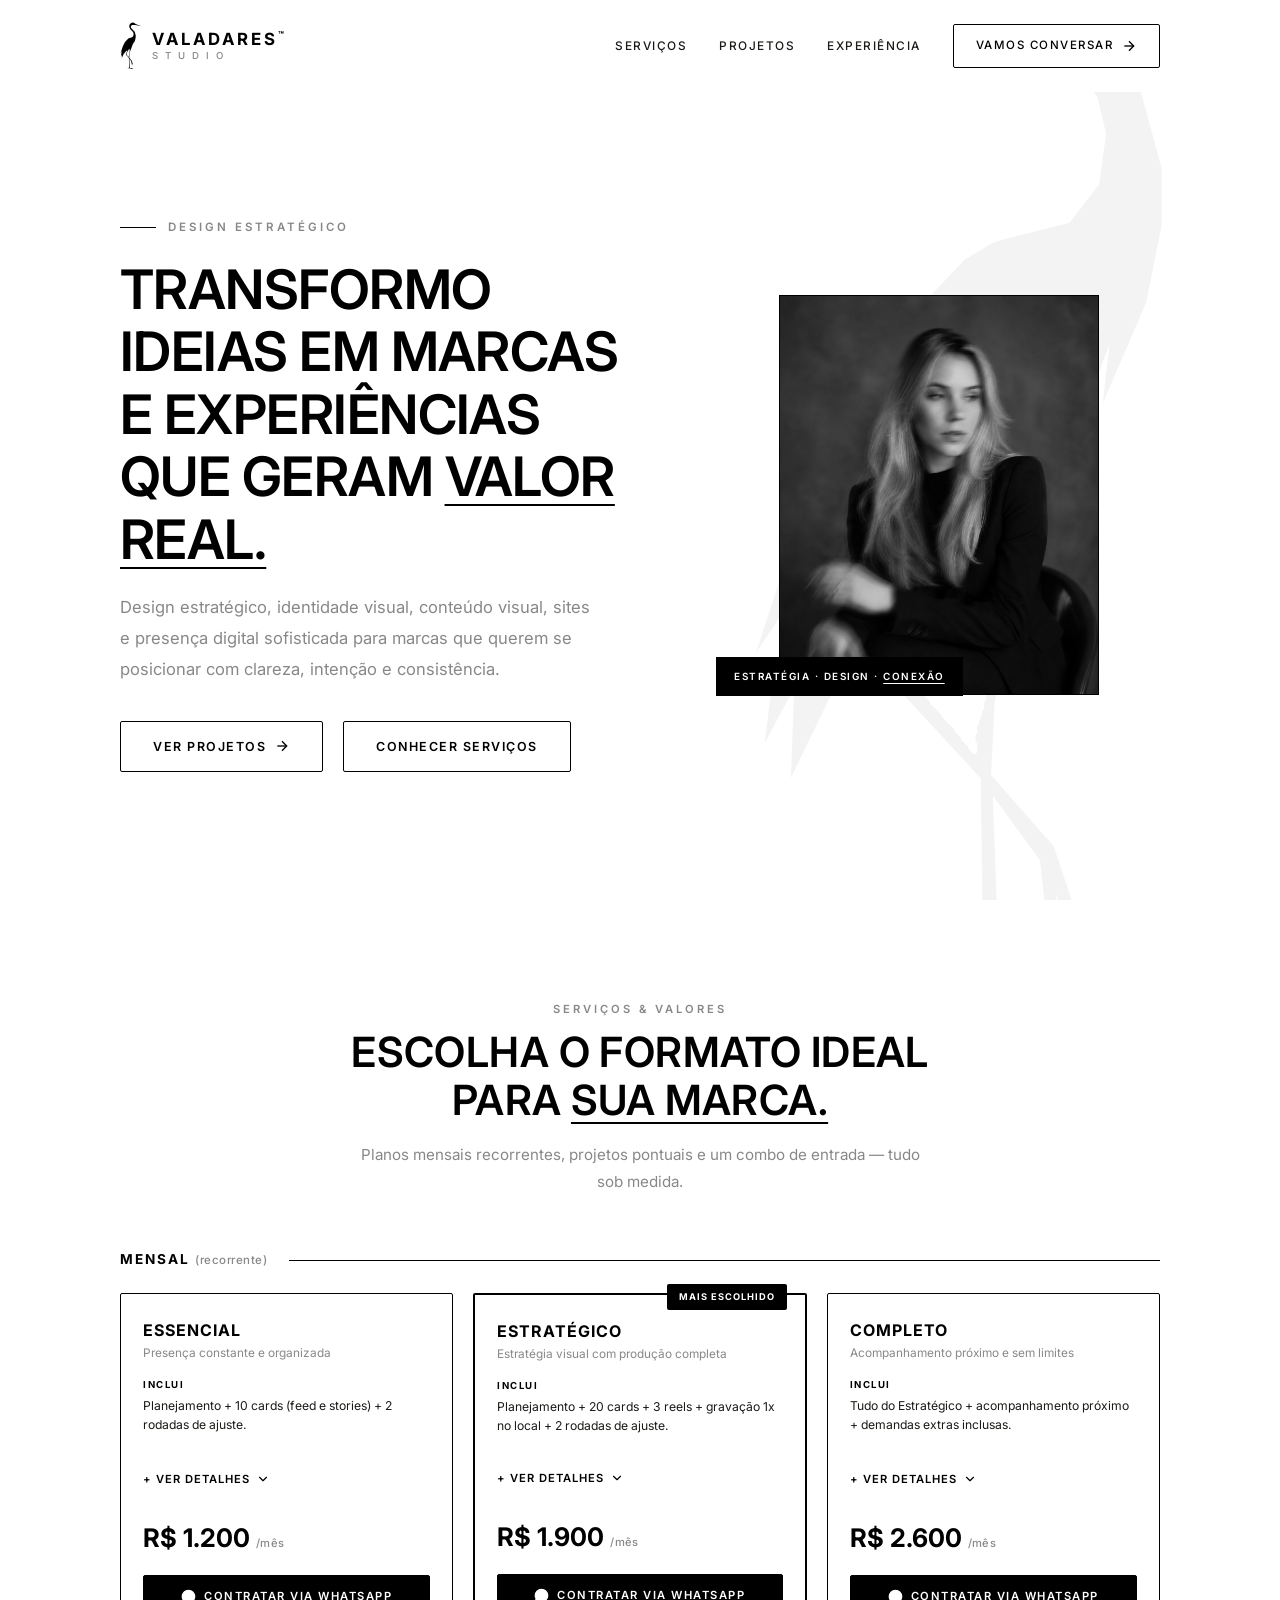
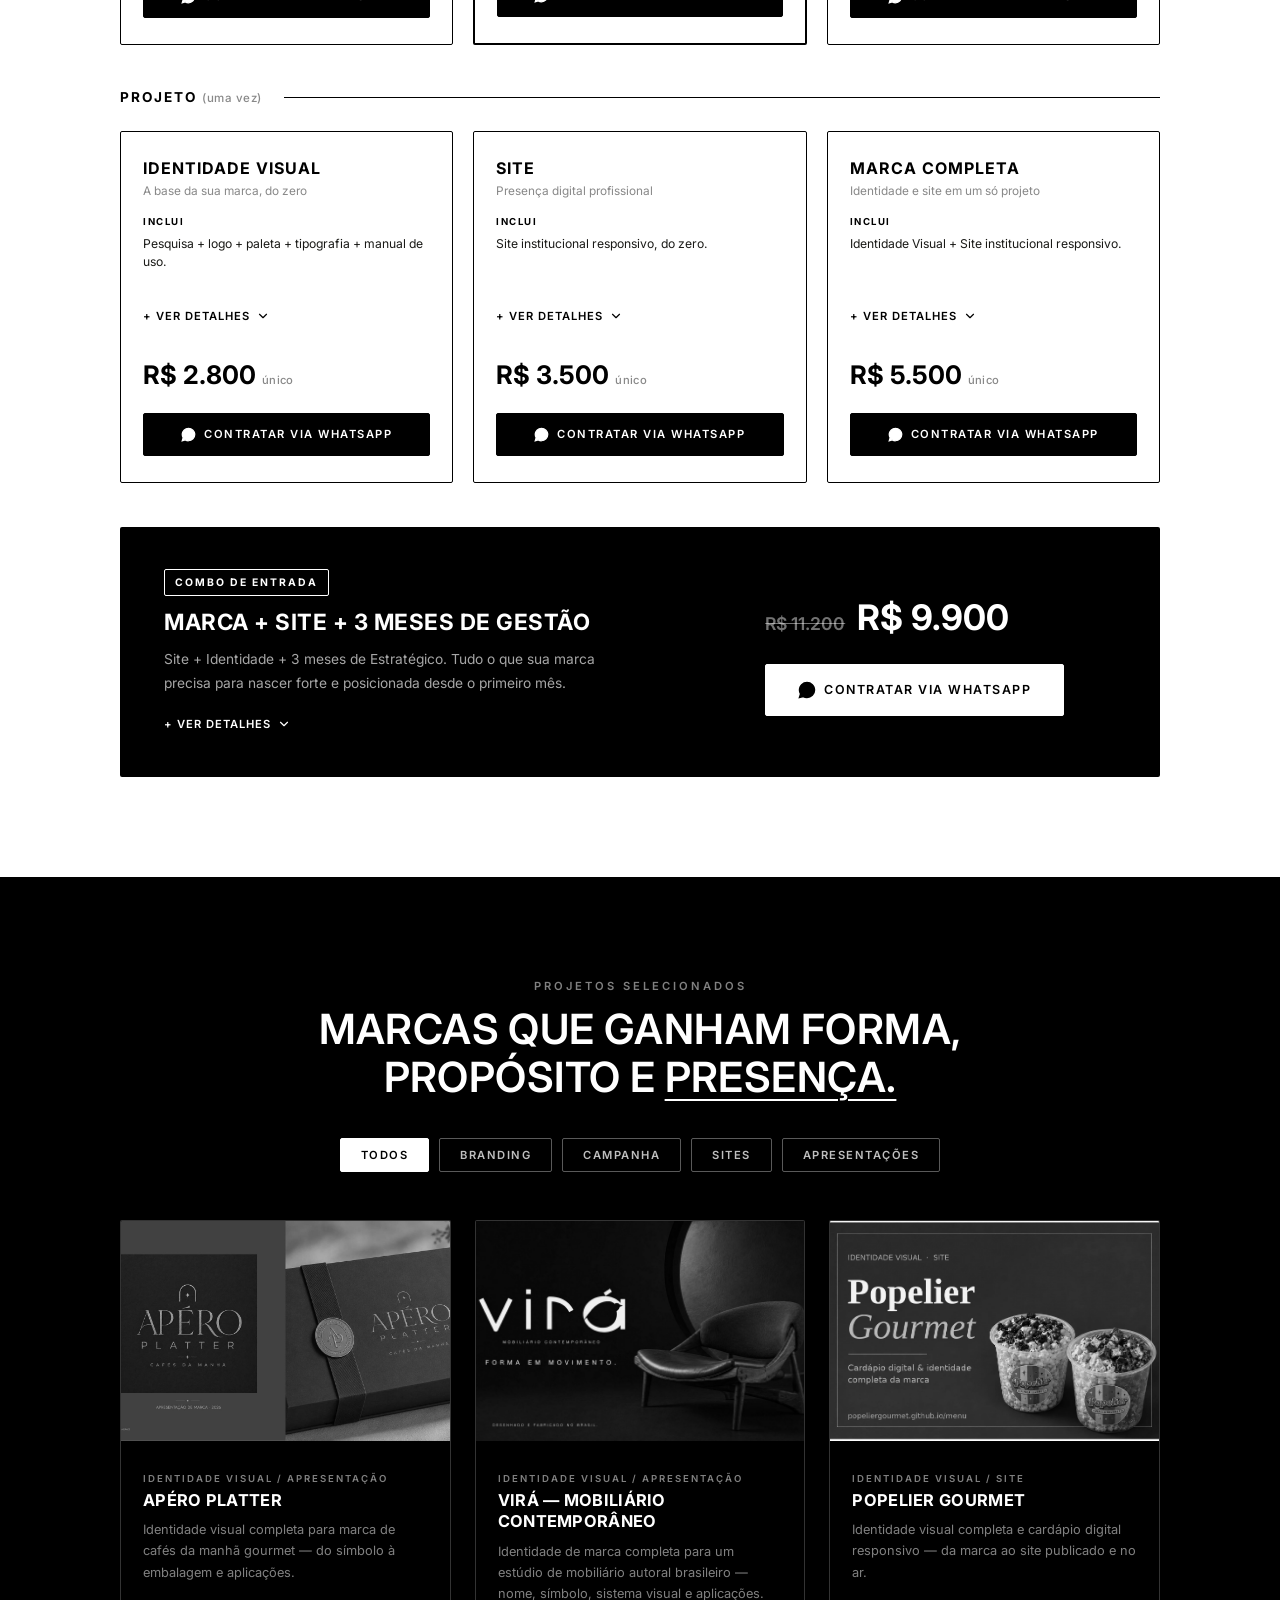
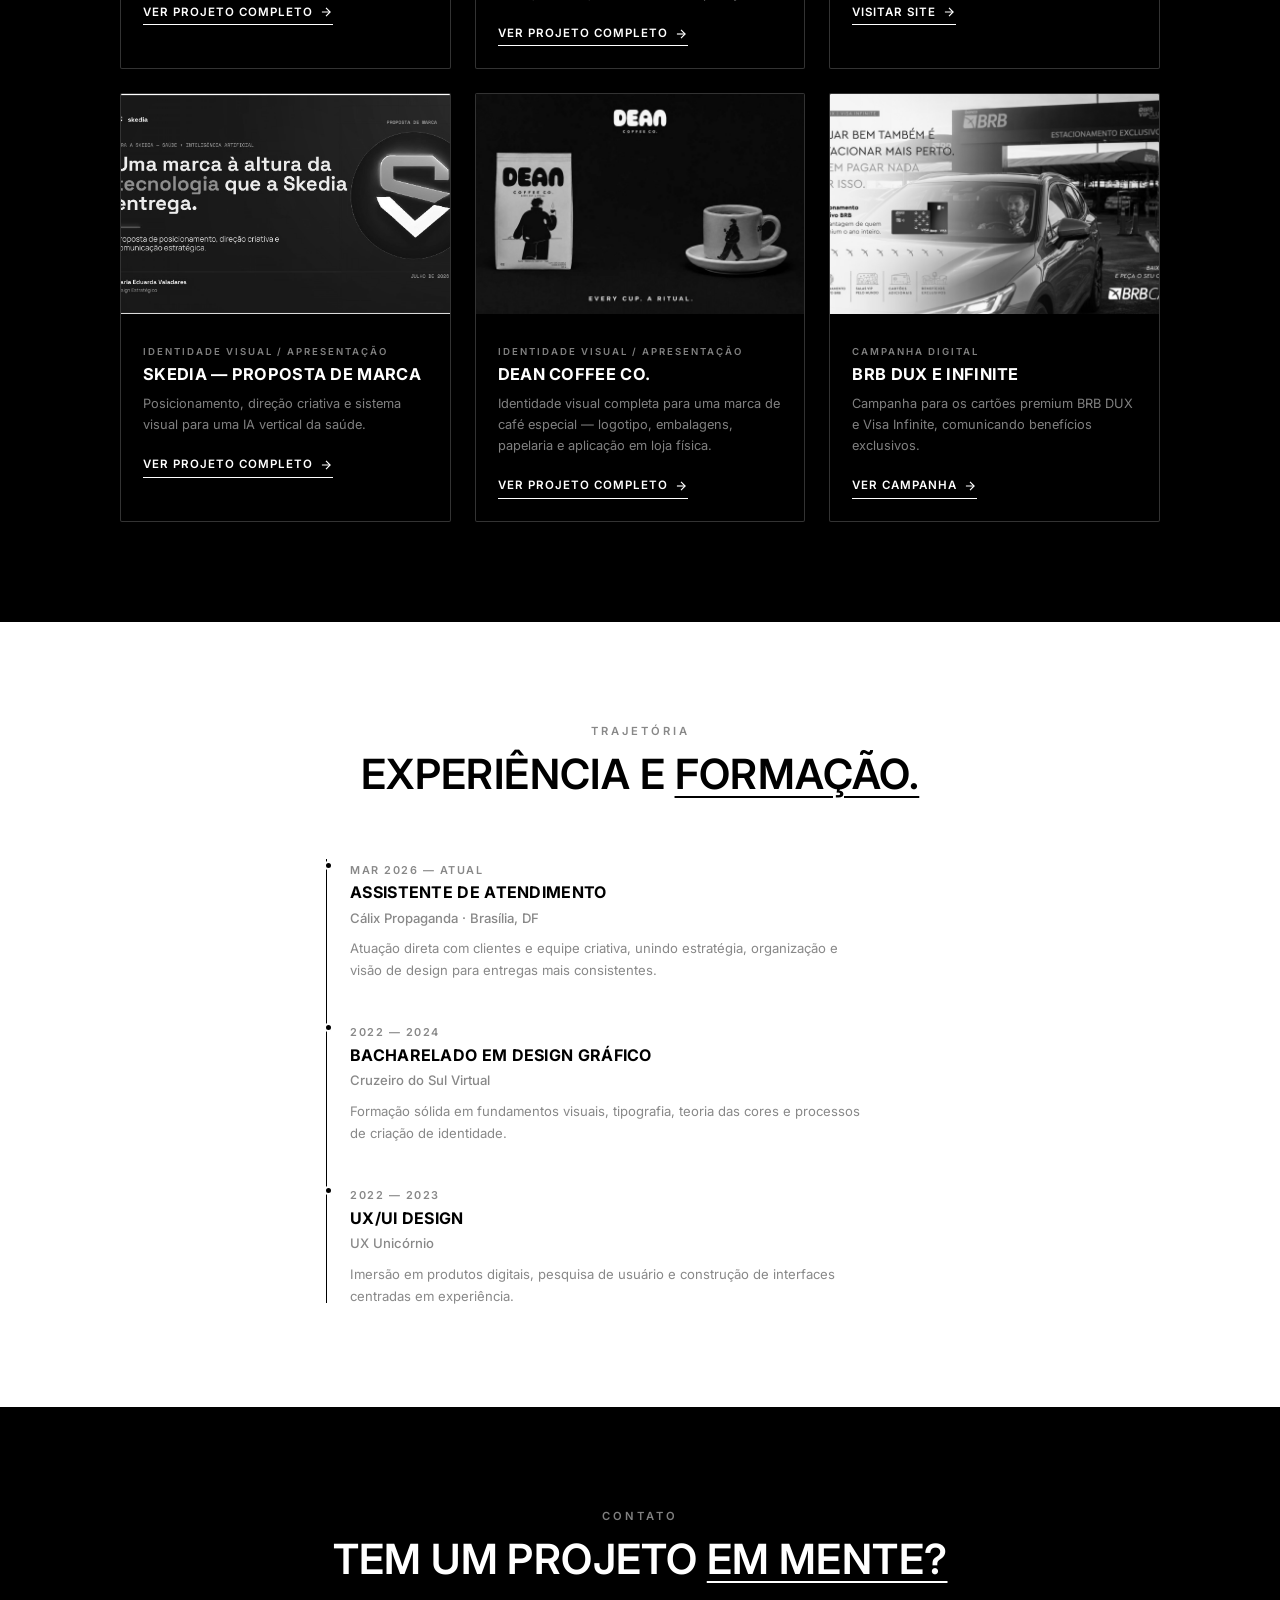
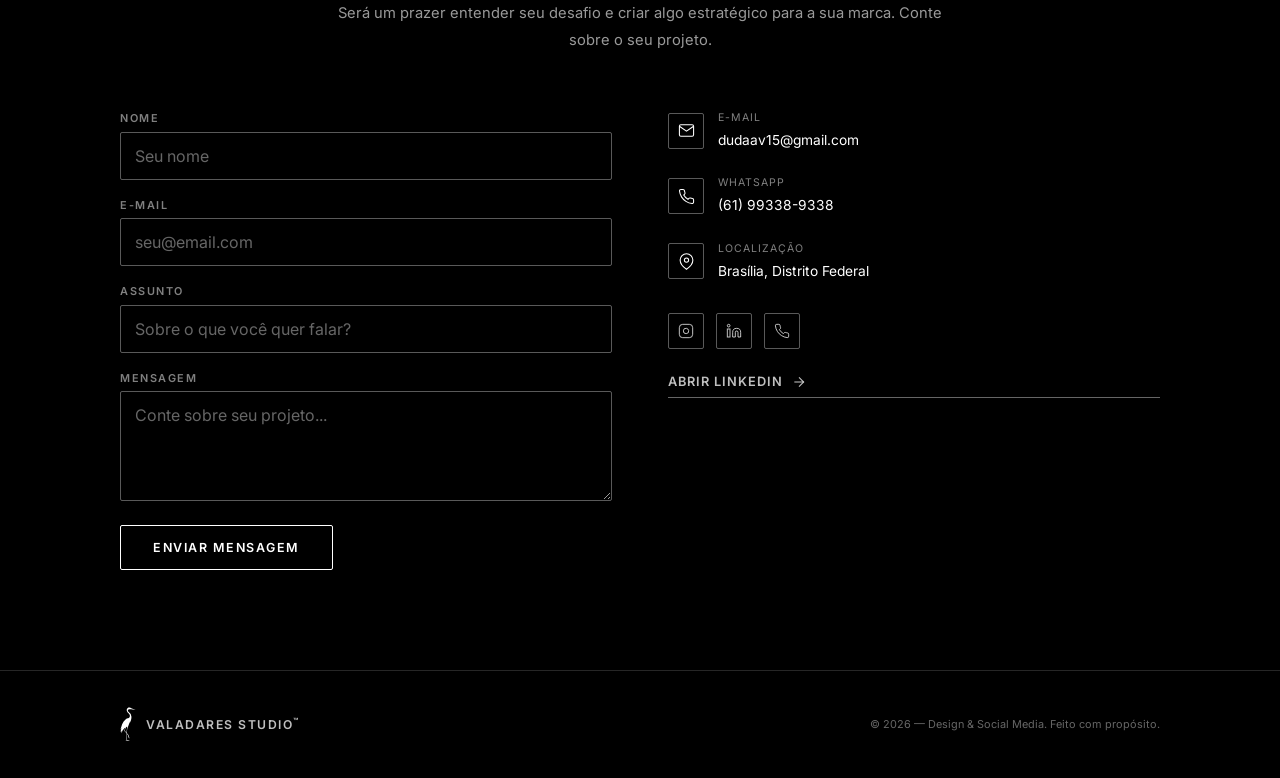
==== index.html @ 54e57295 "Add files via upload" ====
<!DOCTYPE html>
<html lang="pt-BR">
<head>
  <meta charset="UTF-8">
  <meta name="viewport" content="width=device-width, initial-scale=1.0">
  <title>VALADARES™ STUDIO — Design Estratégico</title>
  <meta name="description" content="Design estratégico, identidade visual, conteúdo visual, sites e presença digital sofisticada para marcas que querem se posicionar com clareza, intenção e consistência.">
  <link rel="icon" type="image/svg+xml" href="img/heron.svg">
  <link rel="preconnect" href="https://fonts.googleapis.com">
  <link rel="preconnect" href="https://fonts.gstatic.com" crossorigin>
  <link href="https://fonts.googleapis.com/css2?family=Inter:wght@400;500;600;700&display=swap" rel="stylesheet">
  <link rel="stylesheet" href="style.css">
</head>
<body>

  <!-- ═══════════════ NAVBAR ═══════════════ -->
  <nav class="navbar" id="navbar">
    <div class="container">
      <a href="#inicio" class="nav-logo">
        <span class="nav-heron" aria-hidden="true"><svg viewBox="163 108 338 729"><path fill-rule="evenodd" d="M 366.0,116.0 L 340.0,120.0 L 316.0,139.0 L 307.0,157.0 L 305.0,184.0 L 321.0,220.0 L 353.0,249.0 L 367.0,270.0 L 372.0,291.0 L 368.0,320.0 L 351.0,342.0 L 308.0,353.0 L 291.0,363.0 L 240.0,417.0 L 208.0,475.0 L 171.0,589.0 L 195.0,553.0 L 181.0,600.0 L 176.0,641.0 L 193.0,609.0 L 191.0,661.0 L 220.0,601.0 L 262.0,551.0 L 275.0,547.0 L 252.0,609.0 L 300.0,661.0 L 302.0,808.0 L 296.0,816.0 L 272.0,823.0 L 308.0,820.0 L 355.0,829.0 L 347.0,822.0 L 373.0,824.0 L 352.0,815.0 L 320.0,813.0 L 312.0,805.0 L 307.0,671.0 L 334.0,708.0 L 339.0,752.0 L 344.0,727.0 L 345.0,770.0 L 353.0,750.0 L 356.0,785.0 L 359.0,751.0 L 342.0,700.0 L 306.0,659.0 L 308.0,618.0 L 318.0,561.0 L 374.0,412.0 L 370.0,446.0 L 395.0,388.0 L 404.0,343.0 L 404.0,311.0 L 389.0,256.0 L 337.0,205.0 L 329.0,187.0 L 331.0,171.0 L 351.0,155.0 L 398.0,153.0 L 493.0,172.0 L 402.0,137.0 L 385.0,122.0 Z M 312.0,521.0 L 313.0,522.0 L 313.0,523.0 L 312.0,524.0 L 312.0,544.0 L 311.0,545.0 L 311.0,549.0 L 312.0,550.0 L 312.0,558.0 L 311.0,559.0 L 311.0,564.0 L 310.0,565.0 L 310.0,572.0 L 309.0,573.0 L 309.0,577.0 L 308.0,578.0 L 308.0,585.0 L 307.0,586.0 L 307.0,591.0 L 306.0,592.0 L 306.0,598.0 L 305.0,599.0 L 305.0,605.0 L 304.0,606.0 L 304.0,610.0 L 303.0,611.0 L 303.0,616.0 L 302.0,617.0 L 302.0,621.0 L 301.0,622.0 L 301.0,624.0 L 300.0,625.0 L 300.0,627.0 L 299.0,628.0 L 299.0,630.0 L 298.0,631.0 L 298.0,635.0 L 297.0,636.0 L 297.0,640.0 L 298.0,641.0 L 298.0,646.0 L 297.0,647.0 L 296.0,647.0 L 293.0,644.0 L 293.0,643.0 L 289.0,639.0 L 289.0,638.0 L 285.0,634.0 L 285.0,633.0 L 278.0,626.0 L 278.0,625.0 L 271.0,618.0 L 271.0,617.0 L 267.0,613.0 L 267.0,612.0 L 266.0,611.0 L 266.0,607.0 L 265.0,606.0 L 265.0,603.0 L 264.0,602.0 L 264.0,595.0 L 266.0,592.0 L 266.0,590.0 L 268.0,587.0 L 268.0,585.0 L 270.0,582.0 L 270.0,580.0 L 272.0,577.0 L 272.0,575.0 L 274.0,572.0 L 274.0,570.0 L 277.0,565.0 L 277.0,563.0 L 278.0,562.0 L 278.0,561.0 L 279.0,560.0 L 280.0,557.0 L 282.0,555.0 L 282.0,554.0 L 286.0,549.0 L 286.0,548.0 L 287.0,547.0 L 288.0,544.0 L 290.0,542.0 L 290.0,541.0 L 292.0,539.0 L 292.0,538.0 L 296.0,533.0 L 297.0,533.0 L 300.0,530.0 L 301.0,530.0 L 305.0,526.0 L 306.0,526.0 L 311.0,521.0 Z"/></svg></span>
        <span class="nav-logo-text">
          <span class="nav-wordmark">VALADARES<sup>™</sup></span>
          <span class="nav-submark">STUDIO</span>
        </span>
      </a>
      <div class="nav-links">
        <a href="#packs">Serviços</a>
        <a href="#projetos">Projetos</a>
        <a href="#experiencia">Experiência</a>
        <a href="#contato" class="btn btn-primary">Vamos conversar <svg viewBox="0 0 24 24"><line x1="5" y1="12" x2="19" y2="12"/><polyline points="12 5 19 12 12 19"/></svg></a>
      </div>
      <button class="nav-toggle" aria-label="Abrir menu">
        <span></span><span></span><span></span>
      </button>
    </div>
  </nav>
  <div class="mobile-menu" id="mobileMenu">
    <a href="#packs">Serviços</a>
    <a href="#projetos">Projetos</a>
    <a href="#experiencia">Experiência</a>
    <a href="#contato" class="btn btn-primary">Vamos conversar</a>
  </div>

  <!-- ═══════════════ HERO ═══════════════ -->
  <section class="hero" id="inicio">
    <div class="hero-heron-mark" aria-hidden="true">
      <svg viewBox="163 108 338 729"><path fill-rule="evenodd" d="M 366.0,116.0 L 340.0,120.0 L 316.0,139.0 L 307.0,157.0 L 305.0,184.0 L 321.0,220.0 L 353.0,249.0 L 367.0,270.0 L 372.0,291.0 L 368.0,320.0 L 351.0,342.0 L 308.0,353.0 L 291.0,363.0 L 240.0,417.0 L 208.0,475.0 L 171.0,589.0 L 195.0,553.0 L 181.0,600.0 L 176.0,641.0 L 193.0,609.0 L 191.0,661.0 L 220.0,601.0 L 262.0,551.0 L 275.0,547.0 L 252.0,609.0 L 300.0,661.0 L 302.0,808.0 L 296.0,816.0 L 272.0,823.0 L 308.0,820.0 L 355.0,829.0 L 347.0,822.0 L 373.0,824.0 L 352.0,815.0 L 320.0,813.0 L 312.0,805.0 L 307.0,671.0 L 334.0,708.0 L 339.0,752.0 L 344.0,727.0 L 345.0,770.0 L 353.0,750.0 L 356.0,785.0 L 359.0,751.0 L 342.0,700.0 L 306.0,659.0 L 308.0,618.0 L 318.0,561.0 L 374.0,412.0 L 370.0,446.0 L 395.0,388.0 L 404.0,343.0 L 404.0,311.0 L 389.0,256.0 L 337.0,205.0 L 329.0,187.0 L 331.0,171.0 L 351.0,155.0 L 398.0,153.0 L 493.0,172.0 L 402.0,137.0 L 385.0,122.0 Z M 312.0,521.0 L 313.0,522.0 L 313.0,523.0 L 312.0,524.0 L 312.0,544.0 L 311.0,545.0 L 311.0,549.0 L 312.0,550.0 L 312.0,558.0 L 311.0,559.0 L 311.0,564.0 L 310.0,565.0 L 310.0,572.0 L 309.0,573.0 L 309.0,577.0 L 308.0,578.0 L 308.0,585.0 L 307.0,586.0 L 307.0,591.0 L 306.0,592.0 L 306.0,598.0 L 305.0,599.0 L 305.0,605.0 L 304.0,606.0 L 304.0,610.0 L 303.0,611.0 L 303.0,616.0 L 302.0,617.0 L 302.0,621.0 L 301.0,622.0 L 301.0,624.0 L 300.0,625.0 L 300.0,627.0 L 299.0,628.0 L 299.0,630.0 L 298.0,631.0 L 298.0,635.0 L 297.0,636.0 L 297.0,640.0 L 298.0,641.0 L 298.0,646.0 L 297.0,647.0 L 296.0,647.0 L 293.0,644.0 L 293.0,643.0 L 289.0,639.0 L 289.0,638.0 L 285.0,634.0 L 285.0,633.0 L 278.0,626.0 L 278.0,625.0 L 271.0,618.0 L 271.0,617.0 L 267.0,613.0 L 267.0,612.0 L 266.0,611.0 L 266.0,607.0 L 265.0,606.0 L 265.0,603.0 L 264.0,602.0 L 264.0,595.0 L 266.0,592.0 L 266.0,590.0 L 268.0,587.0 L 268.0,585.0 L 270.0,582.0 L 270.0,580.0 L 272.0,577.0 L 272.0,575.0 L 274.0,572.0 L 274.0,570.0 L 277.0,565.0 L 277.0,563.0 L 278.0,562.0 L 278.0,561.0 L 279.0,560.0 L 280.0,557.0 L 282.0,555.0 L 282.0,554.0 L 286.0,549.0 L 286.0,548.0 L 287.0,547.0 L 288.0,544.0 L 290.0,542.0 L 290.0,541.0 L 292.0,539.0 L 292.0,538.0 L 296.0,533.0 L 297.0,533.0 L 300.0,530.0 L 301.0,530.0 L 305.0,526.0 L 306.0,526.0 L 311.0,521.0 Z"/></svg>
    </div>
    <div class="container">
      <div class="hero-content">
        <span class="hero-greeting reveal">Design Estratégico</span>
        <h1 class="hero-title reveal" data-delay="1">
          Transformo ideias em marcas e experiências que geram <em>valor real.</em>
        </h1>
        <p class="hero-subtitle reveal" data-delay="2">
          Design estratégico, identidade visual, conteúdo visual, sites e presença digital sofisticada para marcas que querem se posicionar com clareza, intenção e consistência.
        </p>
        <div class="hero-buttons reveal" data-delay="3">
          <a href="#projetos" class="btn btn-primary">Ver projetos <svg viewBox="0 0 24 24"><line x1="5" y1="12" x2="19" y2="12"/><polyline points="12 5 19 12 12 19"/></svg></a>
          <a href="#servicos" class="btn btn-outline">Conhecer serviços</a>
        </div>
      </div>
      <div class="hero-image reveal" data-delay="2">
        <div class="hero-image-wrapper">
          <img src="profile-bw.jpg" alt="Maria Eduarda Valadares — Designer Estratégica">
        </div>
        <div class="hero-badge">
          <span>Estratégia · Design · <em>Conexão</em></span>
        </div>
      </div>
    </div>
  </section>
  <!-- ═══════════════ PACKS ★ MAIN SECTION ═══════════════ -->
  <section class="packs" id="packs">
    <div class="container">
      <div class="packs-header">
        <span class="eyebrow reveal">Serviços &amp; Valores</span>
        <h2 class="section-title reveal" data-delay="1">Escolha o formato ideal para <em>sua marca.</em></h2>
        <p class="section-desc reveal" data-delay="2" style="margin:0 auto">Planos mensais recorrentes, projetos pontuais e um combo de entrada — tudo sob medida.</p>
      </div>

      <!-- ── MENSAL (recorrente) ── -->
      <div class="packs-group reveal">
        <div class="packs-group-head">
          <h3 class="packs-group-title">Mensal <span>(recorrente)</span></h3>
          <span class="packs-group-line"></span>
        </div>
        <div class="packs-tri-grid">

            <div class="pack-mini">
            <h4 class="pack-mini-name">Essencial</h4>
            <p class="pack-mini-sub">Presença constante e organizada</p>
            <div class="pack-mini-block"><span class="pack-mini-label">Inclui</span><p class="pack-mini-value">Planejamento + 10 cards (feed e stories) + 2 rodadas de ajuste.</p></div>
            <div class="pack-mini-foot">
            <button class="pack-detail-toggle" type="button" aria-expanded="false" aria-controls="det-essencial"><span class="pack-detail-toggle-txt">+ Ver detalhes</span><svg class="pack-detail-chevron" viewBox="0 0 24 24"><polyline points="6 9 12 15 18 9"/></svg></button>
            <div class="pack-detail-panel" id="det-essencial" role="region"><div class="pack-detail-inner"><div class="pack-detail-content"><h5 class="pack-detail-sub">O que você recebe</h5><ul class="pack-detail-list"><li>Planejamento de conteúdo do mês: linha editorial, temas e cronograma definidos antes da produção</li><li>10 cards para feed e stories, dentro da identidade da marca</li><li>Até 2 rodadas de ajuste por peça</li><li>Alinhamento por mensagem em horário comercial</li></ul><h5 class="pack-detail-sub">Como funciona</h5><p class="pack-detail-p">No início do mês eu envio o planejamento para aprovação. Aprovado, produzo as peças e entrego tudo pronto para postar.</p><h5 class="pack-detail-sub">Ideal para</h5><p class="pack-detail-p">Marcas que querem presença constante e organizada, sem necessidade de volume alto ou vídeo.</p></div></div></div>
            <div class="pack-mini-price">R$ 1.200<span class="pack-mini-per">/mês</span></div>
            <a href="https://wa.me/5561993389338?text=Ol%C3%A1%2C%20tenho%20interesse%20no%20plano%20Essencial!" class="btn btn-whatsapp btn-sm" target="_blank" rel="noopener noreferrer"><svg viewBox="0 0 24 24"><path d="M17.472 14.382c-.297-.149-1.758-.867-2.03-.967-.273-.099-.471-.148-.67.15-.197.297-.767.966-.94 1.164-.173.199-.347.223-.644.075-.297-.15-1.255-.463-2.39-1.475-.883-.788-1.48-1.761-1.653-2.059-.173-.297-.018-.458.13-.606.134-.133.298-.347.446-.52.149-.174.198-.298.298-.497.099-.198.05-.371-.025-.52-.075-.149-.669-1.612-.916-2.207-.242-.579-.487-.5-.669-.51-.173-.008-.371-.01-.57-.01-.198 0-.52.074-.792.372-.272.297-1.04 1.016-1.04 2.479 0 1.462 1.065 2.875 1.213 3.074.149.198 2.096 3.2 5.077 4.487.709.306 1.262.489 1.694.625.712.227 1.36.195 1.871.118.571-.085 1.758-.719 2.006-1.413.248-.694.248-1.289.173-1.413-.074-.124-.272-.198-.57-.347z"/><path d="M12 2C6.477 2 2 6.477 2 12c0 1.89.525 3.66 1.438 5.168L2 22l4.832-1.438A9.955 9.955 0 0012 22c5.523 0 10-4.477 10-10S17.523 2 12 2z"/></svg> Contratar via WhatsApp</a>
            </div></div>

            <div class="pack-mini pack-mini--highlight">
            <span class="pack-mini-seal">Mais escolhido</span>
            <h4 class="pack-mini-name">Estratégico</h4>
            <p class="pack-mini-sub">Estratégia visual com produção completa</p>
            <div class="pack-mini-block"><span class="pack-mini-label">Inclui</span><p class="pack-mini-value">Planejamento + 20 cards + 3 reels + gravação 1x no local + 2 rodadas de ajuste.</p></div>
            <div class="pack-mini-foot">
            <button class="pack-detail-toggle" type="button" aria-expanded="false" aria-controls="det-estrategico"><span class="pack-detail-toggle-txt">+ Ver detalhes</span><svg class="pack-detail-chevron" viewBox="0 0 24 24"><polyline points="6 9 12 15 18 9"/></svg></button>
            <div class="pack-detail-panel" id="det-estrategico" role="region"><div class="pack-detail-inner"><div class="pack-detail-content"><h5 class="pack-detail-sub">O que você recebe</h5><ul class="pack-detail-list"><li>Tudo do Essencial</li><li>20 cards para feed e stories</li><li>3 reels com roteiro e edição</li><li>Gravação no local 1x no mês, de até 2 horas</li><li>Até 2 rodadas de ajuste por peça</li></ul><h5 class="pack-detail-sub">Como funciona</h5><p class="pack-detail-p">Além do planejamento e das artes, eu vou até você uma vez no mês para gravar o material dos reels. Você não precisa se preocupar em produzir vídeo sozinha.</p><h5 class="pack-detail-sub">Ideal para</h5><p class="pack-detail-p">Marcas que precisam de volume e de vídeo para crescer no alcance.</p></div></div></div>
            <div class="pack-mini-price">R$ 1.900<span class="pack-mini-per">/mês</span></div>
            <a href="https://wa.me/5561993389338?text=Ol%C3%A1%2C%20tenho%20interesse%20no%20plano%20Estrat%C3%A9gico!" class="btn btn-whatsapp btn-sm" target="_blank" rel="noopener noreferrer"><svg viewBox="0 0 24 24"><path d="M17.472 14.382c-.297-.149-1.758-.867-2.03-.967-.273-.099-.471-.148-.67.15-.197.297-.767.966-.94 1.164-.173.199-.347.223-.644.075-.297-.15-1.255-.463-2.39-1.475-.883-.788-1.48-1.761-1.653-2.059-.173-.297-.018-.458.13-.606.134-.133.298-.347.446-.52.149-.174.198-.298.298-.497.099-.198.05-.371-.025-.52-.075-.149-.669-1.612-.916-2.207-.242-.579-.487-.5-.669-.51-.173-.008-.371-.01-.57-.01-.198 0-.52.074-.792.372-.272.297-1.04 1.016-1.04 2.479 0 1.462 1.065 2.875 1.213 3.074.149.198 2.096 3.2 5.077 4.487.709.306 1.262.489 1.694.625.712.227 1.36.195 1.871.118.571-.085 1.758-.719 2.006-1.413.248-.694.248-1.289.173-1.413-.074-.124-.272-.198-.57-.347z"/><path d="M12 2C6.477 2 2 6.477 2 12c0 1.89.525 3.66 1.438 5.168L2 22l4.832-1.438A9.955 9.955 0 0012 22c5.523 0 10-4.477 10-10S17.523 2 12 2z"/></svg> Contratar via WhatsApp</a>
            </div></div>

            <div class="pack-mini">
            <h4 class="pack-mini-name">Completo</h4>
            <p class="pack-mini-sub">Acompanhamento próximo e sem limites</p>
            <div class="pack-mini-block"><span class="pack-mini-label">Inclui</span><p class="pack-mini-value">Tudo do Estratégico + acompanhamento próximo + demandas extras inclusas.</p></div>
            <div class="pack-mini-foot">
            <button class="pack-detail-toggle" type="button" aria-expanded="false" aria-controls="det-completo"><span class="pack-detail-toggle-txt">+ Ver detalhes</span><svg class="pack-detail-chevron" viewBox="0 0 24 24"><polyline points="6 9 12 15 18 9"/></svg></button>
            <div class="pack-detail-panel" id="det-completo" role="region"><div class="pack-detail-inner"><div class="pack-detail-content"><h5 class="pack-detail-sub">O que você recebe</h5><ul class="pack-detail-list"><li>Tudo do Estratégico</li><li>Reunião mensal de estratégia (30 minutos)</li><li>Até 4 demandas pontuais por mês (arte extra, ajuste de última hora, peça de campanha)</li><li>Prioridade de prazo nas entregas</li><li>Resposta em até 24 horas úteis</li></ul><h5 class="pack-detail-sub">Como funciona</h5><p class="pack-detail-p">É o pacote para quem quer alguém pensando na marca junto, não só produzindo. A reunião mensal serve para ajustar rota com base no que funcionou.</p><h5 class="pack-detail-sub">Ideal para</h5><p class="pack-detail-p">Marcas em fase de crescimento, com campanhas e demandas que aparecem no meio do caminho.</p></div></div></div>
            <div class="pack-mini-price">R$ 2.600<span class="pack-mini-per">/mês</span></div>
            <a href="https://wa.me/5561993389338?text=Ol%C3%A1%2C%20tenho%20interesse%20no%20plano%20Completo!" class="btn btn-whatsapp btn-sm" target="_blank" rel="noopener noreferrer"><svg viewBox="0 0 24 24"><path d="M17.472 14.382c-.297-.149-1.758-.867-2.03-.967-.273-.099-.471-.148-.67.15-.197.297-.767.966-.94 1.164-.173.199-.347.223-.644.075-.297-.15-1.255-.463-2.39-1.475-.883-.788-1.48-1.761-1.653-2.059-.173-.297-.018-.458.13-.606.134-.133.298-.347.446-.52.149-.174.198-.298.298-.497.099-.198.05-.371-.025-.52-.075-.149-.669-1.612-.916-2.207-.242-.579-.487-.5-.669-.51-.173-.008-.371-.01-.57-.01-.198 0-.52.074-.792.372-.272.297-1.04 1.016-1.04 2.479 0 1.462 1.065 2.875 1.213 3.074.149.198 2.096 3.2 5.077 4.487.709.306 1.262.489 1.694.625.712.227 1.36.195 1.871.118.571-.085 1.758-.719 2.006-1.413.248-.694.248-1.289.173-1.413-.074-.124-.272-.198-.57-.347z"/><path d="M12 2C6.477 2 2 6.477 2 12c0 1.89.525 3.66 1.438 5.168L2 22l4.832-1.438A9.955 9.955 0 0012 22c5.523 0 10-4.477 10-10S17.523 2 12 2z"/></svg> Contratar via WhatsApp</a>
            </div></div>

        </div>
      </div>

      <!-- ── PROJETO (uma vez) ── -->
      <div class="packs-group reveal">
        <div class="packs-group-head">
          <h3 class="packs-group-title">Projeto <span>(uma vez)</span></h3>
          <span class="packs-group-line"></span>
        </div>
        <div class="packs-tri-grid">

            <div class="pack-mini">
            <h4 class="pack-mini-name">Identidade Visual</h4>
            <p class="pack-mini-sub">A base da sua marca, do zero</p>
            <div class="pack-mini-block"><span class="pack-mini-label">Inclui</span><p class="pack-mini-value">Pesquisa + logo + paleta + tipografia + manual de uso.</p></div>
            <div class="pack-mini-foot">
            <button class="pack-detail-toggle" type="button" aria-expanded="false" aria-controls="det-identidade"><span class="pack-detail-toggle-txt">+ Ver detalhes</span><svg class="pack-detail-chevron" viewBox="0 0 24 24"><polyline points="6 9 12 15 18 9"/></svg></button>
            <div class="pack-detail-panel" id="det-identidade" role="region"><div class="pack-detail-inner"><div class="pack-detail-content"><h5 class="pack-detail-sub">O que você recebe</h5><ul class="pack-detail-list"><li>Pesquisa e direcionamento estratégico da marca</li><li>Logo principal e variações de aplicação</li><li>Paleta de cores definida</li><li>Tipografia definida</li><li>Manual de uso em PDF</li></ul><h5 class="pack-detail-sub">Como funciona</h5><p class="pack-detail-p">Começa com uma conversa para entender a marca, o público e o posicionamento. Só depois eu desenho. Inclui até 3 rodadas de ajuste.</p><h5 class="pack-detail-sub">Prazo</h5><p class="pack-detail-p">De 15 a 20 dias úteis a partir da aprovação do briefing.</p></div></div></div>
            <div class="pack-mini-price">R$ 2.800<span class="pack-mini-per">único</span></div>
            <a href="https://wa.me/5561993389338?text=Ol%C3%A1%2C%20tenho%20interesse%20na%20Identidade%20Visual!" class="btn btn-whatsapp btn-sm" target="_blank" rel="noopener noreferrer"><svg viewBox="0 0 24 24"><path d="M17.472 14.382c-.297-.149-1.758-.867-2.03-.967-.273-.099-.471-.148-.67.15-.197.297-.767.966-.94 1.164-.173.199-.347.223-.644.075-.297-.15-1.255-.463-2.39-1.475-.883-.788-1.48-1.761-1.653-2.059-.173-.297-.018-.458.13-.606.134-.133.298-.347.446-.52.149-.174.198-.298.298-.497.099-.198.05-.371-.025-.52-.075-.149-.669-1.612-.916-2.207-.242-.579-.487-.5-.669-.51-.173-.008-.371-.01-.57-.01-.198 0-.52.074-.792.372-.272.297-1.04 1.016-1.04 2.479 0 1.462 1.065 2.875 1.213 3.074.149.198 2.096 3.2 5.077 4.487.709.306 1.262.489 1.694.625.712.227 1.36.195 1.871.118.571-.085 1.758-.719 2.006-1.413.248-.694.248-1.289.173-1.413-.074-.124-.272-.198-.57-.347z"/><path d="M12 2C6.477 2 2 6.477 2 12c0 1.89.525 3.66 1.438 5.168L2 22l4.832-1.438A9.955 9.955 0 0012 22c5.523 0 10-4.477 10-10S17.523 2 12 2z"/></svg> Contratar via WhatsApp</a>
            </div></div>

            <div class="pack-mini">
            <h4 class="pack-mini-name">Site</h4>
            <p class="pack-mini-sub">Presença digital profissional</p>
            <div class="pack-mini-block"><span class="pack-mini-label">Inclui</span><p class="pack-mini-value">Site institucional responsivo, do zero.</p></div>
            <div class="pack-mini-foot">
            <button class="pack-detail-toggle" type="button" aria-expanded="false" aria-controls="det-site"><span class="pack-detail-toggle-txt">+ Ver detalhes</span><svg class="pack-detail-chevron" viewBox="0 0 24 24"><polyline points="6 9 12 15 18 9"/></svg></button>
            <div class="pack-detail-panel" id="det-site" role="region"><div class="pack-detail-inner"><div class="pack-detail-content"><h5 class="pack-detail-sub">O que você recebe</h5><ul class="pack-detail-list"><li>Site institucional responsivo, criado do zero</li><li>Até 5 seções (início, sobre, serviços, portfólio, contato)</li><li>Formulário de contato funcional</li><li>Otimizado para celular</li><li>Publicação e orientação de uso</li></ul><h5 class="pack-detail-sub">Não inclui</h5><p class="pack-detail-p">Domínio e hospedagem, que ficam no nome do cliente (custo à parte, em torno de R$50 a R$100 por ano).</p><h5 class="pack-detail-sub">Prazo</h5><p class="pack-detail-p">De 15 a 25 dias úteis. Inclui até 2 rodadas de ajuste.</p></div></div></div>
            <div class="pack-mini-price">R$ 3.500<span class="pack-mini-per">único</span></div>
            <a href="https://wa.me/5561993389338?text=Ol%C3%A1%2C%20tenho%20interesse%20em%20um%20Site!" class="btn btn-whatsapp btn-sm" target="_blank" rel="noopener noreferrer"><svg viewBox="0 0 24 24"><path d="M17.472 14.382c-.297-.149-1.758-.867-2.03-.967-.273-.099-.471-.148-.67.15-.197.297-.767.966-.94 1.164-.173.199-.347.223-.644.075-.297-.15-1.255-.463-2.39-1.475-.883-.788-1.48-1.761-1.653-2.059-.173-.297-.018-.458.13-.606.134-.133.298-.347.446-.52.149-.174.198-.298.298-.497.099-.198.05-.371-.025-.52-.075-.149-.669-1.612-.916-2.207-.242-.579-.487-.5-.669-.51-.173-.008-.371-.01-.57-.01-.198 0-.52.074-.792.372-.272.297-1.04 1.016-1.04 2.479 0 1.462 1.065 2.875 1.213 3.074.149.198 2.096 3.2 5.077 4.487.709.306 1.262.489 1.694.625.712.227 1.36.195 1.871.118.571-.085 1.758-.719 2.006-1.413.248-.694.248-1.289.173-1.413-.074-.124-.272-.198-.57-.347z"/><path d="M12 2C6.477 2 2 6.477 2 12c0 1.89.525 3.66 1.438 5.168L2 22l4.832-1.438A9.955 9.955 0 0012 22c5.523 0 10-4.477 10-10S17.523 2 12 2z"/></svg> Contratar via WhatsApp</a>
            </div></div>

            <div class="pack-mini">
            <h4 class="pack-mini-name">Marca Completa</h4>
            <p class="pack-mini-sub">Identidade e site em um só projeto</p>
            <div class="pack-mini-block"><span class="pack-mini-label">Inclui</span><p class="pack-mini-value">Identidade Visual + Site institucional responsivo.</p></div>
            <div class="pack-mini-foot">
            <button class="pack-detail-toggle" type="button" aria-expanded="false" aria-controls="det-marca"><span class="pack-detail-toggle-txt">+ Ver detalhes</span><svg class="pack-detail-chevron" viewBox="0 0 24 24"><polyline points="6 9 12 15 18 9"/></svg></button>
            <div class="pack-detail-panel" id="det-marca" role="region"><div class="pack-detail-inner"><div class="pack-detail-content"><h5 class="pack-detail-sub">O que você recebe</h5><ul class="pack-detail-list"><li>Tudo da Identidade Visual</li><li>Tudo do Site</li><li>A identidade já aplicada no site desde o início</li></ul><h5 class="pack-detail-sub">Por que junto sai melhor</h5><p class="pack-detail-p">Fazer identidade e site separados custa R$6.300 e leva mais tempo. Juntos, a identidade já nasce pensando na aplicação digital.</p><h5 class="pack-detail-sub">Prazo</h5><p class="pack-detail-p">De 25 a 35 dias úteis.</p></div></div></div>
            <div class="pack-mini-price">R$ 5.500<span class="pack-mini-per">único</span></div>
            <a href="https://wa.me/5561993389338?text=Ol%C3%A1%2C%20tenho%20interesse%20na%20Marca%20Completa!" class="btn btn-whatsapp btn-sm" target="_blank" rel="noopener noreferrer"><svg viewBox="0 0 24 24"><path d="M17.472 14.382c-.297-.149-1.758-.867-2.03-.967-.273-.099-.471-.148-.67.15-.197.297-.767.966-.94 1.164-.173.199-.347.223-.644.075-.297-.15-1.255-.463-2.39-1.475-.883-.788-1.48-1.761-1.653-2.059-.173-.297-.018-.458.13-.606.134-.133.298-.347.446-.52.149-.174.198-.298.298-.497.099-.198.05-.371-.025-.52-.075-.149-.669-1.612-.916-2.207-.242-.579-.487-.5-.669-.51-.173-.008-.371-.01-.57-.01-.198 0-.52.074-.792.372-.272.297-1.04 1.016-1.04 2.479 0 1.462 1.065 2.875 1.213 3.074.149.198 2.096 3.2 5.077 4.487.709.306 1.262.489 1.694.625.712.227 1.36.195 1.871.118.571-.085 1.758-.719 2.006-1.413.248-.694.248-1.289.173-1.413-.074-.124-.272-.198-.57-.347z"/><path d="M12 2C6.477 2 2 6.477 2 12c0 1.89.525 3.66 1.438 5.168L2 22l4.832-1.438A9.955 9.955 0 0012 22c5.523 0 10-4.477 10-10S17.523 2 12 2z"/></svg> Contratar via WhatsApp</a>
            </div></div>

        </div>
      </div>

      <!-- ── COMBO DE ENTRADA ── -->
      <div class="pack-combo reveal">
        <div class="pack-combo-main">
          <div class="pack-combo-info">
            <span class="pack-combo-badge">Combo de entrada</span>
            <h3 class="pack-combo-name">Marca + Site + 3 meses de gestão</h3>
            <p class="pack-combo-desc">Site + Identidade + 3 meses de Estratégico. Tudo o que sua marca precisa para nascer forte e posicionada desde o primeiro mês.</p>
            <button class="pack-detail-toggle pack-detail-toggle--light" type="button" aria-expanded="false" aria-controls="det-combo"><span class="pack-detail-toggle-txt">+ Ver detalhes</span><svg class="pack-detail-chevron" viewBox="0 0 24 24"><polyline points="6 9 12 15 18 9"/></svg></button>
          </div>
          <div class="pack-combo-side">
            <div class="pack-combo-price"><span class="pack-combo-old">R$ 11.200</span>R$ 9.900</div>
            <a href="https://wa.me/5561993389338?text=Ol%C3%A1%2C%20tenho%20interesse%20no%20Combo%20de%20entrada!" class="btn btn-whatsapp" target="_blank" rel="noopener noreferrer"><svg viewBox="0 0 24 24"><path d="M17.472 14.382c-.297-.149-1.758-.867-2.03-.967-.273-.099-.471-.148-.67.15-.197.297-.767.966-.94 1.164-.173.199-.347.223-.644.075-.297-.15-1.255-.463-2.39-1.475-.883-.788-1.48-1.761-1.653-2.059-.173-.297-.018-.458.13-.606.134-.133.298-.347.446-.52.149-.174.198-.298.298-.497.099-.198.05-.371-.025-.52-.075-.149-.669-1.612-.916-2.207-.242-.579-.487-.5-.669-.51-.173-.008-.371-.01-.57-.01-.198 0-.52.074-.792.372-.272.297-1.04 1.016-1.04 2.479 0 1.462 1.065 2.875 1.213 3.074.149.198 2.096 3.2 5.077 4.487.709.306 1.262.489 1.694.625.712.227 1.36.195 1.871.118.571-.085 1.758-.719 2.006-1.413.248-.694.248-1.289.173-1.413-.074-.124-.272-.198-.57-.347z"/><path d="M12 2C6.477 2 2 6.477 2 12c0 1.89.525 3.66 1.438 5.168L2 22l4.832-1.438A9.955 9.955 0 0012 22c5.523 0 10-4.477 10-10S17.523 2 12 2z"/></svg> Contratar via WhatsApp</a>
          </div>
        </div>
        <div class="pack-detail-panel pack-detail-panel--combo" id="det-combo" role="region"><div class="pack-detail-inner"><div class="pack-detail-content"><h5 class="pack-detail-sub">O que você recebe</h5><ul class="pack-detail-list"><li>Identidade Visual completa</li><li>Site institucional responsivo</li><li>3 meses de acompanhamento Estratégico (20 cards + 3 reels + gravação por mês)</li></ul><h5 class="pack-detail-sub">Por que existe</h5><p class="pack-detail-p">Marca nova ou repaginada precisa de duas coisas: nascer bonita e não parar depois. A maioria faz a identidade, publica e some. Aqui os 3 primeiros meses já estão garantidos.</p><h5 class="pack-detail-sub">Economia</h5><p class="pack-detail-p">R$1.300 em relação aos serviços contratados separadamente.</p><h5 class="pack-detail-sub">Pagamento</h5><p class="pack-detail-p">Pode ser parcelado. A gente combina.</p></div></div></div>
      </div>
    </div>
  </section>

  <!-- ═══════════════ PROJECTS ═══════════════ -->
  <section class="projects" id="projetos">
    <div class="container">
      <div class="projects-header">
        <span class="eyebrow reveal">Projetos selecionados</span>
        <h2 class="section-title reveal" data-delay="1">Marcas que ganham forma, propósito e <em>presença.</em></h2>
      </div>

      <div class="projects-filters reveal" data-delay="2">
        <button class="filter-btn active" data-filter="todos">Todos</button>
        <button class="filter-btn" data-filter="branding">Branding</button>
        <button class="filter-btn" data-filter="campanha">Campanha</button>
        <button class="filter-btn" data-filter="sites">Sites</button>
        <button class="filter-btn" data-filter="apresentacoes">Apresentações</button>
      </div>

      <div class="projects-grid">

        <a class="project-card reveal" data-cat="branding apresentacoes" data-featured="true" href="identidade-visual-01.html" target="_blank" rel="noopener noreferrer">
          <div class="project-card-img"><img src="img/iv01-01.jpg" alt="Apéro Platter" loading="lazy"></div>
          <div class="project-card-arrow"><svg viewBox="0 0 24 24"><line x1="7" y1="17" x2="17" y2="7"/><polyline points="7 7 17 7 17 17"/></svg></div>
          <div class="project-card-body">
            <span class="project-card-cat">Identidade Visual / Apresentação</span>
            <h3 class="project-card-title">Apéro Platter</h3>
            <p class="project-card-desc">Identidade visual completa para marca de cafés da manhã gourmet — do símbolo à embalagem e aplicações.</p>
            <span class="project-card-link">Ver projeto completo <svg viewBox="0 0 24 24"><line x1="5" y1="12" x2="19" y2="12"/><polyline points="12 5 19 12 12 19"/></svg></span>
          </div>
        </a>

        <a class="project-card reveal" data-delay="1" data-cat="branding apresentacoes" data-featured="true" href="vira.html" target="_blank" rel="noopener noreferrer">
          <div class="project-card-img"><img src="img/vira-20.jpg" alt="VIRÁ — Mobiliário Contemporâneo" loading="lazy"></div>
          <div class="project-card-arrow"><svg viewBox="0 0 24 24"><line x1="7" y1="17" x2="17" y2="7"/><polyline points="7 7 17 7 17 17"/></svg></div>
          <div class="project-card-body">
            <span class="project-card-cat">Identidade Visual / Apresentação</span>
            <h3 class="project-card-title">VIRÁ — Mobiliário Contemporâneo</h3>
            <p class="project-card-desc">Identidade de marca completa para um estúdio de mobiliário autoral brasileiro — nome, símbolo, sistema visual e aplicações.</p>
            <span class="project-card-link">Ver projeto completo <svg viewBox="0 0 24 24"><line x1="5" y1="12" x2="19" y2="12"/><polyline points="12 5 19 12 12 19"/></svg></span>
          </div>
        </a>

        <a class="project-card reveal" data-delay="2" data-cat="branding sites" data-featured="true" href="https://popeliergourmet.github.io/menu/" target="_blank" rel="noopener noreferrer">
          <div class="project-card-img"><img src="img/popelier-cover.jpg" alt="Popelier Gourmet — Identidade Visual e Site" loading="lazy"></div>
          <div class="project-card-arrow"><svg viewBox="0 0 24 24"><line x1="7" y1="17" x2="17" y2="7"/><polyline points="7 7 17 7 17 17"/></svg></div>
          <div class="project-card-body">
            <span class="project-card-cat">Identidade Visual / Site</span>
            <h3 class="project-card-title">Popelier Gourmet</h3>
            <p class="project-card-desc">Identidade visual completa e cardápio digital responsivo — da marca ao site publicado e no ar.</p>
            <span class="project-card-link">Visitar site <svg viewBox="0 0 24 24"><line x1="5" y1="12" x2="19" y2="12"/><polyline points="12 5 19 12 12 19"/></svg></span>
          </div>
        </a>

        <a class="project-card reveal" data-cat="branding apresentacoes" data-featured="true" href="skedia.html" target="_blank" rel="noopener noreferrer">
          <div class="project-card-img"><img src="img/skedia-01.jpg" alt="Skedia — Proposta de Marca" loading="lazy"></div>
          <div class="project-card-arrow"><svg viewBox="0 0 24 24"><line x1="7" y1="17" x2="17" y2="7"/><polyline points="7 7 17 7 17 17"/></svg></div>
          <div class="project-card-body">
            <span class="project-card-cat">Identidade Visual / Apresentação</span>
            <h3 class="project-card-title">Skedia — Proposta de Marca</h3>
            <p class="project-card-desc">Posicionamento, direção criativa e sistema visual para uma IA vertical da saúde.</p>
            <span class="project-card-link">Ver projeto completo <svg viewBox="0 0 24 24"><line x1="5" y1="12" x2="19" y2="12"/><polyline points="12 5 19 12 12 19"/></svg></span>
          </div>
        </a>

        <a class="project-card reveal" data-delay="1" data-cat="branding apresentacoes" data-featured="true" href="dean-coffee.html" target="_blank" rel="noopener noreferrer">
          <div class="project-card-img"><img src="img/dean-19.jpg" alt="Dean Coffee Co. — Identidade Visual" loading="lazy"></div>
          <div class="project-card-arrow"><svg viewBox="0 0 24 24"><line x1="7" y1="17" x2="17" y2="7"/><polyline points="7 7 17 7 17 17"/></svg></div>
          <div class="project-card-body">
            <span class="project-card-cat">Identidade Visual / Apresentação</span>
            <h3 class="project-card-title">Dean Coffee Co.</h3>
            <p class="project-card-desc">Identidade visual completa para uma marca de café especial — logotipo, embalagens, papelaria e aplicação em loja física.</p>
            <span class="project-card-link">Ver projeto completo <svg viewBox="0 0 24 24"><line x1="5" y1="12" x2="19" y2="12"/><polyline points="12 5 19 12 12 19"/></svg></span>
          </div>
        </a>

        <div class="project-card reveal" data-delay="2" data-cat="campanha" data-featured="true" data-zoom>
          <div class="project-card-img"><img src="projeto-brb-dux.jpeg" alt="BRB DUX e Infinite" loading="lazy"></div>
          <div class="project-card-arrow"><svg viewBox="0 0 24 24"><line x1="7" y1="17" x2="17" y2="7"/><polyline points="7 7 17 7 17 17"/></svg></div>
          <div class="project-card-body">
            <span class="project-card-cat">Campanha Digital</span>
            <h3 class="project-card-title">BRB DUX e Infinite</h3>
            <p class="project-card-desc">Campanha para os cartões premium BRB DUX e Visa Infinite, comunicando benefícios exclusivos.</p>
            <span class="project-card-link">Ver campanha <svg viewBox="0 0 24 24"><line x1="5" y1="12" x2="19" y2="12"/><polyline points="12 5 19 12 12 19"/></svg></span>
          </div>
        </div>

      </div>
    </div>
  </section>

  <!-- ═══════════════ EXPERIENCE ═══════════════ -->
  <section class="experience" id="experiencia">
    <div class="container">
      <div class="experience-header">
        <span class="eyebrow reveal">Trajetória</span>
        <h2 class="section-title reveal" data-delay="1">Experiência e <em>formação.</em></h2>
      </div>
      <div class="timeline">
        <div class="timeline-item reveal">
          <span class="timeline-date">Mar 2026 — Atual</span>
          <h4 class="timeline-title">Assistente de Atendimento</h4>
          <p class="timeline-org">Cálix Propaganda · Brasília, DF</p>
          <p class="timeline-desc">Atuação direta com clientes e equipe criativa, unindo estratégia, organização e visão de design para entregas mais consistentes.</p>
        </div>
        <div class="timeline-item reveal" data-delay="1">
          <span class="timeline-date">2022 — 2024</span>
          <h4 class="timeline-title">Bacharelado em Design Gráfico</h4>
          <p class="timeline-org">Cruzeiro do Sul Virtual</p>
          <p class="timeline-desc">Formação sólida em fundamentos visuais, tipografia, teoria das cores e processos de criação de identidade.</p>
        </div>
        <div class="timeline-item reveal" data-delay="2">
          <span class="timeline-date">2022 — 2023</span>
          <h4 class="timeline-title">UX/UI Design</h4>
          <p class="timeline-org">UX Unicórnio</p>
          <p class="timeline-desc">Imersão em produtos digitais, pesquisa de usuário e construção de interfaces centradas em experiência.</p>
        </div>
      </div>
    </div>
  </section>

  <!-- ═══════════════ CONTACT ═══════════════ -->
  <section class="contact" id="contato">
    <div class="container">
      <div class="contact-header">
        <span class="eyebrow reveal">Contato</span>
        <h2 class="section-title reveal" data-delay="1">Tem um projeto <em>em mente?</em></h2>
        <p class="contact-subtitle reveal" data-delay="2">Será um prazer entender seu desafio e criar algo estratégico para a sua marca. Conte sobre o seu projeto.</p>
      </div>

      <div class="contact-grid">
        <form class="contact-form reveal" data-delay="3" id="contactForm" action="https://formspree.io/f/xgoqavda" method="POST">
          <input type="hidden" name="_next" value="false">
          <div>
            <label for="name">Nome</label>
            <input type="text" id="name" name="nome" placeholder="Seu nome" required>
          </div>
          <div>
            <label for="email">E-mail</label>
            <input type="email" id="email" name="email" placeholder="seu@email.com" required>
          </div>
          <div>
            <label for="subject">Assunto</label>
            <input type="text" id="subject" name="assunto" placeholder="Sobre o que você quer falar?">
          </div>
          <div>
            <label for="message">Mensagem</label>
            <textarea id="message" name="mensagem" placeholder="Conte sobre seu projeto..." rows="4" required></textarea>
          </div>
          <button type="submit" class="btn btn-primary" id="submitBtn">Enviar Mensagem</button>
        </form>

        <div class="contact-info reveal" data-delay="4">
          <div class="contact-info-item">
            <div class="contact-info-icon">
              <svg viewBox="0 0 24 24"><path d="M4 4h16c1.1 0 2 .9 2 2v12c0 1.1-.9 2-2 2H4c-1.1 0-2-.9-2-2V6c0-1.1.9-2 2-2z"/><polyline points="22,6 12,13 2,6"/></svg>
            </div>
            <div class="contact-info-text">
              <span>E-mail</span>
              dudaav15@gmail.com
            </div>
          </div>
          <div class="contact-info-item">
            <div class="contact-info-icon">
              <svg viewBox="0 0 24 24"><path d="M22 16.92v3a2 2 0 01-2.18 2 19.79 19.79 0 01-8.63-3.07 19.5 19.5 0 01-6-6 19.79 19.79 0 01-3.07-8.67A2 2 0 014.11 2h3a2 2 0 012 1.72 12.84 12.84 0 00.7 2.81 2 2 0 01-.45 2.11L8.09 9.91a16 16 0 006 6l1.27-1.27a2 2 0 012.11-.45 12.84 12.84 0 002.81.7A2 2 0 0122 16.92z"/></svg>
            </div>
            <div class="contact-info-text">
              <span>WhatsApp</span>
              (61) 99338-9338
            </div>
          </div>
          <div class="contact-info-item">
            <div class="contact-info-icon">
              <svg viewBox="0 0 24 24"><path d="M21 10c0 7-9 13-9 13s-9-6-9-13a9 9 0 0118 0z"/><circle cx="12" cy="10" r="3"/></svg>
            </div>
            <div class="contact-info-text">
              <span>Localização</span>
              Brasília, Distrito Federal
            </div>
          </div>
          <div class="contact-socials">
            <a href="https://www.instagram.com/valadares.design?igsh=cGlzOHY3YmI1d3Bx" target="_blank" rel="noopener noreferrer" aria-label="Instagram">
              <svg viewBox="0 0 24 24"><rect x="2" y="2" width="20" height="20" rx="5" ry="5"/><path d="M16 11.37A4 4 0 1112.63 8 4 4 0 0116 11.37z"/><line x1="17.5" y1="6.5" x2="17.51" y2="6.5"/></svg>
            </a>
            <a href="https://www.linkedin.com/in/maria-edvaladares/" target="_blank" rel="noopener noreferrer" aria-label="LinkedIn">
              <svg viewBox="0 0 24 24"><path d="M16 8a6 6 0 016 6v7h-4v-7a2 2 0 00-2-2 2 2 0 00-2 2v7h-4v-7a6 6 0 016-6z"/><rect x="2" y="9" width="4" height="12"/><circle cx="4" cy="4" r="2"/></svg>
            </a>
            <a href="https://wa.me/5561993389338" target="_blank" rel="noopener noreferrer" aria-label="WhatsApp">
              <svg viewBox="0 0 24 24"><path d="M22 16.92v3a2 2 0 01-2.18 2 19.79 19.79 0 01-8.63-3.07 19.5 19.5 0 01-6-6 19.79 19.79 0 01-3.07-8.67A2 2 0 014.11 2h3a2 2 0 012 1.72 12.84 12.84 0 00.7 2.81 2 2 0 01-.45 2.11L8.09 9.91a16 16 0 006 6l1.27-1.27a2 2 0 012.11-.45 12.84 12.84 0 002.81.7A2 2 0 0122 16.92z"/></svg>
            </a>
          </div>
          <a href="https://www.linkedin.com/in/maria-edvaladares/" target="_blank" rel="noopener noreferrer" class="btn-link">Abrir LinkedIn <svg viewBox="0 0 24 24"><line x1="5" y1="12" x2="19" y2="12"/><polyline points="12 5 19 12 12 19"/></svg></a>
        </div>
      </div>
    </div>
  </section>

  <!-- ═══════════════ FOOTER ═══════════════ -->
  <footer class="footer">
    <div class="container">
      <div class="footer-brand">
        <span class="footer-heron" aria-hidden="true"><svg viewBox="163 108 338 729"><path fill-rule="evenodd" d="M 366.0,116.0 L 340.0,120.0 L 316.0,139.0 L 307.0,157.0 L 305.0,184.0 L 321.0,220.0 L 353.0,249.0 L 367.0,270.0 L 372.0,291.0 L 368.0,320.0 L 351.0,342.0 L 308.0,353.0 L 291.0,363.0 L 240.0,417.0 L 208.0,475.0 L 171.0,589.0 L 195.0,553.0 L 181.0,600.0 L 176.0,641.0 L 193.0,609.0 L 191.0,661.0 L 220.0,601.0 L 262.0,551.0 L 275.0,547.0 L 252.0,609.0 L 300.0,661.0 L 302.0,808.0 L 296.0,816.0 L 272.0,823.0 L 308.0,820.0 L 355.0,829.0 L 347.0,822.0 L 373.0,824.0 L 352.0,815.0 L 320.0,813.0 L 312.0,805.0 L 307.0,671.0 L 334.0,708.0 L 339.0,752.0 L 344.0,727.0 L 345.0,770.0 L 353.0,750.0 L 356.0,785.0 L 359.0,751.0 L 342.0,700.0 L 306.0,659.0 L 308.0,618.0 L 318.0,561.0 L 374.0,412.0 L 370.0,446.0 L 395.0,388.0 L 404.0,343.0 L 404.0,311.0 L 389.0,256.0 L 337.0,205.0 L 329.0,187.0 L 331.0,171.0 L 351.0,155.0 L 398.0,153.0 L 493.0,172.0 L 402.0,137.0 L 385.0,122.0 Z M 312.0,521.0 L 313.0,522.0 L 313.0,523.0 L 312.0,524.0 L 312.0,544.0 L 311.0,545.0 L 311.0,549.0 L 312.0,550.0 L 312.0,558.0 L 311.0,559.0 L 311.0,564.0 L 310.0,565.0 L 310.0,572.0 L 309.0,573.0 L 309.0,577.0 L 308.0,578.0 L 308.0,585.0 L 307.0,586.0 L 307.0,591.0 L 306.0,592.0 L 306.0,598.0 L 305.0,599.0 L 305.0,605.0 L 304.0,606.0 L 304.0,610.0 L 303.0,611.0 L 303.0,616.0 L 302.0,617.0 L 302.0,621.0 L 301.0,622.0 L 301.0,624.0 L 300.0,625.0 L 300.0,627.0 L 299.0,628.0 L 299.0,630.0 L 298.0,631.0 L 298.0,635.0 L 297.0,636.0 L 297.0,640.0 L 298.0,641.0 L 298.0,646.0 L 297.0,647.0 L 296.0,647.0 L 293.0,644.0 L 293.0,643.0 L 289.0,639.0 L 289.0,638.0 L 285.0,634.0 L 285.0,633.0 L 278.0,626.0 L 278.0,625.0 L 271.0,618.0 L 271.0,617.0 L 267.0,613.0 L 267.0,612.0 L 266.0,611.0 L 266.0,607.0 L 265.0,606.0 L 265.0,603.0 L 264.0,602.0 L 264.0,595.0 L 266.0,592.0 L 266.0,590.0 L 268.0,587.0 L 268.0,585.0 L 270.0,582.0 L 270.0,580.0 L 272.0,577.0 L 272.0,575.0 L 274.0,572.0 L 274.0,570.0 L 277.0,565.0 L 277.0,563.0 L 278.0,562.0 L 278.0,561.0 L 279.0,560.0 L 280.0,557.0 L 282.0,555.0 L 282.0,554.0 L 286.0,549.0 L 286.0,548.0 L 287.0,547.0 L 288.0,544.0 L 290.0,542.0 L 290.0,541.0 L 292.0,539.0 L 292.0,538.0 L 296.0,533.0 L 297.0,533.0 L 300.0,530.0 L 301.0,530.0 L 305.0,526.0 L 306.0,526.0 L 311.0,521.0 Z"/></svg></span>
        <span class="footer-name">Valadares Studio<sup>™</sup></span>
      </div>
      <p class="footer-copy">&copy; 2026 — Design &amp; Social Media. Feito com propósito.</p>
    </div>
  </footer>

  <!-- Scroll to top -->
  <button class="scroll-top" aria-label="Voltar ao topo">
    <svg viewBox="0 0 24 24"><path d="M12 19V5M5 12l7-7 7 7"/></svg>
  </button>

  <!-- Lightbox -->
  <div class="lightbox" role="dialog" aria-label="Visualizar imagem">
    <button class="lightbox-close" aria-label="Fechar">&times;</button>
    <button class="lightbox-prev" aria-label="Imagem anterior">&#8249;</button>
    <img src="" alt="">
    <button class="lightbox-next" aria-label="Próxima imagem">&#8250;</button>
    <span class="lightbox-counter"></span>
  </div>

  <script src="script.js"></script>
</body>
</html>
---- style.css ----
/* ========================================
   VALADARES™ STUDIO — Design Tokens
   Minimal editorial B&W identity
   ======================================== */
:root {
  --white:        #FFFFFF;
  --black:        #000000;
  --ink:          #1a1a17;
  --gray:         #888888;
  --gray-light:   #e5e5e3;
  --gray-lighter: #f4f4f3;
  --line:         #000000;

  --radius:       2px;
  --transition:   0.25s ease;
  --font:         'Inter','Helvetica Neue',Arial,sans-serif;
}

/* ========================================
   RESET & BASE
   ======================================== */
*,*::before,*::after{box-sizing:border-box;margin:0;padding:0}
html{scroll-behavior:smooth;font-size:16px;-webkit-font-smoothing:antialiased}
body{
  font-family:var(--font);
  font-weight:400;
  background:var(--white);
  color:var(--ink);
  line-height:1.7;
  overflow-x:hidden;
}
h1,h2{
  font-family:var(--font);
  font-weight:600;
  letter-spacing:-0.01em;
  line-height:1.15;
  color:var(--black);
  text-transform:uppercase;
}
h3,h4{font-family:var(--font);font-weight:600;line-height:1.3}
a{color:inherit;text-decoration:none}
img{max-width:100%;height:auto;display:block;border-radius:0}
ul{list-style:none}

/* ========================================
   UTILITIES
   ======================================== */
.container{width:100%;max-width:1200px;margin:0 auto;padding:0 24px}
@media(min-width:768px){.container{padding:0 60px}}
@media(min-width:1024px){.container{padding:0 80px}}

.eyebrow{
  font-family:var(--font);
  font-size:.7rem;font-weight:600;
  letter-spacing:3px;text-transform:uppercase;
  color:var(--gray);
  margin-bottom:10px;display:block;
}
.eyebrow--light{color:var(--gray-light)}

.section-title{
  font-size:clamp(1.7rem,4.2vw,2.6rem);
  color:var(--black);
  margin-bottom:16px;
  letter-spacing:.01em;
}
.section-title em{
  font-style:normal;
  text-decoration:underline;
  text-decoration-thickness:1.5px;
  text-underline-offset:7px;
}
.section-desc{
  color:var(--gray);
  font-size:.95rem;max-width:560px;line-height:1.8;
  text-transform:none;
}

.btn{
  display:inline-flex;align-items:center;gap:8px;
  padding:14px 32px;border-radius:var(--radius);
  font-family:var(--font);
  font-size:.78rem;font-weight:600;
  letter-spacing:1.5px;text-transform:uppercase;
  border:1px solid var(--black);cursor:pointer;
  background:transparent;color:var(--black);
  transition:var(--transition);
}
.btn svg{width:16px;height:16px;stroke:currentColor;fill:none;stroke-width:2;transition:var(--transition)}
.btn:hover svg{transform:translateX(3px)}
.btn-primary{background:transparent;color:var(--black);border:1px solid var(--black)}
.btn-primary:hover{background:var(--black);color:var(--white)}
.btn-outline{background:transparent;color:var(--black);border:1px solid var(--black)}
.btn-outline:hover{background:var(--black);color:var(--white)}
.btn-link{
  display:inline-flex;align-items:center;gap:8px;
  color:var(--black);font-size:.8rem;font-weight:600;
  letter-spacing:1px;text-transform:uppercase;
  padding:0;background:none;border:none;cursor:pointer;
  border-bottom:1px solid var(--black);padding-bottom:4px;
  transition:var(--transition);
}
.btn-link:hover{color:var(--gray);border-color:var(--gray)}
.btn-link svg{width:16px;height:16px;stroke:currentColor;fill:none;stroke-width:1.6;transition:var(--transition)}
.btn-link:hover svg{transform:translateX(3px)}
.btn-whatsapp{
  background:var(--black);color:var(--white);
  border:1px solid var(--black);
  border-radius:var(--radius);
}
.btn-whatsapp:hover{
  background:var(--white);color:var(--black);
}
.btn-whatsapp svg{width:18px;height:18px;fill:currentColor}

/* ========================================
   ANIMATIONS
   ======================================== */
.reveal{
  opacity:0;transform:translateY(20px);
  transition:opacity .6s ease,transform .6s ease;
}
.reveal.visible{opacity:1;transform:translateY(0)}
.reveal[data-delay="1"]{transition-delay:.1s}
.reveal[data-delay="2"]{transition-delay:.2s}
.reveal[data-delay="3"]{transition-delay:.3s}
.reveal[data-delay="4"]{transition-delay:.4s}

/* ========================================
   NAVBAR
   ======================================== */
.navbar{
  position:fixed;top:0;left:0;width:100%;z-index:1000;
  padding:22px 0;
  background:var(--white);
  border-bottom:1px solid transparent;
  transition:var(--transition);
}
.navbar.scrolled{
  padding:16px 0;
  border-bottom:1px solid var(--black);
}
.navbar .container{display:flex;align-items:center;justify-content:space-between}
.nav-logo{display:flex;align-items:center;gap:10px;text-decoration:none}
.nav-heron{display:flex;width:22px;height:auto;color:var(--black)}
.nav-heron svg{width:100%;height:auto;fill:currentColor;display:block}
.nav-logo-text{display:flex;flex-direction:column;line-height:1.05;gap:3px}
.nav-wordmark{
  font-family:var(--font);
  font-size:1.05rem;font-weight:700;
  letter-spacing:3px;text-transform:uppercase;
  color:var(--black);
}
.nav-wordmark sup{font-size:.55em;letter-spacing:0}
.nav-submark{
  font-family:var(--font);
  font-size:.6rem;font-weight:500;
  letter-spacing:7px;text-transform:uppercase;
  color:var(--gray);
}
.nav-links{display:flex;gap:32px;align-items:center}
.nav-links a{
  font-family:var(--font);font-weight:500;
  font-size:.74rem;letter-spacing:1.5px;text-transform:uppercase;
  color:var(--ink);position:relative;
  transition:var(--transition);
}
.nav-links a::after{
  content:'';position:absolute;bottom:-4px;left:0;
  width:0;height:1px;background:var(--black);
  transition:var(--transition);
}
.nav-links a:hover,.nav-links a.active{color:var(--black)}
.nav-links a:hover::after,.nav-links a.active::after{width:100%}
.nav-links a.btn-primary{
  color:var(--black)!important;
  background:transparent;border:1px solid var(--black);
  padding:11px 22px;text-transform:uppercase;letter-spacing:1.5px;font-size:.72rem;
}
.nav-links a.btn-primary::after{display:none}
.nav-links a.btn-primary:hover{background:var(--black);color:var(--white)!important}

/* Mobile menu */
.nav-toggle{
  display:none;flex-direction:column;gap:5px;
  background:none;border:none;cursor:pointer;padding:4px;
}
.nav-toggle span{
  width:22px;height:1.5px;background:var(--black);
  transition:var(--transition);
}
.nav-toggle.active span:nth-child(1){transform:rotate(45deg) translate(5px,5px)}
.nav-toggle.active span:nth-child(2){opacity:0}
.nav-toggle.active span:nth-child(3){transform:rotate(-45deg) translate(5px,-5px)}

.mobile-menu{
  position:fixed;top:0;left:0;width:100%;height:100vh;
  background:var(--white);z-index:999;
  display:flex;flex-direction:column;align-items:center;
  justify-content:center;gap:30px;
  opacity:0;pointer-events:none;
  transition:var(--transition);
}
.mobile-menu.open{opacity:1;pointer-events:auto}
.mobile-menu a{
  font-family:var(--font);
  font-size:1.05rem;font-weight:500;
  color:var(--black);letter-spacing:2px;
  text-transform:uppercase;
}
.mobile-menu a.btn-primary{
  color:var(--black);
  background:transparent;border:1px solid var(--black);
  padding:12px 28px;text-transform:uppercase;
}

@media(max-width:768px){
  .nav-links{display:none}
  .nav-toggle{display:flex}
  .nav-logo-text{display:none}
}

/* ========================================
   HERO — bg: branco, marca d'água garça
   ======================================== */
.hero{
  min-height:100vh;display:flex;align-items:center;
  padding:150px 0 60px;position:relative;
  overflow:hidden;background:var(--white);
}
.hero-heron-mark{
  position:absolute;top:50%;right:-4%;
  width:min(46vw,620px);
  transform:translateY(-50%);
  color:var(--black);opacity:.045;
  pointer-events:none;z-index:0;
}
.hero-heron-mark svg{width:100%;height:auto;fill:currentColor;display:block}
.hero .container{
  display:grid;grid-template-columns:1.1fr .9fr;
  gap:56px;align-items:center;
  position:relative;z-index:1;
}
.hero-content{position:relative;z-index:2}
.hero-greeting{
  font-family:var(--font);font-size:.72rem;
  font-weight:600;letter-spacing:3px;text-transform:uppercase;
  color:var(--gray);margin-bottom:20px;
  display:flex;align-items:center;gap:12px;
}
.hero-greeting::before{content:'';width:36px;height:1px;background:var(--black)}
.hero-title{
  font-family:var(--font);font-weight:600;
  font-size:clamp(2rem,4.8vw,3.4rem);
  color:var(--black);margin-bottom:22px;
  letter-spacing:-.01em;
}
.hero-title em{
  font-style:normal;
  text-decoration:underline;
  text-decoration-thickness:2px;
  text-underline-offset:8px;
}
.hero-subtitle{
  font-family:var(--font);
  font-size:clamp(.92rem,1.3vw,1.05rem);
  color:var(--gray);margin-bottom:36px;
  font-weight:400;line-height:1.85;max-width:480px;
  text-transform:none;
}
.hero-buttons{display:flex;gap:20px;flex-wrap:wrap;align-items:center}
.hero-image{position:relative;display:flex;justify-content:center;align-items:center}
.hero-image-wrapper{
  position:relative;width:320px;height:400px;
  overflow:hidden;border:1px solid var(--black);
}
.hero-image-wrapper img{width:100%;height:100%;object-fit:cover;object-position:top center}
.hero-badge{
  position:absolute;bottom:-1px;left:-1px;z-index:3;
  background:var(--black);
  padding:12px 18px;
  display:flex;align-items:center;justify-content:center;
}
.hero-badge span{
  font-family:var(--font);
  font-size:.62rem;font-weight:600;letter-spacing:1.5px;
  color:var(--white);line-height:1.5;
  text-transform:uppercase;
}
.hero-badge span em{font-style:normal;text-decoration:underline;text-decoration-thickness:1px;text-underline-offset:3px}

@media(max-width:768px){
  .hero{padding:120px 0 40px;min-height:auto}
  .hero .container{grid-template-columns:1fr;text-align:center;gap:40px}
  .hero-content{order:2}
  .hero-image{order:1}
  .hero-greeting{justify-content:center}
  .hero-greeting::before{display:none}
  .hero-subtitle{margin:0 auto 28px}
  .hero-buttons{justify-content:center}
  .hero-image-wrapper{width:230px;height:290px}
  .hero-badge{left:50%;transform:translateX(-50%)}
  .hero-heron-mark{width:80vw;right:50%;transform:translate(50%,-50%);opacity:.035}
}

/* ========================================
   CREDIBILITY BAR — bg preto
   ======================================== */
.credibility{
  background:var(--black);padding:48px 0;
}
.credibility .container{
  display:grid;grid-template-columns:repeat(4,1fr);gap:24px;
  text-align:center;
}
.cred-item{
  display:flex;flex-direction:column;align-items:center;gap:10px;
  position:relative;
}
.cred-item:not(:last-child)::after{
  content:'';position:absolute;right:-12px;top:50%;
  transform:translateY(-50%);width:1px;height:36px;
  background:rgba(255,255,255,0.18);
}
.cred-icon{width:26px;height:26px;color:var(--white)}
.cred-icon svg{width:100%;height:100%;stroke:currentColor;fill:none;stroke-width:1.3;stroke-linecap:round;stroke-linejoin:round}
.cred-number{
  font-family:var(--font);
  font-size:1.6rem;font-weight:700;color:var(--white);
  letter-spacing:-.01em;
}
.cred-text{
  font-size:.66rem;color:rgba(255,255,255,0.55);
  letter-spacing:1.5px;text-transform:uppercase;font-weight:500;
}
@media(max-width:768px){
  .credibility .container{grid-template-columns:repeat(2,1fr);gap:28px 20px}
  .cred-item:nth-child(2)::after{display:none}
  .cred-number{font-size:1.35rem}
}

/* ========================================
   ABOUT — bg: branco
   ======================================== */
.about{padding:100px 0;background:var(--white)}
.about .container{
  display:grid;grid-template-columns:300px 1fr;
  gap:64px;align-items:start;
}
.about-photo{
  position:relative;width:260px;height:320px;
  overflow:hidden;border:1px solid var(--black);
}
.about-photo img{width:100%;height:100%;object-fit:cover}
.about-content{}
.about-text{
  color:var(--ink);font-size:.94rem;
  line-height:1.9;margin-bottom:20px;max-width:540px;
  text-transform:none;
}
.about-link{margin:20px 0 28px}
.about-quote{
  border-left:2px solid var(--black);
  padding:18px 22px;margin-top:8px;
}
.about-quote p{
  font-family:var(--font);
  font-style:normal;font-size:.96rem;
  color:var(--black);line-height:1.7;margin-bottom:10px;
}
.about-signature{
  font-family:var(--font);font-style:normal;
  font-size:.8rem;letter-spacing:1.5px;text-transform:uppercase;
  color:var(--gray);font-weight:600;
}
@media(max-width:768px){
  .about .container{grid-template-columns:1fr;gap:36px;text-align:center}
  .about-photo{margin:0 auto;width:200px;height:250px}
  .about-quote{text-align:left}
}

/* ========================================
   PACKS — bg: branco   ★ MAIN SELLING SECTION
   ======================================== */
.packs{padding:100px 0;background:var(--white)}
.packs-header{text-align:center;max-width:680px;margin:0 auto 56px}
.packs-header .section-desc{margin:0 auto}
.packs-group{margin-bottom:44px}
.packs-group:last-of-type{margin-bottom:0}
.packs-group-head{
  display:flex;align-items:center;gap:22px;margin-bottom:24px;
}
.packs-group-title{
  font-family:var(--font);
  font-size:.85rem;font-weight:700;
  letter-spacing:2px;text-transform:uppercase;
  color:var(--black);white-space:nowrap;
}
.packs-group-title span{
  font-family:var(--font);
  font-size:.72rem;font-weight:500;letter-spacing:.5px;
  color:var(--gray);text-transform:none;
}
.packs-group-line{flex:1;height:1px;background:var(--black)}
.packs-tri-grid{
  display:grid;grid-template-columns:repeat(3,1fr);
  gap:20px;align-items:start;
}
.pack-mini{
  background:var(--white);
  border:1px solid var(--black);
  border-radius:var(--radius);padding:26px 22px;
  transition:var(--transition);position:relative;
  display:flex;flex-direction:column;min-height:352px;
}
.pack-mini-foot{margin-top:auto;display:flex;flex-direction:column}
.pack-mini:hover{
  transform:translateY(-3px);
}
.pack-mini--highlight{border-width:2px}
.pack-mini-tag{
  font-size:.6rem;font-weight:700;letter-spacing:1.5px;
  text-transform:uppercase;color:var(--black);
  margin-bottom:8px;
}
.pack-mini-seal{
  position:absolute;top:-11px;right:18px;
  background:var(--black);color:var(--white);
  font-size:.58rem;font-weight:700;letter-spacing:1px;
  text-transform:uppercase;padding:5px 12px;border-radius:var(--radius);
}
.pack-mini-name{
  font-family:var(--font);
  font-size:1rem;font-weight:700;
  letter-spacing:1px;text-transform:uppercase;
  color:var(--black);margin-bottom:4px;
}
.pack-mini-sub{
  font-size:.74rem;font-style:normal;
  color:var(--gray);
  margin-bottom:14px;line-height:1.5;
}
.pack-mini-block{margin-bottom:12px}
.pack-mini-label{
  font-size:.6rem;font-weight:700;letter-spacing:1.5px;
  text-transform:uppercase;color:var(--black);
  display:block;margin-bottom:4px;
}
.pack-mini-value{
  font-size:.76rem;color:var(--ink);
  line-height:1.55;
}
.pack-mini-desc{
  font-size:.74rem;color:var(--gray);
  line-height:1.65;margin-bottom:16px;
}
.pack-mini-extra{
  font-size:.7rem;font-weight:600;
  color:var(--black);
  line-height:1.5;margin-bottom:14px;
}
.pack-mini-price{
  font-family:var(--font);
  font-size:1.6rem;font-weight:700;
  color:var(--black);
  padding-top:16px;margin-bottom:16px;
  display:flex;align-items:baseline;gap:6px;
}
.pack-mini-per{
  font-family:var(--font);
  font-size:.7rem;font-weight:500;
  color:var(--gray);letter-spacing:.3px;
  text-transform:none;
}
.pack-mini-price-old{
  display:inline-block;
  font-family:var(--font);
  font-size:.9rem;font-weight:600;
  color:var(--gray);text-decoration:line-through;
  margin-right:8px;
}
.pack-mini-note{
  font-size:.7rem;font-weight:500;color:var(--gray);
  margin-bottom:16px;
}
.btn-sm{padding:11px 18px;font-size:.7rem;width:100%;justify-content:center}
.btn-sm svg{width:15px;height:15px}
.pack-card{
  background:var(--black);color:var(--white);
  border-radius:var(--radius);padding:36px 30px;
  display:flex;flex-direction:column;
  position:relative;overflow:hidden;
}
.pack-badge{
  font-size:.65rem;font-weight:700;letter-spacing:2px;
  text-transform:uppercase;color:var(--white);
  margin-bottom:10px;position:relative;z-index:1;
}
.pack-name{
  font-family:var(--font);
  font-size:1.3rem;font-weight:700;
  letter-spacing:1px;text-transform:uppercase;
  color:var(--white);margin-bottom:10px;position:relative;z-index:1;
}
.pack-desc{
  font-size:.82rem;color:rgba(255,255,255,0.65);
  line-height:1.7;margin-bottom:20px;position:relative;z-index:1;
}
.pack-features{margin-bottom:20px;position:relative;z-index:1}
.pack-features li{
  font-size:.8rem;color:var(--white);
  padding:8px 0;display:flex;align-items:center;gap:10px;
  border-bottom:1px solid rgba(255,255,255,0.15);
}
.pack-features li:last-child{border:none}
.pack-features li svg{
  width:15px;height:15px;flex-shrink:0;
  stroke:var(--white);fill:none;stroke-width:2;
}
.pack-price{
  font-family:var(--font);
  font-size:2rem;font-weight:700;
  color:var(--white);margin-bottom:6px;position:relative;z-index:1;
}
.pack-price-note{
  font-size:.7rem;color:rgba(255,255,255,0.6);
  line-height:1.6;margin-bottom:22px;position:relative;z-index:1;
}
.pack-cta{margin-top:auto;position:relative;z-index:1}
.pack-cta .btn{width:100%;justify-content:center}

/* ── Combo de entrada (banner) ── */
.pack-combo{
  margin-top:44px;
  background:var(--black);color:var(--white);
  border-radius:var(--radius);padding:40px 44px;
  display:flex;flex-direction:column;
  position:relative;overflow:hidden;
}
.pack-combo-main{
  display:grid;grid-template-columns:1.6fr 1fr;
  gap:40px;align-items:center;
}
.pack-combo-info{position:relative;z-index:1}
.pack-combo-badge{
  display:inline-block;
  font-size:.65rem;font-weight:700;letter-spacing:2px;
  text-transform:uppercase;color:var(--white);margin-bottom:12px;
  border:1px solid var(--white);padding:4px 10px;border-radius:var(--radius);
}
.pack-combo-name{
  font-family:var(--font);
  font-size:1.4rem;font-weight:700;
  letter-spacing:.5px;text-transform:uppercase;
  color:var(--white);margin-bottom:12px;line-height:1.25;
}
.pack-combo-desc{
  font-size:.86rem;color:rgba(255,255,255,0.65);line-height:1.7;max-width:460px;
}
.pack-combo-side{
  position:relative;z-index:1;
  display:flex;flex-direction:column;align-items:flex-start;gap:16px;
}
.pack-combo-price{
  font-family:var(--font);
  font-size:2.2rem;font-weight:700;color:var(--white);
  display:flex;align-items:baseline;gap:12px;flex-wrap:wrap;
}
.pack-combo-old{
  font-size:1.1rem;font-weight:600;
  color:rgba(255,255,255,0.45);text-decoration:line-through;
}
.pack-combo-side .btn-whatsapp{
  background:var(--white);color:var(--black);
  border:1px solid var(--white);
}
.pack-combo-side .btn-whatsapp:hover{
  background:transparent;color:var(--white);
}

/* ── Accordion "+ Ver detalhes" ── */
.pack-detail-toggle{
  display:inline-flex;align-items:center;gap:6px;
  background:none;border:none;cursor:pointer;
  padding:6px 0;margin-bottom:8px;align-self:flex-start;
  font-family:var(--font);font-size:.7rem;font-weight:600;
  letter-spacing:1px;text-transform:uppercase;color:var(--black);
  transition:color var(--transition);
}
.pack-detail-toggle:hover{color:var(--gray)}
.pack-detail-toggle:focus-visible{outline:1px solid var(--black);outline-offset:3px}
.pack-detail-chevron{
  width:14px;height:14px;stroke:currentColor;fill:none;stroke-width:2;
  stroke-linecap:round;stroke-linejoin:round;
  transition:transform .3s ease;
}
.pack-mini.detail-open .pack-detail-chevron,
.pack-combo.detail-open .pack-detail-chevron{transform:rotate(180deg)}

.pack-detail-panel{
  display:grid;grid-template-rows:0fr;
  transition:grid-template-rows .3s ease;
}
.pack-detail-panel > .pack-detail-inner{overflow:hidden;min-height:0}
.pack-mini.detail-open .pack-detail-panel,
.pack-combo.detail-open .pack-detail-panel{grid-template-rows:1fr}
.pack-detail-content{
  margin-top:6px;margin-bottom:16px;
  border-top:1px solid var(--black);
  background:var(--gray-lighter);
  padding:16px 16px 8px;
}
.pack-detail-sub{
  font-family:var(--font);
  font-size:.6rem;font-weight:700;letter-spacing:1.5px;
  text-transform:uppercase;color:var(--black);
  margin:14px 0 7px;
}
.pack-detail-content > .pack-detail-sub:first-child{margin-top:0}
.pack-detail-list{list-style:none;margin:0;padding:0}
.pack-detail-list li{
  position:relative;padding-left:15px;
  font-size:.74rem;color:var(--ink);
  line-height:1.5;margin-bottom:6px;
}
.pack-detail-list li::before{
  content:'';position:absolute;left:0;top:7px;
  width:4px;height:4px;border-radius:50%;
  background:var(--black);
}
.pack-detail-p{font-size:.74rem;color:var(--gray);line-height:1.6;margin-bottom:4px}

/* Accordion on combo (dark bg) */
.pack-detail-toggle--light{color:var(--white);margin-top:16px;margin-bottom:0}
.pack-detail-toggle--light:hover{color:rgba(255,255,255,0.6)}
.pack-detail-panel--combo{grid-column:1/-1}
.pack-detail-panel--combo .pack-detail-content{
  background:rgba(255,255,255,0.06);
  border-top-color:rgba(255,255,255,0.3);
  margin-top:20px;
}
.pack-detail-panel--combo .pack-detail-sub{color:var(--white)}
.pack-detail-panel--combo .pack-detail-list li{color:rgba(255,255,255,0.85)}
.pack-detail-panel--combo .pack-detail-list li::before{background:var(--white)}
.pack-detail-panel--combo .pack-detail-p{color:rgba(255,255,255,0.55)}

@media(max-width:900px){
  .packs-tri-grid{grid-template-columns:1fr}
  .pack-mini{min-height:0}
  .pack-combo-main{grid-template-columns:1fr;gap:24px}
  .pack-combo{gap:0;padding:34px 28px}
}
@media(max-width:600px){
  .pack-card{padding:30px 24px}
  .pack-combo-price{font-size:1.9rem}
}

/* ========================================
   PROJECTS — bg preto, showcase editorial
   ======================================== */
.projects{padding:100px 0;background:var(--black)}
.projects .section-title{color:var(--white)}
.projects .section-title em{text-decoration-color:var(--white)}
.projects .eyebrow{color:rgba(255,255,255,0.5)}
.projects-header{text-align:center;max-width:680px;margin:0 auto 36px}
.projects-header .section-desc{color:rgba(255,255,255,0.55);margin:0 auto}

.projects-filters{
  display:flex;justify-content:center;flex-wrap:wrap;gap:10px;
  margin-bottom:48px;
}
.filter-btn{
  background:transparent;border:1px solid rgba(255,255,255,0.35);
  color:rgba(255,255,255,0.75);padding:9px 20px;border-radius:var(--radius);
  font-family:var(--font);font-size:.7rem;font-weight:600;
  letter-spacing:1.5px;text-transform:uppercase;cursor:pointer;
  transition:var(--transition);
}
.filter-btn:hover{border-color:var(--white);color:var(--white)}
.filter-btn.active{
  background:var(--white);border-color:var(--white);
  color:var(--black);
}

.projects-grid{
  display:grid;grid-template-columns:repeat(3,1fr);gap:24px;
}
.project-card{
  position:relative;border-radius:var(--radius);overflow:hidden;
  background:var(--black);
  border:1px solid rgba(255,255,255,0.2);
  transition:var(--transition);cursor:pointer;
  text-decoration:none;display:block;
}
.project-card:hover{
  border-color:var(--white);
  transform:translateY(-4px);
}
.project-card-img{
  width:100%;height:220px;overflow:hidden;position:relative;
}
.project-card-img img{
  width:100%;height:100%;object-fit:cover;
  border-radius:0;transition:transform .5s ease;
  filter:grayscale(1);
}
.project-card:hover .project-card-img img{transform:scale(1.05);filter:grayscale(0)}
.project-card-arrow{
  position:absolute;bottom:14px;right:14px;
  width:36px;height:36px;border-radius:var(--radius);
  background:var(--white);color:var(--black);
  display:flex;align-items:center;justify-content:center;
  opacity:0;transform:translateY(8px);
  transition:var(--transition);
}
.project-card:hover .project-card-arrow{opacity:1;transform:translateY(0)}
.project-card-arrow svg{width:16px;height:16px;stroke:currentColor;fill:none;stroke-width:2}
.project-card-body{padding:22px}
.project-card-cat{
  font-size:.6rem;font-weight:600;letter-spacing:2px;
  text-transform:uppercase;color:rgba(255,255,255,0.5);
  margin-bottom:8px;
}
.project-card-title{
  font-family:var(--font);
  font-size:1.02rem;font-weight:700;
  letter-spacing:.3px;text-transform:uppercase;
  color:var(--white);margin-bottom:8px;
}
.project-card-desc{
  font-size:.8rem;color:rgba(255,255,255,0.5);
  line-height:1.65;margin-bottom:14px;
}
.project-card-link{
  display:inline-flex;align-items:center;gap:6px;
  font-size:.72rem;font-weight:600;color:var(--white);
  letter-spacing:1px;text-transform:uppercase;
  border-bottom:1px solid var(--white);padding-bottom:2px;
}
.project-card-link svg{width:14px;height:14px;stroke:currentColor;fill:none;stroke-width:2}
.projects-footer{text-align:center;margin-top:48px}
.projects-footer .btn-outline{border-color:var(--white);color:var(--white)}
.projects-footer .btn-outline:hover{background:var(--white);color:var(--black)}
@media(max-width:1024px){
  .projects-grid{grid-template-columns:repeat(2,1fr)}
}
@media(max-width:768px){
  .projects-grid{grid-template-columns:1fr;gap:18px}
  .project-card-img{height:200px}
}

/* ========================================
   EXPERIENCE — bg: branco
   ======================================== */
.experience{padding:100px 0;background:var(--white)}
.experience-header{text-align:center;max-width:680px;margin:0 auto 56px}
.experience-header .section-desc{margin:0 auto}
.timeline{
  position:relative;max-width:640px;margin:0 auto;
  padding-left:30px;
}
.timeline::before{
  content:'';position:absolute;left:6px;top:4px;bottom:4px;
  width:1px;background:var(--black);
}
.timeline-item{position:relative;margin-bottom:36px}
.timeline-item:last-child{margin-bottom:0}
.timeline-item::before{
  content:'';position:absolute;left:-26px;top:6px;
  width:9px;height:9px;border-radius:50%;
  background:var(--black);border:2px solid var(--white);
}
.timeline-date{
  font-size:.68rem;font-weight:600;letter-spacing:1.5px;
  text-transform:uppercase;color:var(--gray);
  margin-bottom:6px;
}
.timeline-title{
  font-family:var(--font);
  font-size:1rem;font-weight:700;
  letter-spacing:.3px;text-transform:uppercase;
  color:var(--black);margin-bottom:4px;
}
.timeline-org{font-size:.82rem;color:var(--gray);margin-bottom:8px;font-weight:500}
.timeline-desc{font-size:.82rem;color:var(--gray);line-height:1.7;max-width:520px}
@media(max-width:768px){
  .timeline{padding-left:26px}
  .timeline-item::before{left:-22px}
}

/* ========================================
   CONTACT — bg preto
   ======================================== */
.contact{padding:100px 0;background:var(--black)}
.contact .section-title{color:var(--white)}
.contact .section-title em{text-decoration-color:var(--white)}
.contact .eyebrow{color:rgba(255,255,255,0.5)}
.contact-header{text-align:center;max-width:640px;margin:0 auto 56px}
.contact-subtitle{
  font-size:.92rem;color:rgba(255,255,255,0.6);
  margin:0 auto;line-height:1.8;
}
.contact-grid{
  display:grid;grid-template-columns:1fr 1fr;
  gap:56px;align-items:start;
}
.contact-form{display:flex;flex-direction:column;gap:16px}
.contact-form label{
  font-size:.68rem;font-weight:600;letter-spacing:1.5px;
  text-transform:uppercase;color:rgba(255,255,255,0.5);
  margin-bottom:4px;display:block;
}
.contact-form input,
.contact-form textarea{
  width:100%;padding:13px 14px;
  background:transparent;
  border:1px solid rgba(255,255,255,0.35);
  border-radius:var(--radius);color:var(--white);
  font-family:var(--font);font-size:16px;
  transition:var(--transition);
}
.contact-form input::placeholder,
.contact-form textarea::placeholder{color:rgba(255,255,255,0.4)}
.contact-form input:focus,
.contact-form textarea:focus{
  outline:none;border-color:var(--white);
}
.contact-form textarea{resize:vertical;min-height:110px}
.contact-form .btn-primary{
  align-self:flex-start;
  border-color:var(--white);color:var(--white);
}
.contact-form .btn-primary:hover{background:var(--white);color:var(--black)}
.contact-info{display:flex;flex-direction:column;gap:22px}
.contact-info-item{display:flex;align-items:center;gap:14px}
.contact-info-icon{
  width:36px;height:36px;border-radius:var(--radius);flex-shrink:0;
  display:flex;align-items:center;justify-content:center;
  border:1px solid rgba(255,255,255,0.35);color:var(--white);
}
.contact-info-icon svg{width:17px;height:17px;stroke:currentColor;fill:none;stroke-width:1.5}
.contact-info-text{
  font-size:.86rem;color:var(--white);
}
.contact-info-text span{display:block;font-size:.66rem;color:rgba(255,255,255,0.5);letter-spacing:1px;text-transform:uppercase;margin-bottom:2px}
.contact-socials{display:flex;gap:12px;margin-top:8px}
.contact-socials a{
  width:36px;height:36px;border-radius:var(--radius);
  display:flex;align-items:center;justify-content:center;
  border:1px solid rgba(255,255,255,0.35);
  color:rgba(255,255,255,0.75);transition:var(--transition);
}
.contact-socials a:hover{
  background:var(--white);border-color:var(--white);
  color:var(--black);
}
.contact-socials a svg{width:16px;height:16px;stroke:currentColor;fill:none;stroke-width:1.5}
.contact .btn-link{
  color:rgba(255,255,255,0.75);border-bottom-color:rgba(255,255,255,0.4);
}
.contact .btn-link:hover{color:var(--white);border-color:var(--white)}
@media(max-width:768px){
  .contact-grid{grid-template-columns:1fr;gap:36px}
  .contact-form .btn-primary{width:100%;justify-content:center}
}

/* ========================================
   FOOTER
   ======================================== */
.footer{
  padding:36px 0;background:var(--black);
  border-top:1px solid rgba(255,255,255,0.15);
}
.footer .container{
  display:flex;align-items:center;
  justify-content:space-between;flex-wrap:wrap;gap:12px;
}
.footer-brand{display:flex;align-items:center;gap:10px}
.footer-heron{display:flex;width:16px;height:auto;color:var(--white)}
.footer-heron svg{width:100%;height:auto;fill:currentColor;display:block}
.footer-name{
  font-size:.76rem;font-weight:600;letter-spacing:1.5px;
  text-transform:uppercase;color:rgba(255,255,255,0.75);
}
.footer-name sup{font-size:.7em}
.footer-copy{font-size:.68rem;color:rgba(255,255,255,0.4)}
@media(max-width:768px){
  .footer .container{justify-content:center;text-align:center}
}

/* ========================================
   SCROLL TO TOP
   ======================================== */
.scroll-top{
  position:fixed;bottom:24px;right:24px;
  width:42px;height:42px;border-radius:var(--radius);
  background:var(--black);color:var(--white);
  border:1px solid var(--black);cursor:pointer;
  display:flex;align-items:center;justify-content:center;
  opacity:0;pointer-events:none;
  transition:var(--transition);z-index:900;
}
.scroll-top.visible{opacity:1;pointer-events:auto}
.scroll-top:hover{background:var(--white);color:var(--black)}
.scroll-top svg{width:20px;height:20px;stroke:currentColor;fill:none;stroke-width:2}

/* ========================================
   PROJECT PAGES
   ======================================== */
.proj-page{background:var(--white)}
.proj-hero{
  padding:150px 0 60px;
  background:var(--black);
  color:var(--white);
}
.proj-back{
  display:inline-flex;align-items:center;gap:8px;
  font-size:.78rem;color:rgba(255,255,255,0.65);
  margin-bottom:24px;transition:var(--transition);
  letter-spacing:.5px;text-transform:uppercase;
}
.proj-back:hover{color:var(--white)}
.proj-back svg{width:18px;height:8px}
.proj-hero .eyebrow{color:rgba(255,255,255,0.5)}
.proj-hero h1{
  font-family:var(--font);font-weight:700;
  font-size:clamp(1.7rem,3.8vw,2.4rem);
  letter-spacing:.3px;text-transform:uppercase;
  color:var(--white);margin-bottom:16px;
}
.proj-hero h1 em{font-style:normal;text-decoration:underline;text-decoration-thickness:2px;text-underline-offset:6px}
.proj-hero .lead{
  font-size:.92rem;color:rgba(255,255,255,0.6);
  max-width:600px;line-height:1.8;margin-bottom:32px;
}
.proj-meta{
  display:flex;flex-wrap:wrap;gap:24px;
  padding-top:24px;border-top:1px solid rgba(255,255,255,0.2);
}
.proj-meta-item .k{
  font-size:.62rem;font-weight:600;letter-spacing:1.5px;
  text-transform:uppercase;color:rgba(255,255,255,0.5);
}
.proj-meta-item .v{
  font-size:.85rem;color:var(--white);margin-top:2px;
}
/* ── Project story (context before the images) ── */
.proj-story{padding:88px 0;background:var(--white);border-bottom:1px solid var(--black)}
.proj-story-top{max-width:720px;margin-bottom:48px}
.proj-story-slogan{
  font-family:var(--font);font-weight:700;
  font-size:clamp(1.6rem,3.6vw,2.3rem);
  letter-spacing:.3px;text-transform:uppercase;
  color:var(--black);margin-bottom:10px;
}
.proj-story-slogan em{font-style:normal;text-decoration:underline;text-decoration-thickness:2px;text-underline-offset:6px}
.proj-story-tagline{
  font-size:.85rem;color:var(--gray);letter-spacing:.3px;
}
.proj-story-body{
  display:grid;grid-template-columns:1.1fr .9fr;
  gap:56px;margin-bottom:56px;
}
.proj-story-lead{
  font-size:.94rem;color:var(--ink);line-height:1.9;
  margin-bottom:22px;max-width:520px;
}
.proj-story-label{
  display:block;
  font-size:.62rem;font-weight:700;letter-spacing:1.5px;
  text-transform:uppercase;color:var(--black);
  margin-bottom:12px;
}
.proj-story-name{margin-bottom:26px}
.proj-story-name-grid{display:flex;flex-direction:column;gap:14px}
.proj-story-name-grid div{
  font-size:.84rem;color:var(--gray);line-height:1.7;
  border-left:1px solid var(--black);padding-left:14px;
}
.proj-story-name-grid strong{
  color:var(--black);font-weight:700;text-transform:lowercase;
}
.proj-story-block{
  border-top:1px solid var(--gray-light);
  padding-top:22px;
}
.proj-story-block p{
  font-size:.86rem;color:var(--gray);line-height:1.8;
}
.proj-story-pillars{
  border-top:1px solid var(--black);
  padding-top:32px;margin-bottom:40px;
}
.proj-story-pillars-grid{
  display:grid;grid-template-columns:repeat(5,1fr);
  gap:24px;margin-top:20px;
}
.proj-pillar-n{
  display:block;font-family:var(--font);
  font-size:.72rem;font-weight:600;color:var(--gray);
  margin-bottom:10px;
}
.proj-pillar h4{
  font-size:.82rem;font-weight:700;letter-spacing:.5px;
  text-transform:uppercase;color:var(--black);margin-bottom:8px;
}
.proj-pillar p{font-size:.78rem;color:var(--gray);line-height:1.65}
.proj-story-phrases{
  font-size:.78rem;color:var(--gray);letter-spacing:.3px;
  padding-top:24px;border-top:1px solid var(--gray-light);
}
.proj-story-phrases span{margin:0 10px;color:var(--gray-light)}
@media(max-width:900px){
  .proj-story-body{grid-template-columns:1fr;gap:32px}
  .proj-story-pillars-grid{grid-template-columns:repeat(2,1fr);gap:28px 20px}
}
@media(max-width:600px){
  .proj-story-pillars-grid{grid-template-columns:1fr}
}

.proj-gallery{padding:60px 0;background:var(--white)}
.proj-slides{
  display:flex;flex-direction:column;gap:20px;
  max-width:800px;margin:0 auto;
}
.proj-slide{cursor:zoom-in;border-radius:var(--radius);overflow:hidden;border:1px solid var(--black)}
.proj-slide img{border-radius:0}
.proj-cta{
  padding:88px 0;background:var(--black);
  text-align:center;color:var(--white);
}
.proj-cta h2{
  font-family:var(--font);font-weight:700;
  font-size:clamp(1.4rem,3.2vw,2rem);
  letter-spacing:.5px;text-transform:uppercase;
  color:var(--white);margin-bottom:12px;
}
.proj-cta h2 em{font-style:normal;text-decoration:underline;text-decoration-thickness:2px;text-underline-offset:6px}
.proj-cta p{
  font-size:.9rem;color:rgba(255,255,255,0.6);
  margin-bottom:28px;max-width:480px;margin-left:auto;margin-right:auto;
}

/* Lightbox */
.lightbox{
  position:fixed;inset:0;z-index:2000;
  background:rgba(0,0,0,0.95);
  display:flex;align-items:center;justify-content:center;
  opacity:0;pointer-events:none;transition:.3s ease;
}
.lightbox.active{opacity:1;pointer-events:auto}
.lightbox img{max-width:90%;max-height:90vh;border-radius:0}
.lightbox-close{
  position:absolute;top:20px;right:20px;
  background:none;border:none;color:#fff;
  font-size:2rem;cursor:pointer;
}
.lightbox-prev,.lightbox-next{
  position:absolute;top:50%;transform:translateY(-50%);
  width:44px;height:44px;border-radius:var(--radius);
  background:transparent;border:1px solid rgba(255,255,255,0.4);color:#fff;
  font-size:1.6rem;cursor:pointer;display:flex;
  align-items:center;justify-content:center;
  transition:var(--transition);
}
.lightbox-prev:hover,.lightbox-next:hover{background:#fff;color:#000;border-color:#fff}
.lightbox-prev{left:20px}
.lightbox-next{right:20px}
.lightbox-counter{
  position:absolute;bottom:20px;left:50%;transform:translateX(-50%);
  color:#fff;font-size:.78rem;letter-spacing:1px;
  border:1px solid rgba(255,255,255,0.4);padding:6px 14px;border-radius:var(--radius);
}
@media(max-width:600px){
  .lightbox-prev,.lightbox-next{width:38px;height:38px;font-size:1.3rem}
  .lightbox-prev{left:8px}
  .lightbox-next{right:8px}
}

/* ========================================
   DUX-INFINITE PROJECT PAGE
   ======================================== */
.proj-case-img{
  max-width:800px;margin:0 auto 32px;
  border-radius:var(--radius);overflow:hidden;
  border:1px solid var(--black);
}
.proj-case-img img{border-radius:0}
.proj-case-details{
  max-width:600px;margin:0 auto;
}
.proj-case-details h3{
  font-family:var(--font);font-weight:700;
  letter-spacing:.5px;text-transform:uppercase;
  color:var(--black);margin-bottom:12px;
}
.proj-case-details p{
  font-size:.9rem;color:var(--gray);
  line-height:1.7;margin-bottom:8px;
}
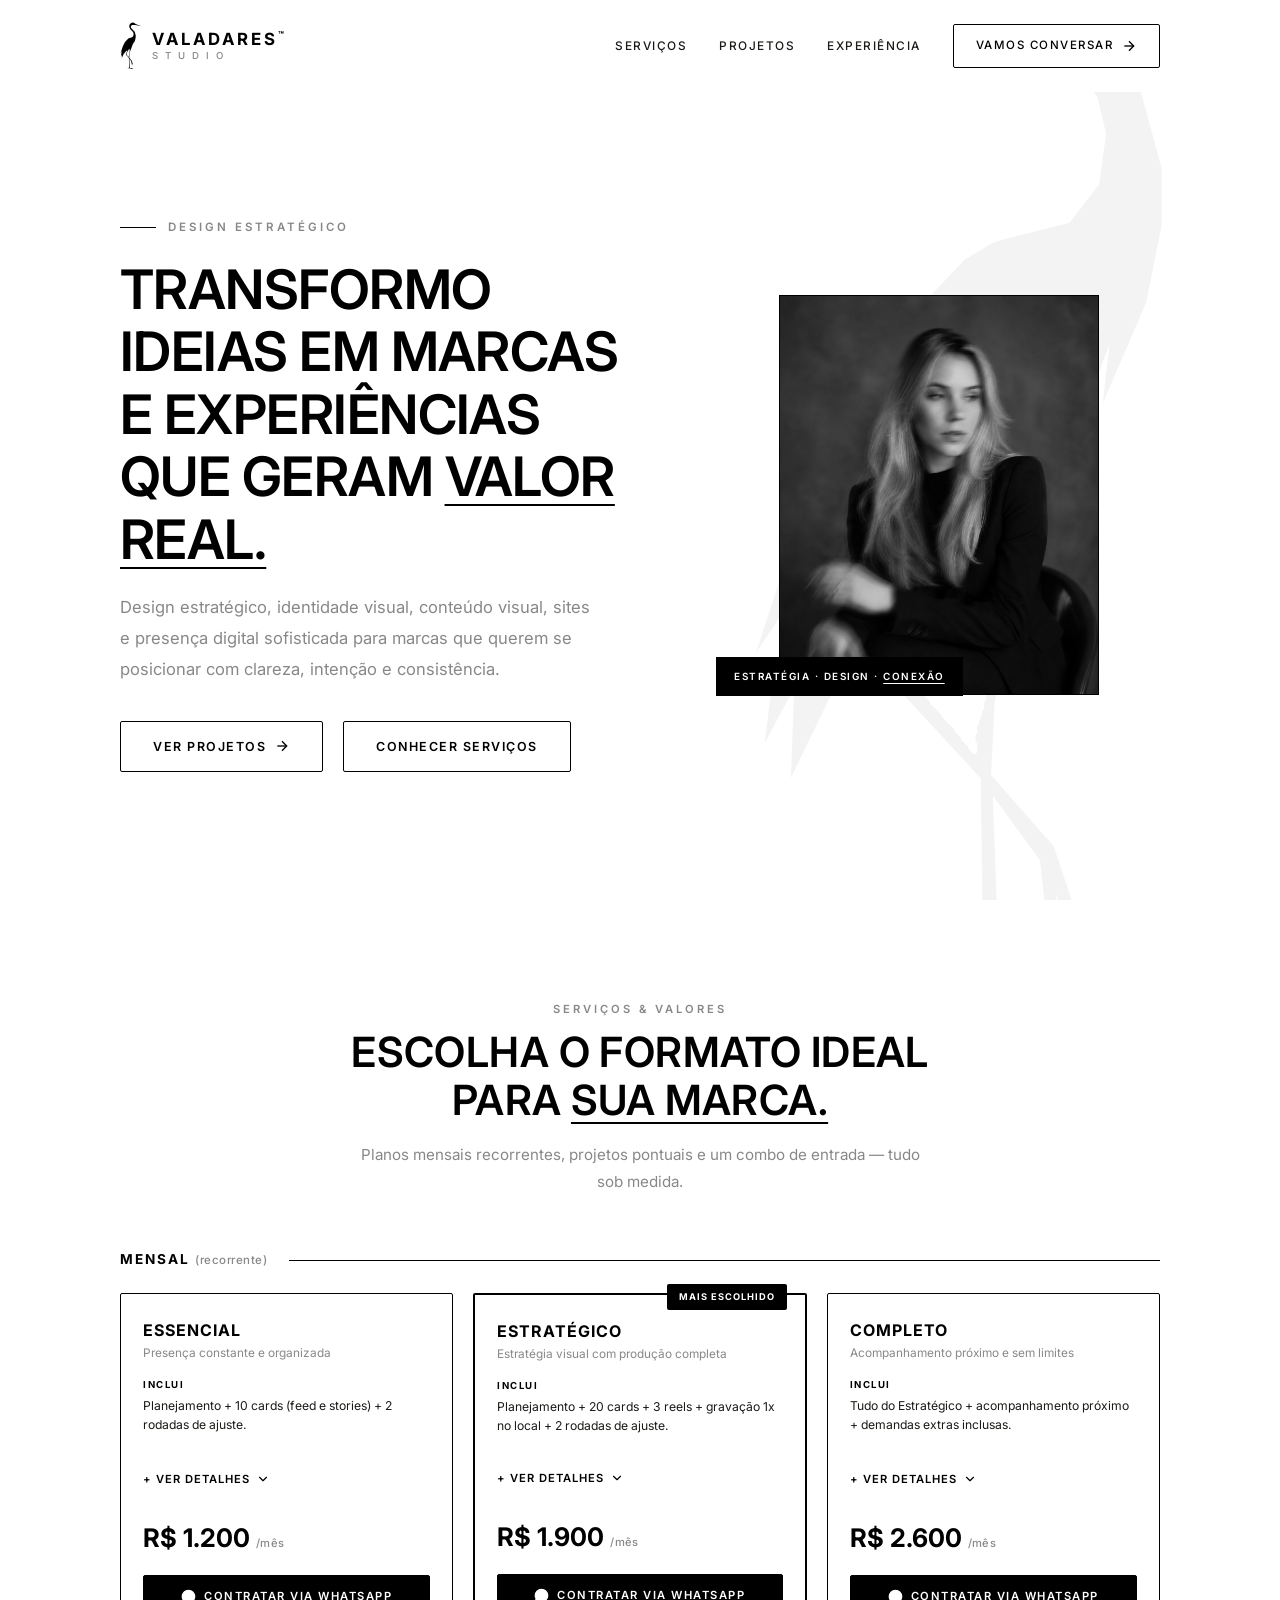
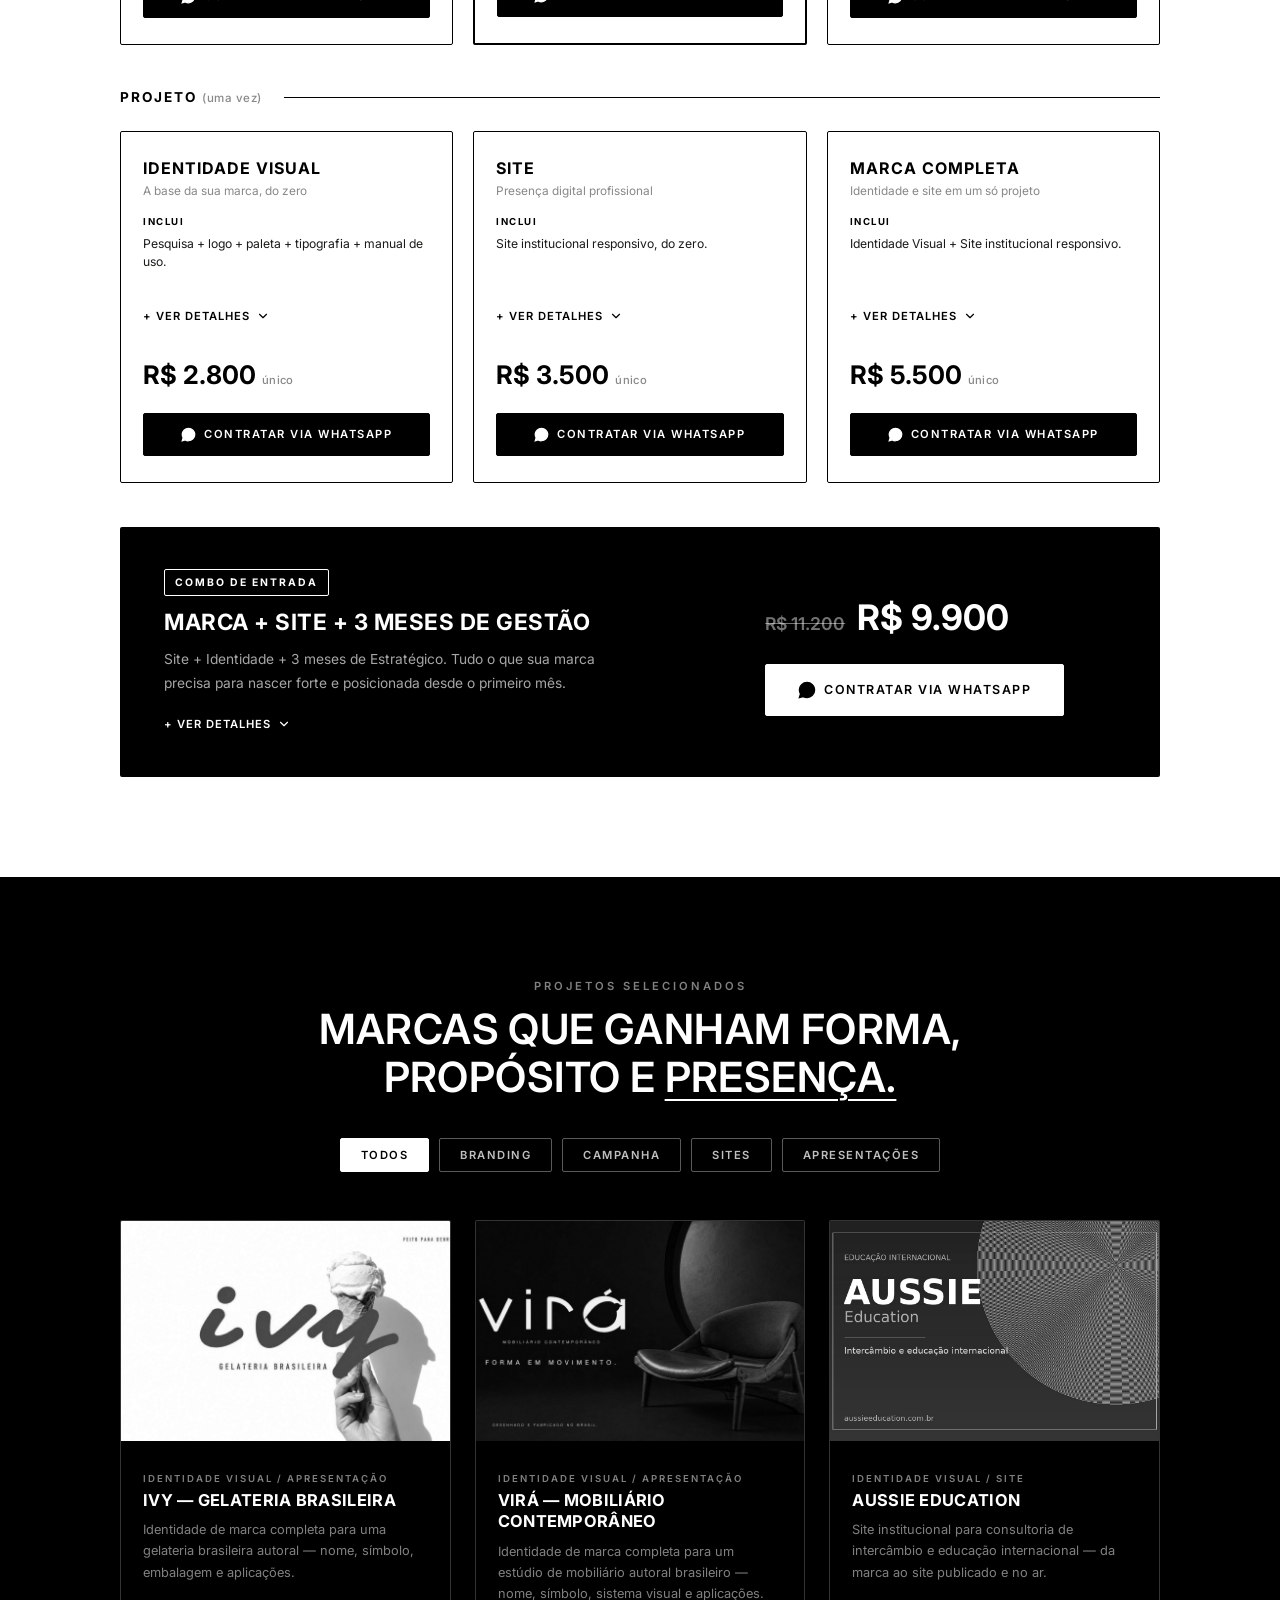
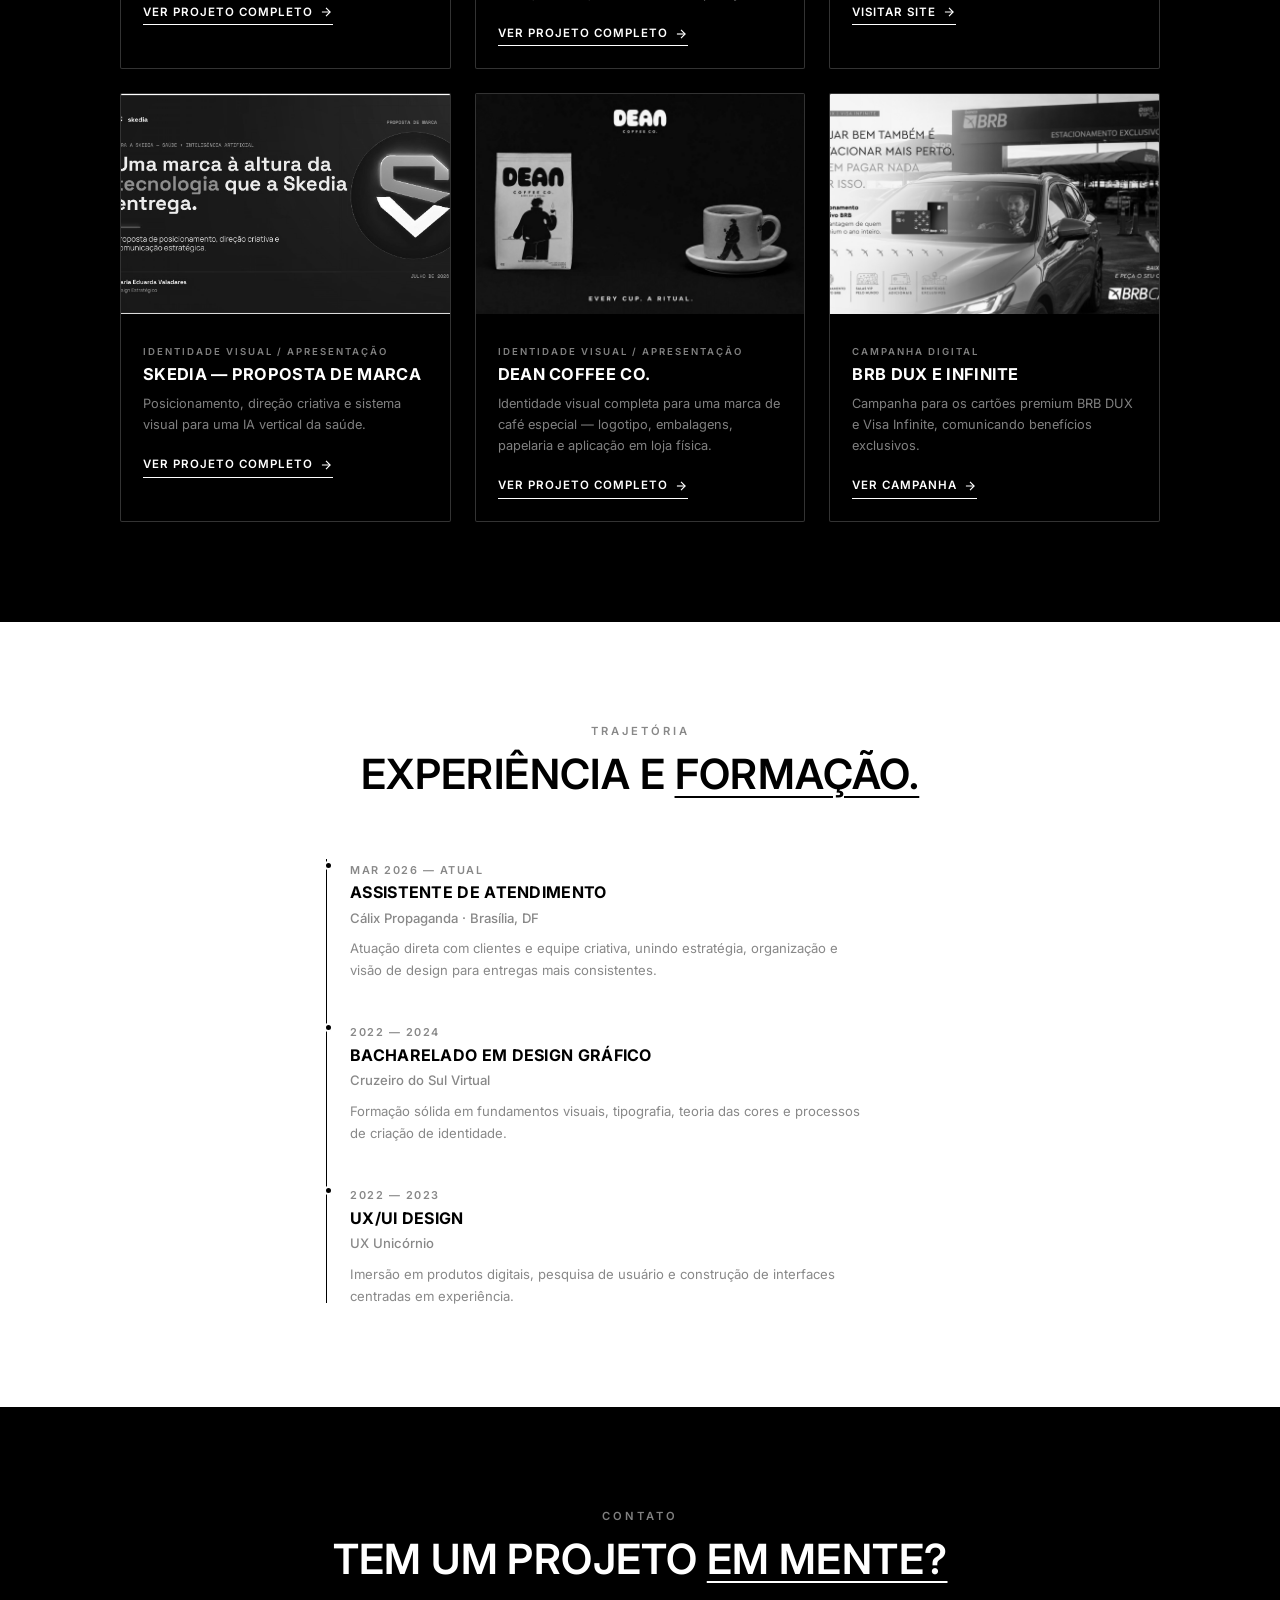
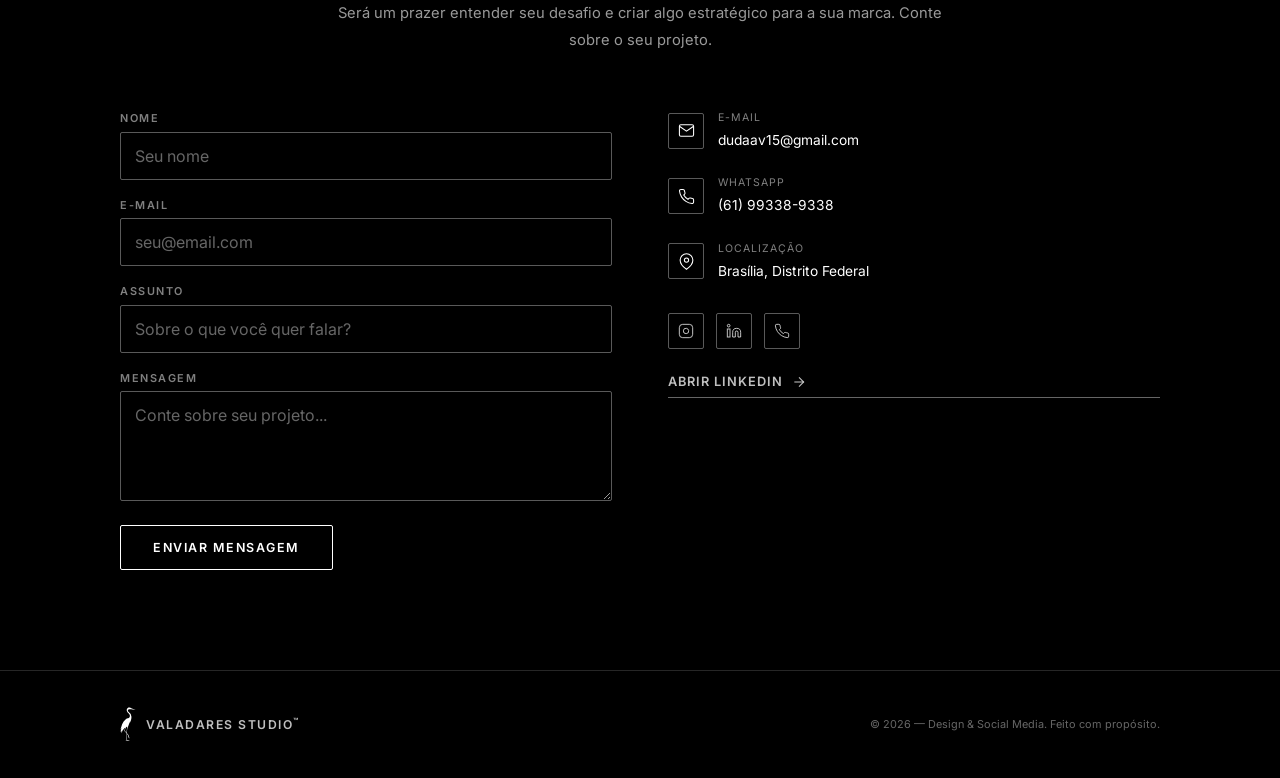
==== commit d8c17683: "Add files via upload" ====
--- a/index.html
+++ b/index.html
@@ -205,13 +205,13 @@
 
       <div class="projects-grid">
 
-        <a class="project-card reveal" data-cat="branding apresentacoes" data-featured="true" href="identidade-visual-01.html" target="_blank" rel="noopener noreferrer">
-          <div class="project-card-img"><img src="img/iv01-01.jpg" alt="Apéro Platter" loading="lazy"></div>
+        <a class="project-card reveal" data-cat="branding apresentacoes" data-featured="true" href="ivy.html" target="_blank" rel="noopener noreferrer">
+          <div class="project-card-img"><img src="img/ivy-01.jpg" alt="IVY — Gelateria Brasileira" loading="lazy"></div>
           <div class="project-card-arrow"><svg viewBox="0 0 24 24"><line x1="7" y1="17" x2="17" y2="7"/><polyline points="7 7 17 7 17 17"/></svg></div>
           <div class="project-card-body">
             <span class="project-card-cat">Identidade Visual / Apresentação</span>
-            <h3 class="project-card-title">Apéro Platter</h3>
-            <p class="project-card-desc">Identidade visual completa para marca de cafés da manhã gourmet — do símbolo à embalagem e aplicações.</p>
+            <h3 class="project-card-title">IVY — Gelateria Brasileira</h3>
+            <p class="project-card-desc">Identidade de marca completa para uma gelateria brasileira autoral — nome, símbolo, embalagem e aplicações.</p>
             <span class="project-card-link">Ver projeto completo <svg viewBox="0 0 24 24"><line x1="5" y1="12" x2="19" y2="12"/><polyline points="12 5 19 12 12 19"/></svg></span>
           </div>
         </a>
@@ -227,13 +227,13 @@
           </div>
         </a>
 
-        <a class="project-card reveal" data-delay="2" data-cat="branding sites" data-featured="true" href="https://popeliergourmet.github.io/menu/" target="_blank" rel="noopener noreferrer">
-          <div class="project-card-img"><img src="img/popelier-cover.jpg" alt="Popelier Gourmet — Identidade Visual e Site" loading="lazy"></div>
+        <a class="project-card reveal" data-delay="2" data-cat="branding sites" data-featured="true" href="https://www.aussieeducation.com.br/" target="_blank" rel="noopener noreferrer">
+          <div class="project-card-img"><img src="img/aussie-cover.jpg" alt="Aussie Education — Site" loading="lazy"></div>
           <div class="project-card-arrow"><svg viewBox="0 0 24 24"><line x1="7" y1="17" x2="17" y2="7"/><polyline points="7 7 17 7 17 17"/></svg></div>
           <div class="project-card-body">
             <span class="project-card-cat">Identidade Visual / Site</span>
-            <h3 class="project-card-title">Popelier Gourmet</h3>
-            <p class="project-card-desc">Identidade visual completa e cardápio digital responsivo — da marca ao site publicado e no ar.</p>
+            <h3 class="project-card-title">Aussie Education</h3>
+            <p class="project-card-desc">Site institucional para consultoria de intercâmbio e educação internacional — da marca ao site publicado e no ar.</p>
             <span class="project-card-link">Visitar site <svg viewBox="0 0 24 24"><line x1="5" y1="12" x2="19" y2="12"/><polyline points="12 5 19 12 12 19"/></svg></span>
           </div>
         </a>
--- a/style.css
+++ b/style.css
@@ -961,6 +961,10 @@
   display:grid;grid-template-columns:1.1fr .9fr;
   gap:56px;margin-bottom:56px;
 }
+.proj-story-body--single{
+  display:block;margin-bottom:0;
+}
+.proj-story-body--single .proj-story-lead{max-width:640px}
 .proj-story-lead{
   font-size:.94rem;color:var(--ink);line-height:1.9;
   margin-bottom:22px;max-width:520px;
@@ -1039,6 +1043,13 @@
 .proj-cta p{
   font-size:.9rem;color:rgba(255,255,255,0.6);
   margin-bottom:28px;max-width:480px;margin-left:auto;margin-right:auto;
+}
+.proj-cta .btn-primary{
+  border-color:var(--white);color:var(--white);
+  background:var(--white);color:var(--black);
+}
+.proj-cta .btn-primary:hover{
+  background:transparent;color:var(--white);
 }
 
 /* Lightbox */
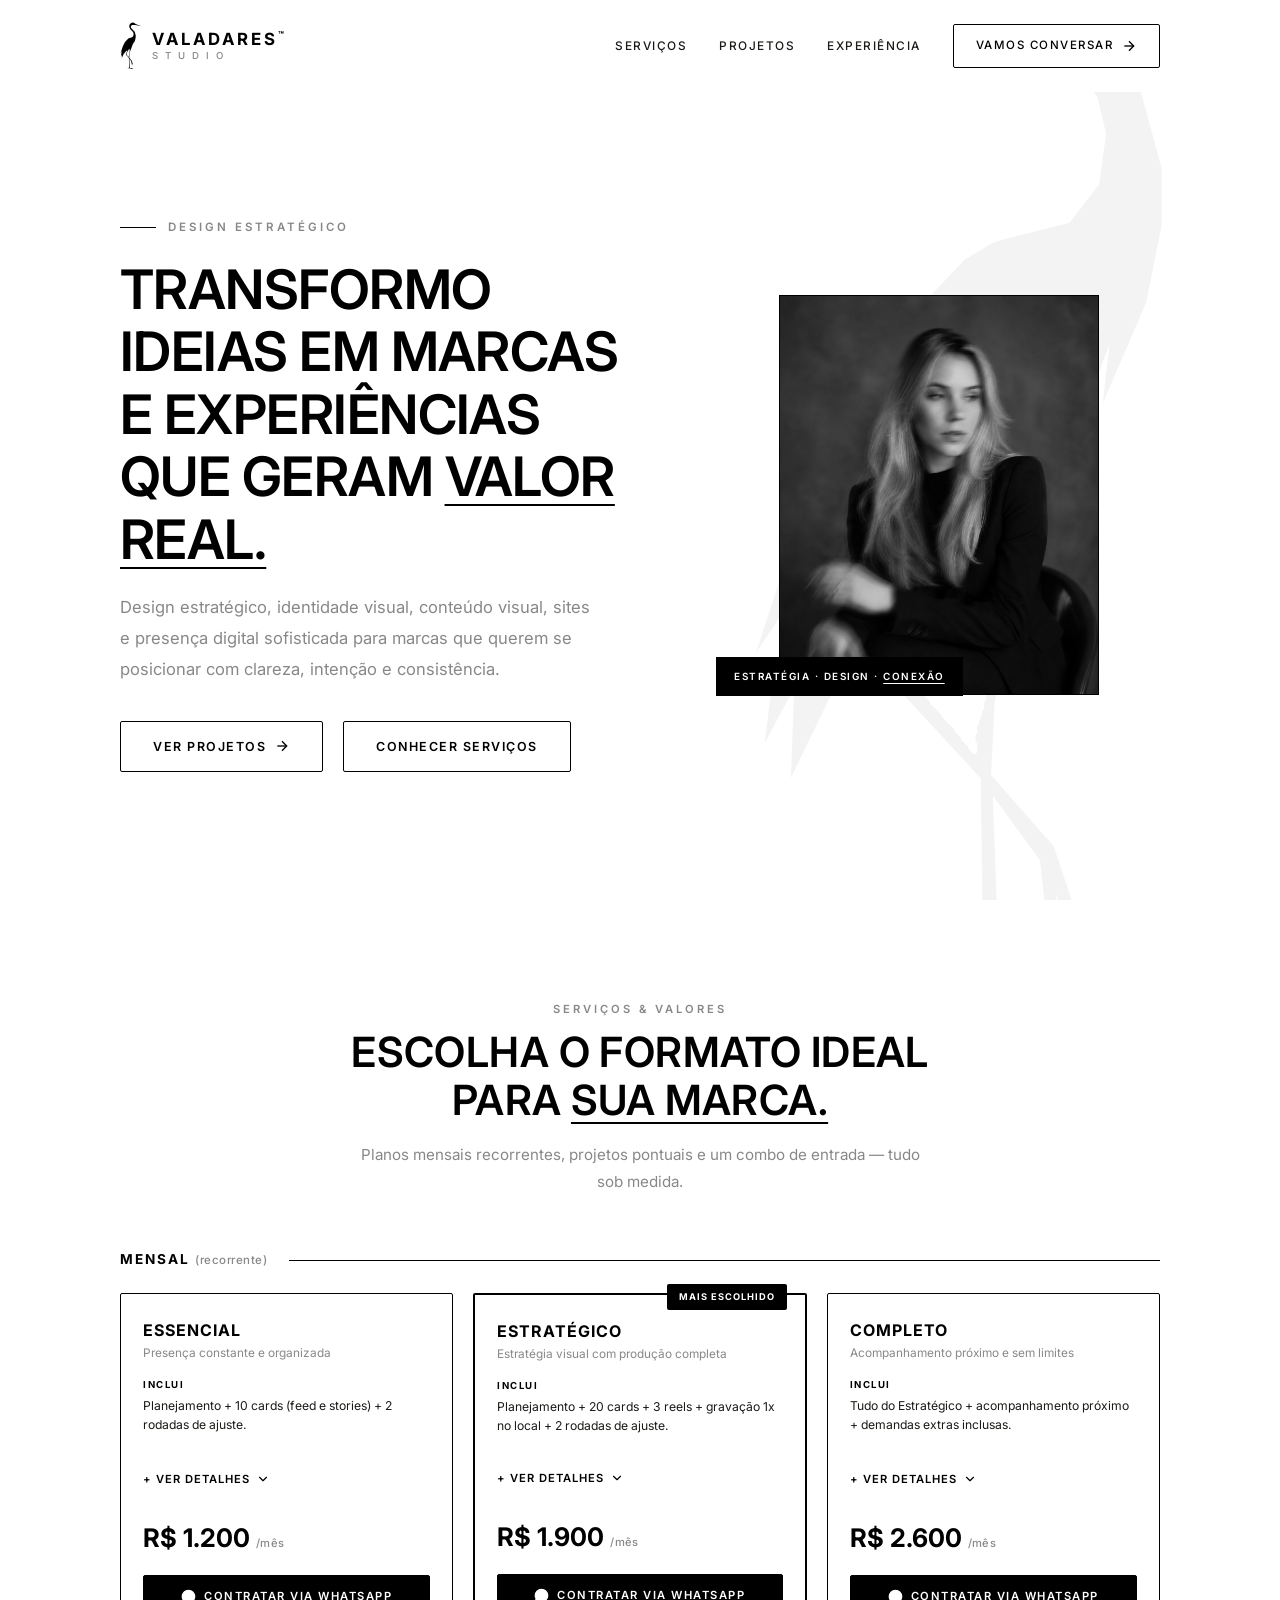
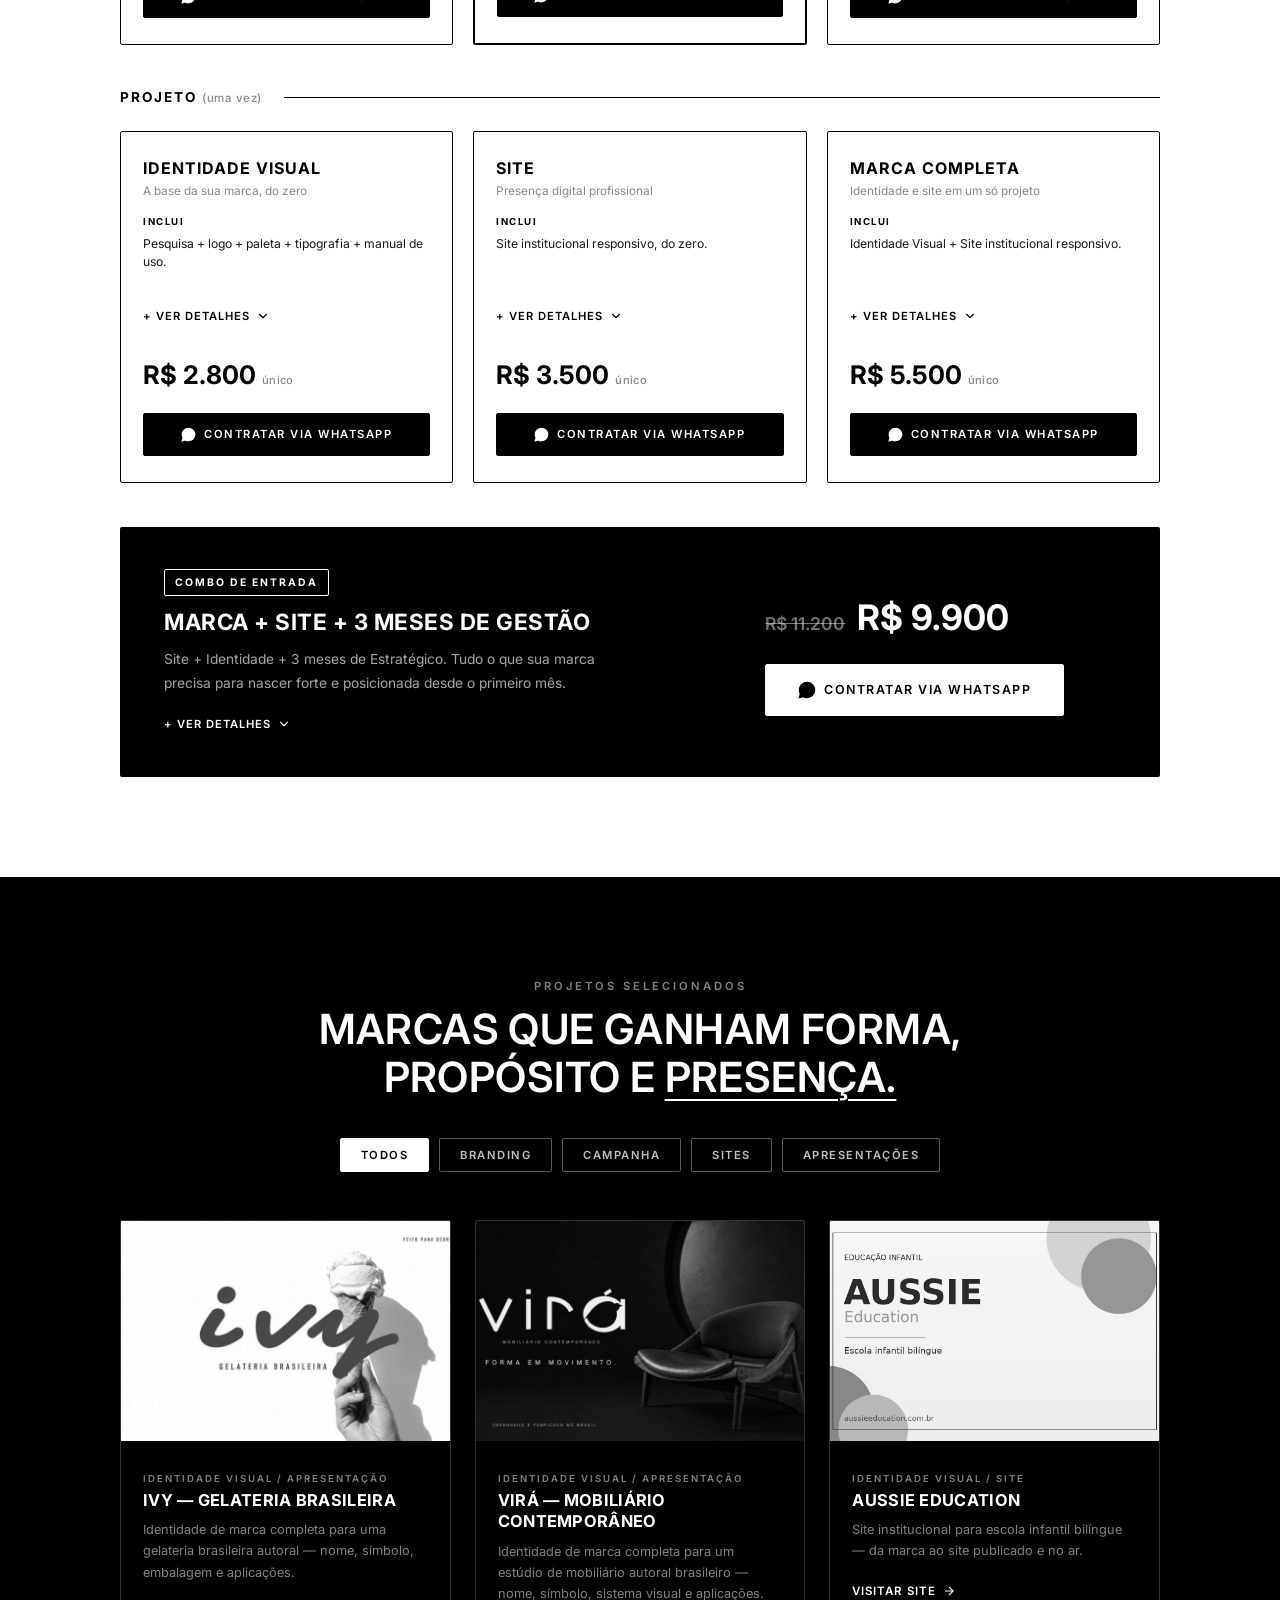
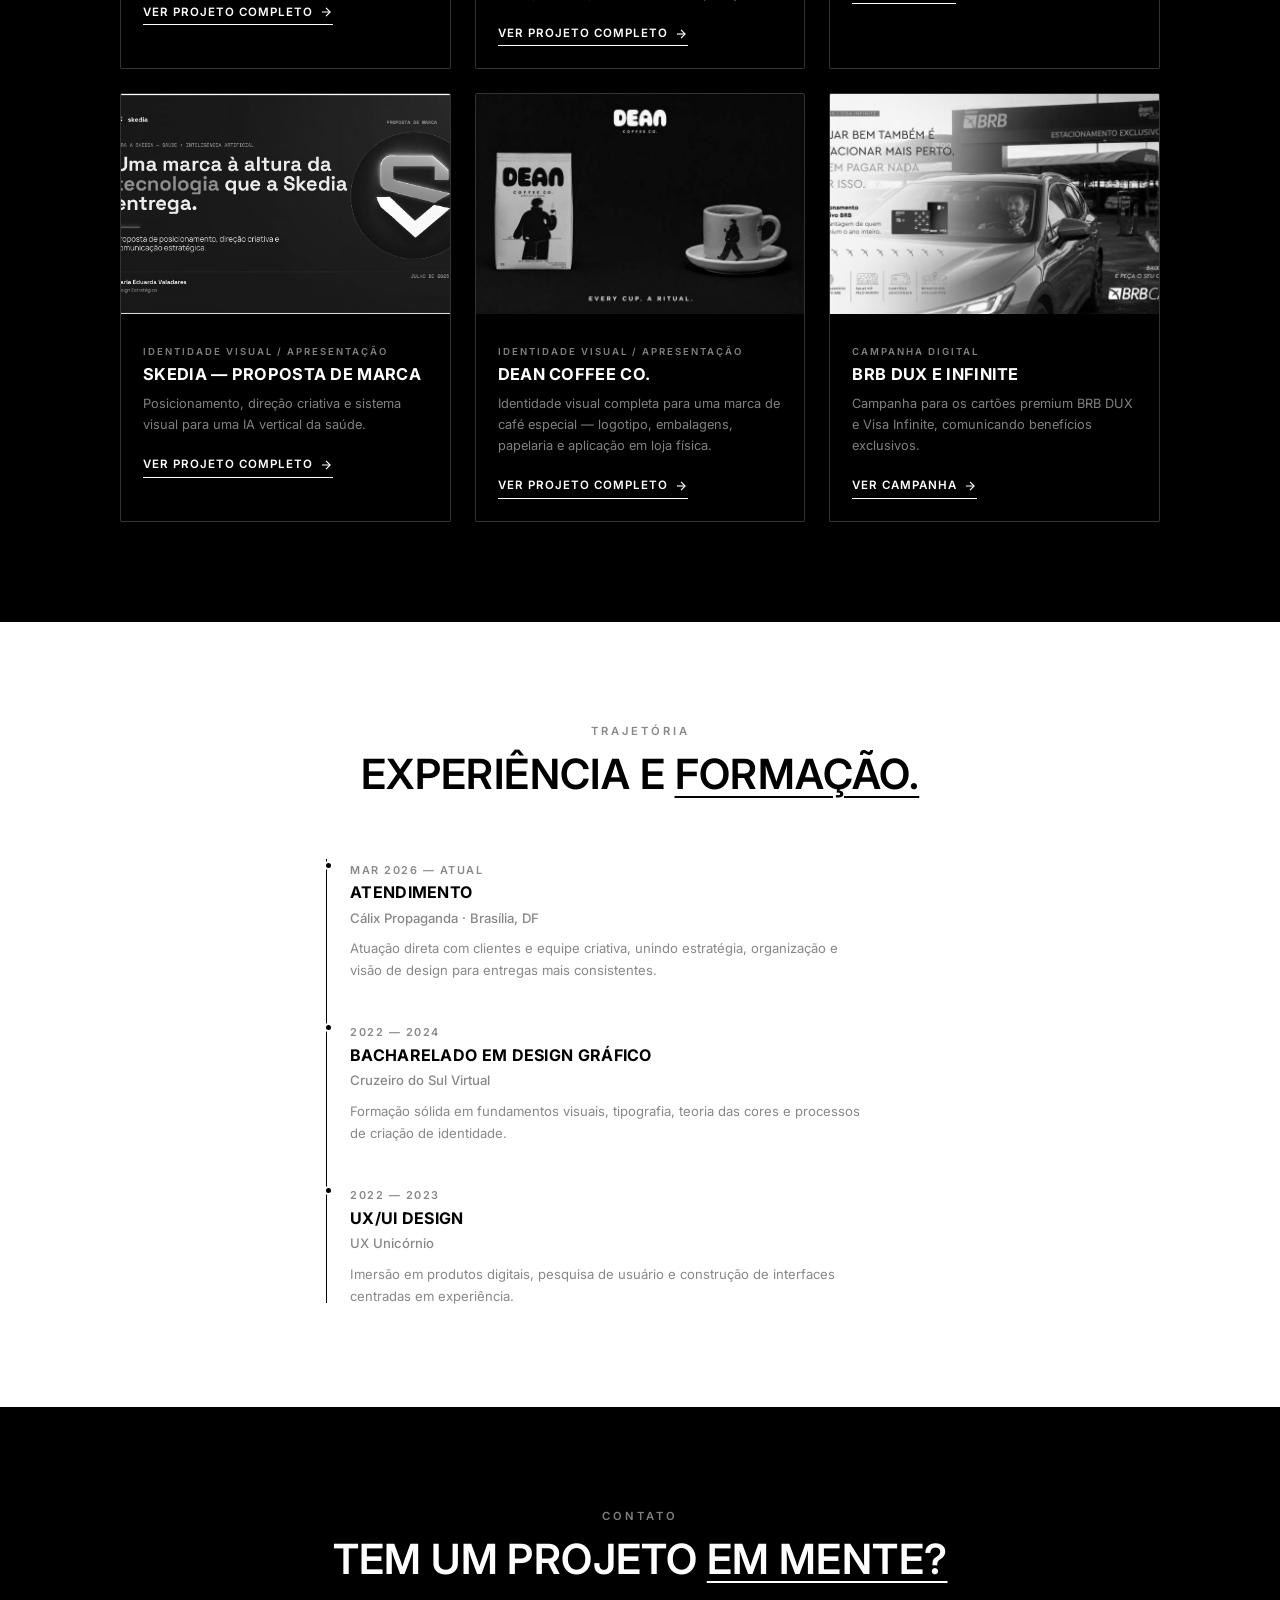
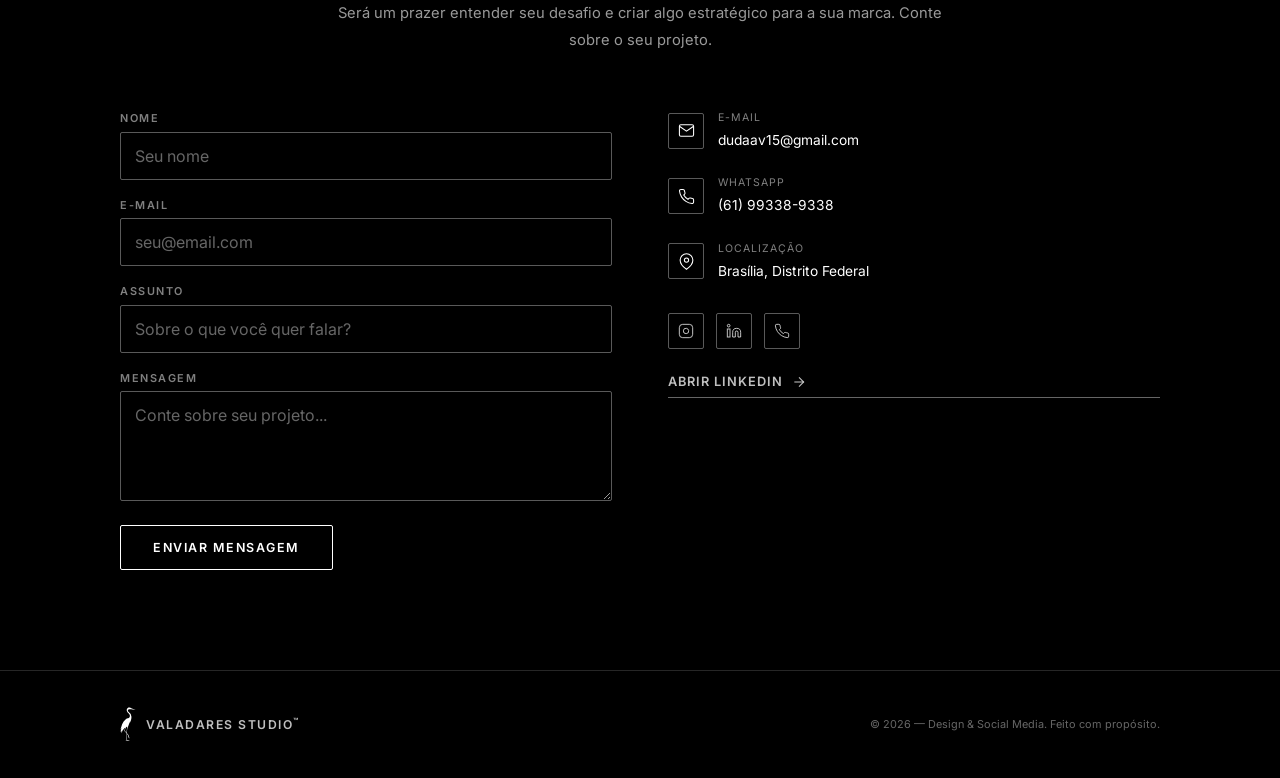
==== commit 0ebe7385: "Add files via upload" ====
--- a/index.html
+++ b/index.html
@@ -233,7 +233,7 @@
           <div class="project-card-body">
             <span class="project-card-cat">Identidade Visual / Site</span>
             <h3 class="project-card-title">Aussie Education</h3>
-            <p class="project-card-desc">Site institucional para consultoria de intercâmbio e educação internacional — da marca ao site publicado e no ar.</p>
+            <p class="project-card-desc">Site institucional para escola infantil bilíngue — da marca ao site publicado e no ar.</p>
             <span class="project-card-link">Visitar site <svg viewBox="0 0 24 24"><line x1="5" y1="12" x2="19" y2="12"/><polyline points="12 5 19 12 12 19"/></svg></span>
           </div>
         </a>
@@ -285,7 +285,7 @@
       <div class="timeline">
         <div class="timeline-item reveal">
           <span class="timeline-date">Mar 2026 — Atual</span>
-          <h4 class="timeline-title">Assistente de Atendimento</h4>
+          <h4 class="timeline-title">Atendimento</h4>
           <p class="timeline-org">Cálix Propaganda · Brasília, DF</p>
           <p class="timeline-desc">Atuação direta com clientes e equipe criativa, unindo estratégia, organização e visão de design para entregas mais consistentes.</p>
         </div>
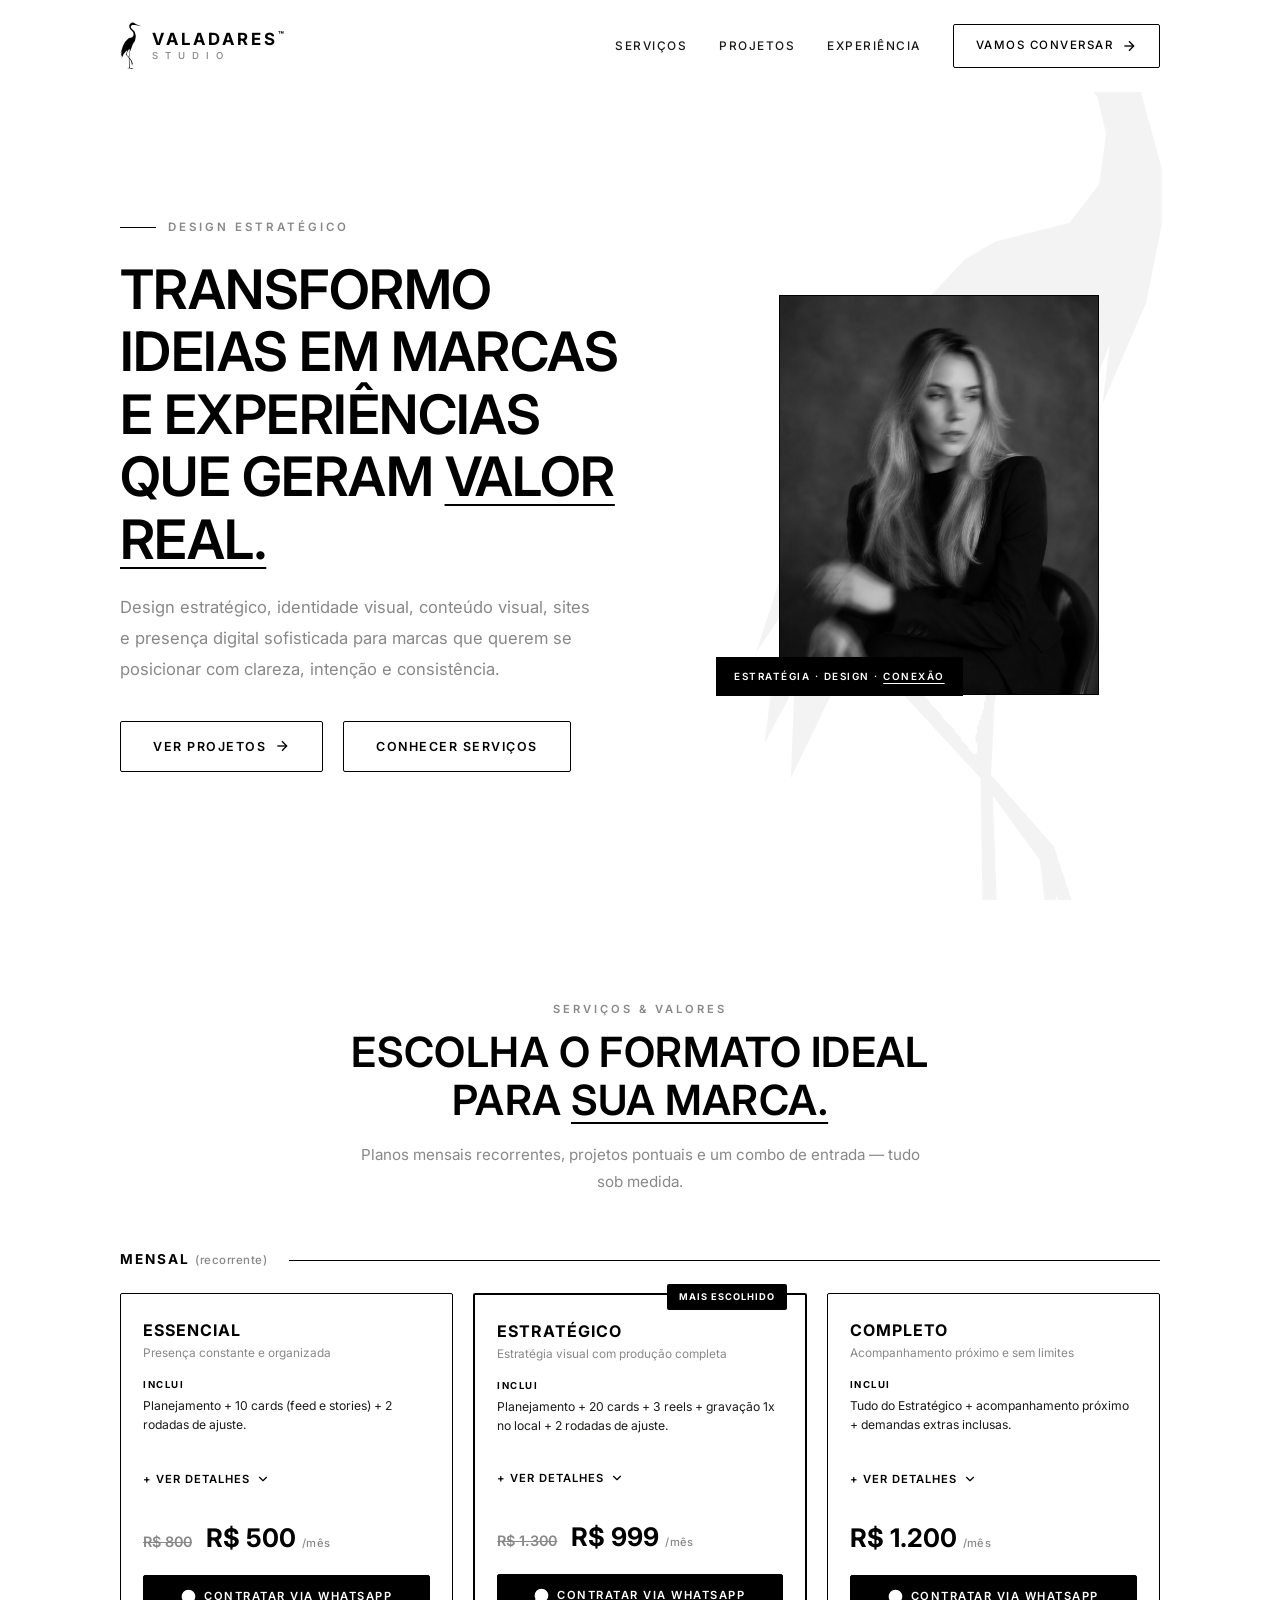
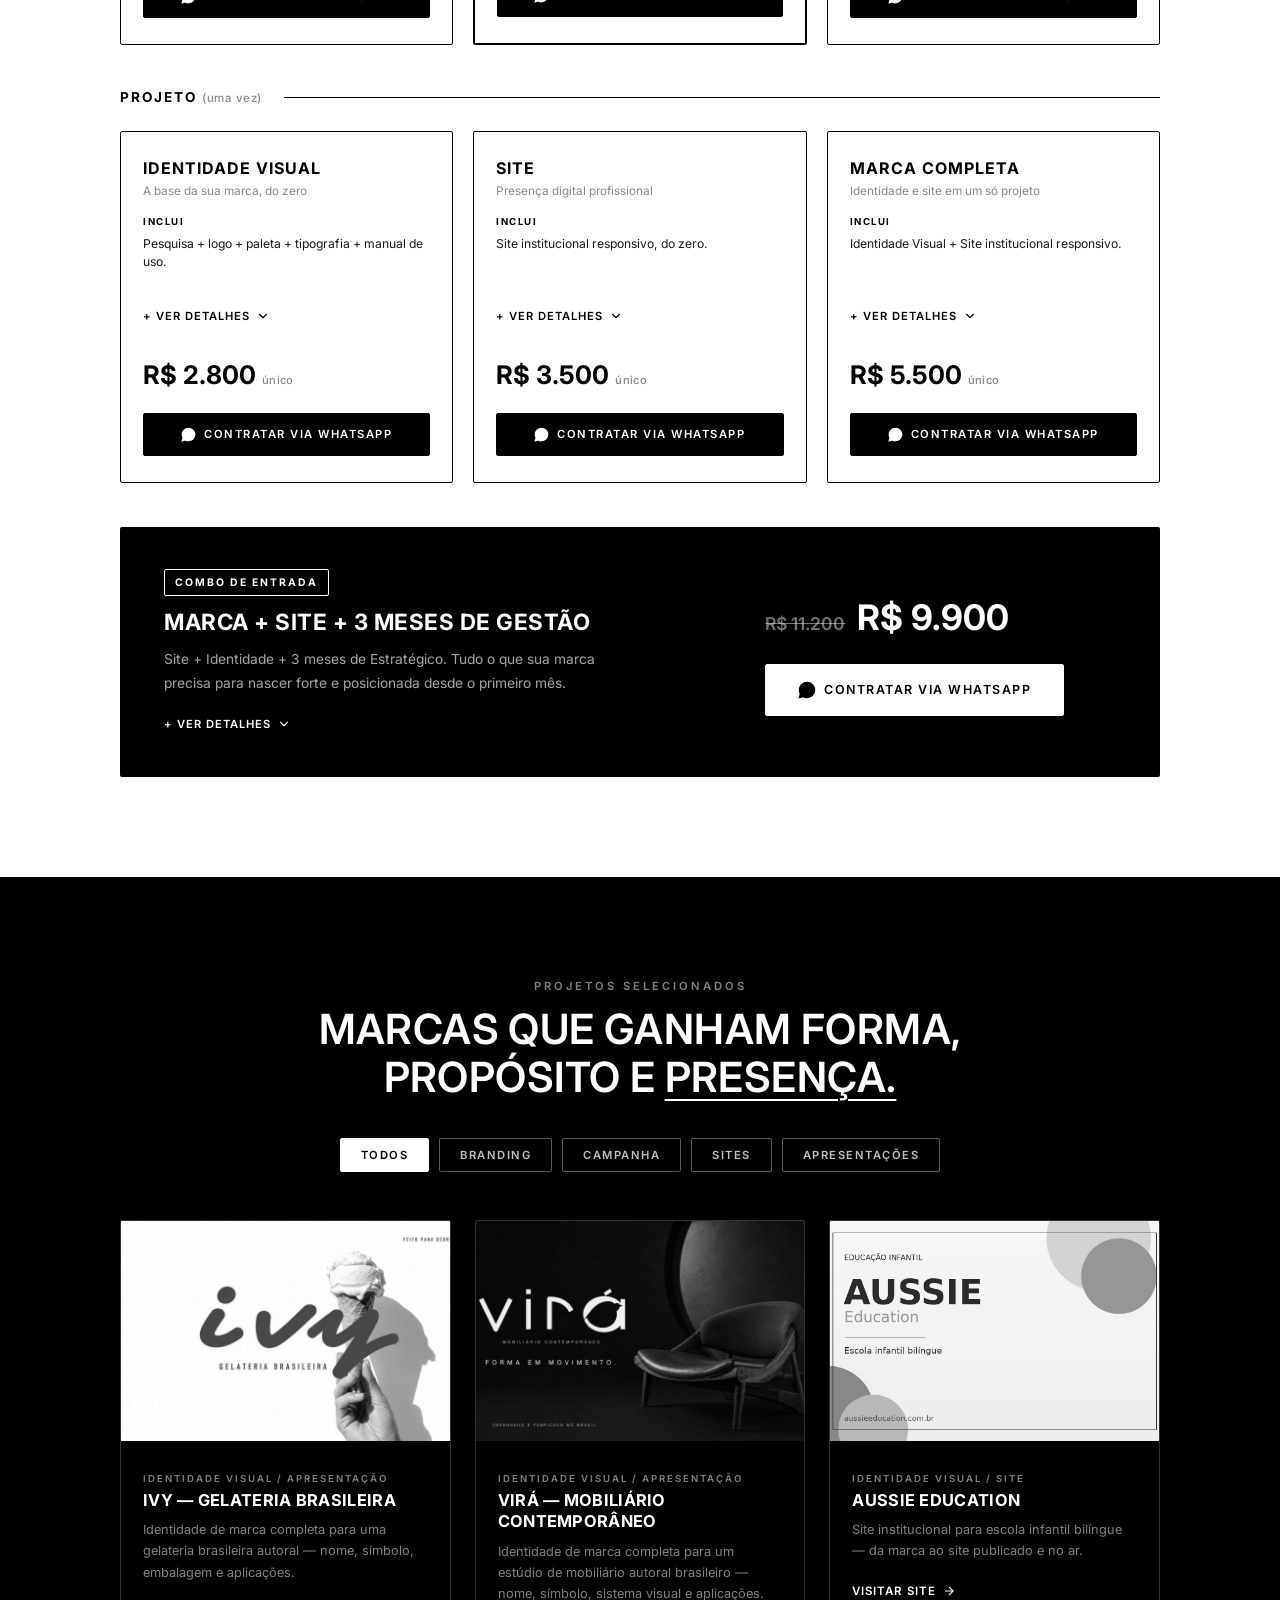
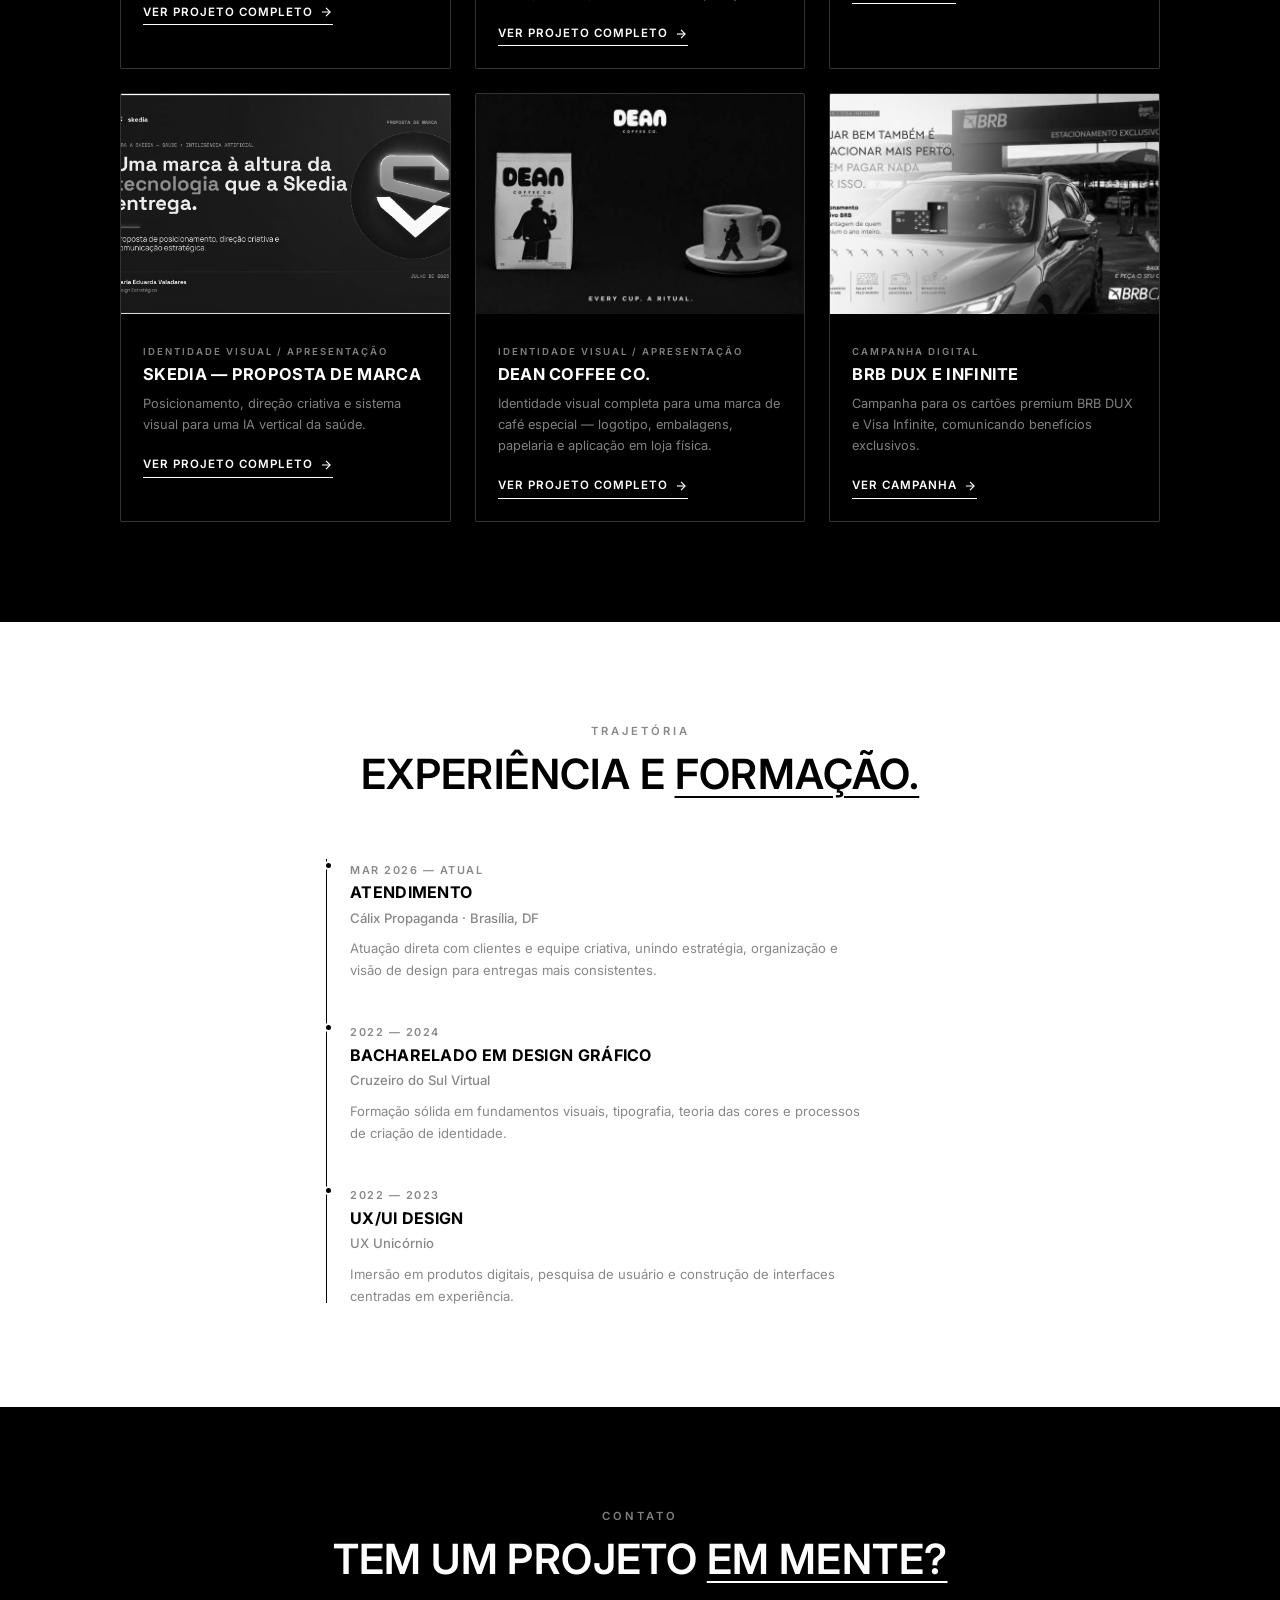
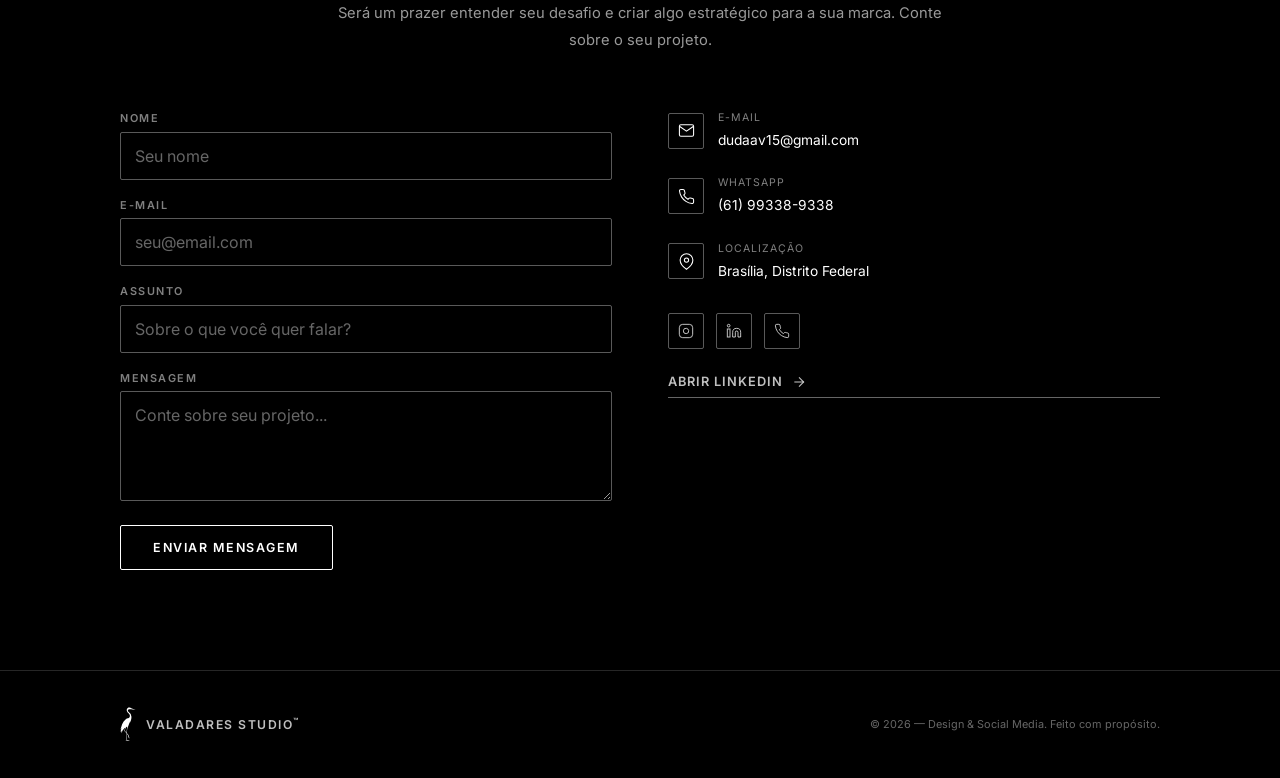
==== commit 14295513: "Add files via upload" ====
--- a/index.html
+++ b/index.html
@@ -94,7 +94,7 @@
             <div class="pack-mini-foot">
             <button class="pack-detail-toggle" type="button" aria-expanded="false" aria-controls="det-essencial"><span class="pack-detail-toggle-txt">+ Ver detalhes</span><svg class="pack-detail-chevron" viewBox="0 0 24 24"><polyline points="6 9 12 15 18 9"/></svg></button>
             <div class="pack-detail-panel" id="det-essencial" role="region"><div class="pack-detail-inner"><div class="pack-detail-content"><h5 class="pack-detail-sub">O que você recebe</h5><ul class="pack-detail-list"><li>Planejamento de conteúdo do mês: linha editorial, temas e cronograma definidos antes da produção</li><li>10 cards para feed e stories, dentro da identidade da marca</li><li>Até 2 rodadas de ajuste por peça</li><li>Alinhamento por mensagem em horário comercial</li></ul><h5 class="pack-detail-sub">Como funciona</h5><p class="pack-detail-p">No início do mês eu envio o planejamento para aprovação. Aprovado, produzo as peças e entrego tudo pronto para postar.</p><h5 class="pack-detail-sub">Ideal para</h5><p class="pack-detail-p">Marcas que querem presença constante e organizada, sem necessidade de volume alto ou vídeo.</p></div></div></div>
-            <div class="pack-mini-price">R$ 1.200<span class="pack-mini-per">/mês</span></div>
+            <div class="pack-mini-price"><span class="pack-mini-price-old">R$ 800</span>R$ 500<span class="pack-mini-per">/mês</span></div>
             <a href="https://wa.me/5561993389338?text=Ol%C3%A1%2C%20tenho%20interesse%20no%20plano%20Essencial!" class="btn btn-whatsapp btn-sm" target="_blank" rel="noopener noreferrer"><svg viewBox="0 0 24 24"><path d="M17.472 14.382c-.297-.149-1.758-.867-2.03-.967-.273-.099-.471-.148-.67.15-.197.297-.767.966-.94 1.164-.173.199-.347.223-.644.075-.297-.15-1.255-.463-2.39-1.475-.883-.788-1.48-1.761-1.653-2.059-.173-.297-.018-.458.13-.606.134-.133.298-.347.446-.52.149-.174.198-.298.298-.497.099-.198.05-.371-.025-.52-.075-.149-.669-1.612-.916-2.207-.242-.579-.487-.5-.669-.51-.173-.008-.371-.01-.57-.01-.198 0-.52.074-.792.372-.272.297-1.04 1.016-1.04 2.479 0 1.462 1.065 2.875 1.213 3.074.149.198 2.096 3.2 5.077 4.487.709.306 1.262.489 1.694.625.712.227 1.36.195 1.871.118.571-.085 1.758-.719 2.006-1.413.248-.694.248-1.289.173-1.413-.074-.124-.272-.198-.57-.347z"/><path d="M12 2C6.477 2 2 6.477 2 12c0 1.89.525 3.66 1.438 5.168L2 22l4.832-1.438A9.955 9.955 0 0012 22c5.523 0 10-4.477 10-10S17.523 2 12 2z"/></svg> Contratar via WhatsApp</a>
             </div></div>
 
@@ -106,7 +106,7 @@
             <div class="pack-mini-foot">
             <button class="pack-detail-toggle" type="button" aria-expanded="false" aria-controls="det-estrategico"><span class="pack-detail-toggle-txt">+ Ver detalhes</span><svg class="pack-detail-chevron" viewBox="0 0 24 24"><polyline points="6 9 12 15 18 9"/></svg></button>
             <div class="pack-detail-panel" id="det-estrategico" role="region"><div class="pack-detail-inner"><div class="pack-detail-content"><h5 class="pack-detail-sub">O que você recebe</h5><ul class="pack-detail-list"><li>Tudo do Essencial</li><li>20 cards para feed e stories</li><li>3 reels com roteiro e edição</li><li>Gravação no local 1x no mês, de até 2 horas</li><li>Até 2 rodadas de ajuste por peça</li></ul><h5 class="pack-detail-sub">Como funciona</h5><p class="pack-detail-p">Além do planejamento e das artes, eu vou até você uma vez no mês para gravar o material dos reels. Você não precisa se preocupar em produzir vídeo sozinha.</p><h5 class="pack-detail-sub">Ideal para</h5><p class="pack-detail-p">Marcas que precisam de volume e de vídeo para crescer no alcance.</p></div></div></div>
-            <div class="pack-mini-price">R$ 1.900<span class="pack-mini-per">/mês</span></div>
+            <div class="pack-mini-price"><span class="pack-mini-price-old">R$ 1.300</span>R$ 999<span class="pack-mini-per">/mês</span></div>
             <a href="https://wa.me/5561993389338?text=Ol%C3%A1%2C%20tenho%20interesse%20no%20plano%20Estrat%C3%A9gico!" class="btn btn-whatsapp btn-sm" target="_blank" rel="noopener noreferrer"><svg viewBox="0 0 24 24"><path d="M17.472 14.382c-.297-.149-1.758-.867-2.03-.967-.273-.099-.471-.148-.67.15-.197.297-.767.966-.94 1.164-.173.199-.347.223-.644.075-.297-.15-1.255-.463-2.39-1.475-.883-.788-1.48-1.761-1.653-2.059-.173-.297-.018-.458.13-.606.134-.133.298-.347.446-.52.149-.174.198-.298.298-.497.099-.198.05-.371-.025-.52-.075-.149-.669-1.612-.916-2.207-.242-.579-.487-.5-.669-.51-.173-.008-.371-.01-.57-.01-.198 0-.52.074-.792.372-.272.297-1.04 1.016-1.04 2.479 0 1.462 1.065 2.875 1.213 3.074.149.198 2.096 3.2 5.077 4.487.709.306 1.262.489 1.694.625.712.227 1.36.195 1.871.118.571-.085 1.758-.719 2.006-1.413.248-.694.248-1.289.173-1.413-.074-.124-.272-.198-.57-.347z"/><path d="M12 2C6.477 2 2 6.477 2 12c0 1.89.525 3.66 1.438 5.168L2 22l4.832-1.438A9.955 9.955 0 0012 22c5.523 0 10-4.477 10-10S17.523 2 12 2z"/></svg> Contratar via WhatsApp</a>
             </div></div>
 
@@ -117,7 +117,7 @@
             <div class="pack-mini-foot">
             <button class="pack-detail-toggle" type="button" aria-expanded="false" aria-controls="det-completo"><span class="pack-detail-toggle-txt">+ Ver detalhes</span><svg class="pack-detail-chevron" viewBox="0 0 24 24"><polyline points="6 9 12 15 18 9"/></svg></button>
             <div class="pack-detail-panel" id="det-completo" role="region"><div class="pack-detail-inner"><div class="pack-detail-content"><h5 class="pack-detail-sub">O que você recebe</h5><ul class="pack-detail-list"><li>Tudo do Estratégico</li><li>Reunião mensal de estratégia (30 minutos)</li><li>Até 4 demandas pontuais por mês (arte extra, ajuste de última hora, peça de campanha)</li><li>Prioridade de prazo nas entregas</li><li>Resposta em até 24 horas úteis</li></ul><h5 class="pack-detail-sub">Como funciona</h5><p class="pack-detail-p">É o pacote para quem quer alguém pensando na marca junto, não só produzindo. A reunião mensal serve para ajustar rota com base no que funcionou.</p><h5 class="pack-detail-sub">Ideal para</h5><p class="pack-detail-p">Marcas em fase de crescimento, com campanhas e demandas que aparecem no meio do caminho.</p></div></div></div>
-            <div class="pack-mini-price">R$ 2.600<span class="pack-mini-per">/mês</span></div>
+            <div class="pack-mini-price">R$ 1.200<span class="pack-mini-per">/mês</span></div>
             <a href="https://wa.me/5561993389338?text=Ol%C3%A1%2C%20tenho%20interesse%20no%20plano%20Completo!" class="btn btn-whatsapp btn-sm" target="_blank" rel="noopener noreferrer"><svg viewBox="0 0 24 24"><path d="M17.472 14.382c-.297-.149-1.758-.867-2.03-.967-.273-.099-.471-.148-.67.15-.197.297-.767.966-.94 1.164-.173.199-.347.223-.644.075-.297-.15-1.255-.463-2.39-1.475-.883-.788-1.48-1.761-1.653-2.059-.173-.297-.018-.458.13-.606.134-.133.298-.347.446-.52.149-.174.198-.298.298-.497.099-.198.05-.371-.025-.52-.075-.149-.669-1.612-.916-2.207-.242-.579-.487-.5-.669-.51-.173-.008-.371-.01-.57-.01-.198 0-.52.074-.792.372-.272.297-1.04 1.016-1.04 2.479 0 1.462 1.065 2.875 1.213 3.074.149.198 2.096 3.2 5.077 4.487.709.306 1.262.489 1.694.625.712.227 1.36.195 1.871.118.571-.085 1.758-.719 2.006-1.413.248-.694.248-1.289.173-1.413-.074-.124-.272-.198-.57-.347z"/><path d="M12 2C6.477 2 2 6.477 2 12c0 1.89.525 3.66 1.438 5.168L2 22l4.832-1.438A9.955 9.955 0 0012 22c5.523 0 10-4.477 10-10S17.523 2 12 2z"/></svg> Contratar via WhatsApp</a>
             </div></div>
 
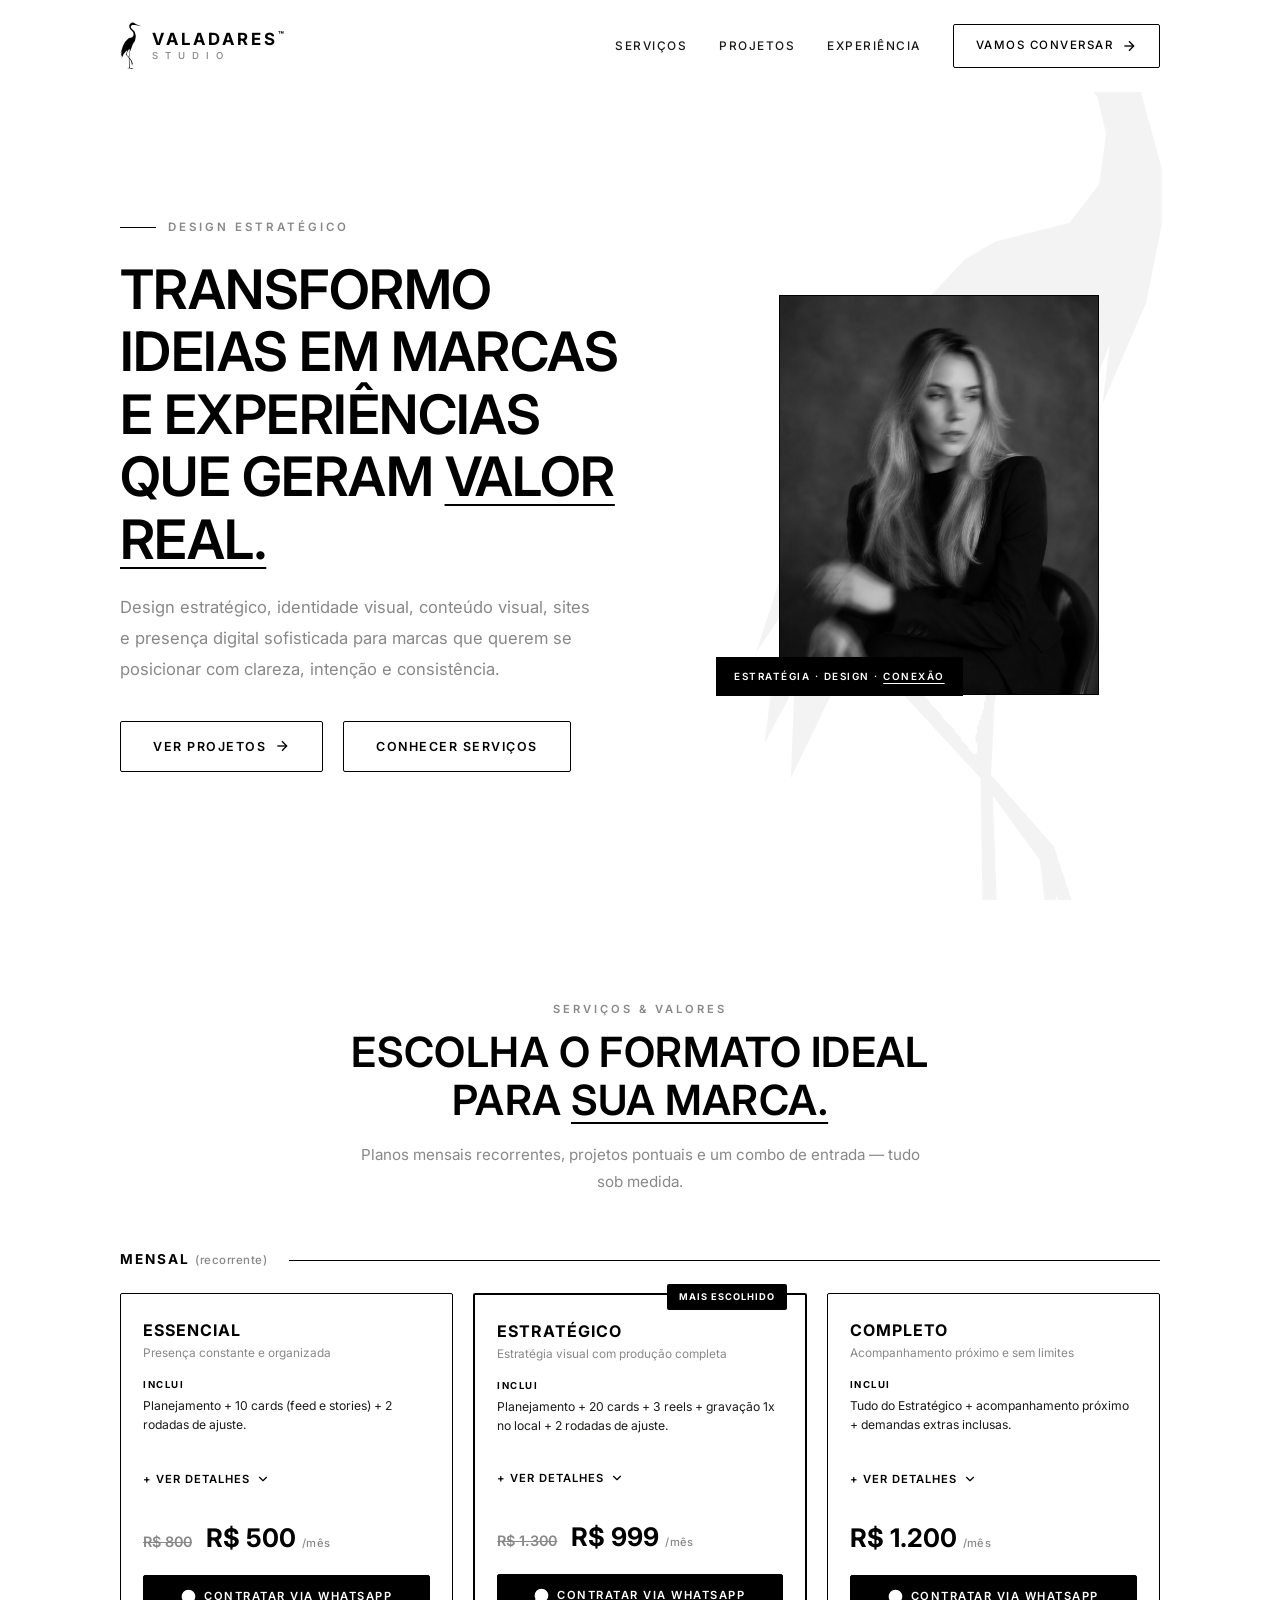
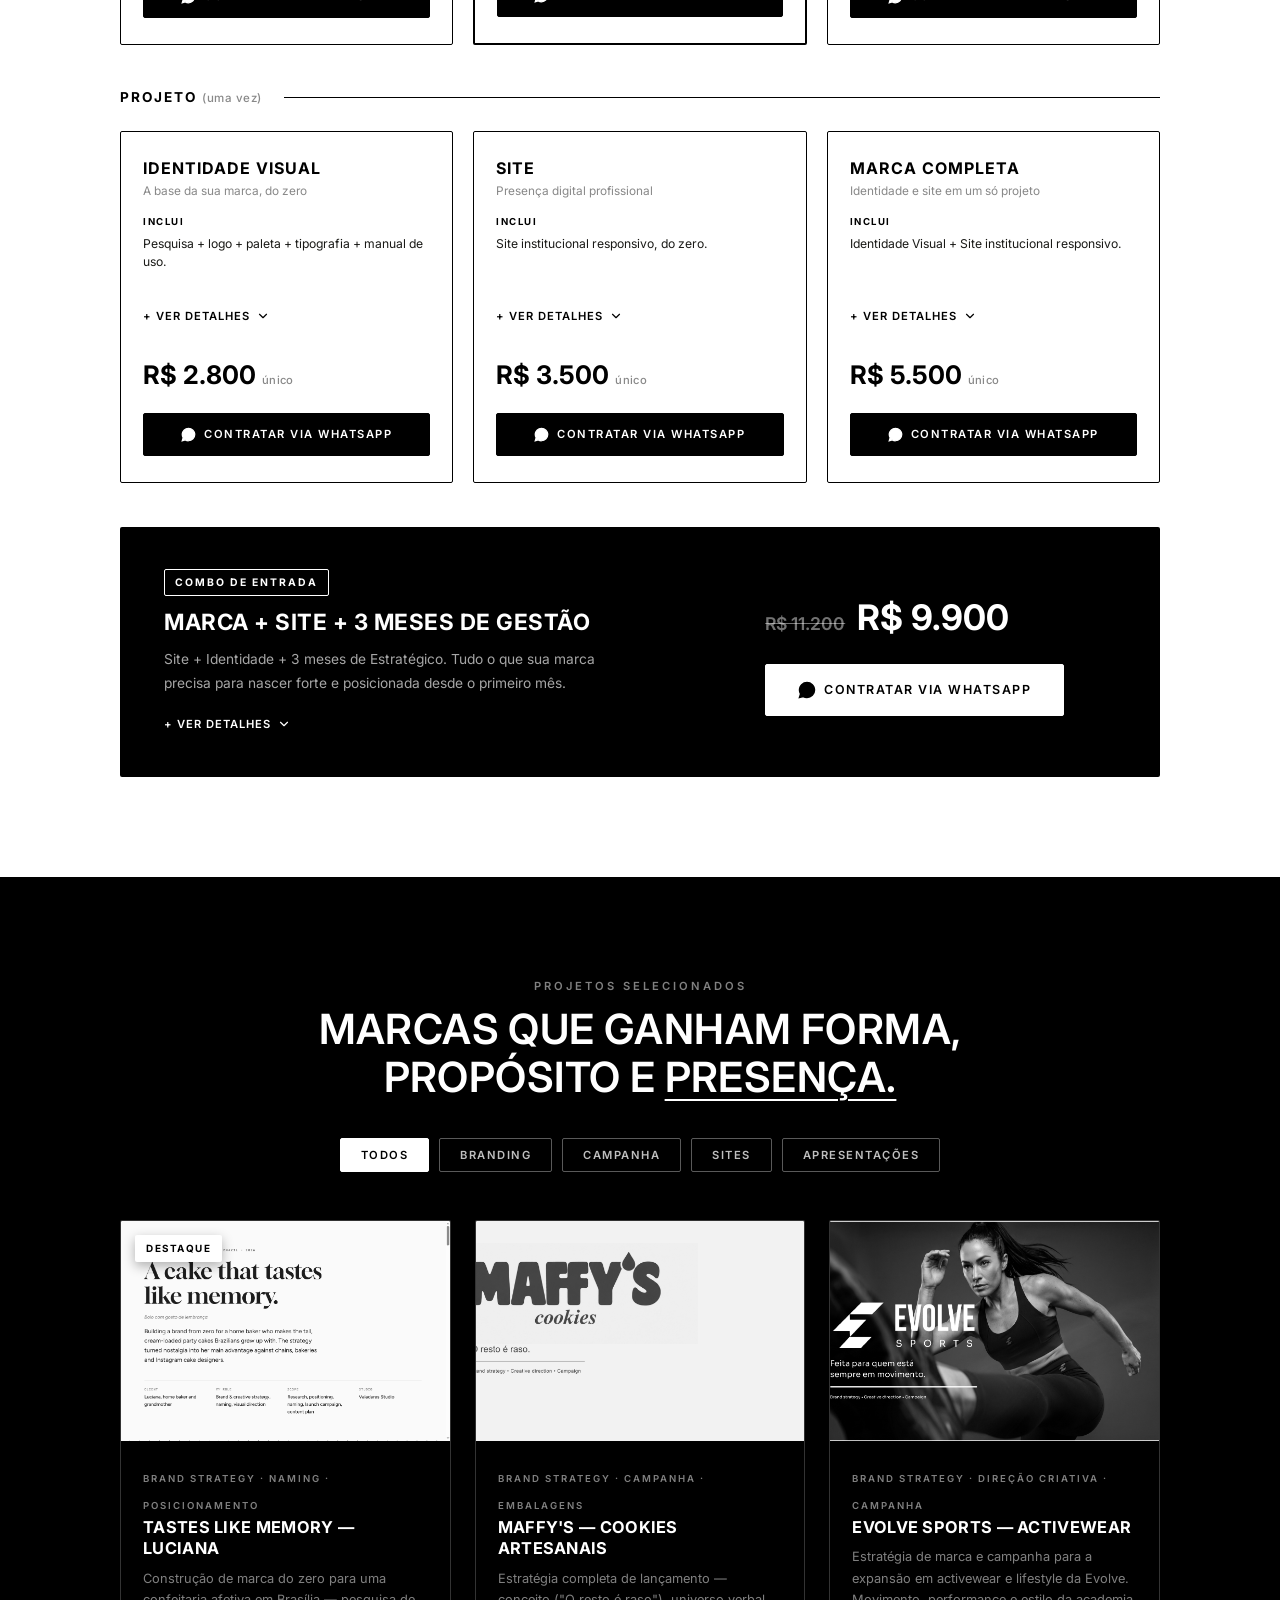
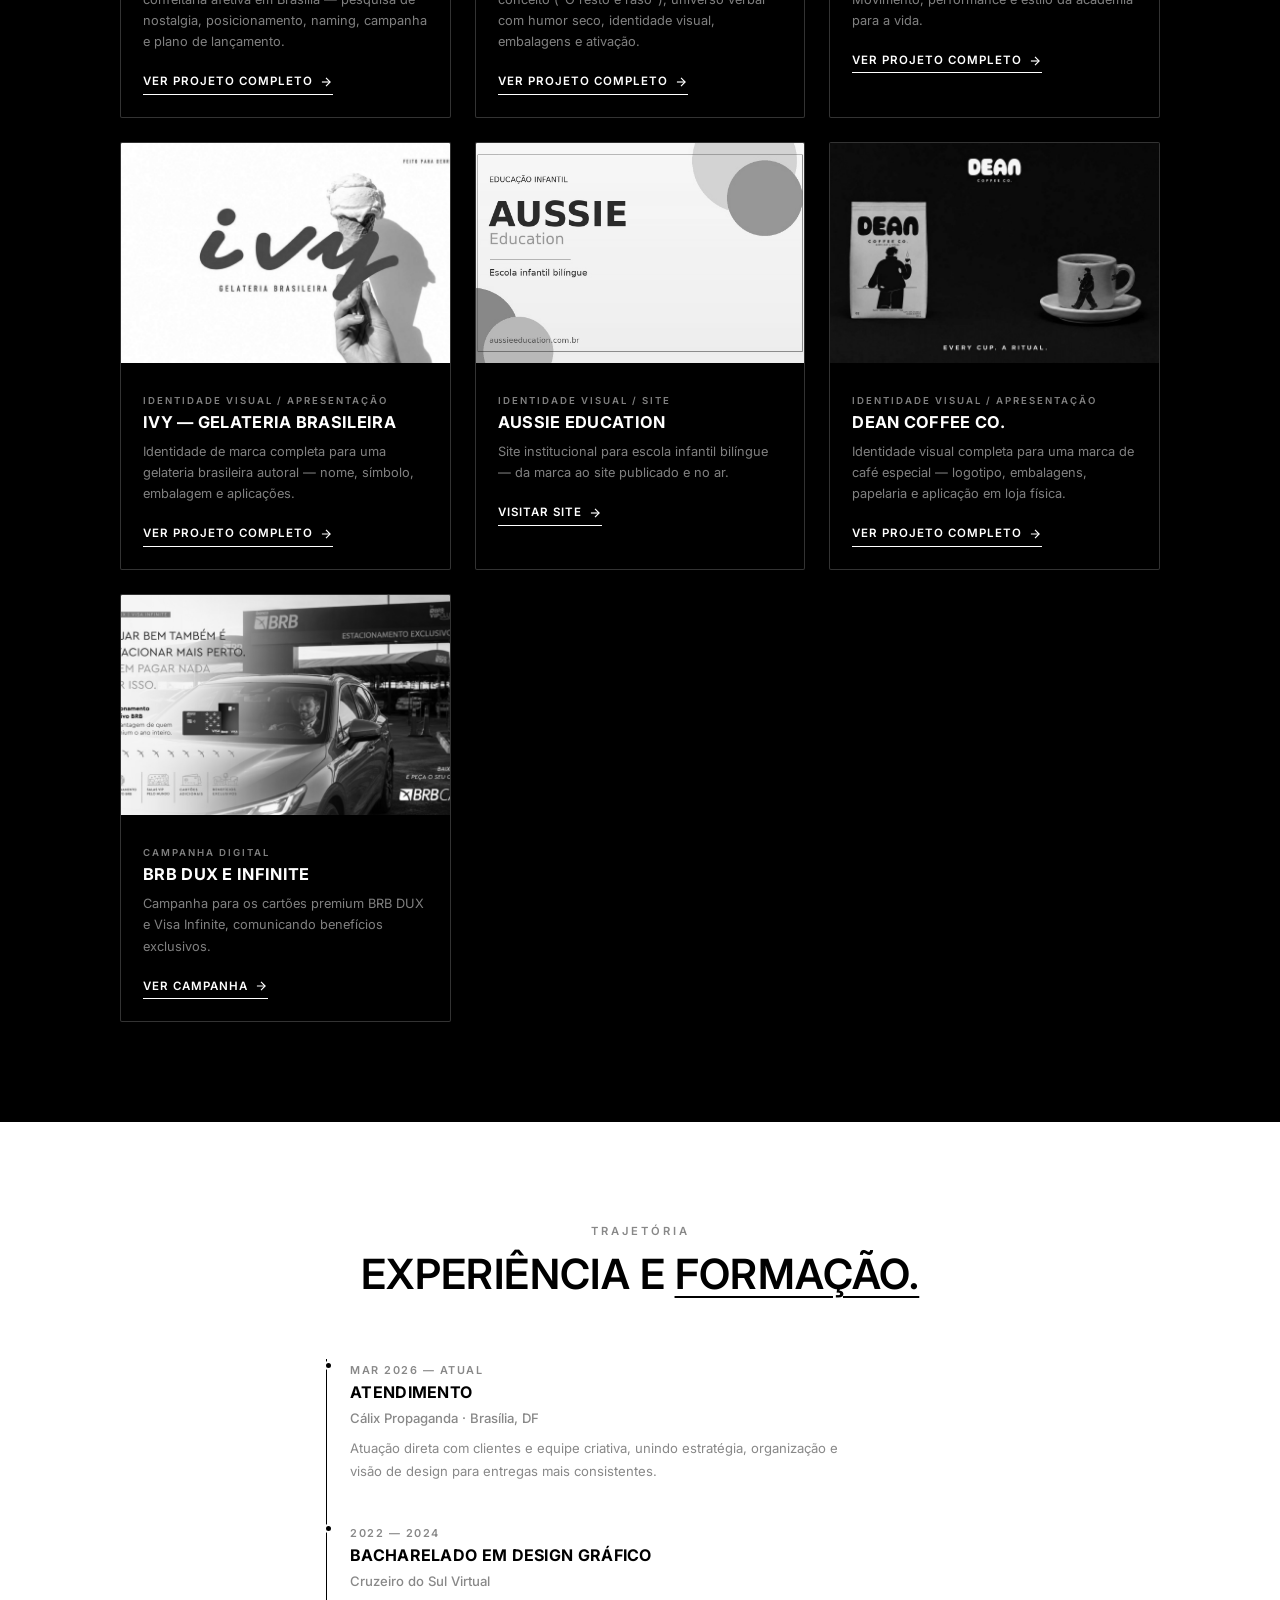
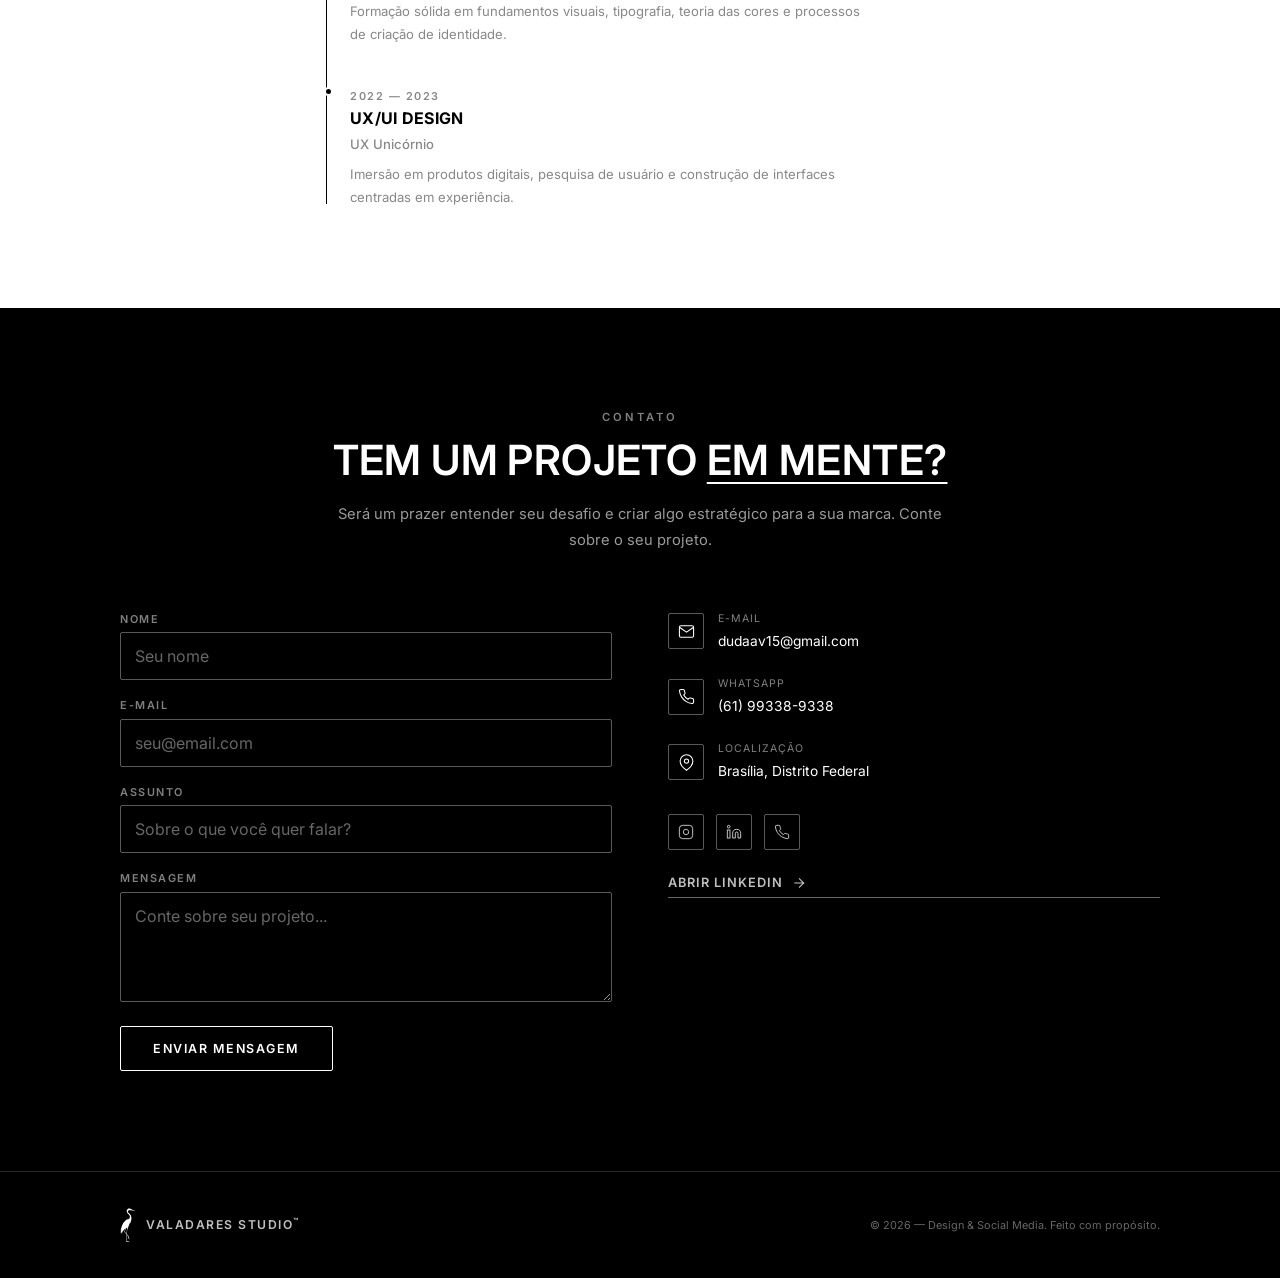
==== commit cab76d4d: "Adiciona projeto Luciana em destaque, Evolve Sports no lugar da Vira e Maffys" ====
--- a/index.html
+++ b/index.html
@@ -203,8 +203,46 @@
         <button class="filter-btn" data-filter="apresentacoes">Apresentações</button>
       </div>
 
-      <div class="projects-grid">
-
+            <div class="projects-grid">
+
+        <!-- DESTAQUE: Tastes Like Memory (Luciana) -->
+        <a class="project-card reveal" data-cat="branding apresentacoes" data-featured="true" href="luciana.html" target="_blank" rel="noopener noreferrer">
+          <div class="project-card-badge">Destaque</div>
+          <div class="project-card-img"><img src="img/luciana-cover.png" alt="Tastes Like Memory — Luciana" loading="lazy"></div>
+          <div class="project-card-arrow"><svg viewBox="0 0 24 24"><line x1="7" y1="17" x2="17" y2="7"/><polyline points="7 7 17 7 17 17"/></svg></div>
+          <div class="project-card-body">
+            <span class="project-card-cat">Brand Strategy · Naming · Posicionamento</span>
+            <h3 class="project-card-title">Tastes Like Memory — Luciana</h3>
+            <p class="project-card-desc">Construção de marca do zero para uma confeitaria afetiva em Brasília — pesquisa de nostalgia, posicionamento, naming, campanha e plano de lançamento.</p>
+            <span class="project-card-link">Ver projeto completo <svg viewBox="0 0 24 24"><line x1="5" y1="12" x2="19" y2="12"/><polyline points="12 5 19 12 12 19"/></svg></span>
+          </div>
+        </a>
+
+        <!-- AO LADO DA NOVA DA LUCIANA: MAFFY'S COOKIES -->
+        <a class="project-card reveal" data-delay="1" data-cat="branding campanha apresentacoes" data-featured="true" href="maffys.html" target="_blank" rel="noopener noreferrer">
+          <div class="project-card-img"><img src="img/maffys-01.jpg" alt="MAFFY'S Cookies — O resto é raso" loading="lazy"></div>
+          <div class="project-card-arrow"><svg viewBox="0 0 24 24"><line x1="7" y1="17" x2="17" y2="7"/><polyline points="7 7 17 7 17 17"/></svg></div>
+          <div class="project-card-body">
+            <span class="project-card-cat">Brand Strategy · Campanha · Embalagens</span>
+            <h3 class="project-card-title">MAFFY'S — Cookies Artesanais</h3>
+            <p class="project-card-desc">Estratégia completa de lançamento — conceito ("O resto é raso"), universo verbal com humor seco, identidade visual, embalagens e ativação.</p>
+            <span class="project-card-link">Ver projeto completo <svg viewBox="0 0 24 24"><line x1="5" y1="12" x2="19" y2="12"/><polyline points="12 5 19 12 12 19"/></svg></span>
+          </div>
+        </a>
+
+        <!-- NO LUGAR DA VIRÁ: EVOLVE SPORTS -->
+        <a class="project-card reveal" data-delay="2" data-cat="branding campanha apresentacoes" data-featured="true" href="evolve.html" target="_blank" rel="noopener noreferrer">
+          <div class="project-card-img"><img src="img/evolve-01.jpg" alt="EVOLVE SPORTS — Activewear & Lifestyle" loading="lazy"></div>
+          <div class="project-card-arrow"><svg viewBox="0 0 24 24"><line x1="7" y1="17" x2="17" y2="7"/><polyline points="7 7 17 7 17 17"/></svg></div>
+          <div class="project-card-body">
+            <span class="project-card-cat">Brand Strategy · Direção Criativa · Campanha</span>
+            <h3 class="project-card-title">EVOLVE SPORTS — Activewear</h3>
+            <p class="project-card-desc">Estratégia de marca e campanha para a expansão em activewear e lifestyle da Evolve. Movimento, performance e estilo da academia para a vida.</p>
+            <span class="project-card-link">Ver projeto completo <svg viewBox="0 0 24 24"><line x1="5" y1="12" x2="19" y2="12"/><polyline points="12 5 19 12 12 19"/></svg></span>
+          </div>
+        </a>
+
+        <!-- IVY -->
         <a class="project-card reveal" data-cat="branding apresentacoes" data-featured="true" href="ivy.html" target="_blank" rel="noopener noreferrer">
           <div class="project-card-img"><img src="img/ivy-01.jpg" alt="IVY — Gelateria Brasileira" loading="lazy"></div>
           <div class="project-card-arrow"><svg viewBox="0 0 24 24"><line x1="7" y1="17" x2="17" y2="7"/><polyline points="7 7 17 7 17 17"/></svg></div>
@@ -216,18 +254,8 @@
           </div>
         </a>
 
-        <a class="project-card reveal" data-delay="1" data-cat="branding apresentacoes" data-featured="true" href="vira.html" target="_blank" rel="noopener noreferrer">
-          <div class="project-card-img"><img src="img/vira-20.jpg" alt="VIRÁ — Mobiliário Contemporâneo" loading="lazy"></div>
-          <div class="project-card-arrow"><svg viewBox="0 0 24 24"><line x1="7" y1="17" x2="17" y2="7"/><polyline points="7 7 17 7 17 17"/></svg></div>
-          <div class="project-card-body">
-            <span class="project-card-cat">Identidade Visual / Apresentação</span>
-            <h3 class="project-card-title">VIRÁ — Mobiliário Contemporâneo</h3>
-            <p class="project-card-desc">Identidade de marca completa para um estúdio de mobiliário autoral brasileiro — nome, símbolo, sistema visual e aplicações.</p>
-            <span class="project-card-link">Ver projeto completo <svg viewBox="0 0 24 24"><line x1="5" y1="12" x2="19" y2="12"/><polyline points="12 5 19 12 12 19"/></svg></span>
-          </div>
-        </a>
-
-        <a class="project-card reveal" data-delay="2" data-cat="branding sites" data-featured="true" href="https://www.aussieeducation.com.br/" target="_blank" rel="noopener noreferrer">
+        <!-- AUSSIE EDUCATION -->
+        <a class="project-card reveal" data-delay="1" data-cat="branding sites" data-featured="true" href="https://www.aussieeducation.com.br/" target="_blank" rel="noopener noreferrer">
           <div class="project-card-img"><img src="img/aussie-cover.jpg" alt="Aussie Education — Site" loading="lazy"></div>
           <div class="project-card-arrow"><svg viewBox="0 0 24 24"><line x1="7" y1="17" x2="17" y2="7"/><polyline points="7 7 17 7 17 17"/></svg></div>
           <div class="project-card-body">
@@ -238,18 +266,8 @@
           </div>
         </a>
 
-        <a class="project-card reveal" data-cat="branding apresentacoes" data-featured="true" href="skedia.html" target="_blank" rel="noopener noreferrer">
-          <div class="project-card-img"><img src="img/skedia-01.jpg" alt="Skedia — Proposta de Marca" loading="lazy"></div>
-          <div class="project-card-arrow"><svg viewBox="0 0 24 24"><line x1="7" y1="17" x2="17" y2="7"/><polyline points="7 7 17 7 17 17"/></svg></div>
-          <div class="project-card-body">
-            <span class="project-card-cat">Identidade Visual / Apresentação</span>
-            <h3 class="project-card-title">Skedia — Proposta de Marca</h3>
-            <p class="project-card-desc">Posicionamento, direção criativa e sistema visual para uma IA vertical da saúde.</p>
-            <span class="project-card-link">Ver projeto completo <svg viewBox="0 0 24 24"><line x1="5" y1="12" x2="19" y2="12"/><polyline points="12 5 19 12 12 19"/></svg></span>
-          </div>
-        </a>
-
-        <a class="project-card reveal" data-delay="1" data-cat="branding apresentacoes" data-featured="true" href="dean-coffee.html" target="_blank" rel="noopener noreferrer">
+        <!-- DEAN COFFEE CO. -->
+        <a class="project-card reveal" data-delay="2" data-cat="branding apresentacoes" data-featured="true" href="dean-coffee.html" target="_blank" rel="noopener noreferrer">
           <div class="project-card-img"><img src="img/dean-19.jpg" alt="Dean Coffee Co. — Identidade Visual" loading="lazy"></div>
           <div class="project-card-arrow"><svg viewBox="0 0 24 24"><line x1="7" y1="17" x2="17" y2="7"/><polyline points="7 7 17 7 17 17"/></svg></div>
           <div class="project-card-body">
@@ -260,7 +278,8 @@
           </div>
         </a>
 
-        <div class="project-card reveal" data-delay="2" data-cat="campanha" data-featured="true" data-zoom>
+        <!-- BRB DUX E INFINITE -->
+        <div class="project-card reveal" data-cat="campanha" data-featured="true" data-zoom>
           <div class="project-card-img"><img src="projeto-brb-dux.jpeg" alt="BRB DUX e Infinite" loading="lazy"></div>
           <div class="project-card-arrow"><svg viewBox="0 0 24 24"><line x1="7" y1="17" x2="17" y2="7"/><polyline points="7 7 17 7 17 17"/></svg></div>
           <div class="project-card-body">
--- a/style.css
+++ b/style.css
@@ -715,6 +715,16 @@
 }
 .project-card:hover .project-card-arrow{opacity:1;transform:translateY(0)}
 .project-card-arrow svg{width:16px;height:16px;stroke:currentColor;fill:none;stroke-width:2}
+
+.project-card-badge{
+  position:absolute;top:14px;left:14px;
+  background:var(--white);color:var(--black);
+  font-size:.62rem;font-weight:700;letter-spacing:1.5px;
+  text-transform:uppercase;padding:5px 11px;
+  border-radius:var(--radius);z-index:3;
+  box-shadow:0 4px 12px rgba(0,0,0,0.3);
+}
+
 .project-card-body{padding:22px}
 .project-card-cat{
   font-size:.6rem;font-weight:600;letter-spacing:2px;
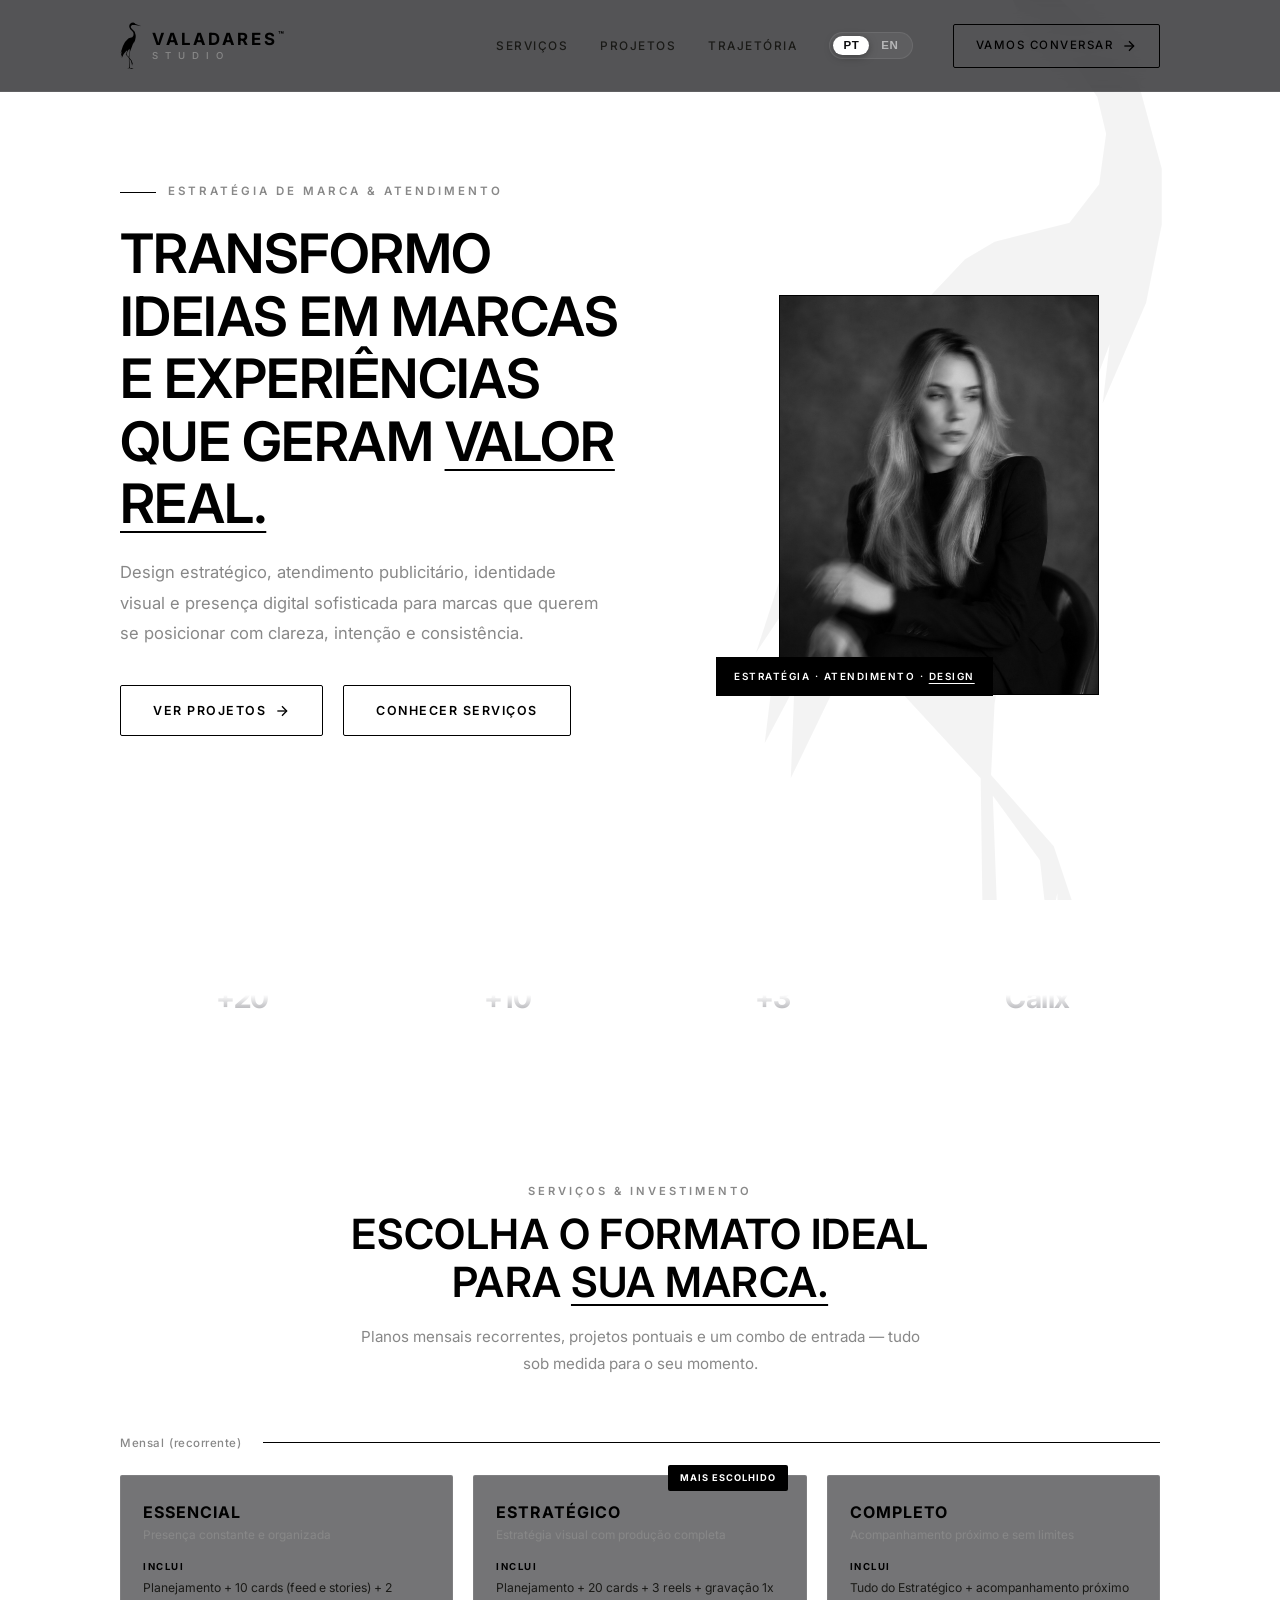
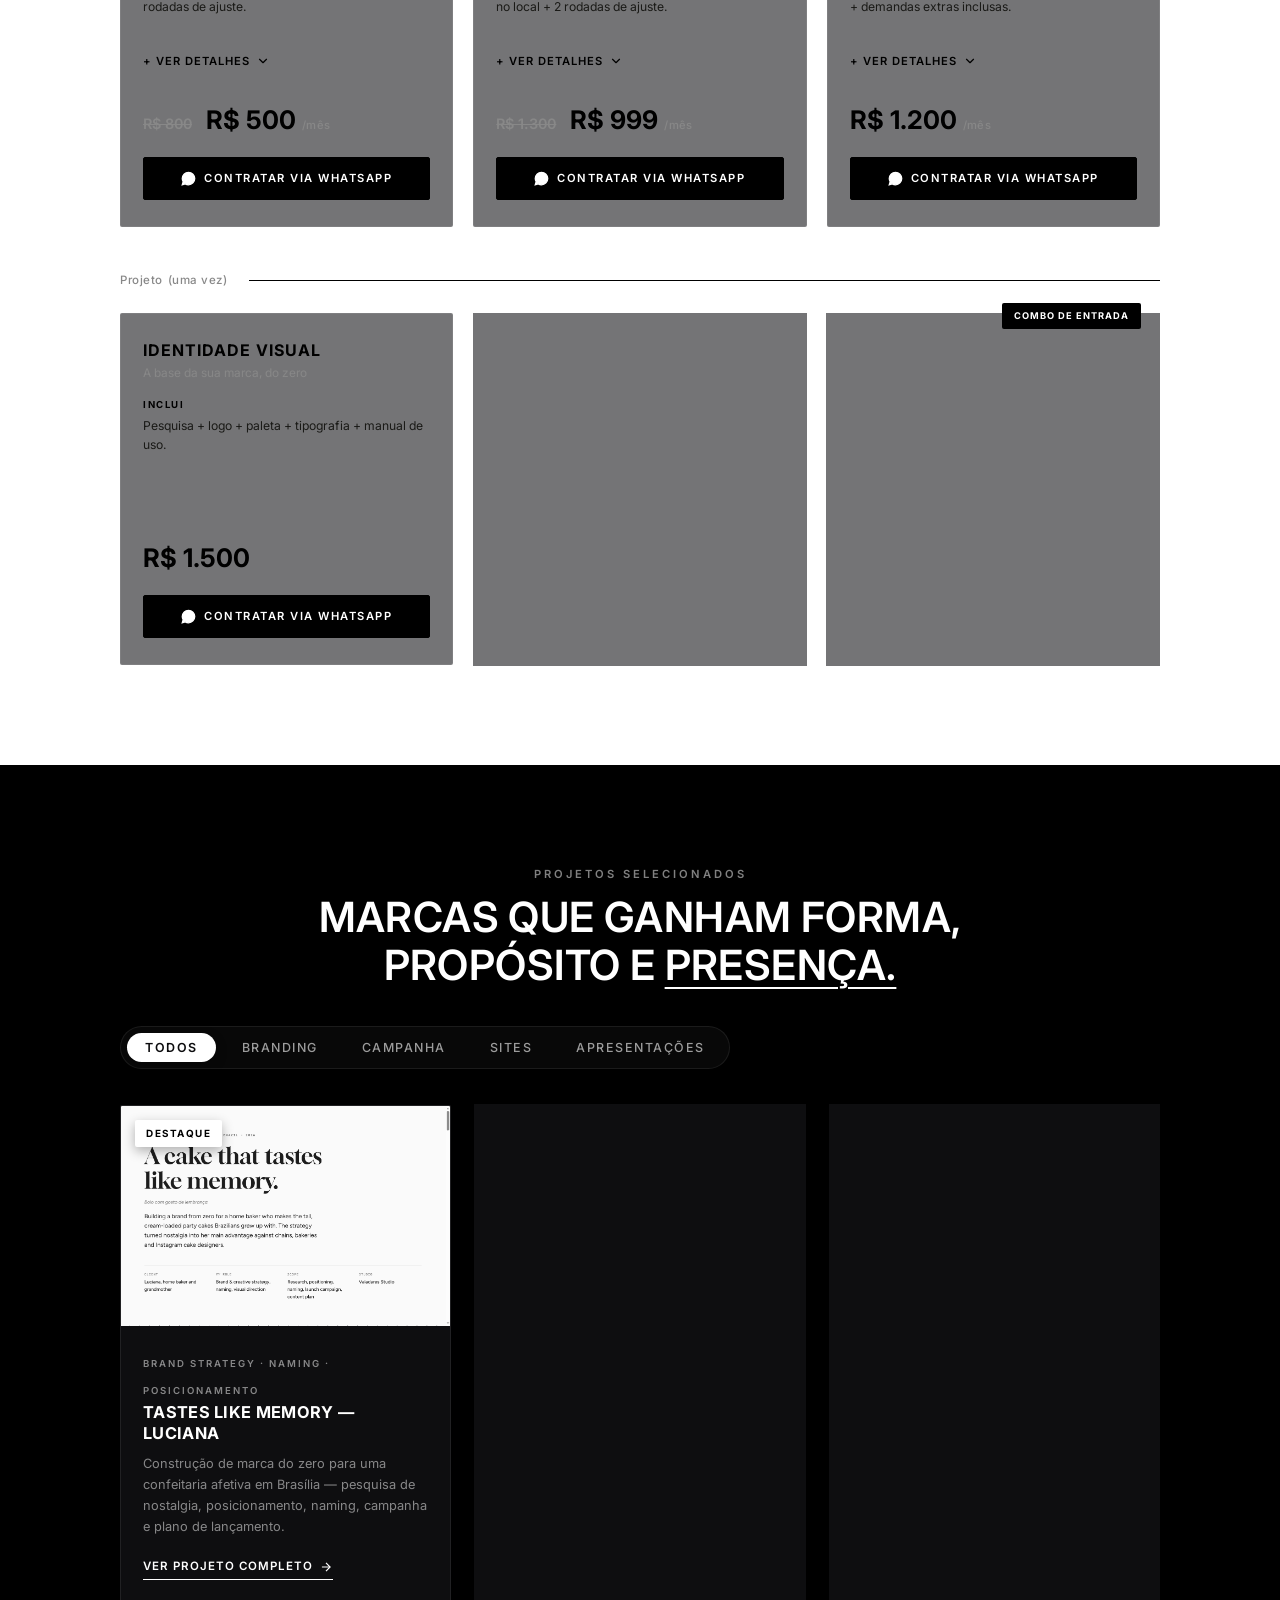
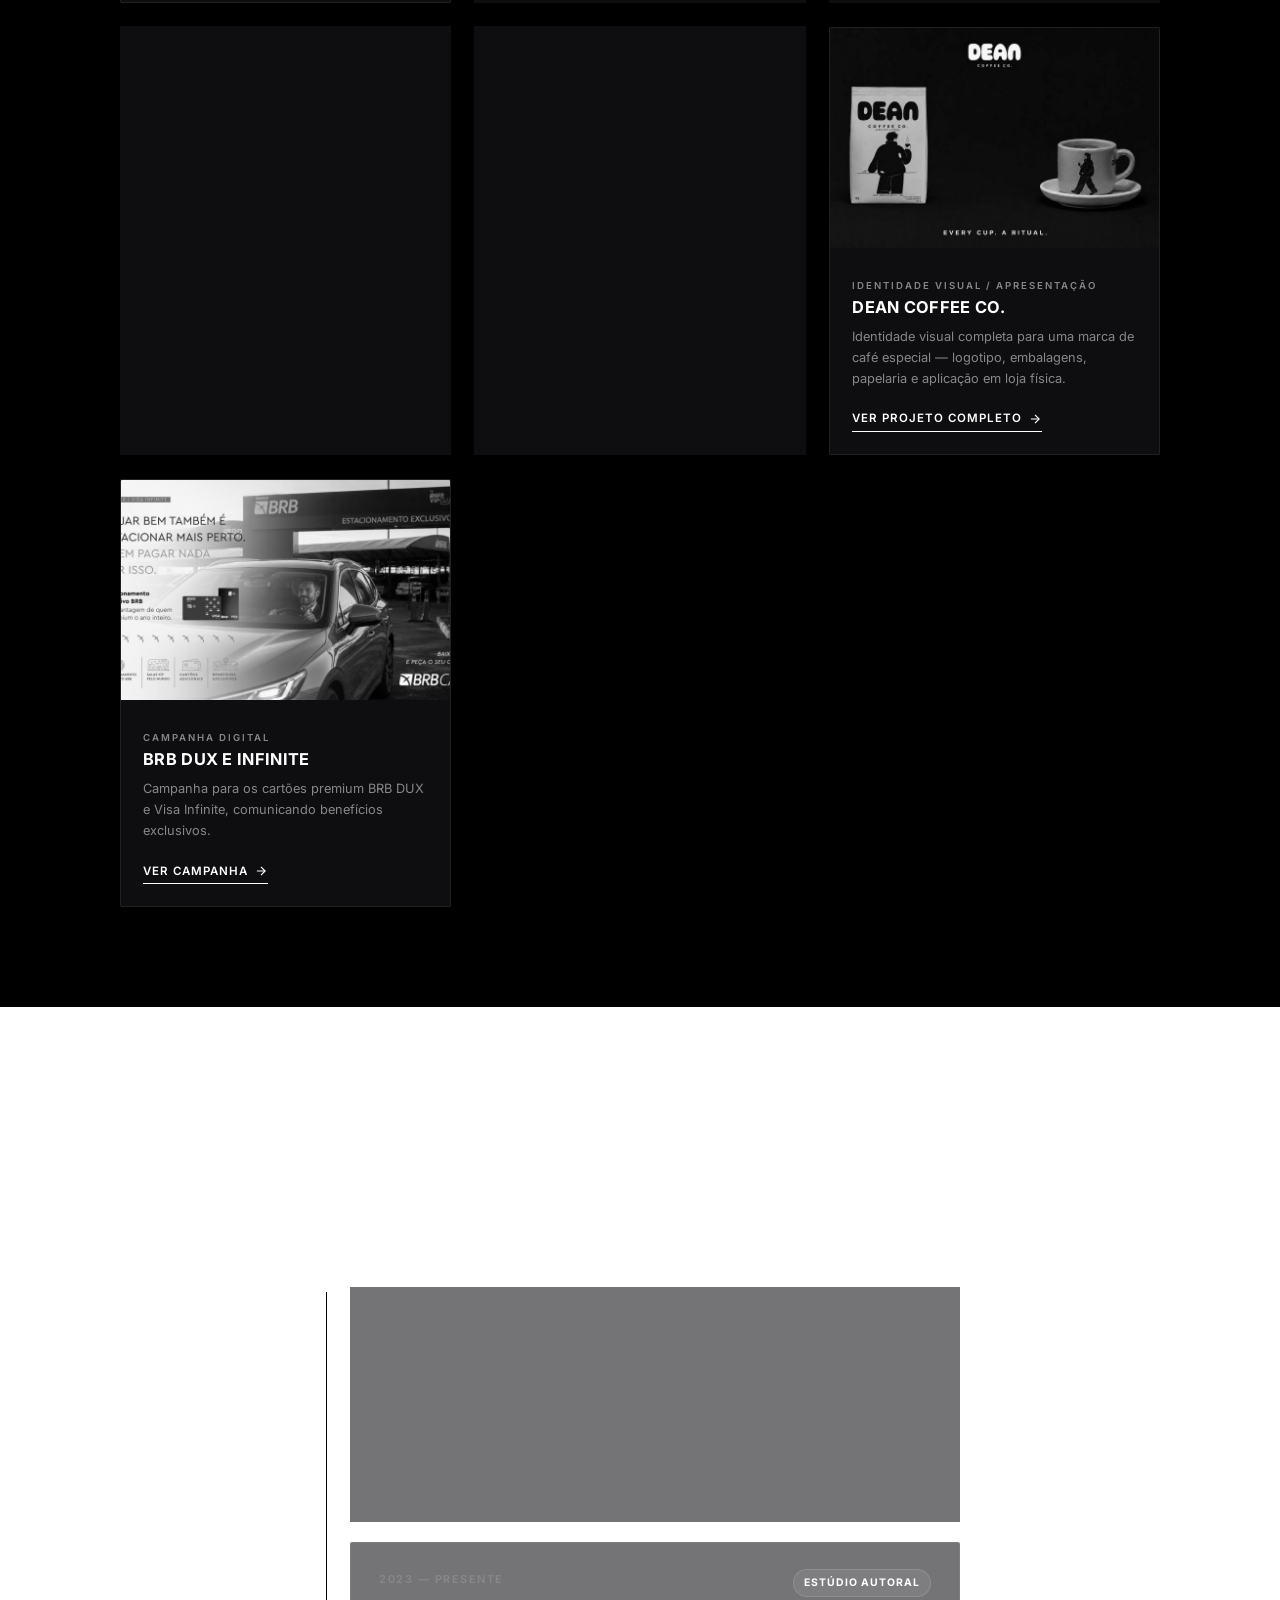
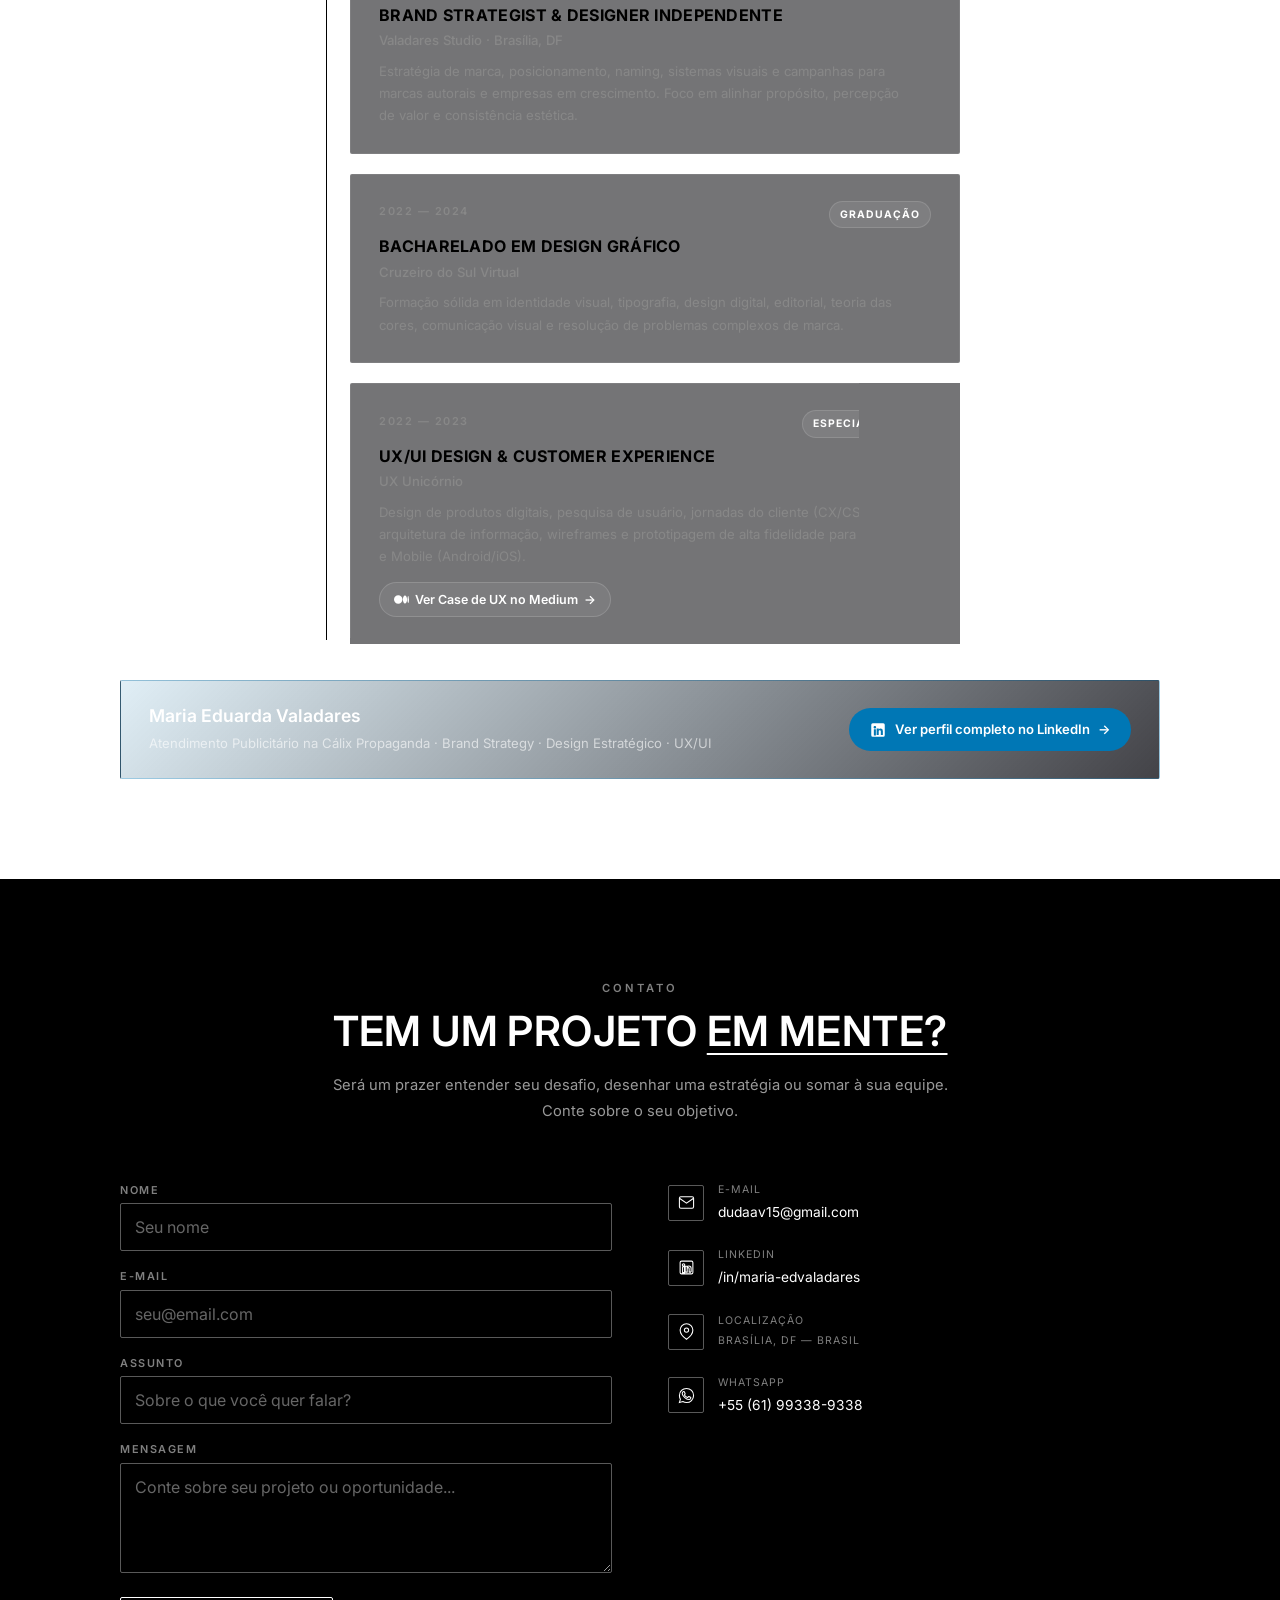
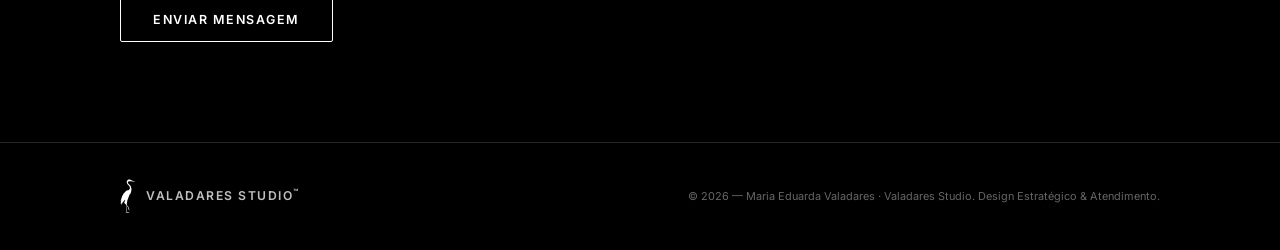
==== commit 70eb03a4: "Atualiza identidade visual estilo Apple, bilingue PT/EN, LinkedIn e artefato traduzido" ====
--- a/index.html
+++ b/index.html
@@ -3,123 +3,243 @@
 <head>
   <meta charset="UTF-8">
   <meta name="viewport" content="width=device-width, initial-scale=1.0">
-  <title>VALADARES™ STUDIO — Design Estratégico</title>
-  <meta name="description" content="Design estratégico, identidade visual, conteúdo visual, sites e presença digital sofisticada para marcas que querem se posicionar com clareza, intenção e consistência.">
+  <title>VALADARES™ STUDIO — Maria Eduarda Valadares · Design Estratégico & Atendimento</title>
+  <meta name="description" content="Design estratégico, atendimento publicitário, identidade visual e presença digital sofisticada por Maria Eduarda Valadares.">
   <link rel="icon" type="image/svg+xml" href="img/heron.svg">
   <link rel="preconnect" href="https://fonts.googleapis.com">
   <link rel="preconnect" href="https://fonts.gstatic.com" crossorigin>
-  <link href="https://fonts.googleapis.com/css2?family=Inter:wght@400;500;600;700&display=swap" rel="stylesheet">
+  <link href="https://fonts.googleapis.com/css2?family=Inter:wght@300;400;500;600;700&display=swap" rel="stylesheet">
   <link rel="stylesheet" href="style.css">
 </head>
 <body>
 
-  <!-- ═══════════════ NAVBAR ═══════════════ -->
+  <!-- ═══════════════ APPLE-INSPIRED NAVBAR ═══════════════ -->
   <nav class="navbar" id="navbar">
     <div class="container">
       <a href="#inicio" class="nav-logo">
-        <span class="nav-heron" aria-hidden="true"><svg viewBox="163 108 338 729"><path fill-rule="evenodd" d="M 366.0,116.0 L 340.0,120.0 L 316.0,139.0 L 307.0,157.0 L 305.0,184.0 L 321.0,220.0 L 353.0,249.0 L 367.0,270.0 L 372.0,291.0 L 368.0,320.0 L 351.0,342.0 L 308.0,353.0 L 291.0,363.0 L 240.0,417.0 L 208.0,475.0 L 171.0,589.0 L 195.0,553.0 L 181.0,600.0 L 176.0,641.0 L 193.0,609.0 L 191.0,661.0 L 220.0,601.0 L 262.0,551.0 L 275.0,547.0 L 252.0,609.0 L 300.0,661.0 L 302.0,808.0 L 296.0,816.0 L 272.0,823.0 L 308.0,820.0 L 355.0,829.0 L 347.0,822.0 L 373.0,824.0 L 352.0,815.0 L 320.0,813.0 L 312.0,805.0 L 307.0,671.0 L 334.0,708.0 L 339.0,752.0 L 344.0,727.0 L 345.0,770.0 L 353.0,750.0 L 356.0,785.0 L 359.0,751.0 L 342.0,700.0 L 306.0,659.0 L 308.0,618.0 L 318.0,561.0 L 374.0,412.0 L 370.0,446.0 L 395.0,388.0 L 404.0,343.0 L 404.0,311.0 L 389.0,256.0 L 337.0,205.0 L 329.0,187.0 L 331.0,171.0 L 351.0,155.0 L 398.0,153.0 L 493.0,172.0 L 402.0,137.0 L 385.0,122.0 Z M 312.0,521.0 L 313.0,522.0 L 313.0,523.0 L 312.0,524.0 L 312.0,544.0 L 311.0,545.0 L 311.0,549.0 L 312.0,550.0 L 312.0,558.0 L 311.0,559.0 L 311.0,564.0 L 310.0,565.0 L 310.0,572.0 L 309.0,573.0 L 309.0,577.0 L 308.0,578.0 L 308.0,585.0 L 307.0,586.0 L 307.0,591.0 L 306.0,592.0 L 306.0,598.0 L 305.0,599.0 L 305.0,605.0 L 304.0,606.0 L 304.0,610.0 L 303.0,611.0 L 303.0,616.0 L 302.0,617.0 L 302.0,621.0 L 301.0,622.0 L 301.0,624.0 L 300.0,625.0 L 300.0,627.0 L 299.0,628.0 L 299.0,630.0 L 298.0,631.0 L 298.0,635.0 L 297.0,636.0 L 297.0,640.0 L 298.0,641.0 L 298.0,646.0 L 297.0,647.0 L 296.0,647.0 L 293.0,644.0 L 293.0,643.0 L 289.0,639.0 L 289.0,638.0 L 285.0,634.0 L 285.0,633.0 L 278.0,626.0 L 278.0,625.0 L 271.0,618.0 L 271.0,617.0 L 267.0,613.0 L 267.0,612.0 L 266.0,611.0 L 266.0,607.0 L 265.0,606.0 L 265.0,603.0 L 264.0,602.0 L 264.0,595.0 L 266.0,592.0 L 266.0,590.0 L 268.0,587.0 L 268.0,585.0 L 270.0,582.0 L 270.0,580.0 L 272.0,577.0 L 272.0,575.0 L 274.0,572.0 L 274.0,570.0 L 277.0,565.0 L 277.0,563.0 L 278.0,562.0 L 278.0,561.0 L 279.0,560.0 L 280.0,557.0 L 282.0,555.0 L 282.0,554.0 L 286.0,549.0 L 286.0,548.0 L 287.0,547.0 L 288.0,544.0 L 290.0,542.0 L 290.0,541.0 L 292.0,539.0 L 292.0,538.0 L 296.0,533.0 L 297.0,533.0 L 300.0,530.0 L 301.0,530.0 L 305.0,526.0 L 306.0,526.0 L 311.0,521.0 Z"/></svg></span>
+        <span class="nav-heron" aria-hidden="true">
+          <svg viewBox="163 108 338 729"><path fill-rule="evenodd" d="M 366.0,116.0 L 340.0,120.0 L 316.0,139.0 L 307.0,157.0 L 305.0,184.0 L 321.0,220.0 L 353.0,249.0 L 367.0,270.0 L 372.0,291.0 L 368.0,320.0 L 351.0,342.0 L 308.0,353.0 L 291.0,363.0 L 240.0,417.0 L 208.0,475.0 L 171.0,589.0 L 195.0,553.0 L 181.0,600.0 L 176.0,641.0 L 193.0,609.0 L 191.0,661.0 L 220.0,601.0 L 262.0,551.0 L 275.0,547.0 L 252.0,609.0 L 300.0,661.0 L 302.0,808.0 L 296.0,816.0 L 272.0,823.0 L 308.0,820.0 L 355.0,829.0 L 347.0,822.0 L 373.0,824.0 L 352.0,815.0 L 320.0,813.0 L 312.0,805.0 L 307.0,671.0 L 334.0,708.0 L 339.0,752.0 L 344.0,727.0 L 345.0,770.0 L 353.0,750.0 L 356.0,785.0 L 359.0,751.0 L 342.0,700.0 L 306.0,659.0 L 308.0,618.0 L 318.0,561.0 L 374.0,412.0 L 370.0,446.0 L 395.0,388.0 L 404.0,343.0 L 404.0,311.0 L 389.0,256.0 L 337.0,205.0 L 329.0,187.0 L 331.0,171.0 L 351.0,155.0 L 398.0,153.0 L 493.0,172.0 L 402.0,137.0 L 385.0,122.0 Z M 312.0,521.0 L 313.0,522.0 L 313.0,523.0 L 312.0,524.0 L 312.0,544.0 L 311.0,545.0 L 311.0,549.0 L 312.0,550.0 L 312.0,558.0 L 311.0,559.0 L 311.0,564.0 L 310.0,565.0 L 310.0,572.0 L 309.0,573.0 L 309.0,577.0 L 308.0,578.0 L 308.0,585.0 L 307.0,586.0 L 307.0,591.0 L 306.0,592.0 L 306.0,598.0 L 305.0,599.0 L 305.0,605.0 L 304.0,606.0 L 304.0,610.0 L 303.0,611.0 L 303.0,616.0 L 302.0,617.0 L 302.0,621.0 L 301.0,622.0 L 301.0,624.0 L 300.0,625.0 L 300.0,627.0 L 299.0,628.0 L 299.0,630.0 L 298.0,631.0 L 298.0,635.0 L 297.0,636.0 L 297.0,640.0 L 298.0,641.0 L 298.0,646.0 L 297.0,647.0 L 296.0,647.0 L 293.0,644.0 L 293.0,643.0 L 289.0,639.0 L 289.0,638.0 L 285.0,634.0 L 285.0,633.0 L 278.0,626.0 L 278.0,625.0 L 271.0,618.0 L 271.0,617.0 L 267.0,613.0 L 267.0,612.0 L 266.0,611.0 L 266.0,607.0 L 265.0,606.0 L 265.0,603.0 L 264.0,602.0 L 264.0,595.0 L 266.0,592.0 L 266.0,590.0 L 268.0,587.0 L 268.0,585.0 L 270.0,582.0 L 270.0,580.0 L 272.0,577.0 L 272.0,575.0 L 274.0,572.0 L 274.0,570.0 L 277.0,565.0 L 277.0,563.0 L 278.0,562.0 L 278.0,561.0 L 279.0,560.0 L 280.0,557.0 L 282.0,555.0 L 282.0,554.0 L 286.0,549.0 L 286.0,548.0 L 287.0,547.0 L 288.0,544.0 L 290.0,542.0 L 290.0,541.0 L 292.0,539.0 L 292.0,538.0 L 296.0,533.0 L 297.0,533.0 L 300.0,530.0 L 301.0,530.0 L 305.0,526.0 L 306.0,526.0 L 311.0,521.0 Z"/></svg>
+        </span>
         <span class="nav-logo-text">
           <span class="nav-wordmark">VALADARES<sup>™</sup></span>
           <span class="nav-submark">STUDIO</span>
         </span>
       </a>
+
       <div class="nav-links">
-        <a href="#packs">Serviços</a>
-        <a href="#projetos">Projetos</a>
-        <a href="#experiencia">Experiência</a>
-        <a href="#contato" class="btn btn-primary">Vamos conversar <svg viewBox="0 0 24 24"><line x1="5" y1="12" x2="19" y2="12"/><polyline points="12 5 19 12 12 19"/></svg></a>
-      </div>
+        <a href="#packs" data-i18n="nav_services">Serviços</a>
+        <a href="#projetos" data-i18n="nav_projects">Projetos</a>
+        <a href="#experiencia" data-i18n="nav_experience">Trajetória</a>
+        
+        <!-- Segmented Language Switcher -->
+        <div class="lang-switch" role="radiogroup" aria-label="Idioma / Language">
+          <button type="button" class="lang-btn active" data-lang-btn="pt">PT</button>
+          <button type="button" class="lang-btn" data-lang-btn="en">EN</button>
+        </div>
+
+        <a href="#contato" class="btn btn-primary">
+          <span data-i18n="nav_contact_btn">Vamos conversar</span>
+          <svg viewBox="0 0 24 24"><line x1="5" y1="12" x2="19" y2="12"/><polyline points="12 5 19 12 12 19"/></svg>
+        </a>
+      </div>
+
       <button class="nav-toggle" aria-label="Abrir menu">
         <span></span><span></span><span></span>
       </button>
     </div>
   </nav>
+
   <div class="mobile-menu" id="mobileMenu">
-    <a href="#packs">Serviços</a>
-    <a href="#projetos">Projetos</a>
-    <a href="#experiencia">Experiência</a>
-    <a href="#contato" class="btn btn-primary">Vamos conversar</a>
+    <div class="mobile-lang-row">
+      <div class="lang-switch" role="radiogroup" aria-label="Idioma / Language">
+        <button type="button" class="lang-btn active" data-lang-btn="pt">PT</button>
+        <button type="button" class="lang-btn" data-lang-btn="en">EN</button>
+      </div>
+    </div>
+    <a href="#packs" data-i18n="nav_services">Serviços</a>
+    <a href="#projetos" data-i18n="nav_projects">Projetos</a>
+    <a href="#experiencia" data-i18n="nav_experience">Trajetória</a>
+    <a href="#contato" class="btn btn-primary" data-i18n="nav_contact_btn">Vamos conversar</a>
   </div>
 
   <!-- ═══════════════ HERO ═══════════════ -->
   <section class="hero" id="inicio">
     <div class="hero-heron-mark" aria-hidden="true">
-      <svg viewBox="163 108 338 729"><path fill-rule="evenodd" d="M 366.0,116.0 L 340.0,120.0 L 316.0,139.0 L 307.0,157.0 L 305.0,184.0 L 321.0,220.0 L 353.0,249.0 L 367.0,270.0 L 372.0,291.0 L 368.0,320.0 L 351.0,342.0 L 308.0,353.0 L 291.0,363.0 L 240.0,417.0 L 208.0,475.0 L 171.0,589.0 L 195.0,553.0 L 181.0,600.0 L 176.0,641.0 L 193.0,609.0 L 191.0,661.0 L 220.0,601.0 L 262.0,551.0 L 275.0,547.0 L 252.0,609.0 L 300.0,661.0 L 302.0,808.0 L 296.0,816.0 L 272.0,823.0 L 308.0,820.0 L 355.0,829.0 L 347.0,822.0 L 373.0,824.0 L 352.0,815.0 L 320.0,813.0 L 312.0,805.0 L 307.0,671.0 L 334.0,708.0 L 339.0,752.0 L 344.0,727.0 L 345.0,770.0 L 353.0,750.0 L 356.0,785.0 L 359.0,751.0 L 342.0,700.0 L 306.0,659.0 L 308.0,618.0 L 318.0,561.0 L 374.0,412.0 L 370.0,446.0 L 395.0,388.0 L 404.0,343.0 L 404.0,311.0 L 389.0,256.0 L 337.0,205.0 L 329.0,187.0 L 331.0,171.0 L 351.0,155.0 L 398.0,153.0 L 493.0,172.0 L 402.0,137.0 L 385.0,122.0 Z M 312.0,521.0 L 313.0,522.0 L 313.0,523.0 L 312.0,524.0 L 312.0,544.0 L 311.0,545.0 L 311.0,549.0 L 312.0,550.0 L 312.0,558.0 L 311.0,559.0 L 311.0,564.0 L 310.0,565.0 L 310.0,572.0 L 309.0,573.0 L 309.0,577.0 L 308.0,578.0 L 308.0,585.0 L 307.0,586.0 L 307.0,591.0 L 306.0,592.0 L 306.0,598.0 L 305.0,599.0 L 305.0,605.0 L 304.0,606.0 L 304.0,610.0 L 303.0,611.0 L 303.0,616.0 L 302.0,617.0 L 302.0,621.0 L 301.0,622.0 L 301.0,624.0 L 300.0,625.0 L 300.0,627.0 L 299.0,628.0 L 299.0,630.0 L 298.0,631.0 L 298.0,635.0 L 297.0,636.0 L 297.0,640.0 L 298.0,641.0 L 298.0,646.0 L 297.0,647.0 L 296.0,647.0 L 293.0,644.0 L 293.0,643.0 L 289.0,639.0 L 289.0,638.0 L 285.0,634.0 L 285.0,633.0 L 278.0,626.0 L 278.0,625.0 L 271.0,618.0 L 271.0,617.0 L 267.0,613.0 L 267.0,612.0 L 266.0,611.0 L 266.0,607.0 L 265.0,606.0 L 265.0,603.0 L 264.0,602.0 L 264.0,595.0 L 266.0,592.0 L 266.0,590.0 L 268.0,587.0 L 268.0,585.0 L 270.0,582.0 L 270.0,580.0 L 272.0,577.0 L 272.0,575.0 L 274.0,572.0 L 274.0,570.0 L 277.0,565.0 L 277.0,563.0 L 278.0,562.0 L 278.0,561.0 L 279.0,560.0 L 280.0,557.0 L 282.0,555.0 L 282.0,554.0 L 286.0,549.0 L 286.0,548.0 L 287.0,547.0 L 288.0,544.0 L 290.0,542.0 L 290.0,541.0 L 292.0,539.0 L 292.0,538.0 L 296.0,533.0 L 297.0,533.0 L 300.0,530.0 L 301.0,530.0 L 305.0,526.0 L 306.0,526.0 L 311.0,521.0 Z"/></svg>
+      <svg viewBox="163 108 338 729"><path fill-rule="evenodd" d="M 366.0,116.0 L 340.0,120.0 L 316.0,139.0 L 307.0,157.0 L 305.0,184.0 L 321.0,220.0 L 353.0,249.0 L 367.0,270.0 L 372.0,291.0 L 368.0,320.0 L 351.0,342.0 L 308.0,353.0 L 291.0,363.0 L 240.0,417.0 L 208.0,475.0 L 171.0,589.0 L 195.0,553.0 L 181.0,600.0 L 176.0,641.0 L 193.0,609.0 L 191.0,661.0 L 220.0,601.0 L 262.0,551.0 L 275.0,547.0 L 252.0,609.0 L 300.0,661.0 L 302.0,808.0 L 296.0,816.0 L 272.0,823.0 L 308.0,820.0 L 355.0,829.0 L 347.0,822.0 L 373.0,824.0 L 352.0,815.0 L 320.0,813.0 L 312.0,805.0 L 307.0,671.0 L 334.0,708.0 L 339.0,752.0 L 344.0,727.0 L 345.0,770.0 L 353.0,750.0 L 356.0,785.0 L 359.0,751.0 L 342.0,700.0 L 306.0,659.0 L 308.0,618.0 L 318.0,561.0 L 374.0,412.0 L 370.0,446.0 L 395.0,388.0 L 404.0,343.0 L 404.0,311.0 L 389.0,256.0 L 337.0,205.0 L 329.0,187.0 L 331.0,171.0 L 351.0,155.0 L 398.0,153.0 L 493.0,172.0 L 402.0,137.0 L 385.0,122.0 Z"/></svg>
     </div>
     <div class="container">
       <div class="hero-content">
-        <span class="hero-greeting reveal">Design Estratégico</span>
-        <h1 class="hero-title reveal" data-delay="1">
+        <span class="hero-greeting reveal" data-i18n="hero_eyebrow">Estratégia de Marca & Atendimento</span>
+        <h1 class="hero-title reveal" data-delay="1" data-i18n-html="hero_title">
           Transformo ideias em marcas e experiências que geram <em>valor real.</em>
         </h1>
-        <p class="hero-subtitle reveal" data-delay="2">
-          Design estratégico, identidade visual, conteúdo visual, sites e presença digital sofisticada para marcas que querem se posicionar com clareza, intenção e consistência.
+        <p class="hero-subtitle reveal" data-delay="2" data-i18n="hero_subtitle">
+          Design estratégico, atendimento publicitário, identidade visual e presença digital sofisticada para marcas que querem se posicionar com clareza, intenção e consistência.
         </p>
         <div class="hero-buttons reveal" data-delay="3">
-          <a href="#projetos" class="btn btn-primary">Ver projetos <svg viewBox="0 0 24 24"><line x1="5" y1="12" x2="19" y2="12"/><polyline points="12 5 19 12 12 19"/></svg></a>
-          <a href="#servicos" class="btn btn-outline">Conhecer serviços</a>
+          <a href="#projetos" class="btn btn-primary">
+            <span data-i18n="hero_cta_projects">Ver projetos</span>
+            <svg viewBox="0 0 24 24"><line x1="5" y1="12" x2="19" y2="12"/><polyline points="12 5 19 12 12 19"/></svg>
+          </a>
+          <a href="#packs" class="btn btn-outline" data-i18n="hero_cta_services">Conhecer serviços</a>
+          <a href="https://www.linkedin.com/in/maria-edvaladares/" target="_blank" rel="noopener noreferrer" class="btn btn-outline btn-linkedin" title="LinkedIn">
+            <svg viewBox="0 0 24 24"><path d="M19 3a2 2 0 0 1 2 2v14a2 2 0 0 1-2 2H5a2 2 0 0 1-2-2V5a2 2 0 0 1 2-2h14m-.5 15.5v-5.3a3.26 3.26 0 0 0-3.26-3.26c-.85 0-1.84.52-2.28 1.3v-1.11h-2.79v8.37h2.79v-4.93c0-.77.62-1.4 1.39-1.4a1.4 1.4 0 0 1 1.4 1.4v4.93h2.75M6.46 10.9v8.37H9.2V10.9H6.46M7.83 6.64c-.94 0-1.7.76-1.7 1.7 0 .93.76 1.7 1.7 1.7.93 0 1.7-.77 1.7-1.7 0-.94-.77-1.7-1.7-1.7Z"/></svg>
+            <span>LinkedIn</span>
+          </a>
         </div>
       </div>
       <div class="hero-image reveal" data-delay="2">
         <div class="hero-image-wrapper">
-          <img src="profile-bw.jpg" alt="Maria Eduarda Valadares — Designer Estratégica">
+          <img src="profile-bw.jpg" alt="Maria Eduarda Valadares — Brand Strategist & Atendimento Publicitário">
         </div>
         <div class="hero-badge">
-          <span>Estratégia · Design · <em>Conexão</em></span>
+          <span data-i18n-html="hero_badge">Estratégia · Atendimento · <em>Design</em></span>
         </div>
       </div>
     </div>
   </section>
+
+  <!-- ═══════════════ APPLE METRIC STRIP ═══════════════ -->
+  <div class="hero-strip reveal" data-delay="3">
+    <div class="container">
+      <div class="strip-grid">
+        <div class="strip-item">
+          <span class="strip-num">+20</span>
+          <span class="strip-label" data-i18n="strip_projects">Projetos Entregues</span>
+        </div>
+        <div class="strip-item">
+          <span class="strip-num">+10</span>
+          <span class="strip-label" data-i18n="strip_brands">Marcas Transformadas</span>
+        </div>
+        <div class="strip-item">
+          <span class="strip-num">+3</span>
+          <span class="strip-label" data-i18n="strip_years">Anos de Experiência</span>
+        </div>
+        <div class="strip-item">
+          <span class="strip-num">Cálix</span>
+          <span class="strip-label" data-i18n="strip_calix">Atendimento Publicitário na Cálix</span>
+        </div>
+      </div>
+    </div>
+  </div>
+
   <!-- ═══════════════ PACKS ★ MAIN SECTION ═══════════════ -->
   <section class="packs" id="packs">
     <div class="container">
       <div class="packs-header">
-        <span class="eyebrow reveal">Serviços &amp; Valores</span>
-        <h2 class="section-title reveal" data-delay="1">Escolha o formato ideal para <em>sua marca.</em></h2>
-        <p class="section-desc reveal" data-delay="2" style="margin:0 auto">Planos mensais recorrentes, projetos pontuais e um combo de entrada — tudo sob medida.</p>
+        <span class="eyebrow reveal" data-i18n="packs_eyebrow">Serviços &amp; Investimento</span>
+        <h2 class="section-title reveal" data-delay="1" data-i18n-html="packs_title">Escolha o formato ideal para <em>sua marca.</em></h2>
+        <p class="section-desc reveal" data-delay="2" style="margin:0 auto" data-i18n="packs_desc">Planos mensais recorrentes, projetos pontuais e um combo de entrada — tudo sob medida para o seu momento.</p>
       </div>
 
       <!-- ── MENSAL (recorrente) ── -->
       <div class="packs-group reveal">
         <div class="packs-group-head">
-          <h3 class="packs-group-title">Mensal <span>(recorrente)</span></h3>
+          <h3 class="packs-group-title"><span data-i18n="packs_group_monthly">Mensal</span> <span data-i18n="packs_group_recurring">(recorrente)</span></h3>
           <span class="packs-group-line"></span>
         </div>
         <div class="packs-tri-grid">
 
             <div class="pack-mini">
-            <h4 class="pack-mini-name">Essencial</h4>
-            <p class="pack-mini-sub">Presença constante e organizada</p>
-            <div class="pack-mini-block"><span class="pack-mini-label">Inclui</span><p class="pack-mini-value">Planejamento + 10 cards (feed e stories) + 2 rodadas de ajuste.</p></div>
-            <div class="pack-mini-foot">
-            <button class="pack-detail-toggle" type="button" aria-expanded="false" aria-controls="det-essencial"><span class="pack-detail-toggle-txt">+ Ver detalhes</span><svg class="pack-detail-chevron" viewBox="0 0 24 24"><polyline points="6 9 12 15 18 9"/></svg></button>
-            <div class="pack-detail-panel" id="det-essencial" role="region"><div class="pack-detail-inner"><div class="pack-detail-content"><h5 class="pack-detail-sub">O que você recebe</h5><ul class="pack-detail-list"><li>Planejamento de conteúdo do mês: linha editorial, temas e cronograma definidos antes da produção</li><li>10 cards para feed e stories, dentro da identidade da marca</li><li>Até 2 rodadas de ajuste por peça</li><li>Alinhamento por mensagem em horário comercial</li></ul><h5 class="pack-detail-sub">Como funciona</h5><p class="pack-detail-p">No início do mês eu envio o planejamento para aprovação. Aprovado, produzo as peças e entrego tudo pronto para postar.</p><h5 class="pack-detail-sub">Ideal para</h5><p class="pack-detail-p">Marcas que querem presença constante e organizada, sem necessidade de volume alto ou vídeo.</p></div></div></div>
-            <div class="pack-mini-price"><span class="pack-mini-price-old">R$ 800</span>R$ 500<span class="pack-mini-per">/mês</span></div>
-            <a href="https://wa.me/5561993389338?text=Ol%C3%A1%2C%20tenho%20interesse%20no%20plano%20Essencial!" class="btn btn-whatsapp btn-sm" target="_blank" rel="noopener noreferrer"><svg viewBox="0 0 24 24"><path d="M17.472 14.382c-.297-.149-1.758-.867-2.03-.967-.273-.099-.471-.148-.67.15-.197.297-.767.966-.94 1.164-.173.199-.347.223-.644.075-.297-.15-1.255-.463-2.39-1.475-.883-.788-1.48-1.761-1.653-2.059-.173-.297-.018-.458.13-.606.134-.133.298-.347.446-.52.149-.174.198-.298.298-.497.099-.198.05-.371-.025-.52-.075-.149-.669-1.612-.916-2.207-.242-.579-.487-.5-.669-.51-.173-.008-.371-.01-.57-.01-.198 0-.52.074-.792.372-.272.297-1.04 1.016-1.04 2.479 0 1.462 1.065 2.875 1.213 3.074.149.198 2.096 3.2 5.077 4.487.709.306 1.262.489 1.694.625.712.227 1.36.195 1.871.118.571-.085 1.758-.719 2.006-1.413.248-.694.248-1.289.173-1.413-.074-.124-.272-.198-.57-.347z"/><path d="M12 2C6.477 2 2 6.477 2 12c0 1.89.525 3.66 1.438 5.168L2 22l4.832-1.438A9.955 9.955 0 0012 22c5.523 0 10-4.477 10-10S17.523 2 12 2z"/></svg> Contratar via WhatsApp</a>
-            </div></div>
+              <h4 class="pack-mini-name" data-i18n="pack_essential_name">Essencial</h4>
+              <p class="pack-mini-sub" data-i18n="pack_essential_sub">Presença constante e organizada</p>
+              <div class="pack-mini-block">
+                <span class="pack-mini-label" data-i18n="pack_essential_includes_lbl">Inclui</span>
+                <p class="pack-mini-value" data-i18n="pack_essential_includes_val">Planejamento + 10 cards (feed e stories) + 2 rodadas de ajuste.</p>
+              </div>
+              <div class="pack-mini-foot">
+                <button class="pack-detail-toggle" type="button" aria-expanded="false" aria-controls="det-essencial">
+                  <span class="pack-detail-toggle-txt" data-i18n="btn_details_more">+ Ver detalhes</span>
+                  <svg class="pack-detail-chevron" viewBox="0 0 24 24"><polyline points="6 9 12 15 18 9"/></svg>
+                </button>
+                <div class="pack-detail-panel" id="det-essencial" role="region">
+                  <div class="pack-detail-inner">
+                    <div class="pack-detail-content">
+                      <h5 class="pack-detail-sub">O que você recebe</h5>
+                      <ul class="pack-detail-list">
+                        <li>Planejamento de conteúdo do mês: linha editorial, temas e cronograma</li>
+                        <li>10 cards para feed e stories, dentro da identidade da marca</li>
+                        <li>Até 2 rodadas de ajuste por peça</li>
+                        <li>Alinhamento direto por mensagem em horário comercial</li>
+                      </ul>
+                    </div>
+                  </div>
+                </div>
+                <div class="pack-mini-price"><span class="pack-mini-price-old">R$ 800</span>R$ 500<span class="pack-mini-per" data-i18n="per_month">/mês</span></div>
+                <a href="https://wa.me/5561993389338?text=Ol%C3%A1%2C%20tenho%20interesse%20no%20plano%20Essencial!" class="btn btn-whatsapp btn-sm" target="_blank" rel="noopener noreferrer">
+                  <svg viewBox="0 0 24 24"><path d="M17.472 14.382c-.297-.149-1.758-.867-2.03-.967-.273-.099-.471-.148-.67.15-.197.297-.767.966-.94 1.164-.173.199-.347.223-.644.075-.297-.15-1.255-.463-2.39-1.475-.883-.788-1.48-1.761-1.653-2.059-.173-.297-.018-.458.13-.606.134-.133.298-.347.446-.52.149-.174.198-.298.298-.497.099-.198.05-.371-.025-.52-.075-.149-.669-1.612-.916-2.207-.242-.579-.487-.5-.669-.51-.173-.008-.371-.01-.57-.01-.198 0-.52.074-.792.372-.272.297-1.04 1.016-1.04 2.479 0 1.462 1.065 2.875 1.213 3.074.149.198 2.096 3.2 5.077 4.487.709.306 1.262.489 1.694.625.712.227 1.36.195 1.871.118.571-.085 1.758-.719 2.006-1.413.248-.694.248-1.289.173-1.413-.074-.124-.272-.198-.57-.347z"/><path d="M12 2C6.477 2 2 6.477 2 12c0 1.89.525 3.66 1.438 5.168L2 22l4.832-1.438A9.955 9.955 0 0012 22c5.523 0 10-4.477 10-10S17.523 2 12 2z"/></svg> 
+                  <span data-i18n="btn_whatsapp_hire">Contratar via WhatsApp</span>
+                </a>
+              </div>
+            </div>
 
             <div class="pack-mini pack-mini--highlight">
-            <span class="pack-mini-seal">Mais escolhido</span>
-            <h4 class="pack-mini-name">Estratégico</h4>
-            <p class="pack-mini-sub">Estratégia visual com produção completa</p>
-            <div class="pack-mini-block"><span class="pack-mini-label">Inclui</span><p class="pack-mini-value">Planejamento + 20 cards + 3 reels + gravação 1x no local + 2 rodadas de ajuste.</p></div>
-            <div class="pack-mini-foot">
-            <button class="pack-detail-toggle" type="button" aria-expanded="false" aria-controls="det-estrategico"><span class="pack-detail-toggle-txt">+ Ver detalhes</span><svg class="pack-detail-chevron" viewBox="0 0 24 24"><polyline points="6 9 12 15 18 9"/></svg></button>
-            <div class="pack-detail-panel" id="det-estrategico" role="region"><div class="pack-detail-inner"><div class="pack-detail-content"><h5 class="pack-detail-sub">O que você recebe</h5><ul class="pack-detail-list"><li>Tudo do Essencial</li><li>20 cards para feed e stories</li><li>3 reels com roteiro e edição</li><li>Gravação no local 1x no mês, de até 2 horas</li><li>Até 2 rodadas de ajuste por peça</li></ul><h5 class="pack-detail-sub">Como funciona</h5><p class="pack-detail-p">Além do planejamento e das artes, eu vou até você uma vez no mês para gravar o material dos reels. Você não precisa se preocupar em produzir vídeo sozinha.</p><h5 class="pack-detail-sub">Ideal para</h5><p class="pack-detail-p">Marcas que precisam de volume e de vídeo para crescer no alcance.</p></div></div></div>
-            <div class="pack-mini-price"><span class="pack-mini-price-old">R$ 1.300</span>R$ 999<span class="pack-mini-per">/mês</span></div>
-            <a href="https://wa.me/5561993389338?text=Ol%C3%A1%2C%20tenho%20interesse%20no%20plano%20Estrat%C3%A9gico!" class="btn btn-whatsapp btn-sm" target="_blank" rel="noopener noreferrer"><svg viewBox="0 0 24 24"><path d="M17.472 14.382c-.297-.149-1.758-.867-2.03-.967-.273-.099-.471-.148-.67.15-.197.297-.767.966-.94 1.164-.173.199-.347.223-.644.075-.297-.15-1.255-.463-2.39-1.475-.883-.788-1.48-1.761-1.653-2.059-.173-.297-.018-.458.13-.606.134-.133.298-.347.446-.52.149-.174.198-.298.298-.497.099-.198.05-.371-.025-.52-.075-.149-.669-1.612-.916-2.207-.242-.579-.487-.5-.669-.51-.173-.008-.371-.01-.57-.01-.198 0-.52.074-.792.372-.272.297-1.04 1.016-1.04 2.479 0 1.462 1.065 2.875 1.213 3.074.149.198 2.096 3.2 5.077 4.487.709.306 1.262.489 1.694.625.712.227 1.36.195 1.871.118.571-.085 1.758-.719 2.006-1.413.248-.694.248-1.289.173-1.413-.074-.124-.272-.198-.57-.347z"/><path d="M12 2C6.477 2 2 6.477 2 12c0 1.89.525 3.66 1.438 5.168L2 22l4.832-1.438A9.955 9.955 0 0012 22c5.523 0 10-4.477 10-10S17.523 2 12 2z"/></svg> Contratar via WhatsApp</a>
-            </div></div>
+              <span class="pack-mini-seal" data-i18n="pack_strategic_seal">Mais escolhido</span>
+              <h4 class="pack-mini-name" data-i18n="pack_strategic_name">Estratégico</h4>
+              <p class="pack-mini-sub" data-i18n="pack_strategic_sub">Estratégia visual com produção completa</p>
+              <div class="pack-mini-block">
+                <span class="pack-mini-label" data-i18n="pack_essential_includes_lbl">Inclui</span>
+                <p class="pack-mini-value" data-i18n="pack_strategic_includes_val">Planejamento + 20 cards + 3 reels + gravação 1x no local + 2 rodadas de ajuste.</p>
+              </div>
+              <div class="pack-mini-foot">
+                <button class="pack-detail-toggle" type="button" aria-expanded="false" aria-controls="det-estrategico">
+                  <span class="pack-detail-toggle-txt" data-i18n="btn_details_more">+ Ver detalhes</span>
+                  <svg class="pack-detail-chevron" viewBox="0 0 24 24"><polyline points="6 9 12 15 18 9"/></svg>
+                </button>
+                <div class="pack-detail-panel" id="det-estrategico" role="region">
+                  <div class="pack-detail-inner">
+                    <div class="pack-detail-content">
+                      <h5 class="pack-detail-sub">O que você recebe</h5>
+                      <ul class="pack-detail-list">
+                        <li>Tudo do Essencial</li>
+                        <li>20 cards para feed e stories</li>
+                        <li>3 reels com roteiro e edição profissional</li>
+                        <li>Gravação no local 1x no mês (até 2 horas)</li>
+                        <li>Até 2 rodadas de ajuste por peça</li>
+                      </ul>
+                    </div>
+                  </div>
+                </div>
+                <div class="pack-mini-price"><span class="pack-mini-price-old">R$ 1.300</span>R$ 999<span class="pack-mini-per" data-i18n="per_month">/mês</span></div>
+                <a href="https://wa.me/5561993389338?text=Ol%C3%A1%2C%20tenho%20interesse%20no%20plano%20Estrat%C3%A9gico!" class="btn btn-whatsapp btn-sm" target="_blank" rel="noopener noreferrer">
+                  <svg viewBox="0 0 24 24"><path d="M17.472 14.382c-.297-.149-1.758-.867-2.03-.967-.273-.099-.471-.148-.67.15-.197.297-.767.966-.94 1.164-.173.199-.347.223-.644.075-.297-.15-1.255-.463-2.39-1.475-.883-.788-1.48-1.761-1.653-2.059-.173-.297-.018-.458.13-.606.134-.133.298-.347.446-.52.149-.174.198-.298.298-.497.099-.198.05-.371-.025-.52-.075-.149-.669-1.612-.916-2.207-.242-.579-.487-.5-.669-.51-.173-.008-.371-.01-.57-.01-.198 0-.52.074-.792.372-.272.297-1.04 1.016-1.04 2.479 0 1.462 1.065 2.875 1.213 3.074.149.198 2.096 3.2 5.077 4.487.709.306 1.262.489 1.694.625.712.227 1.36.195 1.871.118.571-.085 1.758-.719 2.006-1.413.248-.694.248-1.289.173-1.413-.074-.124-.272-.198-.57-.347z"/><path d="M12 2C6.477 2 2 6.477 2 12c0 1.89.525 3.66 1.438 5.168L2 22l4.832-1.438A9.955 9.955 0 0012 22c5.523 0 10-4.477 10-10S17.523 2 12 2z"/></svg> 
+                  <span data-i18n="btn_whatsapp_hire">Contratar via WhatsApp</span>
+                </a>
+              </div>
+            </div>
 
             <div class="pack-mini">
-            <h4 class="pack-mini-name">Completo</h4>
-            <p class="pack-mini-sub">Acompanhamento próximo e sem limites</p>
-            <div class="pack-mini-block"><span class="pack-mini-label">Inclui</span><p class="pack-mini-value">Tudo do Estratégico + acompanhamento próximo + demandas extras inclusas.</p></div>
-            <div class="pack-mini-foot">
-            <button class="pack-detail-toggle" type="button" aria-expanded="false" aria-controls="det-completo"><span class="pack-detail-toggle-txt">+ Ver detalhes</span><svg class="pack-detail-chevron" viewBox="0 0 24 24"><polyline points="6 9 12 15 18 9"/></svg></button>
-            <div class="pack-detail-panel" id="det-completo" role="region"><div class="pack-detail-inner"><div class="pack-detail-content"><h5 class="pack-detail-sub">O que você recebe</h5><ul class="pack-detail-list"><li>Tudo do Estratégico</li><li>Reunião mensal de estratégia (30 minutos)</li><li>Até 4 demandas pontuais por mês (arte extra, ajuste de última hora, peça de campanha)</li><li>Prioridade de prazo nas entregas</li><li>Resposta em até 24 horas úteis</li></ul><h5 class="pack-detail-sub">Como funciona</h5><p class="pack-detail-p">É o pacote para quem quer alguém pensando na marca junto, não só produzindo. A reunião mensal serve para ajustar rota com base no que funcionou.</p><h5 class="pack-detail-sub">Ideal para</h5><p class="pack-detail-p">Marcas em fase de crescimento, com campanhas e demandas que aparecem no meio do caminho.</p></div></div></div>
-            <div class="pack-mini-price">R$ 1.200<span class="pack-mini-per">/mês</span></div>
-            <a href="https://wa.me/5561993389338?text=Ol%C3%A1%2C%20tenho%20interesse%20no%20plano%20Completo!" class="btn btn-whatsapp btn-sm" target="_blank" rel="noopener noreferrer"><svg viewBox="0 0 24 24"><path d="M17.472 14.382c-.297-.149-1.758-.867-2.03-.967-.273-.099-.471-.148-.67.15-.197.297-.767.966-.94 1.164-.173.199-.347.223-.644.075-.297-.15-1.255-.463-2.39-1.475-.883-.788-1.48-1.761-1.653-2.059-.173-.297-.018-.458.13-.606.134-.133.298-.347.446-.52.149-.174.198-.298.298-.497.099-.198.05-.371-.025-.52-.075-.149-.669-1.612-.916-2.207-.242-.579-.487-.5-.669-.51-.173-.008-.371-.01-.57-.01-.198 0-.52.074-.792.372-.272.297-1.04 1.016-1.04 2.479 0 1.462 1.065 2.875 1.213 3.074.149.198 2.096 3.2 5.077 4.487.709.306 1.262.489 1.694.625.712.227 1.36.195 1.871.118.571-.085 1.758-.719 2.006-1.413.248-.694.248-1.289.173-1.413-.074-.124-.272-.198-.57-.347z"/><path d="M12 2C6.477 2 2 6.477 2 12c0 1.89.525 3.66 1.438 5.168L2 22l4.832-1.438A9.955 9.955 0 0012 22c5.523 0 10-4.477 10-10S17.523 2 12 2z"/></svg> Contratar via WhatsApp</a>
-            </div></div>
+              <h4 class="pack-mini-name" data-i18n="pack_complete_name">Completo</h4>
+              <p class="pack-mini-sub" data-i18n="pack_complete_sub">Acompanhamento próximo e sem limites</p>
+              <div class="pack-mini-block">
+                <span class="pack-mini-label" data-i18n="pack_essential_includes_lbl">Inclui</span>
+                <p class="pack-mini-value" data-i18n="pack_complete_includes_val">Tudo do Estratégico + acompanhamento próximo + demandas extras inclusas.</p>
+              </div>
+              <div class="pack-mini-foot">
+                <button class="pack-detail-toggle" type="button" aria-expanded="false" aria-controls="det-completo">
+                  <span class="pack-detail-toggle-txt" data-i18n="btn_details_more">+ Ver detalhes</span>
+                  <svg class="pack-detail-chevron" viewBox="0 0 24 24"><polyline points="6 9 12 15 18 9"/></svg>
+                </button>
+                <div class="pack-detail-panel" id="det-completo" role="region">
+                  <div class="pack-detail-inner">
+                    <div class="pack-detail-content">
+                      <h5 class="pack-detail-sub">O que você recebe</h5>
+                      <ul class="pack-detail-list">
+                        <li>Tudo do Estratégico</li>
+                        <li>Reunião mensal de estratégia (30 minutos)</li>
+                        <li>Até 4 demandas pontuais por mês (artes extras de campanha)</li>
+                        <li>Prioridade de prazo nas entregas</li>
+                      </ul>
+                    </div>
+                  </div>
+                </div>
+                <div class="pack-mini-price">R$ 1.200<span class="pack-mini-per" data-i18n="per_month">/mês</span></div>
+                <a href="https://wa.me/5561993389338?text=Ol%C3%A1%2C%20tenho%20interesse%20no%20plano%20Completo!" class="btn btn-whatsapp btn-sm" target="_blank" rel="noopener noreferrer">
+                  <svg viewBox="0 0 24 24"><path d="M17.472 14.382c-.297-.149-1.758-.867-2.03-.967-.273-.099-.471-.148-.67.15-.197.297-.767.966-.94 1.164-.173.199-.347.223-.644.075-.297-.15-1.255-.463-2.39-1.475-.883-.788-1.48-1.761-1.653-2.059-.173-.297-.018-.458.13-.606.134-.133.298-.347.446-.52.149-.174.198-.298.298-.497.099-.198.05-.371-.025-.52-.075-.149-.669-1.612-.916-2.207-.242-.579-.487-.5-.669-.51-.173-.008-.371-.01-.57-.01-.198 0-.52.074-.792.372-.272.297-1.04 1.016-1.04 2.479 0 1.462 1.065 2.875 1.213 3.074.149.198 2.096 3.2 5.077 4.487.709.306 1.262.489 1.694.625.712.227 1.36.195 1.871.118.571-.085 1.758-.719 2.006-1.413.248-.694.248-1.289.173-1.413-.074-.124-.272-.198-.57-.347z"/><path d="M12 2C6.477 2 2 6.477 2 12c0 1.89.525 3.66 1.438 5.168L2 22l4.832-1.438A9.955 9.955 0 0012 22c5.523 0 10-4.477 10-10S17.523 2 12 2z"/></svg> 
+                  <span data-i18n="btn_whatsapp_hire">Contratar via WhatsApp</span>
+                </a>
+              </div>
+            </div>
 
         </div>
       </div>
@@ -127,63 +247,64 @@
       <!-- ── PROJETO (uma vez) ── -->
       <div class="packs-group reveal">
         <div class="packs-group-head">
-          <h3 class="packs-group-title">Projeto <span>(uma vez)</span></h3>
+          <h3 class="packs-group-title"><span data-i18n="packs_group_project">Projeto</span> <span data-i18n="packs_group_onetime">(uma vez)</span></h3>
           <span class="packs-group-line"></span>
         </div>
         <div class="packs-tri-grid">
 
             <div class="pack-mini">
-            <h4 class="pack-mini-name">Identidade Visual</h4>
-            <p class="pack-mini-sub">A base da sua marca, do zero</p>
-            <div class="pack-mini-block"><span class="pack-mini-label">Inclui</span><p class="pack-mini-value">Pesquisa + logo + paleta + tipografia + manual de uso.</p></div>
-            <div class="pack-mini-foot">
-            <button class="pack-detail-toggle" type="button" aria-expanded="false" aria-controls="det-identidade"><span class="pack-detail-toggle-txt">+ Ver detalhes</span><svg class="pack-detail-chevron" viewBox="0 0 24 24"><polyline points="6 9 12 15 18 9"/></svg></button>
-            <div class="pack-detail-panel" id="det-identidade" role="region"><div class="pack-detail-inner"><div class="pack-detail-content"><h5 class="pack-detail-sub">O que você recebe</h5><ul class="pack-detail-list"><li>Pesquisa e direcionamento estratégico da marca</li><li>Logo principal e variações de aplicação</li><li>Paleta de cores definida</li><li>Tipografia definida</li><li>Manual de uso em PDF</li></ul><h5 class="pack-detail-sub">Como funciona</h5><p class="pack-detail-p">Começa com uma conversa para entender a marca, o público e o posicionamento. Só depois eu desenho. Inclui até 3 rodadas de ajuste.</p><h5 class="pack-detail-sub">Prazo</h5><p class="pack-detail-p">De 15 a 20 dias úteis a partir da aprovação do briefing.</p></div></div></div>
-            <div class="pack-mini-price">R$ 2.800<span class="pack-mini-per">único</span></div>
-            <a href="https://wa.me/5561993389338?text=Ol%C3%A1%2C%20tenho%20interesse%20na%20Identidade%20Visual!" class="btn btn-whatsapp btn-sm" target="_blank" rel="noopener noreferrer"><svg viewBox="0 0 24 24"><path d="M17.472 14.382c-.297-.149-1.758-.867-2.03-.967-.273-.099-.471-.148-.67.15-.197.297-.767.966-.94 1.164-.173.199-.347.223-.644.075-.297-.15-1.255-.463-2.39-1.475-.883-.788-1.48-1.761-1.653-2.059-.173-.297-.018-.458.13-.606.134-.133.298-.347.446-.52.149-.174.198-.298.298-.497.099-.198.05-.371-.025-.52-.075-.149-.669-1.612-.916-2.207-.242-.579-.487-.5-.669-.51-.173-.008-.371-.01-.57-.01-.198 0-.52.074-.792.372-.272.297-1.04 1.016-1.04 2.479 0 1.462 1.065 2.875 1.213 3.074.149.198 2.096 3.2 5.077 4.487.709.306 1.262.489 1.694.625.712.227 1.36.195 1.871.118.571-.085 1.758-.719 2.006-1.413.248-.694.248-1.289.173-1.413-.074-.124-.272-.198-.57-.347z"/><path d="M12 2C6.477 2 2 6.477 2 12c0 1.89.525 3.66 1.438 5.168L2 22l4.832-1.438A9.955 9.955 0 0012 22c5.523 0 10-4.477 10-10S17.523 2 12 2z"/></svg> Contratar via WhatsApp</a>
-            </div></div>
+              <h4 class="pack-mini-name" data-i18n="pack_id_name">Identidade Visual</h4>
+              <p class="pack-mini-sub" data-i18n="pack_id_sub">A base da sua marca, do zero</p>
+              <div class="pack-mini-block">
+                <span class="pack-mini-label" data-i18n="pack_essential_includes_lbl">Inclui</span>
+                <p class="pack-mini-value" data-i18n="pack_id_includes_val">Pesquisa + logo + paleta + tipografia + manual de uso.</p>
+              </div>
+              <div class="pack-mini-foot">
+                <div class="pack-mini-price">R$ 1.500</div>
+                <a href="https://wa.me/5561993389338?text=Ol%C3%A1%2C%20tenho%20interesse%20no%20projeto%20de%20Identidade%20Visual!" class="btn btn-whatsapp btn-sm" target="_blank" rel="noopener noreferrer">
+                  <svg viewBox="0 0 24 24"><path d="M17.472 14.382c-.297-.149-1.758-.867-2.03-.967-.273-.099-.471-.148-.67.15-.197.297-.767.966-.94 1.164-.173.199-.347.223-.644.075-.297-.15-1.255-.463-2.39-1.475-.883-.788-1.48-1.761-1.653-2.059-.173-.297-.018-.458.13-.606.134-.133.298-.347.446-.52.149-.174.198-.298.298-.497.099-.198.05-.371-.025-.52-.075-.149-.669-1.612-.916-2.207-.242-.579-.487-.5-.669-.51-.173-.008-.371-.01-.57-.01-.198 0-.52.074-.792.372-.272.297-1.04 1.016-1.04 2.479 0 1.462 1.065 2.875 1.213 3.074.149.198 2.096 3.2 5.077 4.487.709.306 1.262.489 1.694.625.712.227 1.36.195 1.871.118.571-.085 1.758-.719 2.006-1.413.248-.694.248-1.289.173-1.413-.074-.124-.272-.198-.57-.347z"/><path d="M12 2C6.477 2 2 6.477 2 12c0 1.89.525 3.66 1.438 5.168L2 22l4.832-1.438A9.955 9.955 0 0012 22c5.523 0 10-4.477 10-10S17.523 2 12 2z"/></svg> 
+                  <span data-i18n="btn_whatsapp_hire">Contratar via WhatsApp</span>
+                </a>
+              </div>
+            </div>
 
             <div class="pack-mini">
-            <h4 class="pack-mini-name">Site</h4>
-            <p class="pack-mini-sub">Presença digital profissional</p>
-            <div class="pack-mini-block"><span class="pack-mini-label">Inclui</span><p class="pack-mini-value">Site institucional responsivo, do zero.</p></div>
-            <div class="pack-mini-foot">
-            <button class="pack-detail-toggle" type="button" aria-expanded="false" aria-controls="det-site"><span class="pack-detail-toggle-txt">+ Ver detalhes</span><svg class="pack-detail-chevron" viewBox="0 0 24 24"><polyline points="6 9 12 15 18 9"/></svg></button>
-            <div class="pack-detail-panel" id="det-site" role="region"><div class="pack-detail-inner"><div class="pack-detail-content"><h5 class="pack-detail-sub">O que você recebe</h5><ul class="pack-detail-list"><li>Site institucional responsivo, criado do zero</li><li>Até 5 seções (início, sobre, serviços, portfólio, contato)</li><li>Formulário de contato funcional</li><li>Otimizado para celular</li><li>Publicação e orientação de uso</li></ul><h5 class="pack-detail-sub">Não inclui</h5><p class="pack-detail-p">Domínio e hospedagem, que ficam no nome do cliente (custo à parte, em torno de R$50 a R$100 por ano).</p><h5 class="pack-detail-sub">Prazo</h5><p class="pack-detail-p">De 15 a 25 dias úteis. Inclui até 2 rodadas de ajuste.</p></div></div></div>
-            <div class="pack-mini-price">R$ 3.500<span class="pack-mini-per">único</span></div>
-            <a href="https://wa.me/5561993389338?text=Ol%C3%A1%2C%20tenho%20interesse%20em%20um%20Site!" class="btn btn-whatsapp btn-sm" target="_blank" rel="noopener noreferrer"><svg viewBox="0 0 24 24"><path d="M17.472 14.382c-.297-.149-1.758-.867-2.03-.967-.273-.099-.471-.148-.67.15-.197.297-.767.966-.94 1.164-.173.199-.347.223-.644.075-.297-.15-1.255-.463-2.39-1.475-.883-.788-1.48-1.761-1.653-2.059-.173-.297-.018-.458.13-.606.134-.133.298-.347.446-.52.149-.174.198-.298.298-.497.099-.198.05-.371-.025-.52-.075-.149-.669-1.612-.916-2.207-.242-.579-.487-.5-.669-.51-.173-.008-.371-.01-.57-.01-.198 0-.52.074-.792.372-.272.297-1.04 1.016-1.04 2.479 0 1.462 1.065 2.875 1.213 3.074.149.198 2.096 3.2 5.077 4.487.709.306 1.262.489 1.694.625.712.227 1.36.195 1.871.118.571-.085 1.758-.719 2.006-1.413.248-.694.248-1.289.173-1.413-.074-.124-.272-.198-.57-.347z"/><path d="M12 2C6.477 2 2 6.477 2 12c0 1.89.525 3.66 1.438 5.168L2 22l4.832-1.438A9.955 9.955 0 0012 22c5.523 0 10-4.477 10-10S17.523 2 12 2z"/></svg> Contratar via WhatsApp</a>
-            </div></div>
-
-            <div class="pack-mini">
-            <h4 class="pack-mini-name">Marca Completa</h4>
-            <p class="pack-mini-sub">Identidade e site em um só projeto</p>
-            <div class="pack-mini-block"><span class="pack-mini-label">Inclui</span><p class="pack-mini-value">Identidade Visual + Site institucional responsivo.</p></div>
-            <div class="pack-mini-foot">
-            <button class="pack-detail-toggle" type="button" aria-expanded="false" aria-controls="det-marca"><span class="pack-detail-toggle-txt">+ Ver detalhes</span><svg class="pack-detail-chevron" viewBox="0 0 24 24"><polyline points="6 9 12 15 18 9"/></svg></button>
-            <div class="pack-detail-panel" id="det-marca" role="region"><div class="pack-detail-inner"><div class="pack-detail-content"><h5 class="pack-detail-sub">O que você recebe</h5><ul class="pack-detail-list"><li>Tudo da Identidade Visual</li><li>Tudo do Site</li><li>A identidade já aplicada no site desde o início</li></ul><h5 class="pack-detail-sub">Por que junto sai melhor</h5><p class="pack-detail-p">Fazer identidade e site separados custa R$6.300 e leva mais tempo. Juntos, a identidade já nasce pensando na aplicação digital.</p><h5 class="pack-detail-sub">Prazo</h5><p class="pack-detail-p">De 25 a 35 dias úteis.</p></div></div></div>
-            <div class="pack-mini-price">R$ 5.500<span class="pack-mini-per">único</span></div>
-            <a href="https://wa.me/5561993389338?text=Ol%C3%A1%2C%20tenho%20interesse%20na%20Marca%20Completa!" class="btn btn-whatsapp btn-sm" target="_blank" rel="noopener noreferrer"><svg viewBox="0 0 24 24"><path d="M17.472 14.382c-.297-.149-1.758-.867-2.03-.967-.273-.099-.471-.148-.67.15-.197.297-.767.966-.94 1.164-.173.199-.347.223-.644.075-.297-.15-1.255-.463-2.39-1.475-.883-.788-1.48-1.761-1.653-2.059-.173-.297-.018-.458.13-.606.134-.133.298-.347.446-.52.149-.174.198-.298.298-.497.099-.198.05-.371-.025-.52-.075-.149-.669-1.612-.916-2.207-.242-.579-.487-.5-.669-.51-.173-.008-.371-.01-.57-.01-.198 0-.52.074-.792.372-.272.297-1.04 1.016-1.04 2.479 0 1.462 1.065 2.875 1.213 3.074.149.198 2.096 3.2 5.077 4.487.709.306 1.262.489 1.694.625.712.227 1.36.195 1.871.118.571-.085 1.758-.719 2.006-1.413.248-.694.248-1.289.173-1.413-.074-.124-.272-.198-.57-.347z"/><path d="M12 2C6.477 2 2 6.477 2 12c0 1.89.525 3.66 1.438 5.168L2 22l4.832-1.438A9.955 9.955 0 0012 22c5.523 0 10-4.477 10-10S17.523 2 12 2z"/></svg> Contratar via WhatsApp</a>
-            </div></div>
-
-        </div>
-      </div>
-
-      <!-- ── COMBO DE ENTRADA ── -->
-      <div class="pack-combo reveal">
-        <div class="pack-combo-main">
-          <div class="pack-combo-info">
-            <span class="pack-combo-badge">Combo de entrada</span>
-            <h3 class="pack-combo-name">Marca + Site + 3 meses de gestão</h3>
-            <p class="pack-combo-desc">Site + Identidade + 3 meses de Estratégico. Tudo o que sua marca precisa para nascer forte e posicionada desde o primeiro mês.</p>
-            <button class="pack-detail-toggle pack-detail-toggle--light" type="button" aria-expanded="false" aria-controls="det-combo"><span class="pack-detail-toggle-txt">+ Ver detalhes</span><svg class="pack-detail-chevron" viewBox="0 0 24 24"><polyline points="6 9 12 15 18 9"/></svg></button>
-          </div>
-          <div class="pack-combo-side">
-            <div class="pack-combo-price"><span class="pack-combo-old">R$ 11.200</span>R$ 9.900</div>
-            <a href="https://wa.me/5561993389338?text=Ol%C3%A1%2C%20tenho%20interesse%20no%20Combo%20de%20entrada!" class="btn btn-whatsapp" target="_blank" rel="noopener noreferrer"><svg viewBox="0 0 24 24"><path d="M17.472 14.382c-.297-.149-1.758-.867-2.03-.967-.273-.099-.471-.148-.67.15-.197.297-.767.966-.94 1.164-.173.199-.347.223-.644.075-.297-.15-1.255-.463-2.39-1.475-.883-.788-1.48-1.761-1.653-2.059-.173-.297-.018-.458.13-.606.134-.133.298-.347.446-.52.149-.174.198-.298.298-.497.099-.198.05-.371-.025-.52-.075-.149-.669-1.612-.916-2.207-.242-.579-.487-.5-.669-.51-.173-.008-.371-.01-.57-.01-.198 0-.52.074-.792.372-.272.297-1.04 1.016-1.04 2.479 0 1.462 1.065 2.875 1.213 3.074.149.198 2.096 3.2 5.077 4.487.709.306 1.262.489 1.694.625.712.227 1.36.195 1.871.118.571-.085 1.758-.719 2.006-1.413.248-.694.248-1.289.173-1.413-.074-.124-.272-.198-.57-.347z"/><path d="M12 2C6.477 2 2 6.477 2 12c0 1.89.525 3.66 1.438 5.168L2 22l4.832-1.438A9.955 9.955 0 0012 22c5.523 0 10-4.477 10-10S17.523 2 12 2z"/></svg> Contratar via WhatsApp</a>
-          </div>
-        </div>
-        <div class="pack-detail-panel pack-detail-panel--combo" id="det-combo" role="region"><div class="pack-detail-inner"><div class="pack-detail-content"><h5 class="pack-detail-sub">O que você recebe</h5><ul class="pack-detail-list"><li>Identidade Visual completa</li><li>Site institucional responsivo</li><li>3 meses de acompanhamento Estratégico (20 cards + 3 reels + gravação por mês)</li></ul><h5 class="pack-detail-sub">Por que existe</h5><p class="pack-detail-p">Marca nova ou repaginada precisa de duas coisas: nascer bonita e não parar depois. A maioria faz a identidade, publica e some. Aqui os 3 primeiros meses já estão garantidos.</p><h5 class="pack-detail-sub">Economia</h5><p class="pack-detail-p">R$1.300 em relação aos serviços contratados separadamente.</p><h5 class="pack-detail-sub">Pagamento</h5><p class="pack-detail-p">Pode ser parcelado. A gente combina.</p></div></div></div>
-      </div>
+              <h4 class="pack-mini-name" data-i18n="pack_site_name">Site Institucional</h4>
+              <p class="pack-mini-sub" data-i18n="pack_site_sub">Sua casa digital, profissional</p>
+              <div class="pack-mini-block">
+                <span class="pack-mini-label" data-i18n="pack_essential_includes_lbl">Inclui</span>
+                <p class="pack-mini-value" data-i18n="pack_site_includes_val">Design + desenvolvimento responsivo + publicação.</p>
+              </div>
+              <div class="pack-mini-foot">
+                <div class="pack-mini-price">R$ 1.800</div>
+                <a href="https://wa.me/5561993389338?text=Ol%C3%A1%2C%20tenho%20interesse%20no%20projeto%20de%20Site!" class="btn btn-whatsapp btn-sm" target="_blank" rel="noopener noreferrer">
+                  <svg viewBox="0 0 24 24"><path d="M17.472 14.382c-.297-.149-1.758-.867-2.03-.967-.273-.099-.471-.148-.67.15-.197.297-.767.966-.94 1.164-.173.199-.347.223-.644.075-.297-.15-1.255-.463-2.39-1.475-.883-.788-1.48-1.761-1.653-2.059-.173-.297-.018-.458.13-.606.134-.133.298-.347.446-.52.149-.174.198-.298.298-.497.099-.198.05-.371-.025-.52-.075-.149-.669-1.612-.916-2.207-.242-.579-.487-.5-.669-.51-.173-.008-.371-.01-.57-.01-.198 0-.52.074-.792.372-.272.297-1.04 1.016-1.04 2.479 0 1.462 1.065 2.875 1.213 3.074.149.198 2.096 3.2 5.077 4.487.709.306 1.262.489 1.694.625.712.227 1.36.195 1.871.118.571-.085 1.758-.719 2.006-1.413.248-.694.248-1.289.173-1.413-.074-.124-.272-.198-.57-.347z"/><path d="M12 2C6.477 2 2 6.477 2 12c0 1.89.525 3.66 1.438 5.168L2 22l4.832-1.438A9.955 9.955 0 0012 22c5.523 0 10-4.477 10-10S17.523 2 12 2z"/></svg> 
+                  <span data-i18n="btn_whatsapp_hire">Contratar via WhatsApp</span>
+                </a>
+              </div>
+            </div>
+
+            <!-- Combo de Entrada -->
+            <div class="pack-mini pack-mini--highlight">
+              <span class="pack-mini-seal" data-i18n="pack_combo_badge">Combo de Entrada</span>
+              <h4 class="pack-mini-name" data-i18n="pack_combo_title">Identidade + Site + 3 Meses</h4>
+              <p class="pack-mini-sub" data-i18n="pack_combo_sub">Tudo estruturado de uma vez</p>
+              <div class="pack-mini-block">
+                <span class="pack-mini-label" data-i18n="pack_essential_includes_lbl">Inclui</span>
+                <p class="pack-mini-value">ID Visual completa + Site responsivo + 3 meses de acompanhamento.</p>
+              </div>
+              <div class="pack-mini-foot">
+                <div class="pack-mini-price">R$ 5.000</div>
+                <a href="https://wa.me/5561993389338?text=Ol%C3%A1%2C%20tenho%20interesse%20no%20Combo%20de%20Entrada!" class="btn btn-whatsapp btn-sm" target="_blank" rel="noopener noreferrer">
+                  <svg viewBox="0 0 24 24"><path d="M17.472 14.382c-.297-.149-1.758-.867-2.03-.967-.273-.099-.471-.148-.67.15-.197.297-.767.966-.94 1.164-.173.199-.347.223-.644.075-.297-.15-1.255-.463-2.39-1.475-.883-.788-1.48-1.761-1.653-2.059-.173-.297-.018-.458.13-.606.134-.133.298-.347.446-.52.149-.174.198-.298.298-.497.099-.198.05-.371-.025-.52-.075-.149-.669-1.612-.916-2.207-.242-.579-.487-.5-.669-.51-.173-.008-.371-.01-.57-.01-.198 0-.52.074-.792.372-.272.297-1.04 1.016-1.04 2.479 0 1.462 1.065 2.875 1.213 3.074.149.198 2.096 3.2 5.077 4.487.709.306 1.262.489 1.694.625.712.227 1.36.195 1.871.118.571-.085 1.758-.719 2.006-1.413.248-.694.248-1.289.173-1.413-.074-.124-.272-.198-.57-.347z"/><path d="M12 2C6.477 2 2 6.477 2 12c0 1.89.525 3.66 1.438 5.168L2 22l4.832-1.438A9.955 9.955 0 0012 22c5.523 0 10-4.477 10-10S17.523 2 12 2z"/></svg> 
+                  <span data-i18n="btn_whatsapp_hire">Contratar via WhatsApp</span>
+                </a>
+              </div>
+            </div>
+
+        </div>
+      </div>
+
     </div>
   </section>
 
@@ -191,30 +312,30 @@
   <section class="projects" id="projetos">
     <div class="container">
       <div class="projects-header">
-        <span class="eyebrow reveal">Projetos selecionados</span>
-        <h2 class="section-title reveal" data-delay="1">Marcas que ganham forma, propósito e <em>presença.</em></h2>
+        <span class="eyebrow reveal" data-i18n="projects_eyebrow">Projetos selecionados</span>
+        <h2 class="section-title reveal" data-delay="1" data-i18n-html="projects_title">Marcas que ganham forma, propósito e <em>presença.</em></h2>
       </div>
 
       <div class="projects-filters reveal" data-delay="2">
-        <button class="filter-btn active" data-filter="todos">Todos</button>
-        <button class="filter-btn" data-filter="branding">Branding</button>
-        <button class="filter-btn" data-filter="campanha">Campanha</button>
-        <button class="filter-btn" data-filter="sites">Sites</button>
-        <button class="filter-btn" data-filter="apresentacoes">Apresentações</button>
-      </div>
-
-            <div class="projects-grid">
+        <button class="filter-btn active" data-filter="todos" data-i18n="filter_all">Todos</button>
+        <button class="filter-btn" data-filter="branding" data-i18n="filter_branding">Branding</button>
+        <button class="filter-btn" data-filter="campanha" data-i18n="filter_campaign">Campanha</button>
+        <button class="filter-btn" data-filter="sites" data-i18n="filter_sites">Sites</button>
+        <button class="filter-btn" data-filter="apresentacoes" data-i18n="filter_decks">Apresentações</button>
+      </div>
+
+      <div class="projects-grid">
 
         <!-- DESTAQUE: Tastes Like Memory (Luciana) -->
-        <a class="project-card reveal" data-cat="branding apresentacoes" data-featured="true" href="luciana.html" target="_blank" rel="noopener noreferrer">
-          <div class="project-card-badge">Destaque</div>
+        <a class="project-card reveal" data-cat="branding apresentacoes" data-featured="true" id="proj-luciana-link" href="luciana.html" target="_blank" rel="noopener noreferrer">
+          <div class="project-card-badge" data-i18n="badge_featured">Destaque</div>
           <div class="project-card-img"><img src="img/luciana-cover.png" alt="Tastes Like Memory — Luciana" loading="lazy"></div>
           <div class="project-card-arrow"><svg viewBox="0 0 24 24"><line x1="7" y1="17" x2="17" y2="7"/><polyline points="7 7 17 7 17 17"/></svg></div>
           <div class="project-card-body">
-            <span class="project-card-cat">Brand Strategy · Naming · Posicionamento</span>
-            <h3 class="project-card-title">Tastes Like Memory — Luciana</h3>
-            <p class="project-card-desc">Construção de marca do zero para uma confeitaria afetiva em Brasília — pesquisa de nostalgia, posicionamento, naming, campanha e plano de lançamento.</p>
-            <span class="project-card-link">Ver projeto completo <svg viewBox="0 0 24 24"><line x1="5" y1="12" x2="19" y2="12"/><polyline points="12 5 19 12 12 19"/></svg></span>
+            <span class="project-card-cat" data-i18n="proj_luciana_cat">Brand Strategy · Naming · Posicionamento</span>
+            <h3 class="project-card-title" data-i18n="proj_luciana_title">Tastes Like Memory — Luciana</h3>
+            <p class="project-card-desc" data-i18n="proj_luciana_desc">Construção de marca do zero para uma confeitaria afetiva em Brasília — pesquisa de nostalgia, posicionamento, naming, campanha e plano de lançamento.</p>
+            <span class="project-card-link"><span data-i18n="view_project">Ver projeto completo</span> <svg viewBox="0 0 24 24"><line x1="5" y1="12" x2="19" y2="12"/><polyline points="12 5 19 12 12 19"/></svg></span>
           </div>
         </a>
 
@@ -223,10 +344,10 @@
           <div class="project-card-img"><img src="img/maffys-01.jpg" alt="MAFFY'S Cookies — O resto é raso" loading="lazy"></div>
           <div class="project-card-arrow"><svg viewBox="0 0 24 24"><line x1="7" y1="17" x2="17" y2="7"/><polyline points="7 7 17 7 17 17"/></svg></div>
           <div class="project-card-body">
-            <span class="project-card-cat">Brand Strategy · Campanha · Embalagens</span>
-            <h3 class="project-card-title">MAFFY'S — Cookies Artesanais</h3>
-            <p class="project-card-desc">Estratégia completa de lançamento — conceito ("O resto é raso"), universo verbal com humor seco, identidade visual, embalagens e ativação.</p>
-            <span class="project-card-link">Ver projeto completo <svg viewBox="0 0 24 24"><line x1="5" y1="12" x2="19" y2="12"/><polyline points="12 5 19 12 12 19"/></svg></span>
+            <span class="project-card-cat" data-i18n="proj_maffys_cat">Brand Strategy · Campanha · Embalagens</span>
+            <h3 class="project-card-title" data-i18n="proj_maffys_title">MAFFY'S — Cookies Artesanais</h3>
+            <p class="project-card-desc" data-i18n="proj_maffys_desc">Estratégia completa de lançamento — conceito ("O resto é raso"), universo verbal com humor seco, identidade visual, embalagens e ativação.</p>
+            <span class="project-card-link"><span data-i18n="view_project">Ver projeto completo</span> <svg viewBox="0 0 24 24"><line x1="5" y1="12" x2="19" y2="12"/><polyline points="12 5 19 12 12 19"/></svg></span>
           </div>
         </a>
 
@@ -235,10 +356,10 @@
           <div class="project-card-img"><img src="img/evolve-01.jpg" alt="EVOLVE SPORTS — Activewear & Lifestyle" loading="lazy"></div>
           <div class="project-card-arrow"><svg viewBox="0 0 24 24"><line x1="7" y1="17" x2="17" y2="7"/><polyline points="7 7 17 7 17 17"/></svg></div>
           <div class="project-card-body">
-            <span class="project-card-cat">Brand Strategy · Direção Criativa · Campanha</span>
-            <h3 class="project-card-title">EVOLVE SPORTS — Activewear</h3>
-            <p class="project-card-desc">Estratégia de marca e campanha para a expansão em activewear e lifestyle da Evolve. Movimento, performance e estilo da academia para a vida.</p>
-            <span class="project-card-link">Ver projeto completo <svg viewBox="0 0 24 24"><line x1="5" y1="12" x2="19" y2="12"/><polyline points="12 5 19 12 12 19"/></svg></span>
+            <span class="project-card-cat" data-i18n="proj_evolve_cat">Brand Strategy · Direção Criativa · Campanha</span>
+            <h3 class="project-card-title" data-i18n="proj_evolve_title">EVOLVE SPORTS — Activewear</h3>
+            <p class="project-card-desc" data-i18n="proj_evolve_desc">Estratégia de marca e campanha para a expansão em activewear e lifestyle da Evolve. Movimento, performance e estilo da academia para a vida.</p>
+            <span class="project-card-link"><span data-i18n="view_project">Ver projeto completo</span> <svg viewBox="0 0 24 24"><line x1="5" y1="12" x2="19" y2="12"/><polyline points="12 5 19 12 12 19"/></svg></span>
           </div>
         </a>
 
@@ -247,10 +368,10 @@
           <div class="project-card-img"><img src="img/ivy-01.jpg" alt="IVY — Gelateria Brasileira" loading="lazy"></div>
           <div class="project-card-arrow"><svg viewBox="0 0 24 24"><line x1="7" y1="17" x2="17" y2="7"/><polyline points="7 7 17 7 17 17"/></svg></div>
           <div class="project-card-body">
-            <span class="project-card-cat">Identidade Visual / Apresentação</span>
-            <h3 class="project-card-title">IVY — Gelateria Brasileira</h3>
-            <p class="project-card-desc">Identidade de marca completa para uma gelateria brasileira autoral — nome, símbolo, embalagem e aplicações.</p>
-            <span class="project-card-link">Ver projeto completo <svg viewBox="0 0 24 24"><line x1="5" y1="12" x2="19" y2="12"/><polyline points="12 5 19 12 12 19"/></svg></span>
+            <span class="project-card-cat" data-i18n="proj_ivy_cat">Identidade Visual / Apresentação</span>
+            <h3 class="project-card-title" data-i18n="proj_ivy_title">IVY — Gelateria Brasileira</h3>
+            <p class="project-card-desc" data-i18n="proj_ivy_desc">Identidade de marca completa para uma gelateria brasileira autoral — nome, símbolo, embalagem e aplicações.</p>
+            <span class="project-card-link"><span data-i18n="view_project">Ver projeto completo</span> <svg viewBox="0 0 24 24"><line x1="5" y1="12" x2="19" y2="12"/><polyline points="12 5 19 12 12 19"/></svg></span>
           </div>
         </a>
 
@@ -259,10 +380,10 @@
           <div class="project-card-img"><img src="img/aussie-cover.jpg" alt="Aussie Education — Site" loading="lazy"></div>
           <div class="project-card-arrow"><svg viewBox="0 0 24 24"><line x1="7" y1="17" x2="17" y2="7"/><polyline points="7 7 17 7 17 17"/></svg></div>
           <div class="project-card-body">
-            <span class="project-card-cat">Identidade Visual / Site</span>
-            <h3 class="project-card-title">Aussie Education</h3>
-            <p class="project-card-desc">Site institucional para escola infantil bilíngue — da marca ao site publicado e no ar.</p>
-            <span class="project-card-link">Visitar site <svg viewBox="0 0 24 24"><line x1="5" y1="12" x2="19" y2="12"/><polyline points="12 5 19 12 12 19"/></svg></span>
+            <span class="project-card-cat" data-i18n="proj_aussie_cat">Identidade Visual / Site</span>
+            <h3 class="project-card-title" data-i18n="proj_aussie_title">Aussie Education</h3>
+            <p class="project-card-desc" data-i18n="proj_aussie_desc">Site institucional para escola infantil bilíngue — da marca ao site publicado e no ar.</p>
+            <span class="project-card-link"><span data-i18n="visit_site">Visitar site</span> <svg viewBox="0 0 24 24"><line x1="5" y1="12" x2="19" y2="12"/><polyline points="12 5 19 12 12 19"/></svg></span>
           </div>
         </a>
 
@@ -271,10 +392,10 @@
           <div class="project-card-img"><img src="img/dean-19.jpg" alt="Dean Coffee Co. — Identidade Visual" loading="lazy"></div>
           <div class="project-card-arrow"><svg viewBox="0 0 24 24"><line x1="7" y1="17" x2="17" y2="7"/><polyline points="7 7 17 7 17 17"/></svg></div>
           <div class="project-card-body">
-            <span class="project-card-cat">Identidade Visual / Apresentação</span>
-            <h3 class="project-card-title">Dean Coffee Co.</h3>
-            <p class="project-card-desc">Identidade visual completa para uma marca de café especial — logotipo, embalagens, papelaria e aplicação em loja física.</p>
-            <span class="project-card-link">Ver projeto completo <svg viewBox="0 0 24 24"><line x1="5" y1="12" x2="19" y2="12"/><polyline points="12 5 19 12 12 19"/></svg></span>
+            <span class="project-card-cat" data-i18n="proj_dean_cat">Identidade Visual / Apresentação</span>
+            <h3 class="project-card-title" data-i18n="proj_dean_title">Dean Coffee Co.</h3>
+            <p class="project-card-desc" data-i18n="proj_dean_desc">Identidade visual completa para uma marca de café especial — logotipo, embalagens, papelaria e aplicação em loja física.</p>
+            <span class="project-card-link"><span data-i18n="view_project">Ver projeto completo</span> <svg viewBox="0 0 24 24"><line x1="5" y1="12" x2="19" y2="12"/><polyline points="12 5 19 12 12 19"/></svg></span>
           </div>
         </a>
 
@@ -283,10 +404,10 @@
           <div class="project-card-img"><img src="projeto-brb-dux.jpeg" alt="BRB DUX e Infinite" loading="lazy"></div>
           <div class="project-card-arrow"><svg viewBox="0 0 24 24"><line x1="7" y1="17" x2="17" y2="7"/><polyline points="7 7 17 7 17 17"/></svg></div>
           <div class="project-card-body">
-            <span class="project-card-cat">Campanha Digital</span>
-            <h3 class="project-card-title">BRB DUX e Infinite</h3>
-            <p class="project-card-desc">Campanha para os cartões premium BRB DUX e Visa Infinite, comunicando benefícios exclusivos.</p>
-            <span class="project-card-link">Ver campanha <svg viewBox="0 0 24 24"><line x1="5" y1="12" x2="19" y2="12"/><polyline points="12 5 19 12 12 19"/></svg></span>
+            <span class="project-card-cat" data-i18n="proj_brb_cat">Campanha Digital</span>
+            <h3 class="project-card-title" data-i18n="proj_brb_title">BRB DUX e Infinite</h3>
+            <p class="project-card-desc" data-i18n="proj_brb_desc">Campanha para os cartões premium BRB DUX e Visa Infinite, comunicando benefícios exclusivos.</p>
+            <span class="project-card-link"><span data-i18n="view_campaign">Ver campanha</span> <svg viewBox="0 0 24 24"><line x1="5" y1="12" x2="19" y2="12"/><polyline points="12 5 19 12 12 19"/></svg></span>
           </div>
         </div>
 
@@ -294,33 +415,86 @@
     </div>
   </section>
 
-  <!-- ═══════════════ EXPERIENCE ═══════════════ -->
+  <!-- ═══════════════ EXPERIENCE & EDUCATION (ENRICHED WITH LINKEDIN) ═══════════════ -->
   <section class="experience" id="experiencia">
     <div class="container">
       <div class="experience-header">
-        <span class="eyebrow reveal">Trajetória</span>
-        <h2 class="section-title reveal" data-delay="1">Experiência e <em>formação.</em></h2>
-      </div>
+        <span class="eyebrow reveal" data-i18n="exp_eyebrow">Trajetória &amp; Perfil Profissional</span>
+        <h2 class="section-title reveal" data-delay="1" data-i18n-html="exp_title">Experiência, atendimento e <em>formação.</em></h2>
+      </div>
+
       <div class="timeline">
+
+        <!-- 1. CÁLIX PROPAGANDA -->
         <div class="timeline-item reveal">
-          <span class="timeline-date">Mar 2026 — Atual</span>
-          <h4 class="timeline-title">Atendimento</h4>
-          <p class="timeline-org">Cálix Propaganda · Brasília, DF</p>
-          <p class="timeline-desc">Atuação direta com clientes e equipe criativa, unindo estratégia, organização e visão de design para entregas mais consistentes.</p>
-        </div>
+          <div class="timeline-meta-row">
+            <span class="timeline-date" data-i18n="exp1_date">Mar 2026 — Presente · Tempo integral</span>
+            <span class="timeline-badge-agency">Agência</span>
+          </div>
+          <h4 class="timeline-title" data-i18n="exp1_title">Assistente de Atendimento Publicitário</h4>
+          <p class="timeline-org" data-i18n="exp1_org">Cálix Propaganda · Brasília, DF (Presencial)</p>
+          <p class="timeline-desc" data-i18n="exp1_desc">
+            Apoio direto na gestão de contas e relacionamento com clientes. Interface estratégica entre criação, mídia e produção. Organização de briefings, acompanhamento de fluxos de campanha, cronogramas de entrega e controle rigoroso de prazos e relatórios de status.
+          </p>
+        </div>
+
+        <!-- 2. VALADARES STUDIO -->
         <div class="timeline-item reveal" data-delay="1">
-          <span class="timeline-date">2022 — 2024</span>
-          <h4 class="timeline-title">Bacharelado em Design Gráfico</h4>
-          <p class="timeline-org">Cruzeiro do Sul Virtual</p>
-          <p class="timeline-desc">Formação sólida em fundamentos visuais, tipografia, teoria das cores e processos de criação de identidade.</p>
-        </div>
+          <div class="timeline-meta-row">
+            <span class="timeline-date" data-i18n="exp2_date">2023 — Presente</span>
+            <span class="timeline-badge-agency">Estúdio Autoral</span>
+          </div>
+          <h4 class="timeline-title" data-i18n="exp2_title">Brand Strategist &amp; Designer Independente</h4>
+          <p class="timeline-org" data-i18n="exp2_org">Valadares Studio · Brasília, DF</p>
+          <p class="timeline-desc" data-i18n="exp2_desc">
+            Estratégia de marca, posicionamento, naming, sistemas visuais e campanhas para marcas autorais e empresas em crescimento. Foco em alinhar propósito, percepção de valor e consistência estética.
+          </p>
+        </div>
+
+        <!-- 3. GRADUAÇÃO DESIGN GRÁFICO -->
         <div class="timeline-item reveal" data-delay="2">
-          <span class="timeline-date">2022 — 2023</span>
-          <h4 class="timeline-title">UX/UI Design</h4>
-          <p class="timeline-org">UX Unicórnio</p>
-          <p class="timeline-desc">Imersão em produtos digitais, pesquisa de usuário e construção de interfaces centradas em experiência.</p>
-        </div>
-      </div>
+          <div class="timeline-meta-row">
+            <span class="timeline-date" data-i18n="exp3_date">2022 — 2024</span>
+            <span class="timeline-badge-agency">Graduação</span>
+          </div>
+          <h4 class="timeline-title" data-i18n="exp3_title">Bacharelado em Design Gráfico</h4>
+          <p class="timeline-org" data-i18n="exp3_org">Cruzeiro do Sul Virtual</p>
+          <p class="timeline-desc" data-i18n="exp3_desc">
+            Formação sólida em identidade visual, tipografia, design digital, editorial, teoria das cores, comunicação visual e resolução de problemas complexos de marca.
+          </p>
+        </div>
+
+        <!-- 4. UX UNICÓRNIO -->
+        <div class="timeline-item reveal" data-delay="3">
+          <div class="timeline-meta-row">
+            <span class="timeline-date" data-i18n="exp4_date">2022 — 2023</span>
+            <span class="timeline-badge-agency">Especialização</span>
+          </div>
+          <h4 class="timeline-title" data-i18n="exp4_title">UX/UI Design &amp; Customer Experience</h4>
+          <p class="timeline-org" data-i18n="exp4_org">UX Unicórnio</p>
+          <p class="timeline-desc" data-i18n="exp4_desc">
+            Design de produtos digitais, pesquisa de usuário, jornadas do cliente (CX/CS), arquitetura de informação, wireframes e prototipagem de alta fidelidade para Web e Mobile (Android/iOS).
+          </p>
+          <a href="https://medium.com/@dudaav15/ajudando-os-usu%C3%A1rios-de-cart%C3%A3o-de-cr%C3%A9dito-a-melhorarem-o-gerenciamento-de-gastos-55614b3ce04" target="_blank" rel="noopener noreferrer" class="medium-case-link">
+            <svg width="15" height="15" viewBox="0 0 24 24" fill="currentColor"><path d="M13.54 12a6.8 6.8 0 0 1-6.77 6.82A6.8 6.8 0 0 1 0 12a6.8 6.8 0 0 1 6.77-6.82A6.8 6.8 0 0 1 13.54 12zM20.96 12c0 3.54-1.51 6.42-3.38 6.42-1.87 0-3.39-2.88-3.39-6.42s1.52-6.42 3.39-6.42 3.38 2.88 3.38 6.42M24 12c0 3.17-.53 5.75-1.19 5.75-.66 0-1.19-2.58-1.19-5.75s.53-5.74 1.19-5.74.66 2.57 1.19 5.74z"/></svg>
+            <span data-i18n="btn_medium_case">Ver Case de UX no Medium</span> &rarr;
+          </a>
+        </div>
+
+      </div>
+
+      <!-- LINKEDIN RECRUITER / CONNECTION BANNER -->
+      <div class="linkedin-connect-box reveal" data-delay="3">
+        <div class="linkedin-connect-text">
+          <h4>Maria Eduarda Valadares</h4>
+          <p>Atendimento Publicitário na Cálix Propaganda · Brand Strategy · Design Estratégico · UX/UI</p>
+        </div>
+        <a href="https://www.linkedin.com/in/maria-edvaladares/" target="_blank" rel="noopener noreferrer" class="btn-linkedin-main">
+          <svg width="18" height="18" viewBox="0 0 24 24" fill="currentColor"><path d="M19 3a2 2 0 0 1 2 2v14a2 2 0 0 1-2 2H5a2 2 0 0 1-2-2V5a2 2 0 0 1 2-2h14m-.5 15.5v-5.3a3.26 3.26 0 0 0-3.26-3.26c-.85 0-1.84.52-2.28 1.3v-1.11h-2.79v8.37h2.79v-4.93c0-.77.62-1.4 1.39-1.4a1.4 1.4 0 0 1 1.4 1.4v4.93h2.75M6.46 10.9v8.37H9.2V10.9H6.46M7.83 6.64c-.94 0-1.7.76-1.7 1.7 0 .93.76 1.7 1.7 1.7.93 0 1.7-.77 1.7-1.7 0-.94-.77-1.7-1.7-1.7Z"/></svg>
+          <span data-i18n="btn_linkedin_profile">Ver perfil completo no LinkedIn</span> &rarr;
+        </a>
+      </div>
+
     </div>
   </section>
 
@@ -328,31 +502,31 @@
   <section class="contact" id="contato">
     <div class="container">
       <div class="contact-header">
-        <span class="eyebrow reveal">Contato</span>
-        <h2 class="section-title reveal" data-delay="1">Tem um projeto <em>em mente?</em></h2>
-        <p class="contact-subtitle reveal" data-delay="2">Será um prazer entender seu desafio e criar algo estratégico para a sua marca. Conte sobre o seu projeto.</p>
+        <span class="eyebrow reveal" data-i18n="contact_eyebrow">Contato</span>
+        <h2 class="section-title reveal" data-delay="1" data-i18n-html="contact_title">Tem um projeto <em>em mente?</em></h2>
+        <p class="contact-subtitle reveal" data-delay="2" data-i18n="contact_subtitle">Será um prazer entender seu desafio, desenhar uma estratégia ou somar à sua equipe. Conte sobre o seu objetivo.</p>
       </div>
 
       <div class="contact-grid">
         <form class="contact-form reveal" data-delay="3" id="contactForm" action="https://formspree.io/f/xgoqavda" method="POST">
           <input type="hidden" name="_next" value="false">
           <div>
-            <label for="name">Nome</label>
-            <input type="text" id="name" name="nome" placeholder="Seu nome" required>
+            <label for="name" data-i18n="form_lbl_name">Nome</label>
+            <input type="text" id="name" name="nome" placeholder="Seu nome" data-i18n-plh="form_plh_name" required>
           </div>
           <div>
-            <label for="email">E-mail</label>
-            <input type="email" id="email" name="email" placeholder="seu@email.com" required>
+            <label for="email" data-i18n="form_lbl_email">E-mail</label>
+            <input type="email" id="email" name="email" placeholder="seu@email.com" data-i18n-plh="form_plh_email" required>
           </div>
           <div>
-            <label for="subject">Assunto</label>
-            <input type="text" id="subject" name="assunto" placeholder="Sobre o que você quer falar?">
+            <label for="subject" data-i18n="form_lbl_subject">Assunto</label>
+            <input type="text" id="subject" name="assunto" placeholder="Sobre o que você quer falar?" data-i18n-plh="form_plh_subject">
           </div>
           <div>
-            <label for="message">Mensagem</label>
-            <textarea id="message" name="mensagem" placeholder="Conte sobre seu projeto..." rows="4" required></textarea>
-          </div>
-          <button type="submit" class="btn btn-primary" id="submitBtn">Enviar Mensagem</button>
+            <label for="message" data-i18n="form_lbl_message">Mensagem</label>
+            <textarea id="message" name="mensagem" placeholder="Conte sobre seu projeto ou oportunidade..." data-i18n-plh="form_plh_message" rows="4" required></textarea>
+          </div>
+          <button type="submit" class="btn btn-primary" id="submitBtn" data-i18n="form_btn_send">Enviar Mensagem</button>
         </form>
 
         <div class="contact-info reveal" data-delay="4">
@@ -361,40 +535,37 @@
               <svg viewBox="0 0 24 24"><path d="M4 4h16c1.1 0 2 .9 2 2v12c0 1.1-.9 2-2 2H4c-1.1 0-2-.9-2-2V6c0-1.1.9-2 2-2z"/><polyline points="22,6 12,13 2,6"/></svg>
             </div>
             <div class="contact-info-text">
-              <span>E-mail</span>
-              dudaav15@gmail.com
+              <span data-i18n="contact_info_email">E-mail</span>
+              <a href="mailto:dudaav15@gmail.com" style="color:inherit;text-decoration:none">dudaav15@gmail.com</a>
             </div>
           </div>
           <div class="contact-info-item">
             <div class="contact-info-icon">
-              <svg viewBox="0 0 24 24"><path d="M22 16.92v3a2 2 0 01-2.18 2 19.79 19.79 0 01-8.63-3.07 19.5 19.5 0 01-6-6 19.79 19.79 0 01-3.07-8.67A2 2 0 014.11 2h3a2 2 0 012 1.72 12.84 12.84 0 00.7 2.81 2 2 0 01-.45 2.11L8.09 9.91a16 16 0 006 6l1.27-1.27a2 2 0 012.11-.45 12.84 12.84 0 002.81.7A2 2 0 0122 16.92z"/></svg>
+              <svg viewBox="0 0 24 24"><path d="M19 3a2 2 0 0 1 2 2v14a2 2 0 0 1-2 2H5a2 2 0 0 1-2-2V5a2 2 0 0 1 2-2h14m-.5 15.5v-5.3a3.26 3.26 0 0 0-3.26-3.26c-.85 0-1.84.52-2.28 1.3v-1.11h-2.79v8.37h2.79v-4.93c0-.77.62-1.4 1.39-1.4a1.4 1.4 0 0 1 1.4 1.4v4.93h2.75M6.46 10.9v8.37H9.2V10.9H6.46M7.83 6.64c-.94 0-1.7.76-1.7 1.7 0 .93.76 1.7 1.7 1.7.93 0 1.7-.77 1.7-1.7 0-.94-.77-1.7-1.7-1.7Z"/></svg>
             </div>
             <div class="contact-info-text">
-              <span>WhatsApp</span>
-              (61) 99338-9338
+              <span data-i18n="contact_info_linkedin">LinkedIn</span>
+              <a href="https://www.linkedin.com/in/maria-edvaladares/" target="_blank" rel="noopener noreferrer" style="color:inherit;text-decoration:none">/in/maria-edvaladares</a>
             </div>
           </div>
           <div class="contact-info-item">
             <div class="contact-info-icon">
-              <svg viewBox="0 0 24 24"><path d="M21 10c0 7-9 13-9 13s-9-6-9-13a9 9 0 0118 0z"/><circle cx="12" cy="10" r="3"/></svg>
+              <svg viewBox="0 0 24 24"><path d="M21 10c0 7-9 13-9 13s-9-6-9-13a9 9 0 0 1 18 0z"/><circle cx="12" cy="10" r="3"/></svg>
             </div>
             <div class="contact-info-text">
-              <span>Localização</span>
-              Brasília, Distrito Federal
-            </div>
-          </div>
-          <div class="contact-socials">
-            <a href="https://www.instagram.com/valadares.design?igsh=cGlzOHY3YmI1d3Bx" target="_blank" rel="noopener noreferrer" aria-label="Instagram">
-              <svg viewBox="0 0 24 24"><rect x="2" y="2" width="20" height="20" rx="5" ry="5"/><path d="M16 11.37A4 4 0 1112.63 8 4 4 0 0116 11.37z"/><line x1="17.5" y1="6.5" x2="17.51" y2="6.5"/></svg>
-            </a>
-            <a href="https://www.linkedin.com/in/maria-edvaladares/" target="_blank" rel="noopener noreferrer" aria-label="LinkedIn">
-              <svg viewBox="0 0 24 24"><path d="M16 8a6 6 0 016 6v7h-4v-7a2 2 0 00-2-2 2 2 0 00-2 2v7h-4v-7a6 6 0 016-6z"/><rect x="2" y="9" width="4" height="12"/><circle cx="4" cy="4" r="2"/></svg>
-            </a>
-            <a href="https://wa.me/5561993389338" target="_blank" rel="noopener noreferrer" aria-label="WhatsApp">
-              <svg viewBox="0 0 24 24"><path d="M22 16.92v3a2 2 0 01-2.18 2 19.79 19.79 0 01-8.63-3.07 19.5 19.5 0 01-6-6 19.79 19.79 0 01-3.07-8.67A2 2 0 014.11 2h3a2 2 0 012 1.72 12.84 12.84 0 00.7 2.81 2 2 0 01-.45 2.11L8.09 9.91a16 16 0 006 6l1.27-1.27a2 2 0 012.11-.45 12.84 12.84 0 002.81.7A2 2 0 0122 16.92z"/></svg>
-            </a>
-          </div>
-          <a href="https://www.linkedin.com/in/maria-edvaladares/" target="_blank" rel="noopener noreferrer" class="btn-link">Abrir LinkedIn <svg viewBox="0 0 24 24"><line x1="5" y1="12" x2="19" y2="12"/><polyline points="12 5 19 12 12 19"/></svg></a>
+              <span data-i18n="contact_info_location">Localização</span>
+              <span data-i18n="contact_info_loc_val">Brasília, DF — Brasil</span>
+            </div>
+          </div>
+          <div class="contact-info-item">
+            <div class="contact-info-icon">
+              <svg viewBox="0 0 24 24"><path d="M17.472 14.382c-.297-.149-1.758-.867-2.03-.967-.273-.099-.471-.148-.67.15-.197.297-.767.966-.94 1.164-.173.199-.347.223-.644.075-.297-.15-1.255-.463-2.39-1.475-.883-.788-1.48-1.761-1.653-2.059-.173-.297-.018-.458.13-.606.134-.133.298-.347.446-.52.149-.174.198-.298.298-.497.099-.198.05-.371-.025-.52-.075-.149-.669-1.612-.916-2.207-.242-.579-.487-.5-.669-.51-.173-.008-.371-.01-.57-.01-.198 0-.52.074-.792.372-.272.297-1.04 1.016-1.04 2.479 0 1.462 1.065 2.875 1.213 3.074.149.198 2.096 3.2 5.077 4.487.709.306 1.262.489 1.694.625.712.227 1.36.195 1.871.118.571-.085 1.758-.719 2.006-1.413.248-.694.248-1.289.173-1.413-.074-.124-.272-.198-.57-.347z"/><path d="M12 2C6.477 2 2 6.477 2 12c0 1.89.525 3.66 1.438 5.168L2 22l4.832-1.438A9.955 9.955 0 0012 22c5.523 0 10-4.477 10-10S17.523 2 12 2z"/></svg>
+            </div>
+            <div class="contact-info-text">
+              <span data-i18n="contact_info_whatsapp">WhatsApp</span>
+              <a href="https://wa.me/5561993389338" target="_blank" rel="noopener noreferrer" style="color:inherit;text-decoration:none">+55 (61) 99338-9338</a>
+            </div>
+          </div>
         </div>
       </div>
     </div>
@@ -404,27 +575,24 @@
   <footer class="footer">
     <div class="container">
       <div class="footer-brand">
-        <span class="footer-heron" aria-hidden="true"><svg viewBox="163 108 338 729"><path fill-rule="evenodd" d="M 366.0,116.0 L 340.0,120.0 L 316.0,139.0 L 307.0,157.0 L 305.0,184.0 L 321.0,220.0 L 353.0,249.0 L 367.0,270.0 L 372.0,291.0 L 368.0,320.0 L 351.0,342.0 L 308.0,353.0 L 291.0,363.0 L 240.0,417.0 L 208.0,475.0 L 171.0,589.0 L 195.0,553.0 L 181.0,600.0 L 176.0,641.0 L 193.0,609.0 L 191.0,661.0 L 220.0,601.0 L 262.0,551.0 L 275.0,547.0 L 252.0,609.0 L 300.0,661.0 L 302.0,808.0 L 296.0,816.0 L 272.0,823.0 L 308.0,820.0 L 355.0,829.0 L 347.0,822.0 L 373.0,824.0 L 352.0,815.0 L 320.0,813.0 L 312.0,805.0 L 307.0,671.0 L 334.0,708.0 L 339.0,752.0 L 344.0,727.0 L 345.0,770.0 L 353.0,750.0 L 356.0,785.0 L 359.0,751.0 L 342.0,700.0 L 306.0,659.0 L 308.0,618.0 L 318.0,561.0 L 374.0,412.0 L 370.0,446.0 L 395.0,388.0 L 404.0,343.0 L 404.0,311.0 L 389.0,256.0 L 337.0,205.0 L 329.0,187.0 L 331.0,171.0 L 351.0,155.0 L 398.0,153.0 L 493.0,172.0 L 402.0,137.0 L 385.0,122.0 Z M 312.0,521.0 L 313.0,522.0 L 313.0,523.0 L 312.0,524.0 L 312.0,544.0 L 311.0,545.0 L 311.0,549.0 L 312.0,550.0 L 312.0,558.0 L 311.0,559.0 L 311.0,564.0 L 310.0,565.0 L 310.0,572.0 L 309.0,573.0 L 309.0,577.0 L 308.0,578.0 L 308.0,585.0 L 307.0,586.0 L 307.0,591.0 L 306.0,592.0 L 306.0,598.0 L 305.0,599.0 L 305.0,605.0 L 304.0,606.0 L 304.0,610.0 L 303.0,611.0 L 303.0,616.0 L 302.0,617.0 L 302.0,621.0 L 301.0,622.0 L 301.0,624.0 L 300.0,625.0 L 300.0,627.0 L 299.0,628.0 L 299.0,630.0 L 298.0,631.0 L 298.0,635.0 L 297.0,636.0 L 297.0,640.0 L 298.0,641.0 L 298.0,646.0 L 297.0,647.0 L 296.0,647.0 L 293.0,644.0 L 293.0,643.0 L 289.0,639.0 L 289.0,638.0 L 285.0,634.0 L 285.0,633.0 L 278.0,626.0 L 278.0,625.0 L 271.0,618.0 L 271.0,617.0 L 267.0,613.0 L 267.0,612.0 L 266.0,611.0 L 266.0,607.0 L 265.0,606.0 L 265.0,603.0 L 264.0,602.0 L 264.0,595.0 L 266.0,592.0 L 266.0,590.0 L 268.0,587.0 L 268.0,585.0 L 270.0,582.0 L 270.0,580.0 L 272.0,577.0 L 272.0,575.0 L 274.0,572.0 L 274.0,570.0 L 277.0,565.0 L 277.0,563.0 L 278.0,562.0 L 278.0,561.0 L 279.0,560.0 L 280.0,557.0 L 282.0,555.0 L 282.0,554.0 L 286.0,549.0 L 286.0,548.0 L 287.0,547.0 L 288.0,544.0 L 290.0,542.0 L 290.0,541.0 L 292.0,539.0 L 292.0,538.0 L 296.0,533.0 L 297.0,533.0 L 300.0,530.0 L 301.0,530.0 L 305.0,526.0 L 306.0,526.0 L 311.0,521.0 Z"/></svg></span>
+        <span class="footer-heron" aria-hidden="true">
+          <svg viewBox="163 108 338 729"><path fill-rule="evenodd" d="M 366.0,116.0 L 340.0,120.0 L 316.0,139.0 L 307.0,157.0 L 305.0,184.0 L 321.0,220.0 L 353.0,249.0 L 367.0,270.0 L 372.0,291.0 L 368.0,320.0 L 351.0,342.0 L 308.0,353.0 L 291.0,363.0 L 240.0,417.0 L 208.0,475.0 L 171.0,589.0 L 195.0,553.0 L 181.0,600.0 L 176.0,641.0 L 193.0,609.0 L 191.0,661.0 L 220.0,601.0 L 262.0,551.0 L 275.0,547.0 L 252.0,609.0 L 300.0,661.0 L 302.0,808.0 L 296.0,816.0 L 272.0,823.0 L 308.0,820.0 L 355.0,829.0 L 347.0,822.0 L 373.0,824.0 L 352.0,815.0 L 320.0,813.0 L 312.0,805.0 L 307.0,671.0 L 334.0,708.0 L 339.0,752.0 L 344.0,727.0 L 345.0,770.0 L 353.0,750.0 L 356.0,785.0 L 359.0,751.0 L 342.0,700.0 L 306.0,659.0 L 308.0,618.0 L 318.0,561.0 L 374.0,412.0 L 370.0,446.0 L 395.0,388.0 L 404.0,343.0 L 404.0,311.0 L 389.0,256.0 L 337.0,205.0 L 329.0,187.0 L 331.0,171.0 L 351.0,155.0 L 398.0,153.0 L 493.0,172.0 L 402.0,137.0 L 385.0,122.0 Z"/></svg>
+        </span>
         <span class="footer-name">Valadares Studio<sup>™</sup></span>
       </div>
-      <p class="footer-copy">&copy; 2026 — Design &amp; Social Media. Feito com propósito.</p>
+      <p class="footer-copy" data-i18n="footer_copy">&copy; 2026 — Maria Eduarda Valadares · Valadares Studio. Design Estratégico & Atendimento.</p>
     </div>
   </footer>
 
-  <!-- Scroll to top -->
+  <div class="lightbox" role="dialog" aria-label="Visualizar imagem">
+    <button class="lightbox-close" aria-label="Fechar">&times;</button>
+    <img src="" alt="">
+  </div>
+
   <button class="scroll-top" aria-label="Voltar ao topo">
     <svg viewBox="0 0 24 24"><path d="M12 19V5M5 12l7-7 7 7"/></svg>
   </button>
 
-  <!-- Lightbox -->
-  <div class="lightbox" role="dialog" aria-label="Visualizar imagem">
-    <button class="lightbox-close" aria-label="Fechar">&times;</button>
-    <button class="lightbox-prev" aria-label="Imagem anterior">&#8249;</button>
-    <img src="" alt="">
-    <button class="lightbox-next" aria-label="Próxima imagem">&#8250;</button>
-    <span class="lightbox-counter"></span>
-  </div>
-
   <script src="script.js"></script>
 </body>
 </html>
--- a/style.css
+++ b/style.css
@@ -1119,3 +1119,318 @@
   font-size:.9rem;color:var(--gray);
   line-height:1.7;margin-bottom:8px;
 }
+
+
+/* ========================================
+   APPLE-INSPIRED REFINED DESIGN SYSTEM & MICRO-INTERACTIONS
+   ======================================== */
+
+:root {
+  --apple-glass: rgba(18, 18, 22, 0.72);
+  --apple-border: rgba(255, 255, 255, 0.08);
+  --apple-border-hover: rgba(255, 255, 255, 0.22);
+  --apple-glow: rgba(255, 255, 255, 0.06);
+  --apple-surface: rgba(24, 24, 28, 0.6);
+  --apple-ease: cubic-bezier(0.16, 1, 0.3, 1);
+}
+
+/* Glassmorphism navbar */
+.navbar {
+  background: var(--apple-glass) !important;
+  backdrop-filter: blur(24px) saturate(180%) !important;
+  -webkit-backdrop-filter: blur(24px) saturate(180%) !important;
+  border-bottom: 1px solid var(--apple-border) !important;
+  transition: all 0.4s var(--apple-ease);
+}
+.navbar.scrolled {
+  background: rgba(12, 12, 15, 0.88) !important;
+  border-bottom-color: rgba(255, 255, 255, 0.12) !important;
+  box-shadow: 0 10px 30px rgba(0, 0, 0, 0.4) !important;
+}
+
+/* Apple Segmented Language Switcher */
+.lang-switch {
+  display: inline-flex;
+  align-items: center;
+  background: rgba(255, 255, 255, 0.06);
+  border: 1px solid var(--apple-border);
+  border-radius: 999px;
+  padding: 3px;
+  gap: 2px;
+  margin-right: 8px;
+}
+.lang-btn {
+  border: none;
+  background: transparent;
+  color: rgba(255, 255, 255, 0.55);
+  font-size: 0.72rem;
+  font-weight: 600;
+  letter-spacing: 0.6px;
+  padding: 4px 10px;
+  border-radius: 999px;
+  cursor: pointer;
+  transition: all 0.25s var(--apple-ease);
+  line-height: 1;
+}
+.lang-btn.active {
+  background: #ffffff;
+  color: #0c0c0e;
+  box-shadow: 0 2px 8px rgba(0, 0, 0, 0.35);
+  font-weight: 700;
+}
+.lang-btn:hover:not(.active) {
+  color: #ffffff;
+  background: rgba(255, 255, 255, 0.08);
+}
+
+/* Mobile Language Switcher */
+.mobile-lang-row {
+  display: flex;
+  justify-content: center;
+  margin-bottom: 20px;
+}
+.mobile-lang-row .lang-switch {
+  padding: 4px;
+}
+.mobile-lang-row .lang-btn {
+  padding: 8px 18px;
+  font-size: 0.85rem;
+}
+
+/* Apple Bento Metric / Credibility Strip */
+.hero-strip {
+  border-top: 1px solid var(--apple-border);
+  border-bottom: 1px solid var(--apple-border);
+  background: rgba(255, 255, 255, 0.02);
+  padding: 24px 0;
+  margin-top: 40px;
+}
+.strip-grid {
+  display: grid;
+  grid-template-columns: repeat(4, 1fr);
+  gap: 20px;
+}
+.strip-item {
+  position: relative;
+  display: flex;
+  flex-direction: column;
+  align-items: center;
+  justify-content: center;
+  text-align: center;
+  padding: 16px 20px;
+  border-radius: 12px;
+  background: rgba(255, 255, 255, 0.02);
+  border: 1px solid var(--apple-border);
+  transition: all 0.35s var(--apple-ease);
+  overflow: hidden;
+}
+.strip-item:hover {
+  background: rgba(255, 255, 255, 0.05);
+  border-color: var(--apple-border-hover);
+  transform: translateY(-2px);
+}
+.strip-num {
+  font-family: var(--font);
+  font-size: 1.8rem;
+  font-weight: 700;
+  color: #ffffff;
+  letter-spacing: -0.5px;
+  line-height: 1.1;
+  background: linear-gradient(180deg, #ffffff 40%, #a1a1a6 100%);
+  -webkit-background-clip: text;
+  -webkit-text-fill-color: transparent;
+}
+.strip-label {
+  font-size: 0.76rem;
+  color: rgba(255, 255, 255, 0.55);
+  margin-top: 6px;
+  font-weight: 500;
+  letter-spacing: 0.2px;
+}
+@media (max-width: 900px) {
+  .strip-grid { grid-template-columns: repeat(2, 1fr); gap: 14px; }
+}
+@media (max-width: 480px) {
+  .strip-grid { grid-template-columns: 1fr; }
+}
+
+/* Apple Bento Cards with Specular Spotlight Effect */
+.project-card, .pack-mini, .pack-combo, .timeline-item {
+  position: relative;
+  isolation: isolate;
+  background: var(--apple-surface) !important;
+  border: 1px solid var(--apple-border) !important;
+  backdrop-filter: blur(20px) !important;
+  -webkit-backdrop-filter: blur(20px) !important;
+  transition: transform 0.4s var(--apple-ease), border-color 0.4s var(--apple-ease), box-shadow 0.4s var(--apple-ease) !important;
+}
+.project-card::before, .pack-mini::before, .pack-combo::before, .timeline-item::before, .strip-item::before {
+  content: '';
+  position: absolute;
+  inset: 0;
+  border-radius: inherit;
+  background: radial-gradient(350px circle at var(--mouse-x, -999px) var(--mouse-y, -999px), rgba(255, 255, 255, 0.08), transparent 60%);
+  opacity: 0;
+  transition: opacity 0.4s ease;
+  pointer-events: none;
+  z-index: 1;
+}
+.project-card:hover::before, .pack-mini:hover::before, .pack-combo:hover::before, .timeline-item:hover::before, .strip-item:hover::before {
+  opacity: 1;
+}
+.project-card:hover, .pack-mini:hover, .pack-combo:hover {
+  transform: translateY(-6px) !important;
+  border-color: var(--apple-border-hover) !important;
+  box-shadow: 0 24px 48px -12px rgba(0, 0, 0, 0.6), 0 0 40px -10px rgba(255, 255, 255, 0.05) !important;
+}
+
+/* Apple-style Filter Pill Buttons */
+.projects-filters {
+  display: flex;
+  flex-wrap: wrap;
+  gap: 8px;
+  background: rgba(255, 255, 255, 0.03);
+  padding: 6px;
+  border-radius: 999px;
+  border: 1px solid var(--apple-border);
+  width: fit-content;
+  margin-bottom: 36px;
+}
+.filter-btn {
+  border: none;
+  background: transparent;
+  color: rgba(255, 255, 255, 0.6);
+  font-size: 0.78rem;
+  font-weight: 500;
+  padding: 7px 18px;
+  border-radius: 999px;
+  cursor: pointer;
+  transition: all 0.25s var(--apple-ease);
+}
+.filter-btn:hover:not(.active) {
+  color: #fff;
+  background: rgba(255, 255, 255, 0.06);
+}
+.filter-btn.active {
+  background: #ffffff;
+  color: #0c0c0e;
+  font-weight: 600;
+  box-shadow: 0 4px 12px rgba(0, 0, 0, 0.25);
+}
+
+/* Hero LinkedIn Pill */
+.btn-linkedin {
+  display: inline-flex;
+  align-items: center;
+  gap: 8px;
+  border: 1px solid rgba(255, 255, 255, 0.16) !important;
+  background: rgba(255, 255, 255, 0.04) !important;
+  color: #ffffff !important;
+  transition: all 0.3s var(--apple-ease) !important;
+}
+.btn-linkedin svg {
+  width: 17px;
+  height: 17px;
+  fill: currentColor;
+}
+.btn-linkedin:hover {
+  background: #0077b5 !important;
+  border-color: #0077b5 !important;
+  color: #ffffff !important;
+  transform: translateY(-2px);
+  box-shadow: 0 8px 24px rgba(0, 119, 181, 0.35);
+}
+
+/* Timeline / Trajetória enhancements */
+.timeline-item {
+  border-radius: var(--radius);
+  padding: 26px 28px;
+  border: 1px solid var(--apple-border);
+  margin-bottom: 20px;
+}
+.timeline-item:hover {
+  border-color: var(--apple-border-hover);
+  transform: translateY(-3px);
+}
+.timeline-meta-row {
+  display: flex;
+  flex-wrap: wrap;
+  align-items: center;
+  justify-content: space-between;
+  gap: 10px;
+  margin-bottom: 8px;
+}
+.timeline-badge-agency {
+  background: rgba(255, 255, 255, 0.08);
+  color: #ffffff;
+  font-size: 0.65rem;
+  font-weight: 700;
+  text-transform: uppercase;
+  letter-spacing: 1px;
+  padding: 4px 10px;
+  border-radius: 999px;
+  border: 1px solid rgba(255, 255, 255, 0.12);
+}
+.medium-case-link {
+  display: inline-flex;
+  align-items: center;
+  gap: 6px;
+  font-size: 0.78rem;
+  font-weight: 600;
+  color: #ffffff;
+  background: rgba(255, 255, 255, 0.06);
+  border: 1px solid rgba(255, 255, 255, 0.15);
+  padding: 6px 14px;
+  border-radius: 999px;
+  text-decoration: none;
+  margin-top: 14px;
+  transition: all 0.3s var(--apple-ease);
+}
+.medium-case-link:hover {
+  background: #ffffff;
+  color: #000000;
+  transform: translateY(-2px);
+}
+
+/* LinkedIn Profile Banner in Experience */
+.linkedin-connect-box {
+  margin-top: 36px;
+  padding: 24px 28px;
+  border-radius: var(--radius);
+  background: linear-gradient(135deg, rgba(0, 119, 181, 0.12) 0%, rgba(20, 20, 26, 0.8) 100%);
+  border: 1px solid rgba(0, 119, 181, 0.3);
+  display: flex;
+  align-items: center;
+  justify-content: space-between;
+  gap: 20px;
+  flex-wrap: wrap;
+}
+.linkedin-connect-text h4 {
+  font-size: 1.1rem;
+  font-weight: 600;
+  color: #ffffff;
+  margin-bottom: 4px;
+}
+.linkedin-connect-text p {
+  font-size: 0.82rem;
+  color: rgba(255, 255, 255, 0.6);
+  margin: 0;
+}
+.btn-linkedin-main {
+  background: #0077b5;
+  color: #ffffff;
+  font-size: 0.82rem;
+  font-weight: 600;
+  padding: 10px 20px;
+  border-radius: 999px;
+  text-decoration: none;
+  display: inline-flex;
+  align-items: center;
+  gap: 8px;
+  transition: all 0.3s var(--apple-ease);
+}
+.btn-linkedin-main:hover {
+  background: #0090dd;
+  transform: translateY(-2px);
+  box-shadow: 0 8px 24px rgba(0, 119, 181, 0.4);
+}
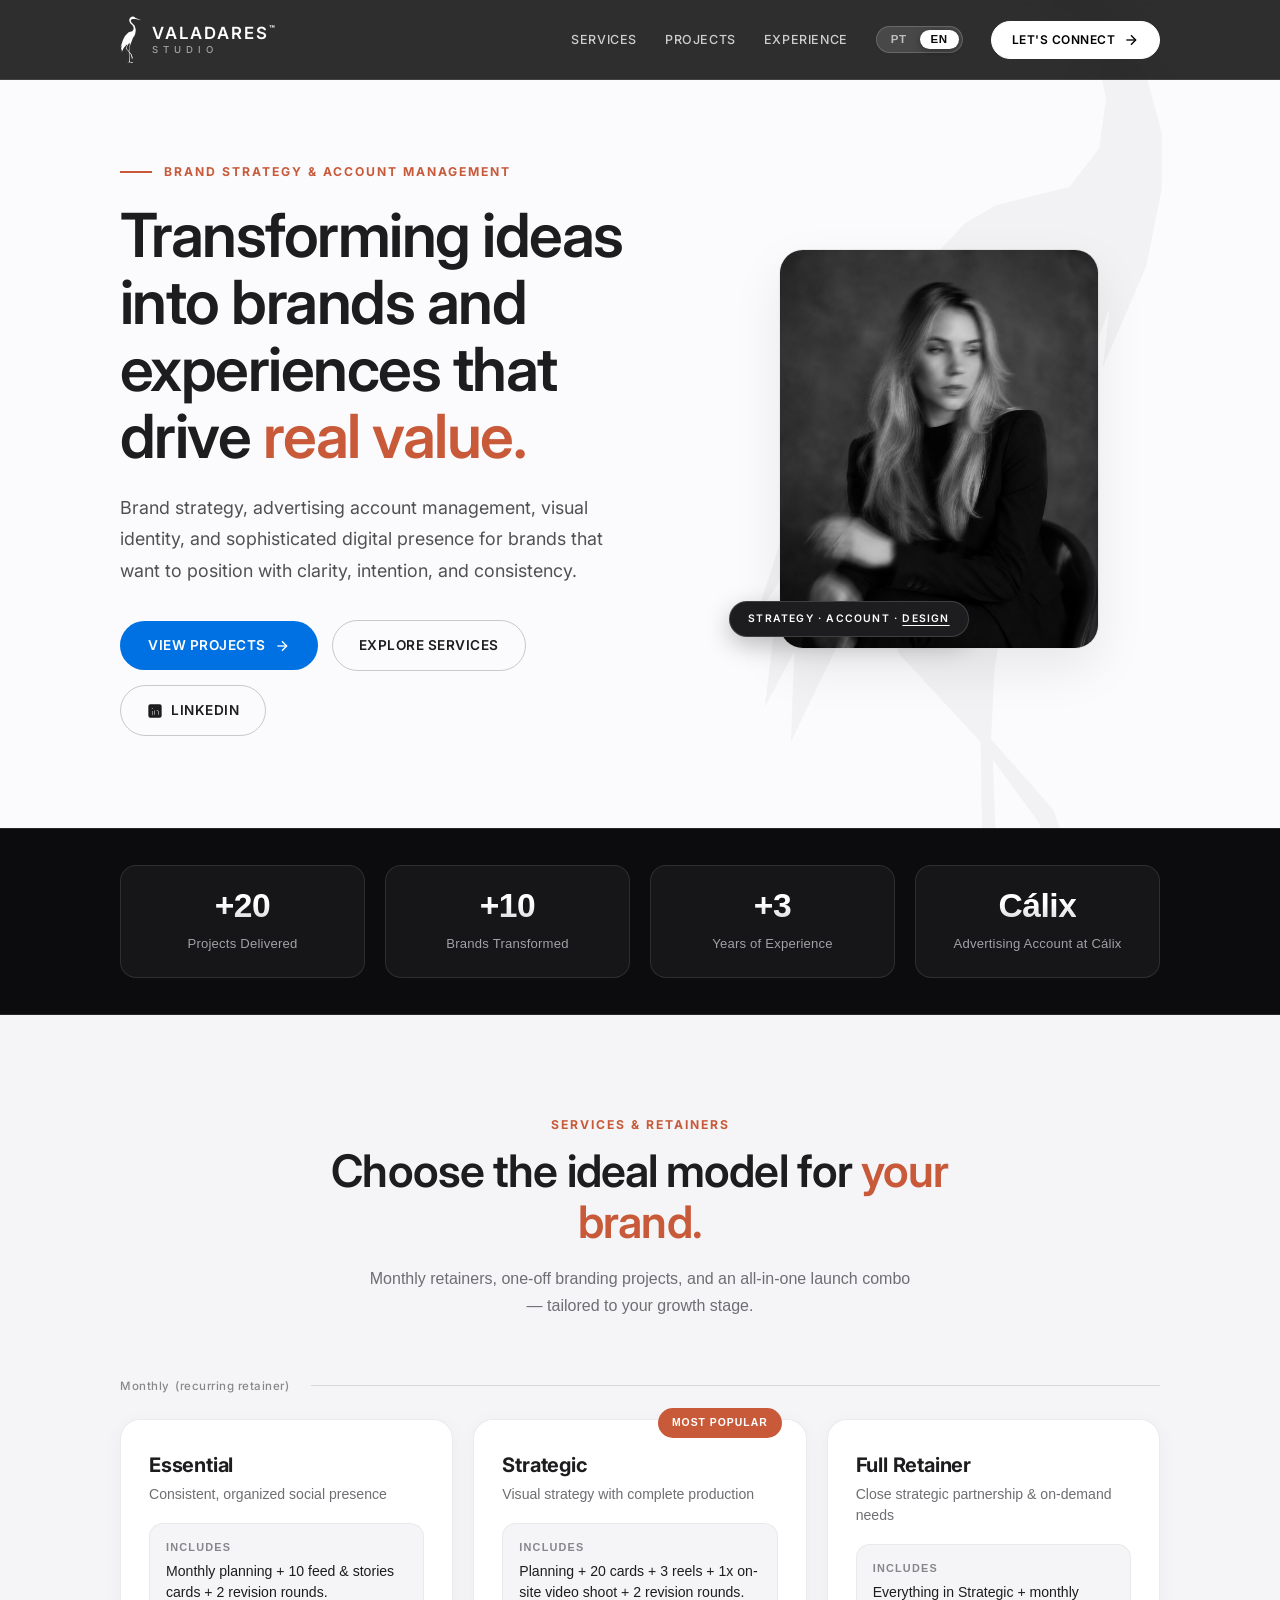
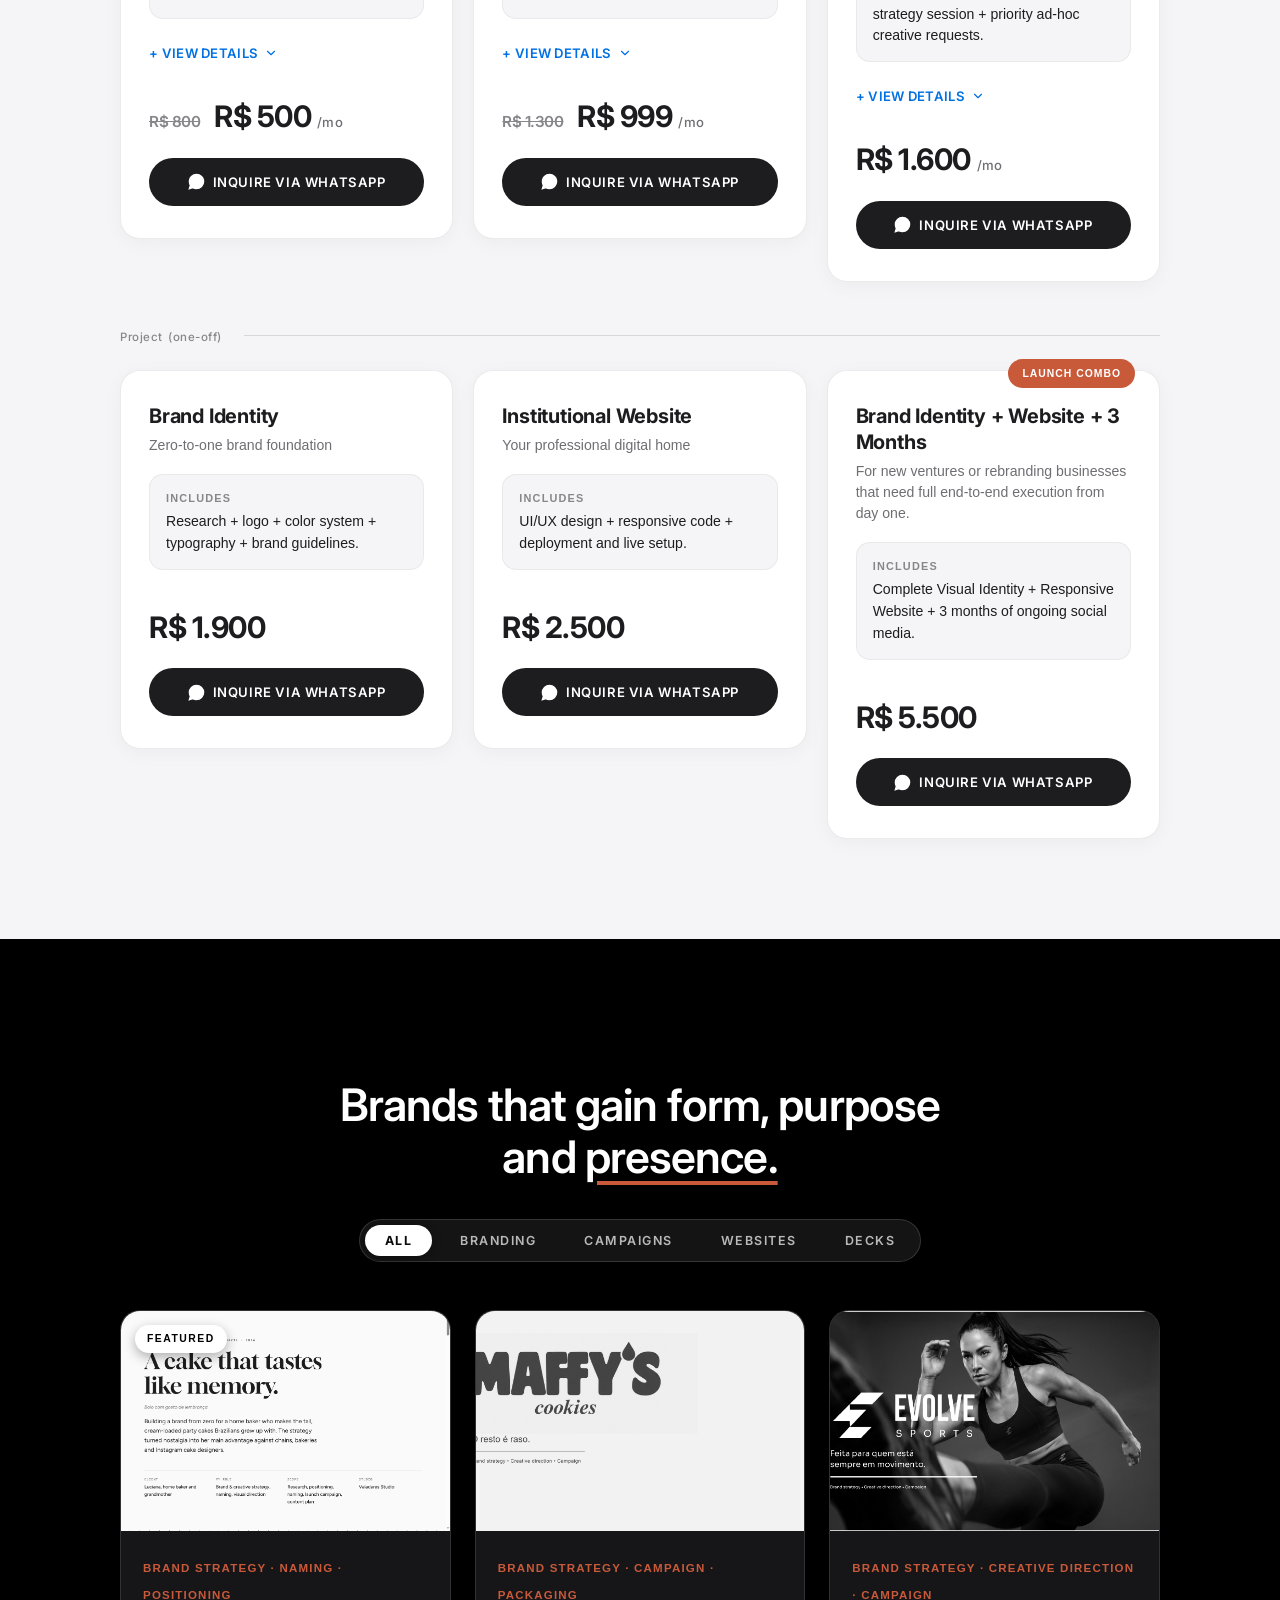
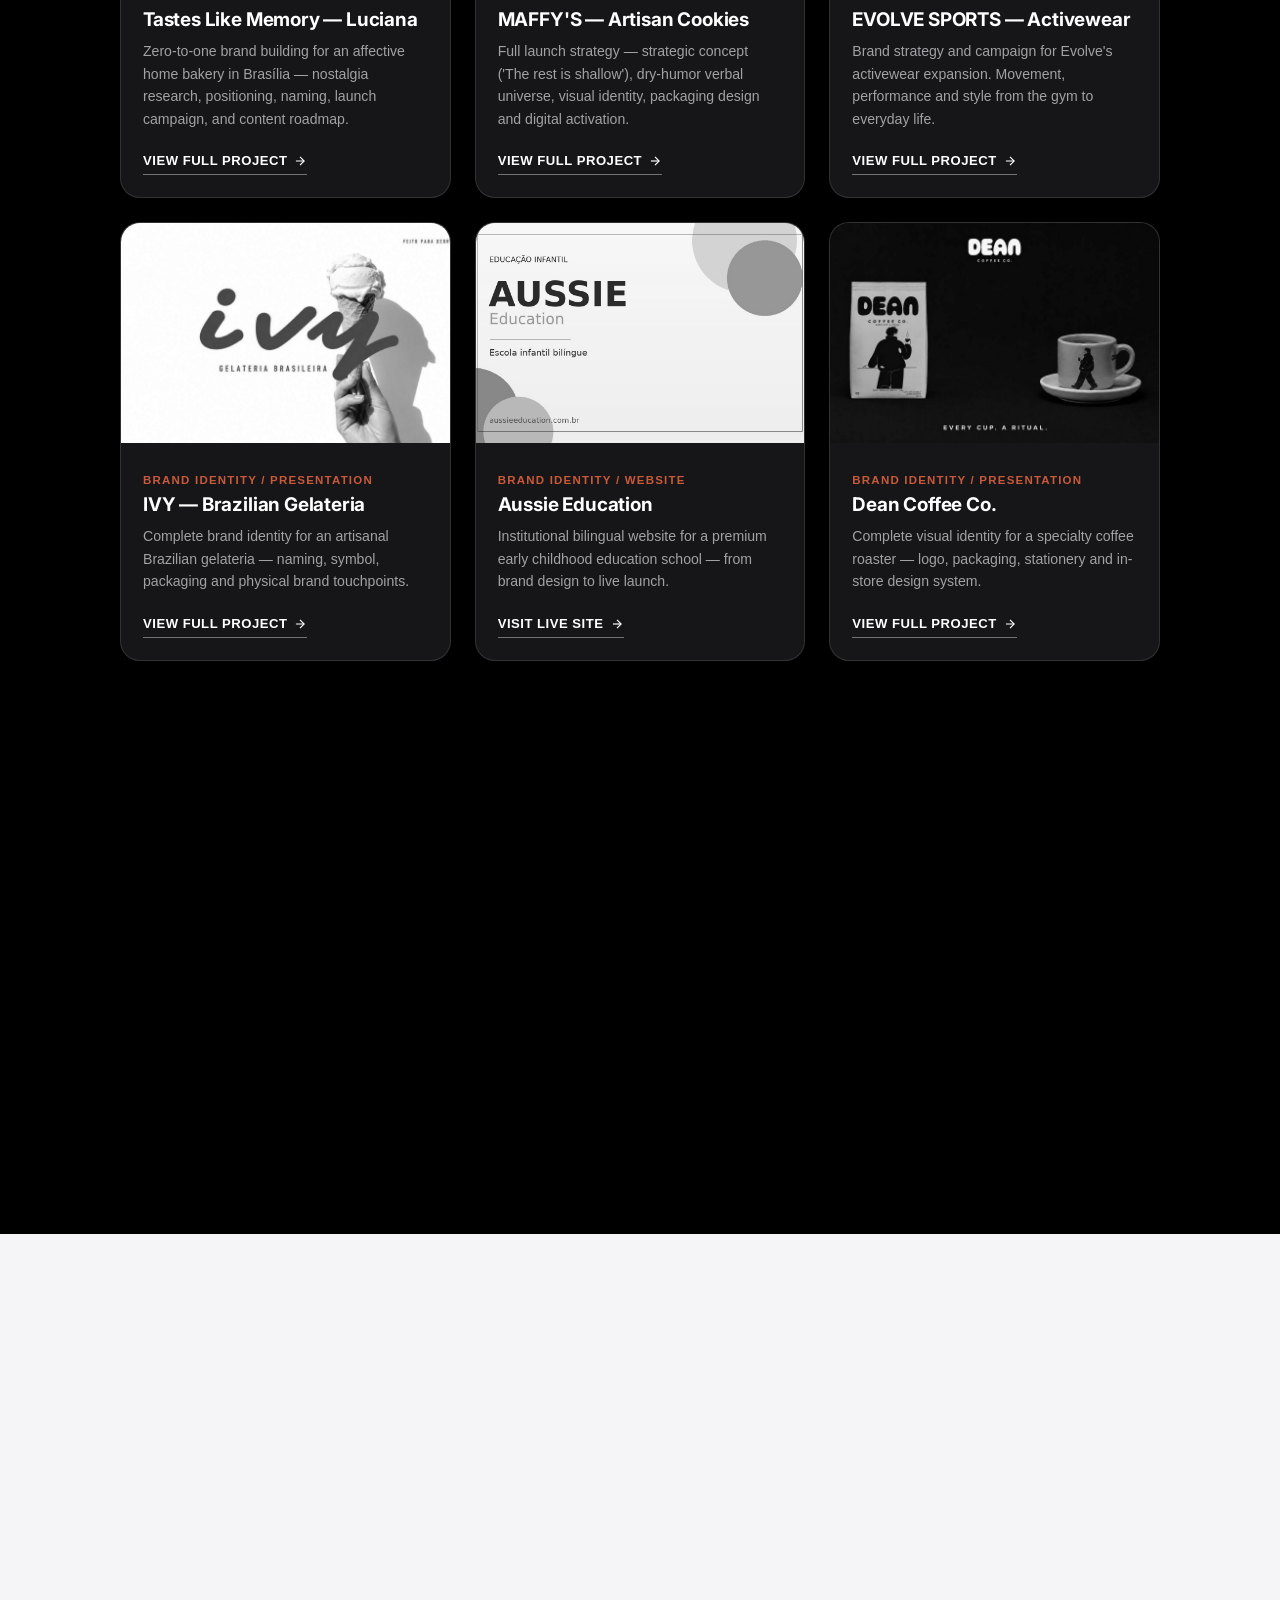
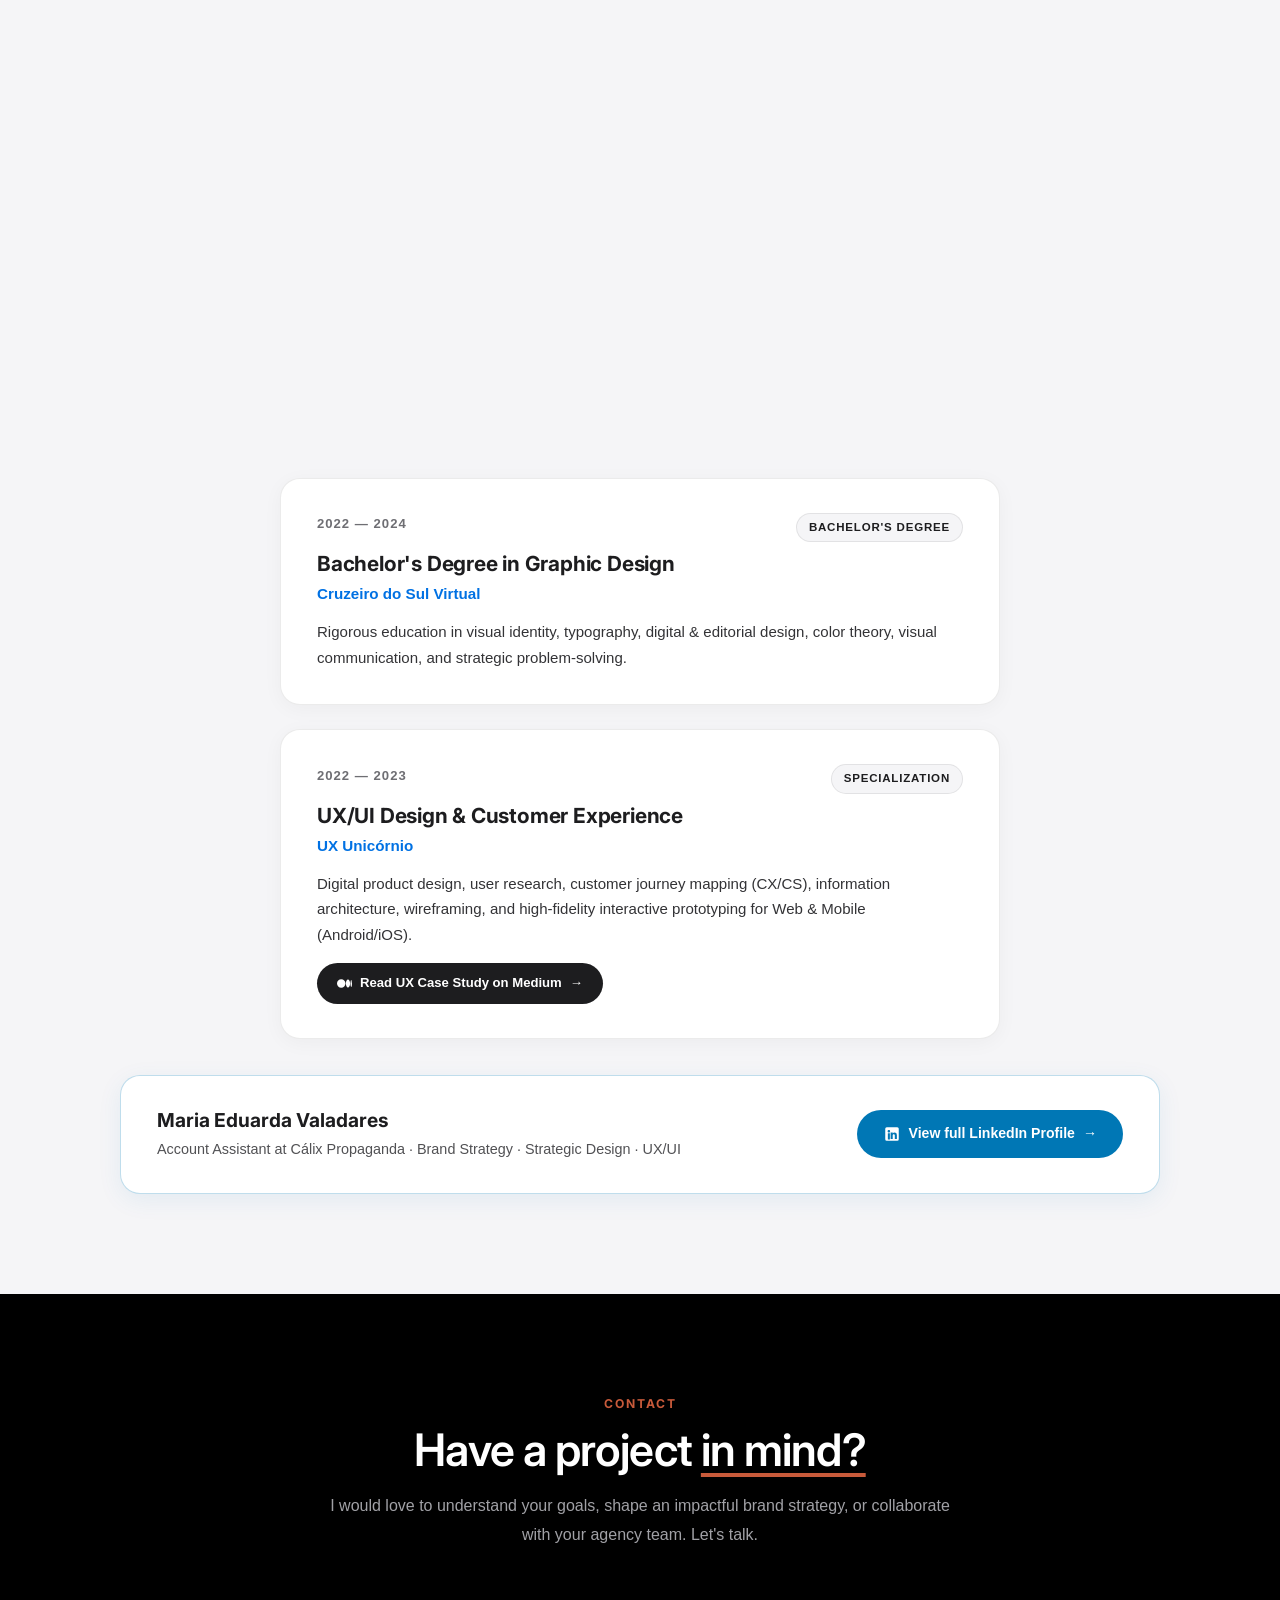
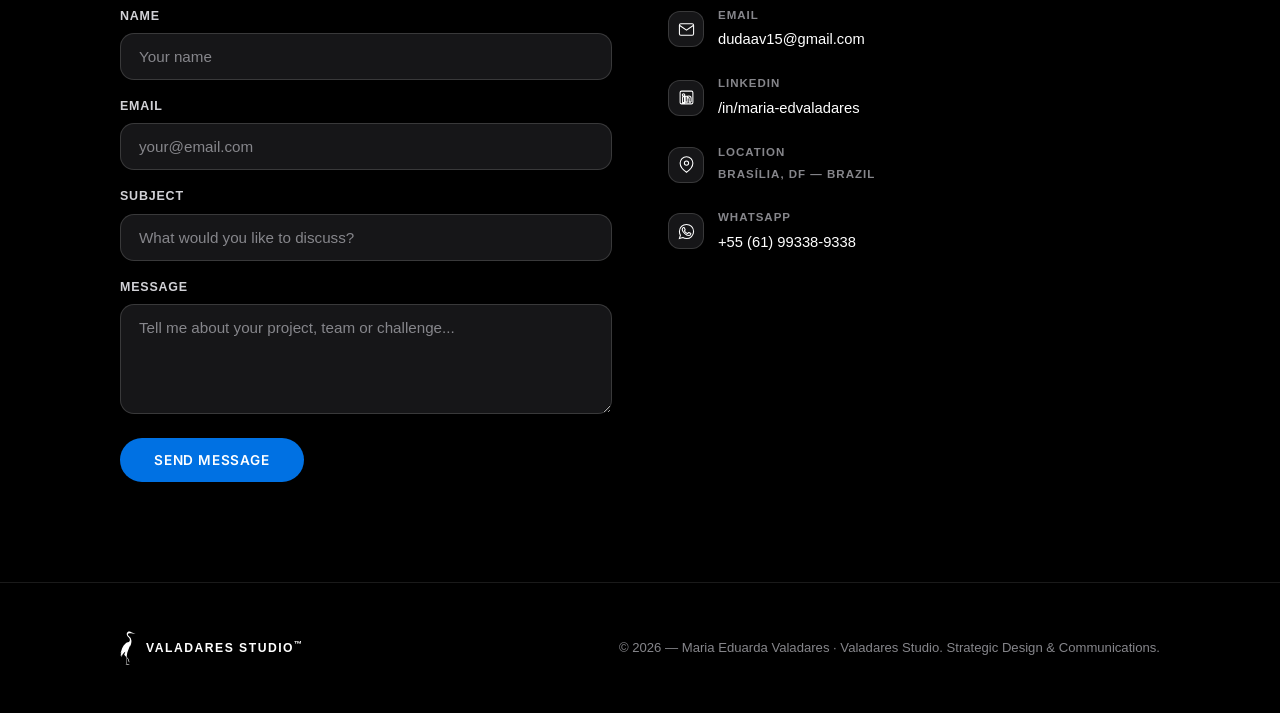
==== commit 45caa691: "Traducao das badges na versao em ingles e correcao dos precos dos packs" ====
--- a/index.html
+++ b/index.html
@@ -155,12 +155,12 @@
                 <div class="pack-detail-panel" id="det-essencial" role="region">
                   <div class="pack-detail-inner">
                     <div class="pack-detail-content">
-                      <h5 class="pack-detail-sub">O que você recebe</h5>
+                      <h5 class="pack-detail-sub" data-i18n="pack_detail_head">O que você recebe</h5>
                       <ul class="pack-detail-list">
-                        <li>Planejamento de conteúdo do mês: linha editorial, temas e cronograma</li>
-                        <li>10 cards para feed e stories, dentro da identidade da marca</li>
-                        <li>Até 2 rodadas de ajuste por peça</li>
-                        <li>Alinhamento direto por mensagem em horário comercial</li>
+                        <li data-i18n="pack_ess_d1">Planejamento de conteúdo do mês: linha editorial, temas e cronograma</li>
+                        <li data-i18n="pack_ess_d2">10 cards para feed e stories, dentro da identidade da marca</li>
+                        <li data-i18n="pack_ess_d3">Até 2 rodadas de ajuste por peça</li>
+                        <li data-i18n="pack_ess_d4">Alinhamento direto por mensagem em horário comercial</li>
                       </ul>
                     </div>
                   </div>
@@ -189,13 +189,13 @@
                 <div class="pack-detail-panel" id="det-estrategico" role="region">
                   <div class="pack-detail-inner">
                     <div class="pack-detail-content">
-                      <h5 class="pack-detail-sub">O que você recebe</h5>
+                      <h5 class="pack-detail-sub" data-i18n="pack_detail_head">O que você recebe</h5>
                       <ul class="pack-detail-list">
-                        <li>Tudo do Essencial</li>
-                        <li>20 cards para feed e stories</li>
-                        <li>3 reels com roteiro e edição profissional</li>
-                        <li>Gravação no local 1x no mês (até 2 horas)</li>
-                        <li>Até 2 rodadas de ajuste por peça</li>
+                        <li data-i18n="pack_strat_d1">Tudo do Essencial</li>
+                        <li data-i18n="pack_strat_d2">20 cards para feed e stories</li>
+                        <li data-i18n="pack_strat_d3">3 reels com roteiro e edição profissional</li>
+                        <li data-i18n="pack_strat_d4">Gravação no local 1x no mês (até 2 horas)</li>
+                        <li data-i18n="pack_ess_d3">Até 2 rodadas de ajuste por peça</li>
                       </ul>
                     </div>
                   </div>
@@ -223,17 +223,17 @@
                 <div class="pack-detail-panel" id="det-completo" role="region">
                   <div class="pack-detail-inner">
                     <div class="pack-detail-content">
-                      <h5 class="pack-detail-sub">O que você recebe</h5>
+                      <h5 class="pack-detail-sub" data-i18n="pack_detail_head">O que você recebe</h5>
                       <ul class="pack-detail-list">
-                        <li>Tudo do Estratégico</li>
-                        <li>Reunião mensal de estratégia (30 minutos)</li>
-                        <li>Até 4 demandas pontuais por mês (artes extras de campanha)</li>
-                        <li>Prioridade de prazo nas entregas</li>
+                        <li data-i18n="pack_comp_d1">Tudo do Estratégico</li>
+                        <li data-i18n="pack_comp_d2">Reunião mensal de estratégia (30 minutos)</li>
+                        <li data-i18n="pack_comp_d3">Até 4 demandas pontuais por mês (artes extras de campanha)</li>
+                        <li data-i18n="pack_comp_d4">Prioridade de prazo nas entregas</li>
                       </ul>
                     </div>
                   </div>
                 </div>
-                <div class="pack-mini-price">R$ 1.200<span class="pack-mini-per" data-i18n="per_month">/mês</span></div>
+                <div class="pack-mini-price">R$ 1.600<span class="pack-mini-per" data-i18n="per_month">/mês</span></div>
                 <a href="https://wa.me/5561993389338?text=Ol%C3%A1%2C%20tenho%20interesse%20no%20plano%20Completo!" class="btn btn-whatsapp btn-sm" target="_blank" rel="noopener noreferrer">
                   <svg viewBox="0 0 24 24"><path d="M17.472 14.382c-.297-.149-1.758-.867-2.03-.967-.273-.099-.471-.148-.67.15-.197.297-.767.966-.94 1.164-.173.199-.347.223-.644.075-.297-.15-1.255-.463-2.39-1.475-.883-.788-1.48-1.761-1.653-2.059-.173-.297-.018-.458.13-.606.134-.133.298-.347.446-.52.149-.174.198-.298.298-.497.099-.198.05-.371-.025-.52-.075-.149-.669-1.612-.916-2.207-.242-.579-.487-.5-.669-.51-.173-.008-.371-.01-.57-.01-.198 0-.52.074-.792.372-.272.297-1.04 1.016-1.04 2.479 0 1.462 1.065 2.875 1.213 3.074.149.198 2.096 3.2 5.077 4.487.709.306 1.262.489 1.694.625.712.227 1.36.195 1.871.118.571-.085 1.758-.719 2.006-1.413.248-.694.248-1.289.173-1.413-.074-.124-.272-.198-.57-.347z"/><path d="M12 2C6.477 2 2 6.477 2 12c0 1.89.525 3.66 1.438 5.168L2 22l4.832-1.438A9.955 9.955 0 0012 22c5.523 0 10-4.477 10-10S17.523 2 12 2z"/></svg> 
                   <span data-i18n="btn_whatsapp_hire">Contratar via WhatsApp</span>
@@ -260,7 +260,7 @@
                 <p class="pack-mini-value" data-i18n="pack_id_includes_val">Pesquisa + logo + paleta + tipografia + manual de uso.</p>
               </div>
               <div class="pack-mini-foot">
-                <div class="pack-mini-price">R$ 1.500</div>
+                <div class="pack-mini-price">R$ 1.900</div>
                 <a href="https://wa.me/5561993389338?text=Ol%C3%A1%2C%20tenho%20interesse%20no%20projeto%20de%20Identidade%20Visual!" class="btn btn-whatsapp btn-sm" target="_blank" rel="noopener noreferrer">
                   <svg viewBox="0 0 24 24"><path d="M17.472 14.382c-.297-.149-1.758-.867-2.03-.967-.273-.099-.471-.148-.67.15-.197.297-.767.966-.94 1.164-.173.199-.347.223-.644.075-.297-.15-1.255-.463-2.39-1.475-.883-.788-1.48-1.761-1.653-2.059-.173-.297-.018-.458.13-.606.134-.133.298-.347.446-.52.149-.174.198-.298.298-.497.099-.198.05-.371-.025-.52-.075-.149-.669-1.612-.916-2.207-.242-.579-.487-.5-.669-.51-.173-.008-.371-.01-.57-.01-.198 0-.52.074-.792.372-.272.297-1.04 1.016-1.04 2.479 0 1.462 1.065 2.875 1.213 3.074.149.198 2.096 3.2 5.077 4.487.709.306 1.262.489 1.694.625.712.227 1.36.195 1.871.118.571-.085 1.758-.719 2.006-1.413.248-.694.248-1.289.173-1.413-.074-.124-.272-.198-.57-.347z"/><path d="M12 2C6.477 2 2 6.477 2 12c0 1.89.525 3.66 1.438 5.168L2 22l4.832-1.438A9.955 9.955 0 0012 22c5.523 0 10-4.477 10-10S17.523 2 12 2z"/></svg> 
                   <span data-i18n="btn_whatsapp_hire">Contratar via WhatsApp</span>
@@ -276,7 +276,7 @@
                 <p class="pack-mini-value" data-i18n="pack_site_includes_val">Design + desenvolvimento responsivo + publicação.</p>
               </div>
               <div class="pack-mini-foot">
-                <div class="pack-mini-price">R$ 1.800</div>
+                <div class="pack-mini-price">R$ 2.500</div>
                 <a href="https://wa.me/5561993389338?text=Ol%C3%A1%2C%20tenho%20interesse%20no%20projeto%20de%20Site!" class="btn btn-whatsapp btn-sm" target="_blank" rel="noopener noreferrer">
                   <svg viewBox="0 0 24 24"><path d="M17.472 14.382c-.297-.149-1.758-.867-2.03-.967-.273-.099-.471-.148-.67.15-.197.297-.767.966-.94 1.164-.173.199-.347.223-.644.075-.297-.15-1.255-.463-2.39-1.475-.883-.788-1.48-1.761-1.653-2.059-.173-.297-.018-.458.13-.606.134-.133.298-.347.446-.52.149-.174.198-.298.298-.497.099-.198.05-.371-.025-.52-.075-.149-.669-1.612-.916-2.207-.242-.579-.487-.5-.669-.51-.173-.008-.371-.01-.57-.01-.198 0-.52.074-.792.372-.272.297-1.04 1.016-1.04 2.479 0 1.462 1.065 2.875 1.213 3.074.149.198 2.096 3.2 5.077 4.487.709.306 1.262.489 1.694.625.712.227 1.36.195 1.871.118.571-.085 1.758-.719 2.006-1.413.248-.694.248-1.289.173-1.413-.074-.124-.272-.198-.57-.347z"/><path d="M12 2C6.477 2 2 6.477 2 12c0 1.89.525 3.66 1.438 5.168L2 22l4.832-1.438A9.955 9.955 0 0012 22c5.523 0 10-4.477 10-10S17.523 2 12 2z"/></svg> 
                   <span data-i18n="btn_whatsapp_hire">Contratar via WhatsApp</span>
@@ -291,10 +291,10 @@
               <p class="pack-mini-sub" data-i18n="pack_combo_sub">Tudo estruturado de uma vez</p>
               <div class="pack-mini-block">
                 <span class="pack-mini-label" data-i18n="pack_essential_includes_lbl">Inclui</span>
-                <p class="pack-mini-value">ID Visual completa + Site responsivo + 3 meses de acompanhamento.</p>
+                <p class="pack-mini-value" data-i18n="pack_combo_includes_val">ID Visual completa + Site responsivo + 3 meses de acompanhamento.</p>
               </div>
               <div class="pack-mini-foot">
-                <div class="pack-mini-price">R$ 5.000</div>
+                <div class="pack-mini-price">R$ 5.500</div>
                 <a href="https://wa.me/5561993389338?text=Ol%C3%A1%2C%20tenho%20interesse%20no%20Combo%20de%20Entrada!" class="btn btn-whatsapp btn-sm" target="_blank" rel="noopener noreferrer">
                   <svg viewBox="0 0 24 24"><path d="M17.472 14.382c-.297-.149-1.758-.867-2.03-.967-.273-.099-.471-.148-.67.15-.197.297-.767.966-.94 1.164-.173.199-.347.223-.644.075-.297-.15-1.255-.463-2.39-1.475-.883-.788-1.48-1.761-1.653-2.059-.173-.297-.018-.458.13-.606.134-.133.298-.347.446-.52.149-.174.198-.298.298-.497.099-.198.05-.371-.025-.52-.075-.149-.669-1.612-.916-2.207-.242-.579-.487-.5-.669-.51-.173-.008-.371-.01-.57-.01-.198 0-.52.074-.792.372-.272.297-1.04 1.016-1.04 2.479 0 1.462 1.065 2.875 1.213 3.074.149.198 2.096 3.2 5.077 4.487.709.306 1.262.489 1.694.625.712.227 1.36.195 1.871.118.571-.085 1.758-.719 2.006-1.413.248-.694.248-1.289.173-1.413-.074-.124-.272-.198-.57-.347z"/><path d="M12 2C6.477 2 2 6.477 2 12c0 1.89.525 3.66 1.438 5.168L2 22l4.832-1.438A9.955 9.955 0 0012 22c5.523 0 10-4.477 10-10S17.523 2 12 2z"/></svg> 
                   <span data-i18n="btn_whatsapp_hire">Contratar via WhatsApp</span>
@@ -429,7 +429,7 @@
         <div class="timeline-item reveal">
           <div class="timeline-meta-row">
             <span class="timeline-date" data-i18n="exp1_date">Mar 2026 — Presente · Tempo integral</span>
-            <span class="timeline-badge-agency">Agência</span>
+            <span class="timeline-badge-agency" data-i18n="badge_agency">Agência</span>
           </div>
           <h4 class="timeline-title" data-i18n="exp1_title">Assistente de Atendimento Publicitário</h4>
           <p class="timeline-org" data-i18n="exp1_org">Cálix Propaganda · Brasília, DF (Presencial)</p>
@@ -442,7 +442,7 @@
         <div class="timeline-item reveal" data-delay="1">
           <div class="timeline-meta-row">
             <span class="timeline-date" data-i18n="exp2_date">2023 — Presente</span>
-            <span class="timeline-badge-agency">Estúdio Autoral</span>
+            <span class="timeline-badge-agency" data-i18n="badge_studio">Estúdio Autoral</span>
           </div>
           <h4 class="timeline-title" data-i18n="exp2_title">Brand Strategist &amp; Designer Independente</h4>
           <p class="timeline-org" data-i18n="exp2_org">Valadares Studio · Brasília, DF</p>
@@ -455,7 +455,7 @@
         <div class="timeline-item reveal" data-delay="2">
           <div class="timeline-meta-row">
             <span class="timeline-date" data-i18n="exp3_date">2022 — 2024</span>
-            <span class="timeline-badge-agency">Graduação</span>
+            <span class="timeline-badge-agency" data-i18n="badge_degree">Graduação</span>
           </div>
           <h4 class="timeline-title" data-i18n="exp3_title">Bacharelado em Design Gráfico</h4>
           <p class="timeline-org" data-i18n="exp3_org">Cruzeiro do Sul Virtual</p>
@@ -468,7 +468,7 @@
         <div class="timeline-item reveal" data-delay="3">
           <div class="timeline-meta-row">
             <span class="timeline-date" data-i18n="exp4_date">2022 — 2023</span>
-            <span class="timeline-badge-agency">Especialização</span>
+            <span class="timeline-badge-agency" data-i18n="badge_spec">Especialização</span>
           </div>
           <h4 class="timeline-title" data-i18n="exp4_title">UX/UI Design &amp; Customer Experience</h4>
           <p class="timeline-org" data-i18n="exp4_org">UX Unicórnio</p>
@@ -487,7 +487,7 @@
       <div class="linkedin-connect-box reveal" data-delay="3">
         <div class="linkedin-connect-text">
           <h4>Maria Eduarda Valadares</h4>
-          <p>Atendimento Publicitário na Cálix Propaganda · Brand Strategy · Design Estratégico · UX/UI</p>
+          <p data-i18n="exp_linkedin_subtitle">Atendimento Publicitário na Cálix Propaganda · Brand Strategy · Design Estratégico · UX/UI</p>
         </div>
         <a href="https://www.linkedin.com/in/maria-edvaladares/" target="_blank" rel="noopener noreferrer" class="btn-linkedin-main">
           <svg width="18" height="18" viewBox="0 0 24 24" fill="currentColor"><path d="M19 3a2 2 0 0 1 2 2v14a2 2 0 0 1-2 2H5a2 2 0 0 1-2-2V5a2 2 0 0 1 2-2h14m-.5 15.5v-5.3a3.26 3.26 0 0 0-3.26-3.26c-.85 0-1.84.52-2.28 1.3v-1.11h-2.79v8.37h2.79v-4.93c0-.77.62-1.4 1.39-1.4a1.4 1.4 0 0 1 1.4 1.4v4.93h2.75M6.46 10.9v8.37H9.2V10.9H6.46M7.83 6.64c-.94 0-1.7.76-1.7 1.7 0 .93.76 1.7 1.7 1.7.93 0 1.7-.77 1.7-1.7 0-.94-.77-1.7-1.7-1.7Z"/></svg>
--- a/style.css
+++ b/style.css
@@ -1120,317 +1120,1047 @@
   line-height:1.7;margin-bottom:8px;
 }
 
-
 /* ========================================
-   APPLE-INSPIRED REFINED DESIGN SYSTEM & MICRO-INTERACTIONS
+   APPLE-INSPIRED DESIGN SYSTEM & FLAWLESS CONTRAST (MACBOOK NEO REF)
+   Binary Canvas Rhythm: Light (#f5f5f7 / #ffffff) <-> Obsidian Dark (#000000 / #0c0c0e)
    ======================================== */
 
 :root {
-  --apple-glass: rgba(18, 18, 22, 0.72);
-  --apple-border: rgba(255, 255, 255, 0.08);
-  --apple-border-hover: rgba(255, 255, 255, 0.22);
-  --apple-glow: rgba(255, 255, 255, 0.06);
-  --apple-surface: rgba(24, 24, 28, 0.6);
+  --apple-font: -apple-system, BlinkMacSystemFont, "SF Pro Display", "SF Pro Text", "SF Pro Icons", "Helvetica Neue", Helvetica, Arial, sans-serif;
+  
+  /* Apple Light Canvas */
+  --apple-bg-light: #f5f5f7;
+  --apple-card-light: #ffffff;
+  --apple-text-primary-light: #1d1d1f;
+  --apple-text-secondary-light: #515154;
+  --apple-text-muted-light: #86868b;
+  --apple-border-light: rgba(0, 0, 0, 0.08);
+  --apple-border-light-hover: rgba(0, 0, 0, 0.18);
+  --apple-shadow-light: 0 4px 20px rgba(0, 0, 0, 0.04);
+  --apple-shadow-light-hover: 0 14px 34px rgba(0, 0, 0, 0.08);
+
+  /* Apple Dark Canvas */
+  --apple-bg-dark: #000000;
+  --apple-bg-dark-secondary: #0c0c0e;
+  --apple-card-dark: #161618;
+  --apple-card-dark-hover: #1c1c20;
+  --apple-text-primary-dark: #f5f5f7;
+  --apple-text-secondary-dark: #a1a1a6;
+  --apple-text-muted-dark: #86868b;
+  --apple-border-dark: rgba(255, 255, 255, 0.12);
+  --apple-border-dark-hover: rgba(255, 255, 255, 0.28);
+  --apple-shadow-dark: 0 16px 48px rgba(0, 0, 0, 0.7);
+
+  /* Accents */
+  --apple-blue: #0071e3;
+  --apple-blue-hover: #0077ed;
+  --apple-terracotta: #c85a3a;
+  --apple-radius-card: 20px;
+  --apple-radius-pill: 980px;
   --apple-ease: cubic-bezier(0.16, 1, 0.3, 1);
 }
 
-/* Glassmorphism navbar */
+body {
+  font-family: var(--apple-font) !important;
+  -webkit-font-smoothing: antialiased !important;
+  -moz-osx-font-smoothing: grayscale !important;
+  background: #fbfbfd !important;
+  color: #1d1d1f !important;
+}
+
+/* ═══════════════ NAVBAR (Frosted Glass Dark with Crisp White Text) ═══════════════ */
 .navbar {
-  background: var(--apple-glass) !important;
-  backdrop-filter: blur(24px) saturate(180%) !important;
-  -webkit-backdrop-filter: blur(24px) saturate(180%) !important;
-  border-bottom: 1px solid var(--apple-border) !important;
-  transition: all 0.4s var(--apple-ease);
+  background: rgba(0, 0, 0, 0.82) !important;
+  backdrop-filter: blur(20px) saturate(180%) !important;
+  -webkit-backdrop-filter: blur(20px) saturate(180%) !important;
+  border-bottom: 1px solid rgba(255, 255, 255, 0.1) !important;
+  padding: 16px 0 !important;
+  transition: all 0.35s var(--apple-ease) !important;
 }
 .navbar.scrolled {
-  background: rgba(12, 12, 15, 0.88) !important;
-  border-bottom-color: rgba(255, 255, 255, 0.12) !important;
-  box-shadow: 0 10px 30px rgba(0, 0, 0, 0.4) !important;
+  background: rgba(0, 0, 0, 0.94) !important;
+  border-bottom-color: rgba(255, 255, 255, 0.16) !important;
+  box-shadow: 0 10px 30px rgba(0, 0, 0, 0.5) !important;
+  padding: 12px 0 !important;
+}
+.nav-logo {
+  display: flex !important;
+  align-items: center !important;
+  gap: 10px !important;
+  color: #ffffff !important;
+}
+.nav-heron {
+  color: #ffffff !important;
+}
+.nav-heron svg {
+  fill: #ffffff !important;
+}
+.nav-wordmark {
+  color: #ffffff !important;
+  font-weight: 600 !important;
+  letter-spacing: 2px !important;
+}
+.nav-submark {
+  color: rgba(255, 255, 255, 0.55) !important;
+  letter-spacing: 5px !important;
+}
+.nav-links {
+  display: flex !important;
+  align-items: center !important;
+  gap: 28px !important;
+}
+.nav-links a:not(.btn-primary) {
+  color: rgba(245, 245, 247, 0.8) !important;
+  font-size: 0.78rem !important;
+  font-weight: 500 !important;
+  letter-spacing: 0.6px !important;
+  transition: color 0.2s ease !important;
+}
+.nav-links a:not(.btn-primary):hover,
+.nav-links a.active:not(.btn-primary) {
+  color: #ffffff !important;
+}
+.nav-links a:not(.btn-primary)::after {
+  background: #ffffff !important;
 }
 
 /* Apple Segmented Language Switcher */
 .lang-switch {
-  display: inline-flex;
-  align-items: center;
-  background: rgba(255, 255, 255, 0.06);
-  border: 1px solid var(--apple-border);
-  border-radius: 999px;
-  padding: 3px;
-  gap: 2px;
-  margin-right: 8px;
+  display: inline-flex !important;
+  align-items: center !important;
+  background: rgba(255, 255, 255, 0.12) !important;
+  border: 1px solid rgba(255, 255, 255, 0.18) !important;
+  border-radius: var(--apple-radius-pill) !important;
+  padding: 3px !important;
+  gap: 2px !important;
 }
 .lang-btn {
-  border: none;
-  background: transparent;
-  color: rgba(255, 255, 255, 0.55);
-  font-size: 0.72rem;
-  font-weight: 600;
-  letter-spacing: 0.6px;
-  padding: 4px 10px;
-  border-radius: 999px;
-  cursor: pointer;
-  transition: all 0.25s var(--apple-ease);
-  line-height: 1;
+  border: none !important;
+  background: transparent !important;
+  color: rgba(255, 255, 255, 0.65) !important;
+  font-size: 0.72rem !important;
+  font-weight: 600 !important;
+  letter-spacing: 0.5px !important;
+  padding: 4px 11px !important;
+  border-radius: var(--apple-radius-pill) !important;
+  cursor: pointer !important;
+  transition: all 0.25s var(--apple-ease) !important;
+  line-height: 1 !important;
 }
 .lang-btn.active {
-  background: #ffffff;
-  color: #0c0c0e;
-  box-shadow: 0 2px 8px rgba(0, 0, 0, 0.35);
-  font-weight: 700;
+  background: #ffffff !important;
+  color: #0c0c0e !important;
+  box-shadow: 0 2px 8px rgba(0, 0, 0, 0.35) !important;
+  font-weight: 700 !important;
 }
 .lang-btn:hover:not(.active) {
-  color: #ffffff;
-  background: rgba(255, 255, 255, 0.08);
-}
-
-/* Mobile Language Switcher */
-.mobile-lang-row {
-  display: flex;
-  justify-content: center;
-  margin-bottom: 20px;
-}
-.mobile-lang-row .lang-switch {
-  padding: 4px;
-}
-.mobile-lang-row .lang-btn {
-  padding: 8px 18px;
-  font-size: 0.85rem;
-}
-
-/* Apple Bento Metric / Credibility Strip */
-.hero-strip {
-  border-top: 1px solid var(--apple-border);
-  border-bottom: 1px solid var(--apple-border);
-  background: rgba(255, 255, 255, 0.02);
-  padding: 24px 0;
-  margin-top: 40px;
-}
-.strip-grid {
-  display: grid;
-  grid-template-columns: repeat(4, 1fr);
-  gap: 20px;
-}
-.strip-item {
-  position: relative;
-  display: flex;
-  flex-direction: column;
-  align-items: center;
-  justify-content: center;
-  text-align: center;
-  padding: 16px 20px;
-  border-radius: 12px;
-  background: rgba(255, 255, 255, 0.02);
-  border: 1px solid var(--apple-border);
-  transition: all 0.35s var(--apple-ease);
-  overflow: hidden;
-}
-.strip-item:hover {
-  background: rgba(255, 255, 255, 0.05);
-  border-color: var(--apple-border-hover);
-  transform: translateY(-2px);
-}
-.strip-num {
-  font-family: var(--font);
-  font-size: 1.8rem;
-  font-weight: 700;
-  color: #ffffff;
-  letter-spacing: -0.5px;
-  line-height: 1.1;
-  background: linear-gradient(180deg, #ffffff 40%, #a1a1a6 100%);
-  -webkit-background-clip: text;
-  -webkit-text-fill-color: transparent;
-}
-.strip-label {
-  font-size: 0.76rem;
-  color: rgba(255, 255, 255, 0.55);
-  margin-top: 6px;
-  font-weight: 500;
-  letter-spacing: 0.2px;
-}
-@media (max-width: 900px) {
-  .strip-grid { grid-template-columns: repeat(2, 1fr); gap: 14px; }
-}
-@media (max-width: 480px) {
-  .strip-grid { grid-template-columns: 1fr; }
-}
-
-/* Apple Bento Cards with Specular Spotlight Effect */
-.project-card, .pack-mini, .pack-combo, .timeline-item {
-  position: relative;
-  isolation: isolate;
-  background: var(--apple-surface) !important;
-  border: 1px solid var(--apple-border) !important;
-  backdrop-filter: blur(20px) !important;
-  -webkit-backdrop-filter: blur(20px) !important;
-  transition: transform 0.4s var(--apple-ease), border-color 0.4s var(--apple-ease), box-shadow 0.4s var(--apple-ease) !important;
-}
-.project-card::before, .pack-mini::before, .pack-combo::before, .timeline-item::before, .strip-item::before {
-  content: '';
-  position: absolute;
-  inset: 0;
-  border-radius: inherit;
-  background: radial-gradient(350px circle at var(--mouse-x, -999px) var(--mouse-y, -999px), rgba(255, 255, 255, 0.08), transparent 60%);
-  opacity: 0;
-  transition: opacity 0.4s ease;
-  pointer-events: none;
-  z-index: 1;
-}
-.project-card:hover::before, .pack-mini:hover::before, .pack-combo:hover::before, .timeline-item:hover::before, .strip-item:hover::before {
-  opacity: 1;
-}
-.project-card:hover, .pack-mini:hover, .pack-combo:hover {
-  transform: translateY(-6px) !important;
-  border-color: var(--apple-border-hover) !important;
-  box-shadow: 0 24px 48px -12px rgba(0, 0, 0, 0.6), 0 0 40px -10px rgba(255, 255, 255, 0.05) !important;
-}
-
-/* Apple-style Filter Pill Buttons */
-.projects-filters {
-  display: flex;
-  flex-wrap: wrap;
-  gap: 8px;
-  background: rgba(255, 255, 255, 0.03);
-  padding: 6px;
-  border-radius: 999px;
-  border: 1px solid var(--apple-border);
-  width: fit-content;
-  margin-bottom: 36px;
-}
-.filter-btn {
-  border: none;
-  background: transparent;
-  color: rgba(255, 255, 255, 0.6);
-  font-size: 0.78rem;
-  font-weight: 500;
-  padding: 7px 18px;
-  border-radius: 999px;
-  cursor: pointer;
-  transition: all 0.25s var(--apple-ease);
-}
-.filter-btn:hover:not(.active) {
-  color: #fff;
-  background: rgba(255, 255, 255, 0.06);
-}
-.filter-btn.active {
-  background: #ffffff;
-  color: #0c0c0e;
-  font-weight: 600;
-  box-shadow: 0 4px 12px rgba(0, 0, 0, 0.25);
-}
-
-/* Hero LinkedIn Pill */
+  color: #ffffff !important;
+  background: rgba(255, 255, 255, 0.1) !important;
+}
+
+/* Nav CTA Pill Button */
+.nav-links a.btn-primary {
+  background: #ffffff !important;
+  color: #000000 !important;
+  border: 1px solid #ffffff !important;
+  border-radius: var(--apple-radius-pill) !important;
+  font-weight: 600 !important;
+  font-size: 0.75rem !important;
+  letter-spacing: 0.5px !important;
+  padding: 8px 20px !important;
+  transition: all 0.25s var(--apple-ease) !important;
+}
+.nav-links a.btn-primary:hover {
+  background: #f5f5f7 !important;
+  color: #000000 !important;
+  transform: scale(1.02) !important;
+  box-shadow: 0 4px 16px rgba(255, 255, 255, 0.2) !important;
+}
+
+/* Mobile Nav Toggle */
+.nav-toggle span {
+  background: #ffffff !important;
+}
+.mobile-menu {
+  background: rgba(10, 10, 12, 0.98) !important;
+  backdrop-filter: blur(28px) !important;
+}
+.mobile-menu a {
+  color: #ffffff !important;
+}
+.mobile-menu a.btn-primary {
+  background: #ffffff !important;
+  color: #000000 !important;
+  border-radius: var(--apple-radius-pill) !important;
+}
+
+/* ═══════════════ HERO SECTION (Clean, Sophisticated Apple Studio Canvas) ═══════════════ */
+.hero {
+  background: #fbfbfd !important;
+  color: #1d1d1f !important;
+  min-height: 92vh !important;
+  display: flex !important;
+  align-items: center !important;
+  padding: 130px 0 60px !important;
+  position: relative !important;
+}
+.hero-heron-mark {
+  color: #000000 !important;
+  opacity: 0.03 !important;
+}
+.hero-greeting {
+  color: var(--apple-terracotta) !important;
+  font-size: 0.76rem !important;
+  font-weight: 700 !important;
+  letter-spacing: 2px !important;
+  text-transform: uppercase !important;
+}
+.hero-greeting::before {
+  background: var(--apple-terracotta) !important;
+  width: 32px !important;
+  height: 2px !important;
+}
+.hero-title {
+  color: #1d1d1f !important;
+  font-size: clamp(2.3rem, 5.2vw, 3.8rem) !important;
+  font-weight: 600 !important;
+  letter-spacing: -0.025em !important;
+  line-height: 1.1 !important;
+  margin-bottom: 22px !important;
+  text-transform: none !important;
+}
+.hero-title em {
+  font-style: normal !important;
+  color: var(--apple-terracotta) !important;
+  text-decoration: none !important;
+  position: relative !important;
+}
+.hero-subtitle {
+  color: #515154 !important;
+  font-size: clamp(0.98rem, 1.4vw, 1.15rem) !important;
+  font-weight: 400 !important;
+  line-height: 1.75 !important;
+  max-width: 520px !important;
+  margin-bottom: 34px !important;
+}
+.hero-buttons {
+  display: flex !important;
+  flex-wrap: wrap !important;
+  align-items: center !important;
+  gap: 14px !important;
+}
+.hero-buttons .btn-primary {
+  background: var(--apple-blue) !important;
+  color: #ffffff !important;
+  border: none !important;
+  border-radius: var(--apple-radius-pill) !important;
+  font-weight: 600 !important;
+  font-size: 0.85rem !important;
+  letter-spacing: 0.5px !important;
+  padding: 13px 28px !important;
+  transition: all 0.25s var(--apple-ease) !important;
+}
+.hero-buttons .btn-primary:hover {
+  background: var(--apple-blue-hover) !important;
+  transform: translateY(-2px) !important;
+  box-shadow: 0 8px 24px rgba(0, 113, 227, 0.35) !important;
+}
+.hero-buttons .btn-outline {
+  background: transparent !important;
+  color: #1d1d1f !important;
+  border: 1.5px solid rgba(0, 0, 0, 0.2) !important;
+  border-radius: var(--apple-radius-pill) !important;
+  font-weight: 600 !important;
+  font-size: 0.85rem !important;
+  letter-spacing: 0.5px !important;
+  padding: 13px 26px !important;
+  transition: all 0.25s var(--apple-ease) !important;
+}
+.hero-buttons .btn-outline:hover {
+  background: rgba(0, 0, 0, 0.05) !important;
+  border-color: #1d1d1f !important;
+  transform: translateY(-2px) !important;
+}
 .btn-linkedin {
-  display: inline-flex;
-  align-items: center;
-  gap: 8px;
-  border: 1px solid rgba(255, 255, 255, 0.16) !important;
-  background: rgba(255, 255, 255, 0.04) !important;
-  color: #ffffff !important;
-  transition: all 0.3s var(--apple-ease) !important;
+  background: rgba(0, 119, 181, 0.08) !important;
+  color: #0077b5 !important;
+  border: 1.5px solid rgba(0, 119, 181, 0.3) !important;
+  border-radius: var(--apple-radius-pill) !important;
+  font-weight: 600 !important;
+  font-size: 0.85rem !important;
+  padding: 13px 24px !important;
+  transition: all 0.25s var(--apple-ease) !important;
 }
 .btn-linkedin svg {
-  width: 17px;
-  height: 17px;
-  fill: currentColor;
+  fill: currentColor !important;
 }
 .btn-linkedin:hover {
   background: #0077b5 !important;
   border-color: #0077b5 !important;
   color: #ffffff !important;
-  transform: translateY(-2px);
-  box-shadow: 0 8px 24px rgba(0, 119, 181, 0.35);
-}
-
-/* Timeline / Trajetória enhancements */
+  transform: translateY(-2px) !important;
+  box-shadow: 0 8px 24px rgba(0, 119, 181, 0.35) !important;
+}
+.hero-image-wrapper {
+  border-radius: 24px !important;
+  overflow: hidden !important;
+  border: 1px solid rgba(0, 0, 0, 0.08) !important;
+  box-shadow: 0 20px 50px rgba(0, 0, 0, 0.08) !important;
+}
+.hero-badge {
+  background: #1d1d1f !important;
+  border-radius: var(--apple-radius-pill) !important;
+  border: 1px solid rgba(255, 255, 255, 0.15) !important;
+  box-shadow: 0 8px 24px rgba(0, 0, 0, 0.25) !important;
+  bottom: 12px !important;
+  left: 12px !important;
+  padding: 9px 18px !important;
+}
+.hero-badge span {
+  color: #ffffff !important;
+  font-size: 0.65rem !important;
+  letter-spacing: 1.2px !important;
+}
+
+/* ═══════════════ APPLE CREDIBILITY STRIP (Dark Keynote Band - 100% Legibility) ═══════════════ */
+.hero-strip {
+  background: #0c0c0e !important;
+  border-top: 1px solid rgba(255, 255, 255, 0.1) !important;
+  border-bottom: 1px solid rgba(255, 255, 255, 0.1) !important;
+  padding: 36px 0 !important;
+  margin-top: 0 !important;
+}
+.strip-grid {
+  display: grid !important;
+  grid-template-columns: repeat(4, 1fr) !important;
+  gap: 20px !important;
+}
+.strip-item {
+  background: #161618 !important;
+  border: 1px solid rgba(255, 255, 255, 0.1) !important;
+  border-radius: 16px !important;
+  padding: 22px 20px !important;
+  text-align: center !important;
+  display: flex !important;
+  flex-direction: column !important;
+  align-items: center !important;
+  justify-content: center !important;
+  transition: all 0.3s var(--apple-ease) !important;
+}
+.strip-item:hover {
+  background: #1c1c20 !important;
+  border-color: rgba(255, 255, 255, 0.25) !important;
+  transform: translateY(-3px) !important;
+  box-shadow: 0 10px 30px rgba(0, 0, 0, 0.4) !important;
+}
+.strip-num {
+  font-size: 2.1rem !important;
+  font-weight: 700 !important;
+  color: #ffffff !important;
+  letter-spacing: -0.5px !important;
+  line-height: 1.1 !important;
+  background: linear-gradient(180deg, #ffffff 40%, #d2d2d7 100%) !important;
+  -webkit-background-clip: text !important;
+  -webkit-text-fill-color: transparent !important;
+}
+.strip-label {
+  font-size: 0.82rem !important;
+  color: #a1a1a6 !important;
+  margin-top: 8px !important;
+  font-weight: 500 !important;
+  letter-spacing: 0.2px !important;
+}
+
+/* ═══════════════ PACKS & SERVICES (Apple Light Neutral Canvas #f5f5f7 + Pure White Cards) ═══════════════ */
+.packs {
+  background: #f5f5f7 !important;
+  padding: 100px 0 !important;
+}
+.packs-header {
+  text-align: center !important;
+  max-width: 680px !important;
+  margin: 0 auto 56px !important;
+}
+.packs .eyebrow {
+  color: var(--apple-terracotta) !important;
+  font-size: 0.76rem !important;
+  font-weight: 700 !important;
+  letter-spacing: 2px !important;
+  text-transform: uppercase !important;
+}
+.packs .section-title {
+  color: #1d1d1f !important;
+  font-size: clamp(2rem, 4.2vw, 2.8rem) !important;
+  font-weight: 600 !important;
+  letter-spacing: -0.02em !important;
+  text-transform: none !important;
+}
+.packs .section-title em {
+  font-style: normal !important;
+  color: var(--apple-terracotta) !important;
+  text-decoration: none !important;
+}
+.packs .section-desc {
+  color: #6e6e73 !important;
+  font-size: 1rem !important;
+  line-height: 1.7 !important;
+}
+.packs-group-title {
+  color: #1d1d1f !important;
+  font-size: 0.95rem !important;
+  font-weight: 700 !important;
+  letter-spacing: 1.5px !important;
+  text-transform: uppercase !important;
+}
+.packs-group-line {
+  background: rgba(0, 0, 0, 0.12) !important;
+}
+
+/* Pack Mini Bento Card (Crisp Pure White on #f5f5f7) */
+.pack-mini {
+  background: #ffffff !important;
+  border: 1px solid rgba(0, 0, 0, 0.08) !important;
+  border-radius: var(--apple-radius-card) !important;
+  padding: 32px 28px !important;
+  box-shadow: 0 4px 20px rgba(0, 0, 0, 0.04) !important;
+  transition: all 0.35s var(--apple-ease) !important;
+  display: flex !important;
+  flex-direction: column !important;
+  position: relative !important;
+}
+.pack-mini:hover {
+  transform: translateY(-5px) !important;
+  border-color: rgba(0, 0, 0, 0.18) !important;
+  box-shadow: 0 16px 38px rgba(0, 0, 0, 0.09) !important;
+}
+.pack-mini-seal {
+  background: var(--apple-terracotta) !important;
+  color: #ffffff !important;
+  border-radius: var(--apple-radius-pill) !important;
+  font-size: 0.65rem !important;
+  font-weight: 700 !important;
+  letter-spacing: 1px !important;
+  padding: 6px 14px !important;
+  top: -12px !important;
+  right: 24px !important;
+}
+.pack-mini-name {
+  color: #1d1d1f !important;
+  font-size: 1.25rem !important;
+  font-weight: 700 !important;
+  letter-spacing: -0.01em !important;
+  margin-bottom: 6px !important;
+  text-transform: none !important;
+}
+.pack-mini-sub {
+  color: #6e6e73 !important;
+  font-size: 0.88rem !important;
+  line-height: 1.5 !important;
+  margin-bottom: 18px !important;
+}
+.pack-mini-block {
+  background: #f5f5f7 !important;
+  border: 1px solid rgba(0, 0, 0, 0.05) !important;
+  border-radius: 14px !important;
+  padding: 14px 16px !important;
+  margin-bottom: 18px !important;
+}
+.pack-mini-label {
+  color: #86868b !important;
+  font-size: 0.68rem !important;
+  font-weight: 700 !important;
+  letter-spacing: 1.2px !important;
+  text-transform: uppercase !important;
+  margin-bottom: 4px !important;
+}
+.pack-mini-value {
+  color: #1d1d1f !important;
+  font-size: 0.88rem !important;
+  font-weight: 500 !important;
+  line-height: 1.55 !important;
+}
+.pack-mini-price {
+  color: #1d1d1f !important;
+  font-size: 1.85rem !important;
+  font-weight: 700 !important;
+  letter-spacing: -0.5px !important;
+  padding-top: 14px !important;
+  margin-bottom: 16px !important;
+}
+.pack-mini-price-old {
+  color: #86868b !important;
+  font-size: 0.95rem !important;
+  font-weight: 600 !important;
+  text-decoration: line-through !important;
+  margin-right: 8px !important;
+}
+.pack-mini-per {
+  color: #6e6e73 !important;
+  font-size: 0.82rem !important;
+  font-weight: 500 !important;
+}
+
+/* Accordion Details Toggle */
+.pack-detail-toggle {
+  color: var(--apple-blue) !important;
+  font-size: 0.82rem !important;
+  font-weight: 600 !important;
+  letter-spacing: 0.3px !important;
+  padding: 8px 0 !important;
+  transition: color 0.2s ease !important;
+}
+.pack-detail-toggle:hover {
+  color: var(--apple-blue-hover) !important;
+}
+.pack-detail-content {
+  background: #fbfbfd !important;
+  border: 1px solid rgba(0, 0, 0, 0.08) !important;
+  border-radius: 14px !important;
+  padding: 16px 18px !important;
+  margin-top: 8px !important;
+  margin-bottom: 16px !important;
+}
+.pack-detail-sub {
+  color: #1d1d1f !important;
+  font-size: 0.72rem !important;
+  font-weight: 700 !important;
+  letter-spacing: 1px !important;
+}
+.pack-detail-list li {
+  color: #333336 !important;
+  font-size: 0.82rem !important;
+  line-height: 1.6 !important;
+}
+.pack-detail-list li::before {
+  background: var(--apple-blue) !important;
+}
+.pack-detail-p {
+  color: #515154 !important;
+  font-size: 0.82rem !important;
+  line-height: 1.6 !important;
+}
+
+/* Pack Mini CTA (WhatsApp Pill Button) */
+.pack-mini .btn-whatsapp {
+  background: #1d1d1f !important;
+  color: #ffffff !important;
+  border: none !important;
+  border-radius: var(--apple-radius-pill) !important;
+  padding: 13px 22px !important;
+  font-size: 0.82rem !important;
+  font-weight: 600 !important;
+  letter-spacing: 0.6px !important;
+  text-transform: uppercase !important;
+  display: flex !important;
+  align-items: center !important;
+  justify-content: center !important;
+  gap: 8px !important;
+  transition: all 0.25s var(--apple-ease) !important;
+}
+.pack-mini .btn-whatsapp svg {
+  fill: currentColor !important;
+  width: 17px !important;
+  height: 17px !important;
+}
+.pack-mini .btn-whatsapp:hover {
+  background: var(--apple-blue) !important;
+  color: #ffffff !important;
+  transform: translateY(-2px) !important;
+  box-shadow: 0 8px 22px rgba(0, 113, 227, 0.35) !important;
+}
+
+/* Pack Combo Banner (Dark Keynote Pro Card) */
+.pack-combo {
+  background: #121214 !important;
+  border: 1px solid rgba(255, 255, 255, 0.12) !important;
+  border-radius: 24px !important;
+  color: #ffffff !important;
+  padding: 42px 48px !important;
+  box-shadow: 0 16px 40px rgba(0, 0, 0, 0.15) !important;
+}
+.pack-combo-badge {
+  background: rgba(255, 255, 255, 0.12) !important;
+  border: 1px solid rgba(255, 255, 255, 0.22) !important;
+  color: #ffffff !important;
+  border-radius: var(--apple-radius-pill) !important;
+  font-size: 0.68rem !important;
+  font-weight: 700 !important;
+  padding: 5px 14px !important;
+}
+.pack-combo-name {
+  color: #ffffff !important;
+  font-size: 1.6rem !important;
+  font-weight: 700 !important;
+  text-transform: none !important;
+  letter-spacing: -0.01em !important;
+}
+.pack-combo-desc {
+  color: #a1a1a6 !important;
+  font-size: 0.95rem !important;
+  line-height: 1.65 !important;
+}
+.pack-combo-price {
+  color: #ffffff !important;
+  font-size: 2.3rem !important;
+  font-weight: 700 !important;
+}
+.pack-combo-old {
+  color: #86868b !important;
+  font-size: 1.15rem !important;
+  text-decoration: line-through !important;
+}
+.pack-combo-side .btn-whatsapp {
+  background: var(--apple-blue) !important;
+  color: #ffffff !important;
+  border: none !important;
+  border-radius: var(--apple-radius-pill) !important;
+  padding: 14px 28px !important;
+  font-weight: 600 !important;
+  font-size: 0.85rem !important;
+  transition: all 0.25s var(--apple-ease) !important;
+}
+.pack-combo-side .btn-whatsapp:hover {
+  background: var(--apple-blue-hover) !important;
+  transform: translateY(-2px) !important;
+  box-shadow: 0 8px 24px rgba(0, 113, 227, 0.4) !important;
+}
+.pack-detail-toggle--light {
+  color: rgba(255, 255, 255, 0.8) !important;
+}
+.pack-detail-toggle--light:hover {
+  color: #ffffff !important;
+}
+
+/* ═══════════════ PROJECTS GALLERY (Apple Space Black #000000 Showcase) ═══════════════ */
+.projects {
+  background: #000000 !important;
+  padding: 110px 0 !important;
+  color: #ffffff !important;
+}
+.projects-header {
+  text-align: center !important;
+  max-width: 680px !important;
+  margin: 0 auto 36px !important;
+}
+.projects .eyebrow {
+  color: var(--apple-terracotta) !important;
+  font-size: 0.76rem !important;
+  font-weight: 700 !important;
+  letter-spacing: 2px !important;
+  text-transform: uppercase !important;
+}
+.projects .section-title {
+  color: #ffffff !important;
+  font-size: clamp(2rem, 4.2vw, 2.8rem) !important;
+  font-weight: 600 !important;
+  letter-spacing: -0.02em !important;
+  text-transform: none !important;
+}
+.projects .section-title em {
+  color: #ffffff !important;
+  font-style: normal !important;
+  text-decoration: underline !important;
+  text-decoration-color: var(--apple-terracotta) !important;
+  text-underline-offset: 8px !important;
+}
+.projects .section-desc {
+  color: #a1a1a6 !important;
+  font-size: 1rem !important;
+}
+
+/* Filter Pills */
+.projects-filters {
+  display: flex !important;
+  justify-content: center !important;
+  flex-wrap: wrap !important;
+  gap: 8px !important;
+  background: rgba(255, 255, 255, 0.08) !important;
+  border: 1px solid rgba(255, 255, 255, 0.14) !important;
+  border-radius: var(--apple-radius-pill) !important;
+  padding: 5px !important;
+  width: fit-content !important;
+  margin: 0 auto 48px !important;
+}
+.filter-btn {
+  background: transparent !important;
+  border: none !important;
+  color: rgba(255, 255, 255, 0.7) !important;
+  font-size: 0.78rem !important;
+  font-weight: 600 !important;
+  padding: 8px 20px !important;
+  border-radius: var(--apple-radius-pill) !important;
+  cursor: pointer !important;
+  transition: all 0.25s var(--apple-ease) !important;
+}
+.filter-btn:hover:not(.active) {
+  color: #ffffff !important;
+  background: rgba(255, 255, 255, 0.1) !important;
+}
+.filter-btn.active {
+  background: #ffffff !important;
+  color: #0c0c0e !important;
+  font-weight: 700 !important;
+  box-shadow: 0 2px 10px rgba(0, 0, 0, 0.35) !important;
+}
+
+/* Project Cards in Dark Canvas */
+.project-card {
+  background: #161618 !important;
+  border: 1px solid rgba(255, 255, 255, 0.12) !important;
+  border-radius: var(--apple-radius-card) !important;
+  overflow: hidden !important;
+  transition: all 0.35s var(--apple-ease) !important;
+  position: relative !important;
+}
+.project-card:hover {
+  transform: translateY(-6px) !important;
+  border-color: rgba(255, 255, 255, 0.32) !important;
+  box-shadow: 0 24px 50px rgba(0, 0, 0, 0.75) !important;
+}
+.project-card::before {
+  content: '' !important;
+  position: absolute !important;
+  inset: 0 !important;
+  border-radius: inherit !important;
+  background: radial-gradient(350px circle at var(--mouse-x, -999px) var(--mouse-y, -999px), rgba(255, 255, 255, 0.08), transparent 60%) !important;
+  opacity: 0 !important;
+  transition: opacity 0.4s ease !important;
+  pointer-events: none !important;
+  z-index: 1 !important;
+}
+.project-card:hover::before {
+  opacity: 1 !important;
+}
+.project-card-badge {
+  background: #ffffff !important;
+  color: #000000 !important;
+  border-radius: var(--apple-radius-pill) !important;
+  font-size: 0.65rem !important;
+  font-weight: 700 !important;
+  padding: 5px 12px !important;
+}
+.project-card-cat {
+  color: var(--apple-terracotta) !important;
+  font-size: 0.72rem !important;
+  font-weight: 700 !important;
+  letter-spacing: 1.2px !important;
+  text-transform: uppercase !important;
+  margin-bottom: 8px !important;
+}
+.project-card-title {
+  color: #ffffff !important;
+  font-size: 1.18rem !important;
+  font-weight: 700 !important;
+  letter-spacing: -0.01em !important;
+  margin-bottom: 8px !important;
+  text-transform: none !important;
+}
+.project-card-desc {
+  color: #a1a1a6 !important;
+  font-size: 0.88rem !important;
+  line-height: 1.6 !important;
+  margin-bottom: 16px !important;
+}
+.project-card-link {
+  color: #ffffff !important;
+  font-size: 0.82rem !important;
+  font-weight: 600 !important;
+  letter-spacing: 0.5px !important;
+  border-bottom: 1px solid rgba(255, 255, 255, 0.4) !important;
+  padding-bottom: 2px !important;
+  transition: border-color 0.2s ease !important;
+}
+.project-card:hover .project-card-link {
+  border-bottom-color: #ffffff !important;
+}
+
+/* ═══════════════ EXPERIENCE & EDUCATION (Apple Light Canvas #f5f5f7 + PURE WHITE CARDS) ═══════════════ */
+.experience {
+  background: #f5f5f7 !important;
+  padding: 100px 0 !important;
+}
+.experience-header {
+  text-align: center !important;
+  max-width: 680px !important;
+  margin: 0 auto 56px !important;
+}
+.experience .eyebrow {
+  color: var(--apple-terracotta) !important;
+  font-size: 0.76rem !important;
+  font-weight: 700 !important;
+  letter-spacing: 2px !important;
+  text-transform: uppercase !important;
+}
+.experience .section-title {
+  color: #1d1d1f !important;
+  font-size: clamp(2rem, 4.2vw, 2.8rem) !important;
+  font-weight: 600 !important;
+  letter-spacing: -0.02em !important;
+  text-transform: none !important;
+}
+.experience .section-title em {
+  font-style: normal !important;
+  color: var(--apple-terracotta) !important;
+  text-decoration: none !important;
+}
+
+/* Timeline Cards (PURE WHITE CARDS, 100% CRYSTAL CLEAR CONTRAST) */
+.timeline {
+  max-width: 720px !important;
+  margin: 0 auto !important;
+  padding-left: 0 !important;
+}
+.timeline::before {
+  display: none !important;
+}
 .timeline-item {
-  border-radius: var(--radius);
-  padding: 26px 28px;
-  border: 1px solid var(--apple-border);
-  margin-bottom: 20px;
+  background: #ffffff !important;
+  border: 1px solid rgba(0, 0, 0, 0.08) !important;
+  border-radius: var(--apple-radius-card) !important;
+  padding: 34px 36px !important;
+  margin-bottom: 24px !important;
+  box-shadow: 0 4px 20px rgba(0, 0, 0, 0.04) !important;
+  transition: all 0.35s var(--apple-ease) !important;
 }
 .timeline-item:hover {
-  border-color: var(--apple-border-hover);
-  transform: translateY(-3px);
+  transform: translateY(-4px) !important;
+  border-color: rgba(0, 0, 0, 0.18) !important;
+  box-shadow: 0 16px 36px rgba(0, 0, 0, 0.08) !important;
+}
+.timeline-item::before {
+  display: none !important;
 }
 .timeline-meta-row {
-  display: flex;
-  flex-wrap: wrap;
-  align-items: center;
-  justify-content: space-between;
-  gap: 10px;
-  margin-bottom: 8px;
+  display: flex !important;
+  flex-wrap: wrap !important;
+  align-items: center !important;
+  justify-content: space-between !important;
+  gap: 10px !important;
+  margin-bottom: 8px !important;
+}
+.timeline-date {
+  color: #6e6e73 !important;
+  font-size: 0.82rem !important;
+  font-weight: 600 !important;
+  letter-spacing: 1px !important;
+  text-transform: uppercase !important;
 }
 .timeline-badge-agency {
-  background: rgba(255, 255, 255, 0.08);
-  color: #ffffff;
-  font-size: 0.65rem;
-  font-weight: 700;
-  text-transform: uppercase;
-  letter-spacing: 1px;
-  padding: 4px 10px;
-  border-radius: 999px;
-  border: 1px solid rgba(255, 255, 255, 0.12);
+  background: #f5f5f7 !important;
+  color: #1d1d1f !important;
+  border: 1px solid rgba(0, 0, 0, 0.08) !important;
+  font-size: 0.72rem !important;
+  font-weight: 700 !important;
+  letter-spacing: 0.8px !important;
+  padding: 4px 12px !important;
+  border-radius: var(--apple-radius-pill) !important;
+  text-transform: uppercase !important;
+}
+.timeline-title {
+  color: #1d1d1f !important;
+  font-size: 1.3rem !important;
+  font-weight: 700 !important;
+  letter-spacing: -0.01em !important;
+  margin: 8px 0 4px !important;
+  text-transform: none !important;
+}
+.timeline-org {
+  color: var(--apple-blue) !important;
+  font-size: 0.95rem !important;
+  font-weight: 600 !important;
+  margin-bottom: 12px !important;
+}
+.timeline-desc {
+  color: #333336 !important;
+  font-size: 0.94rem !important;
+  line-height: 1.7 !important;
+  max-width: 100% !important;
 }
 .medium-case-link {
-  display: inline-flex;
-  align-items: center;
-  gap: 6px;
-  font-size: 0.78rem;
-  font-weight: 600;
-  color: #ffffff;
-  background: rgba(255, 255, 255, 0.06);
-  border: 1px solid rgba(255, 255, 255, 0.15);
-  padding: 6px 14px;
-  border-radius: 999px;
-  text-decoration: none;
-  margin-top: 14px;
-  transition: all 0.3s var(--apple-ease);
+  display: inline-flex !important;
+  align-items: center !important;
+  gap: 8px !important;
+  background: #1d1d1f !important;
+  color: #ffffff !important;
+  border: none !important;
+  border-radius: var(--apple-radius-pill) !important;
+  padding: 9px 20px !important;
+  font-size: 0.82rem !important;
+  font-weight: 600 !important;
+  margin-top: 16px !important;
+  text-decoration: none !important;
+  transition: all 0.25s var(--apple-ease) !important;
 }
 .medium-case-link:hover {
-  background: #ffffff;
-  color: #000000;
-  transform: translateY(-2px);
-}
-
-/* LinkedIn Profile Banner in Experience */
+  background: var(--apple-blue) !important;
+  color: #ffffff !important;
+  transform: translateY(-2px) !important;
+  box-shadow: 0 6px 18px rgba(0, 113, 227, 0.35) !important;
+}
+
+/* LinkedIn Connect Card in Experience */
 .linkedin-connect-box {
-  margin-top: 36px;
-  padding: 24px 28px;
-  border-radius: var(--radius);
-  background: linear-gradient(135deg, rgba(0, 119, 181, 0.12) 0%, rgba(20, 20, 26, 0.8) 100%);
-  border: 1px solid rgba(0, 119, 181, 0.3);
-  display: flex;
-  align-items: center;
-  justify-content: space-between;
-  gap: 20px;
-  flex-wrap: wrap;
+  background: #ffffff !important;
+  border: 1.5px solid rgba(0, 119, 181, 0.25) !important;
+  border-radius: var(--apple-radius-card) !important;
+  padding: 32px 36px !important;
+  margin-top: 36px !important;
+  box-shadow: 0 6px 24px rgba(0, 119, 181, 0.08) !important;
+  display: flex !important;
+  align-items: center !important;
+  justify-content: space-between !important;
+  gap: 20px !important;
+  flex-wrap: wrap !important;
 }
 .linkedin-connect-text h4 {
-  font-size: 1.1rem;
-  font-weight: 600;
-  color: #ffffff;
-  margin-bottom: 4px;
+  color: #1d1d1f !important;
+  font-size: 1.2rem !important;
+  font-weight: 700 !important;
+  margin-bottom: 4px !important;
+  text-transform: none !important;
 }
 .linkedin-connect-text p {
-  font-size: 0.82rem;
-  color: rgba(255, 255, 255, 0.6);
-  margin: 0;
+  color: #515154 !important;
+  font-size: 0.9rem !important;
+  margin: 0 !important;
 }
 .btn-linkedin-main {
-  background: #0077b5;
-  color: #ffffff;
-  font-size: 0.82rem;
-  font-weight: 600;
-  padding: 10px 20px;
-  border-radius: 999px;
-  text-decoration: none;
-  display: inline-flex;
-  align-items: center;
-  gap: 8px;
-  transition: all 0.3s var(--apple-ease);
+  background: #0077b5 !important;
+  color: #ffffff !important;
+  border-radius: var(--apple-radius-pill) !important;
+  padding: 12px 26px !important;
+  font-weight: 600 !important;
+  font-size: 0.88rem !important;
+  display: inline-flex !important;
+  align-items: center !important;
+  gap: 8px !important;
+  transition: all 0.25s var(--apple-ease) !important;
 }
 .btn-linkedin-main:hover {
-  background: #0090dd;
-  transform: translateY(-2px);
-  box-shadow: 0 8px 24px rgba(0, 119, 181, 0.4);
-}
+  background: #0090dd !important;
+  transform: translateY(-2px) !important;
+  box-shadow: 0 8px 24px rgba(0, 119, 181, 0.4) !important;
+}
+
+/* ═══════════════ CONTACT SECTION (Apple Obsidian Dark #000000) ═══════════════ */
+.contact {
+  background: #000000 !important;
+  padding: 100px 0 !important;
+  color: #ffffff !important;
+}
+.contact .eyebrow {
+  color: var(--apple-terracotta) !important;
+  font-size: 0.76rem !important;
+  font-weight: 700 !important;
+  letter-spacing: 2px !important;
+  text-transform: uppercase !important;
+}
+.contact .section-title {
+  color: #ffffff !important;
+  font-size: clamp(2rem, 4.2vw, 2.8rem) !important;
+  font-weight: 600 !important;
+  letter-spacing: -0.02em !important;
+  text-transform: none !important;
+}
+.contact .section-title em {
+  font-style: normal !important;
+  color: #ffffff !important;
+  text-decoration: underline !important;
+  text-decoration-color: var(--apple-terracotta) !important;
+}
+.contact-subtitle {
+  color: #a1a1a6 !important;
+  font-size: 1rem !important;
+}
+.contact-form label {
+  color: #d2d2d7 !important;
+  font-size: 0.78rem !important;
+  font-weight: 600 !important;
+  letter-spacing: 0.8px !important;
+  text-transform: uppercase !important;
+  margin-bottom: 6px !important;
+}
+.contact-form input,
+.contact-form textarea {
+  background: #161618 !important;
+  border: 1px solid rgba(255, 255, 255, 0.15) !important;
+  border-radius: 14px !important;
+  color: #ffffff !important;
+  font-family: var(--apple-font) !important;
+  font-size: 0.95rem !important;
+  padding: 14px 18px !important;
+  transition: all 0.25s var(--apple-ease) !important;
+}
+.contact-form input::placeholder,
+.contact-form textarea::placeholder {
+  color: #86868b !important;
+}
+.contact-form input:focus,
+.contact-form textarea:focus {
+  border-color: var(--apple-blue) !important;
+  box-shadow: 0 0 0 3px rgba(0, 113, 227, 0.35) !important;
+  outline: none !important;
+}
+.contact-form .btn-primary {
+  background: var(--apple-blue) !important;
+  color: #ffffff !important;
+  border: none !important;
+  border-radius: var(--apple-radius-pill) !important;
+  padding: 14px 34px !important;
+  font-size: 0.85rem !important;
+  font-weight: 600 !important;
+  letter-spacing: 0.8px !important;
+  text-transform: uppercase !important;
+  transition: all 0.25s var(--apple-ease) !important;
+}
+.contact-form .btn-primary:hover {
+  background: var(--apple-blue-hover) !important;
+  transform: translateY(-2px) !important;
+  box-shadow: 0 8px 24px rgba(0, 113, 227, 0.4) !important;
+}
+.contact-info-icon {
+  background: #161618 !important;
+  border: 1px solid rgba(255, 255, 255, 0.15) !important;
+  border-radius: 12px !important;
+  color: #ffffff !important;
+}
+.contact-info-text span {
+  color: #86868b !important;
+  font-size: 0.72rem !important;
+  font-weight: 600 !important;
+}
+.contact-info-text {
+  color: #ffffff !important;
+  font-size: 0.92rem !important;
+  font-weight: 500 !important;
+}
+
+/* ═══════════════ FOOTER (Deep Black #000000) ═══════════════ */
+.footer {
+  background: #000000 !important;
+  border-top: 1px solid rgba(255, 255, 255, 0.1) !important;
+  padding: 48px 0 !important;
+}
+.footer-heron svg {
+  fill: #ffffff !important;
+}
+.footer-name {
+  color: #ffffff !important;
+}
+.footer-copy {
+  color: #86868b !important;
+  font-size: 0.82rem !important;
+}
+
+/* ═══════════════ SCROLL TOP BUTTON ═══════════════ */
+.scroll-top {
+  background: rgba(22, 22, 24, 0.85) !important;
+  backdrop-filter: blur(16px) !important;
+  border: 1px solid rgba(255, 255, 255, 0.2) !important;
+  color: #ffffff !important;
+  border-radius: 50% !important;
+}
+.scroll-top:hover {
+  background: #ffffff !important;
+  color: #000000 !important;
+}
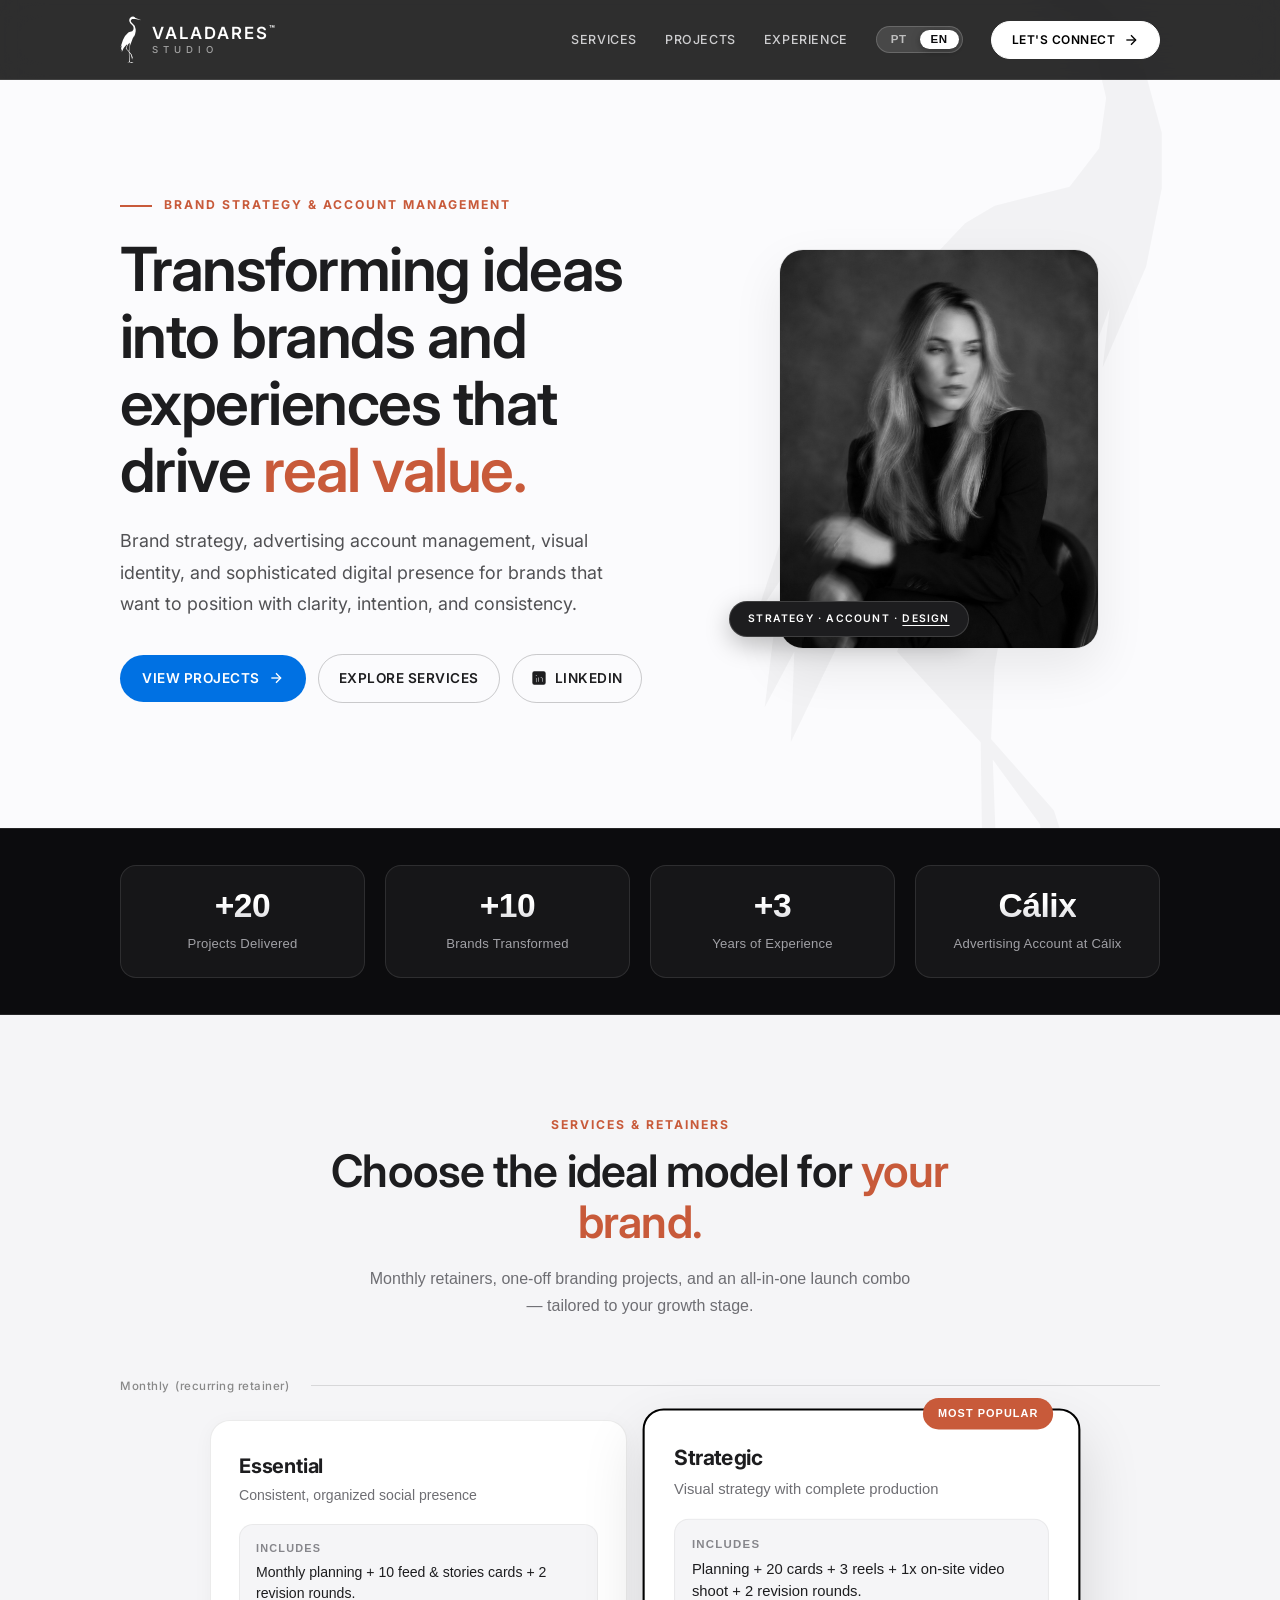
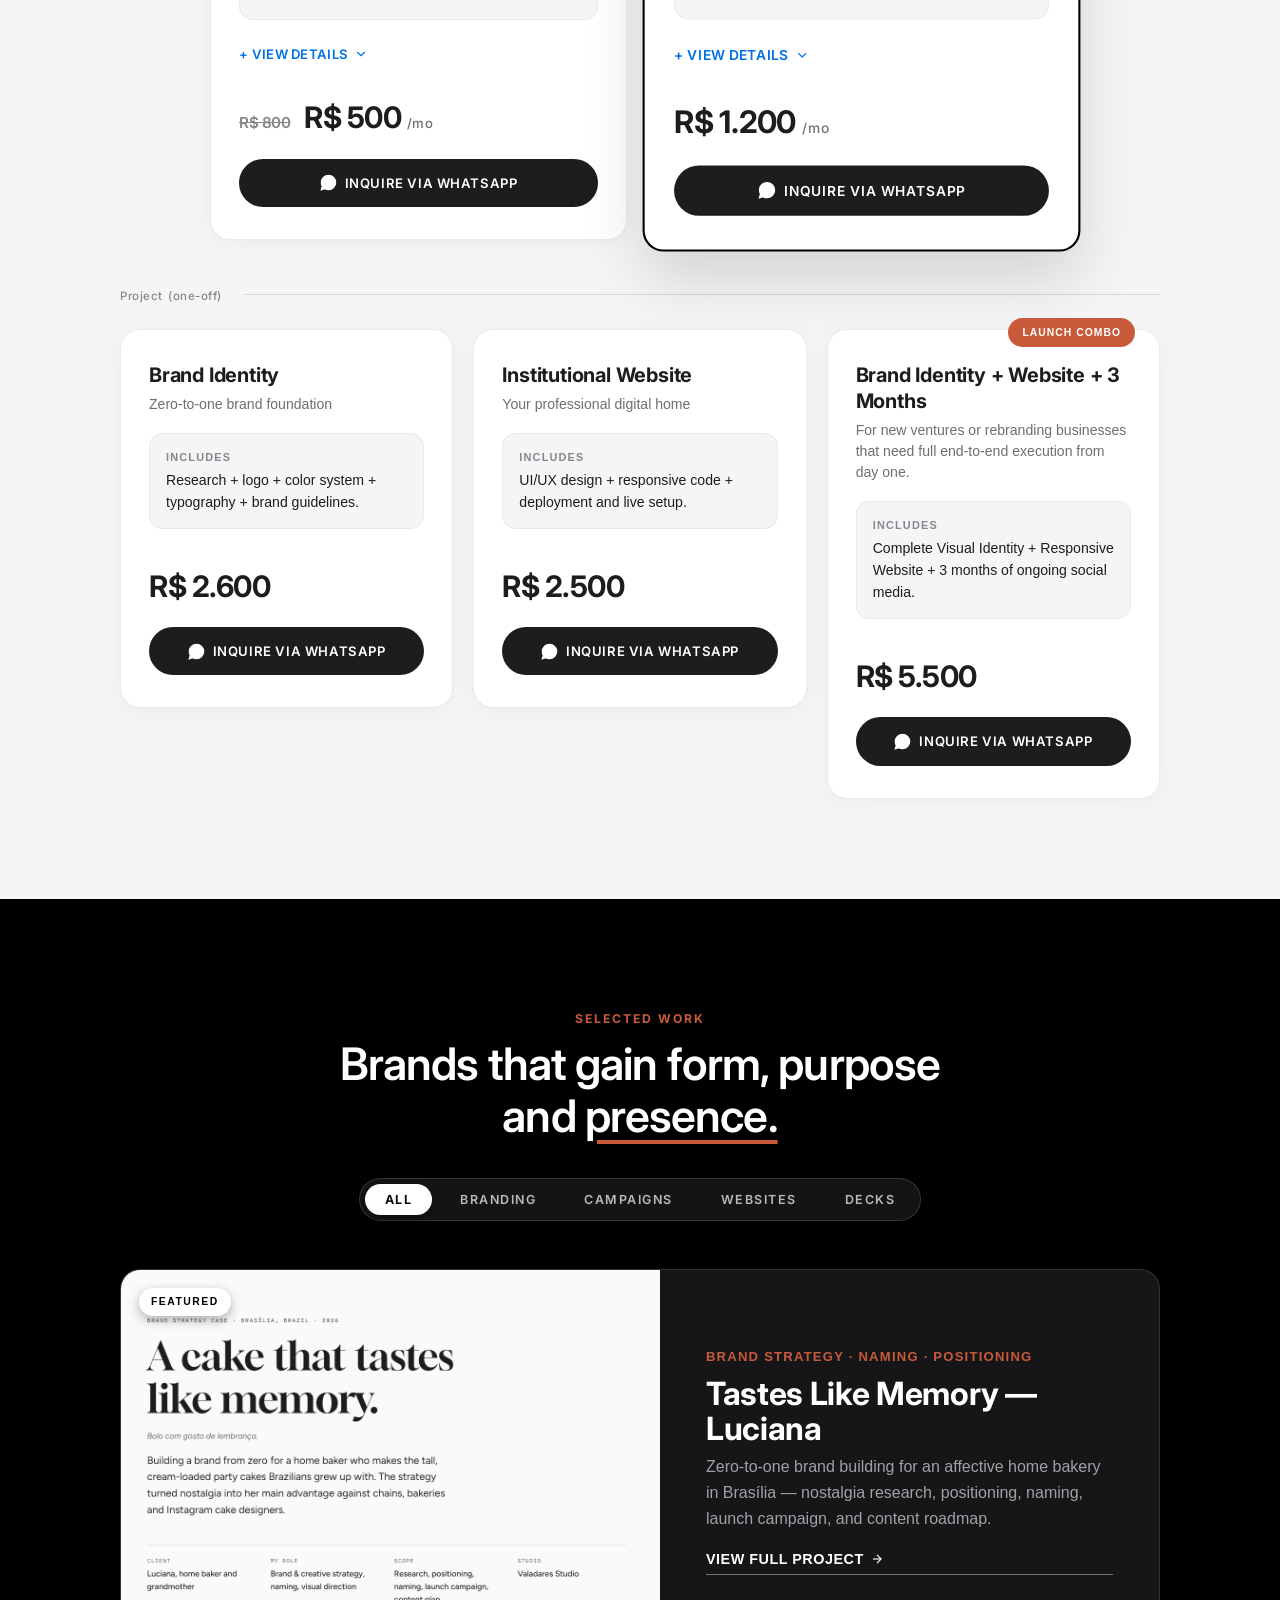
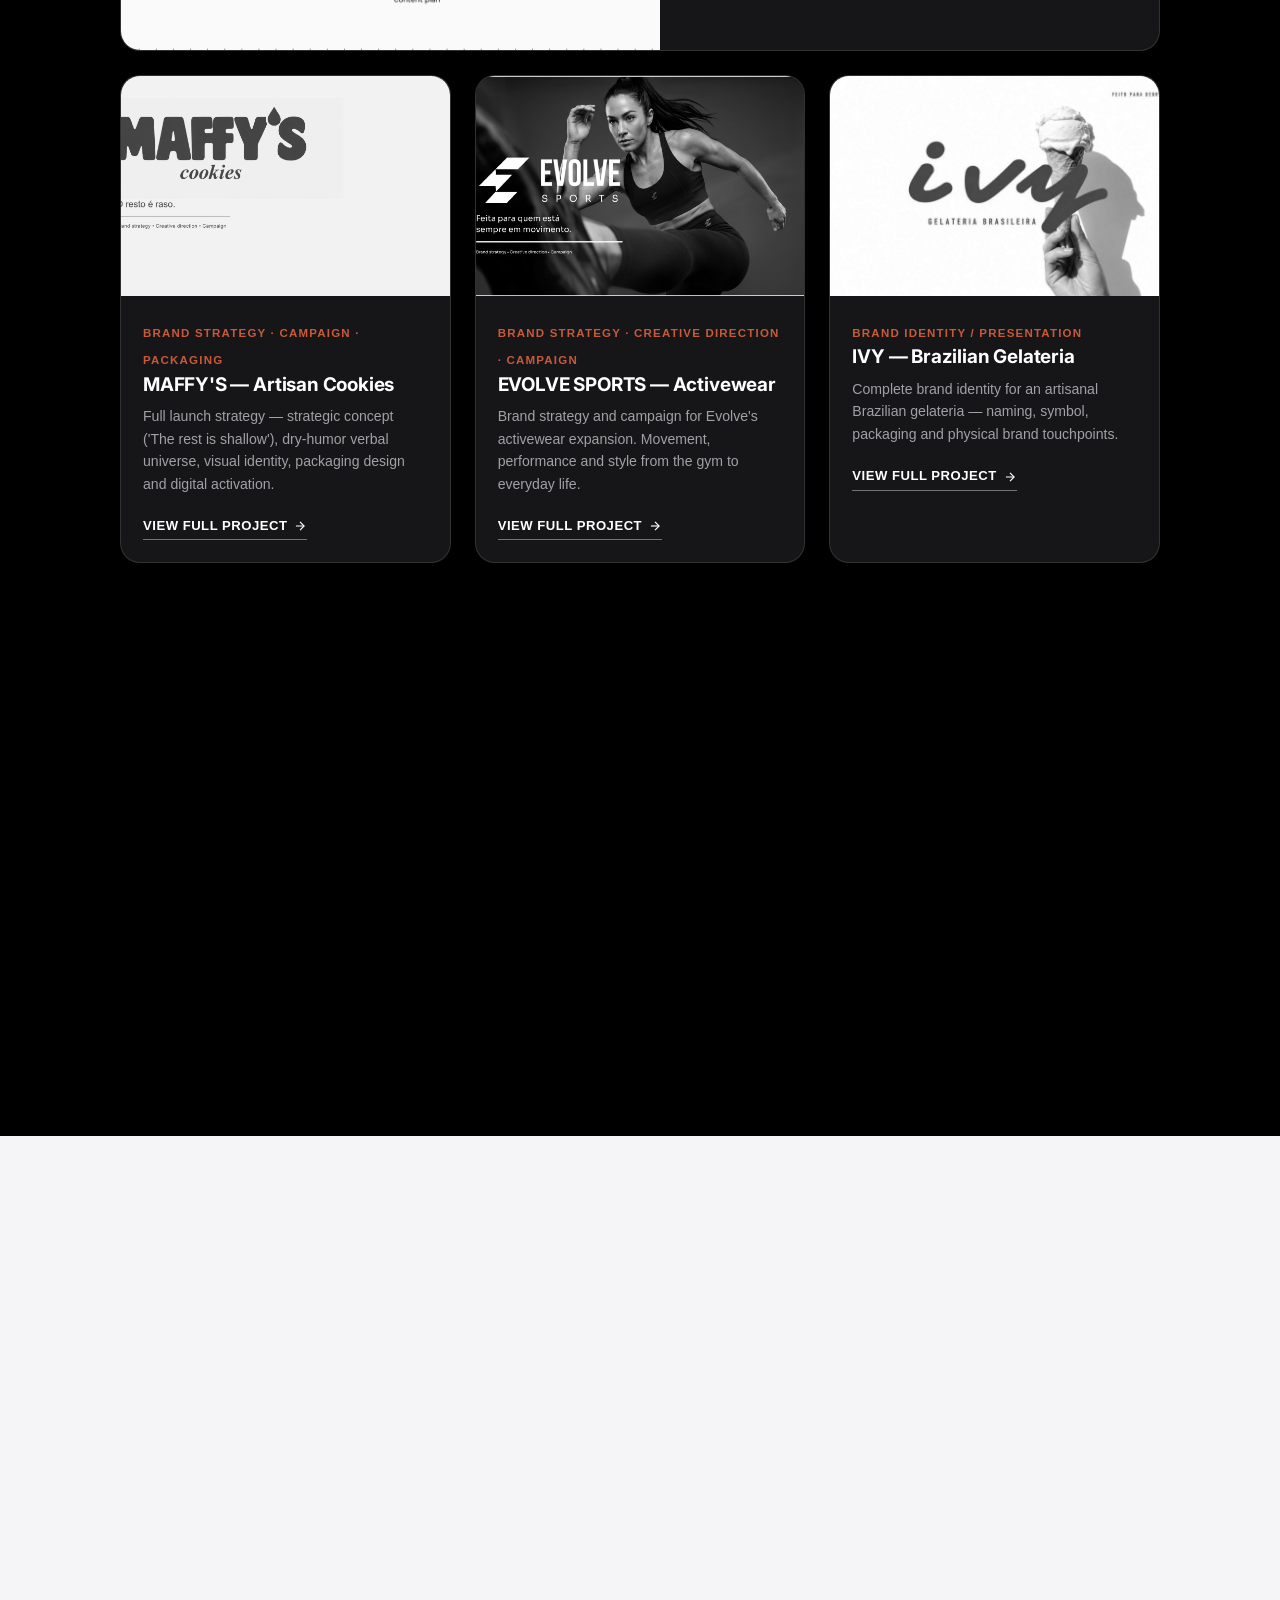
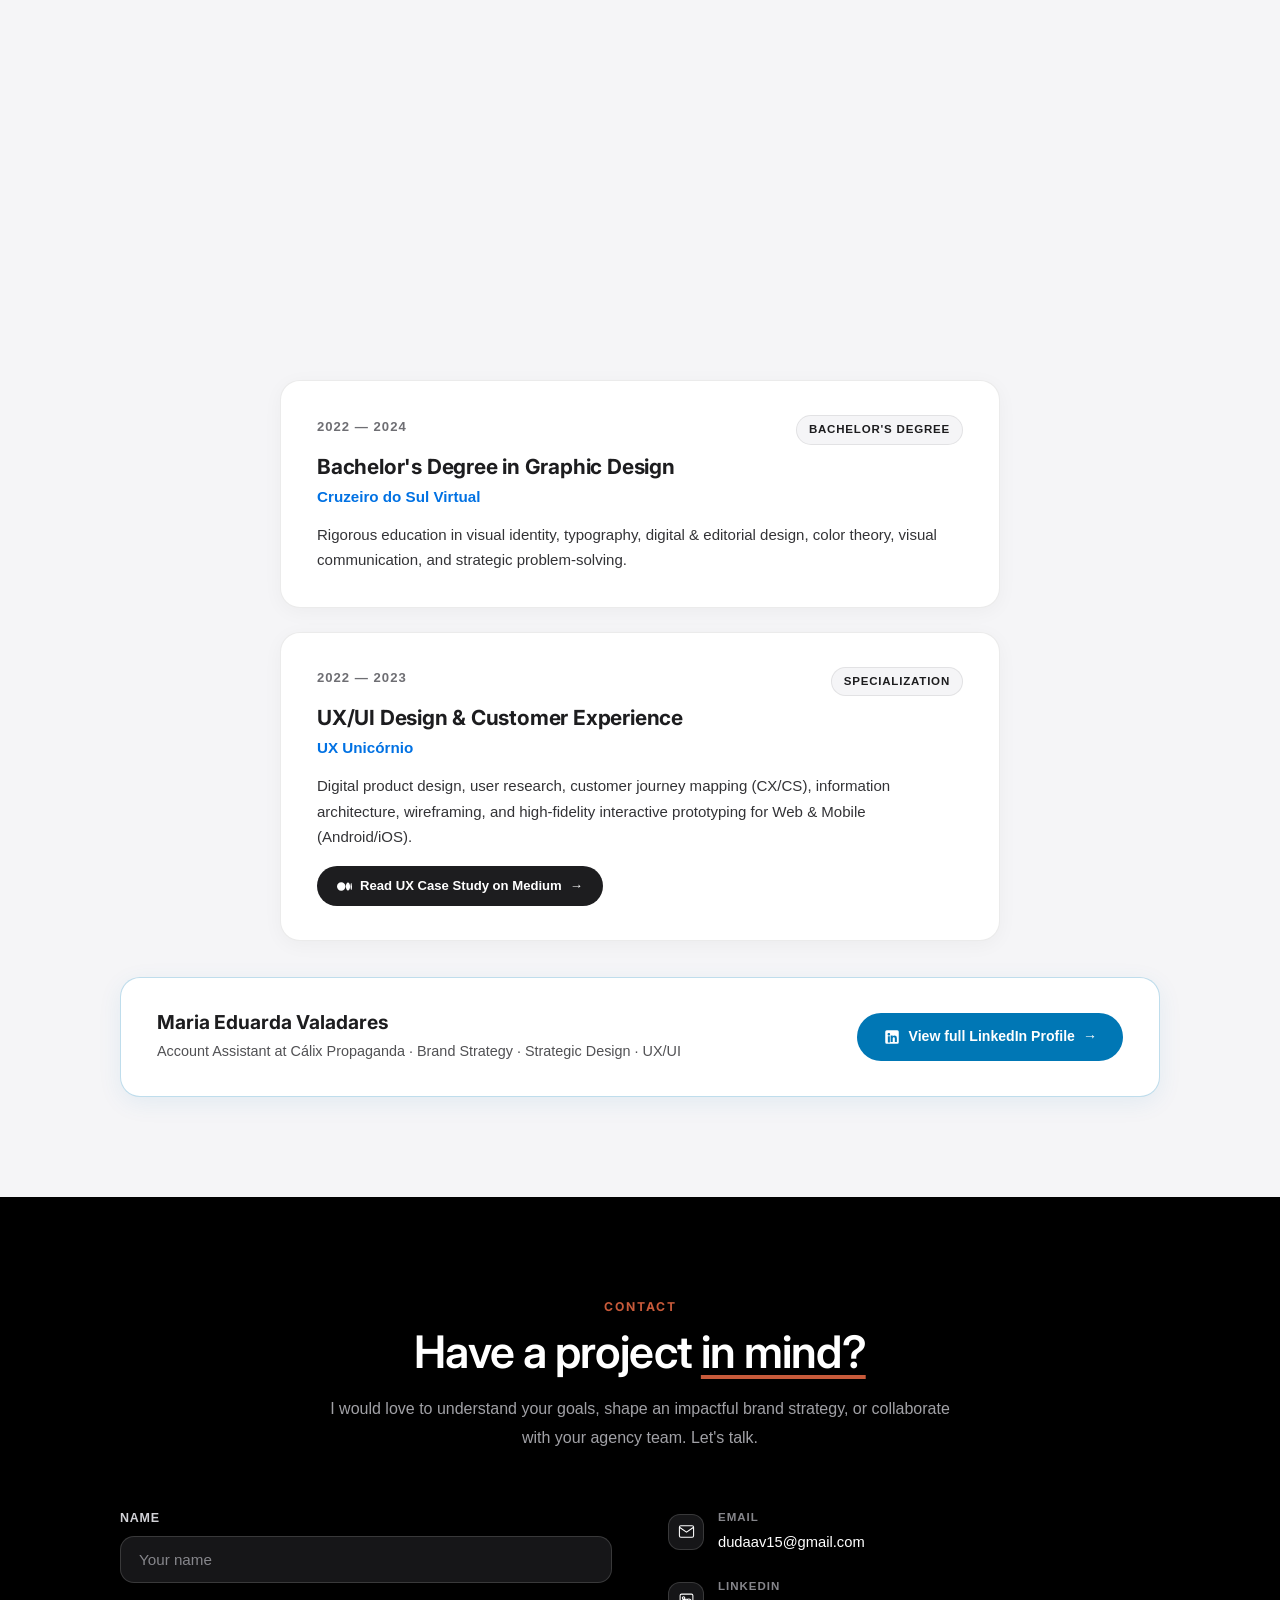
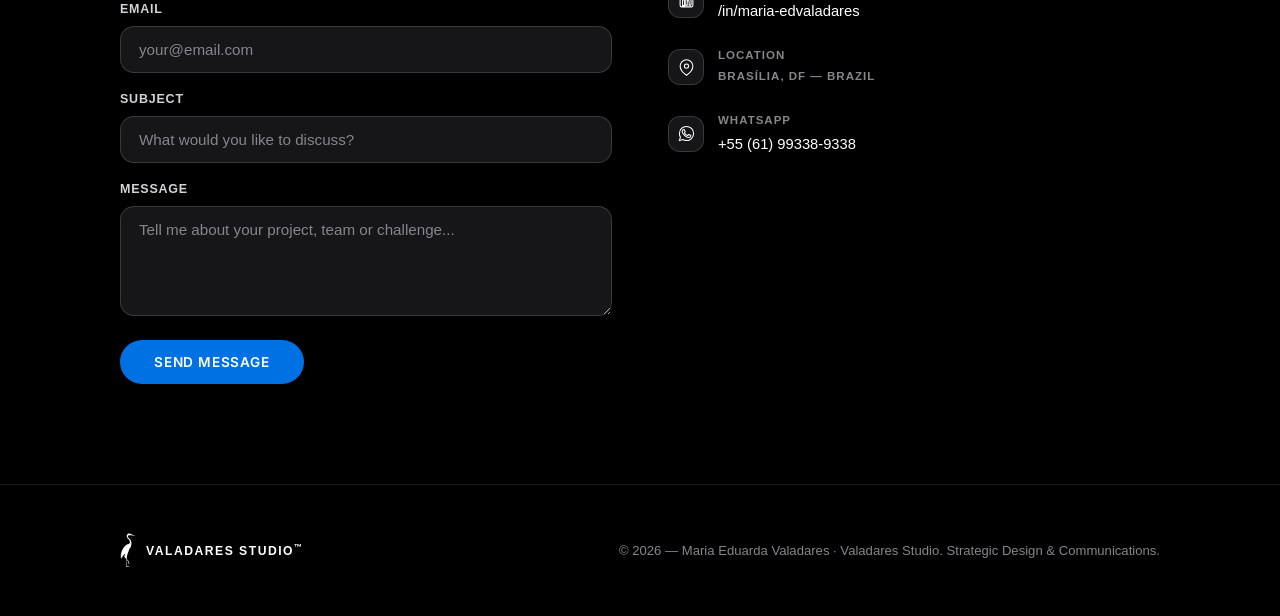
==== commit 283d5f16: "Destaque da Luciana, plano Estrategico maior e botoes do hero alinhados - Projetos: Tastes Like Memo" ====
--- a/index.html
+++ b/index.html
@@ -138,7 +138,7 @@
           <h3 class="packs-group-title"><span data-i18n="packs_group_monthly">Mensal</span> <span data-i18n="packs_group_recurring">(recorrente)</span></h3>
           <span class="packs-group-line"></span>
         </div>
-        <div class="packs-tri-grid">
+        <div class="packs-tri-grid packs-tri-grid--duo">
 
             <div class="pack-mini">
               <h4 class="pack-mini-name" data-i18n="pack_essential_name">Essencial</h4>
@@ -196,36 +196,6 @@
                         <li data-i18n="pack_strat_d3">3 reels com roteiro e edição profissional</li>
                         <li data-i18n="pack_strat_d4">Gravação no local 1x no mês (até 2 horas)</li>
                         <li data-i18n="pack_ess_d3">Até 2 rodadas de ajuste por peça</li>
-                      </ul>
-                    </div>
-                  </div>
-                </div>
-                <div class="pack-mini-price"><span class="pack-mini-price-old">R$ 1.300</span>R$ 999<span class="pack-mini-per" data-i18n="per_month">/mês</span></div>
-                <a href="https://wa.me/5561993389338?text=Ol%C3%A1%2C%20tenho%20interesse%20no%20plano%20Estrat%C3%A9gico!" class="btn btn-whatsapp btn-sm" target="_blank" rel="noopener noreferrer">
-                  <svg viewBox="0 0 24 24"><path d="M17.472 14.382c-.297-.149-1.758-.867-2.03-.967-.273-.099-.471-.148-.67.15-.197.297-.767.966-.94 1.164-.173.199-.347.223-.644.075-.297-.15-1.255-.463-2.39-1.475-.883-.788-1.48-1.761-1.653-2.059-.173-.297-.018-.458.13-.606.134-.133.298-.347.446-.52.149-.174.198-.298.298-.497.099-.198.05-.371-.025-.52-.075-.149-.669-1.612-.916-2.207-.242-.579-.487-.5-.669-.51-.173-.008-.371-.01-.57-.01-.198 0-.52.074-.792.372-.272.297-1.04 1.016-1.04 2.479 0 1.462 1.065 2.875 1.213 3.074.149.198 2.096 3.2 5.077 4.487.709.306 1.262.489 1.694.625.712.227 1.36.195 1.871.118.571-.085 1.758-.719 2.006-1.413.248-.694.248-1.289.173-1.413-.074-.124-.272-.198-.57-.347z"/><path d="M12 2C6.477 2 2 6.477 2 12c0 1.89.525 3.66 1.438 5.168L2 22l4.832-1.438A9.955 9.955 0 0012 22c5.523 0 10-4.477 10-10S17.523 2 12 2z"/></svg> 
-                  <span data-i18n="btn_whatsapp_hire">Contratar via WhatsApp</span>
-                </a>
-              </div>
-            </div>
-
-            <div class="pack-mini">
-              <h4 class="pack-mini-name" data-i18n="pack_complete_name">Completo</h4>
-              <p class="pack-mini-sub" data-i18n="pack_complete_sub">Acompanhamento próximo e sem limites</p>
-              <div class="pack-mini-block">
-                <span class="pack-mini-label" data-i18n="pack_essential_includes_lbl">Inclui</span>
-                <p class="pack-mini-value" data-i18n="pack_complete_includes_val">Tudo do Estratégico + acompanhamento próximo + demandas extras inclusas.</p>
-              </div>
-              <div class="pack-mini-foot">
-                <button class="pack-detail-toggle" type="button" aria-expanded="false" aria-controls="det-completo">
-                  <span class="pack-detail-toggle-txt" data-i18n="btn_details_more">+ Ver detalhes</span>
-                  <svg class="pack-detail-chevron" viewBox="0 0 24 24"><polyline points="6 9 12 15 18 9"/></svg>
-                </button>
-                <div class="pack-detail-panel" id="det-completo" role="region">
-                  <div class="pack-detail-inner">
-                    <div class="pack-detail-content">
-                      <h5 class="pack-detail-sub" data-i18n="pack_detail_head">O que você recebe</h5>
-                      <ul class="pack-detail-list">
-                        <li data-i18n="pack_comp_d1">Tudo do Estratégico</li>
                         <li data-i18n="pack_comp_d2">Reunião mensal de estratégia (30 minutos)</li>
                         <li data-i18n="pack_comp_d3">Até 4 demandas pontuais por mês (artes extras de campanha)</li>
                         <li data-i18n="pack_comp_d4">Prioridade de prazo nas entregas</li>
@@ -233,8 +203,8 @@
                     </div>
                   </div>
                 </div>
-                <div class="pack-mini-price">R$ 1.600<span class="pack-mini-per" data-i18n="per_month">/mês</span></div>
-                <a href="https://wa.me/5561993389338?text=Ol%C3%A1%2C%20tenho%20interesse%20no%20plano%20Completo!" class="btn btn-whatsapp btn-sm" target="_blank" rel="noopener noreferrer">
+                <div class="pack-mini-price">R$ 1.200<span class="pack-mini-per" data-i18n="per_month">/mês</span></div>
+                <a href="https://wa.me/5561993389338?text=Ol%C3%A1%2C%20tenho%20interesse%20no%20plano%20Estrat%C3%A9gico!" class="btn btn-whatsapp btn-sm" target="_blank" rel="noopener noreferrer">
                   <svg viewBox="0 0 24 24"><path d="M17.472 14.382c-.297-.149-1.758-.867-2.03-.967-.273-.099-.471-.148-.67.15-.197.297-.767.966-.94 1.164-.173.199-.347.223-.644.075-.297-.15-1.255-.463-2.39-1.475-.883-.788-1.48-1.761-1.653-2.059-.173-.297-.018-.458.13-.606.134-.133.298-.347.446-.52.149-.174.198-.298.298-.497.099-.198.05-.371-.025-.52-.075-.149-.669-1.612-.916-2.207-.242-.579-.487-.5-.669-.51-.173-.008-.371-.01-.57-.01-.198 0-.52.074-.792.372-.272.297-1.04 1.016-1.04 2.479 0 1.462 1.065 2.875 1.213 3.074.149.198 2.096 3.2 5.077 4.487.709.306 1.262.489 1.694.625.712.227 1.36.195 1.871.118.571-.085 1.758-.719 2.006-1.413.248-.694.248-1.289.173-1.413-.074-.124-.272-.198-.57-.347z"/><path d="M12 2C6.477 2 2 6.477 2 12c0 1.89.525 3.66 1.438 5.168L2 22l4.832-1.438A9.955 9.955 0 0012 22c5.523 0 10-4.477 10-10S17.523 2 12 2z"/></svg> 
                   <span data-i18n="btn_whatsapp_hire">Contratar via WhatsApp</span>
                 </a>
@@ -260,7 +230,7 @@
                 <p class="pack-mini-value" data-i18n="pack_id_includes_val">Pesquisa + logo + paleta + tipografia + manual de uso.</p>
               </div>
               <div class="pack-mini-foot">
-                <div class="pack-mini-price">R$ 1.900</div>
+                <div class="pack-mini-price">R$ 2.600</div>
                 <a href="https://wa.me/5561993389338?text=Ol%C3%A1%2C%20tenho%20interesse%20no%20projeto%20de%20Identidade%20Visual!" class="btn btn-whatsapp btn-sm" target="_blank" rel="noopener noreferrer">
                   <svg viewBox="0 0 24 24"><path d="M17.472 14.382c-.297-.149-1.758-.867-2.03-.967-.273-.099-.471-.148-.67.15-.197.297-.767.966-.94 1.164-.173.199-.347.223-.644.075-.297-.15-1.255-.463-2.39-1.475-.883-.788-1.48-1.761-1.653-2.059-.173-.297-.018-.458.13-.606.134-.133.298-.347.446-.52.149-.174.198-.298.298-.497.099-.198.05-.371-.025-.52-.075-.149-.669-1.612-.916-2.207-.242-.579-.487-.5-.669-.51-.173-.008-.371-.01-.57-.01-.198 0-.52.074-.792.372-.272.297-1.04 1.016-1.04 2.479 0 1.462 1.065 2.875 1.213 3.074.149.198 2.096 3.2 5.077 4.487.709.306 1.262.489 1.694.625.712.227 1.36.195 1.871.118.571-.085 1.758-.719 2.006-1.413.248-.694.248-1.289.173-1.413-.074-.124-.272-.198-.57-.347z"/><path d="M12 2C6.477 2 2 6.477 2 12c0 1.89.525 3.66 1.438 5.168L2 22l4.832-1.438A9.955 9.955 0 0012 22c5.523 0 10-4.477 10-10S17.523 2 12 2z"/></svg> 
                   <span data-i18n="btn_whatsapp_hire">Contratar via WhatsApp</span>
@@ -327,7 +297,7 @@
       <div class="projects-grid">
 
         <!-- DESTAQUE: Tastes Like Memory (Luciana) -->
-        <a class="project-card reveal" data-cat="branding apresentacoes" data-featured="true" id="proj-luciana-link" href="luciana.html" target="_blank" rel="noopener noreferrer">
+        <a class="project-card project-card--hero reveal" data-cat="branding apresentacoes" data-featured="true" id="proj-luciana-link" href="luciana.html" target="_blank" rel="noopener noreferrer">
           <div class="project-card-badge" data-i18n="badge_featured">Destaque</div>
           <div class="project-card-img"><img src="img/luciana-cover.png" alt="Tastes Like Memory — Luciana" loading="lazy"></div>
           <div class="project-card-arrow"><svg viewBox="0 0 24 24"><line x1="7" y1="17" x2="17" y2="7"/><polyline points="7 7 17 7 17 17"/></svg></div>
--- a/style.css
+++ b/style.css
@@ -406,6 +406,8 @@
   display:grid;grid-template-columns:repeat(3,1fr);
   gap:20px;align-items:start;
 }
+.packs-tri-grid--duo{max-width:760px;margin-left:auto;margin-right:auto}
+@media(min-width:901px){.packs-tri-grid--duo{grid-template-columns:repeat(2,1fr)}}
 .pack-mini{
   background:var(--white);
   border:1px solid var(--black);
@@ -2164,3 +2166,55 @@
   background: #ffffff !important;
   color: #000000 !important;
 }
+
+/* ============================================================
+   AJUSTES — Projetos (Luciana em destaque), Planos (Estratégico
+   maior) e Botões do hero alinhados. (nov/2026)
+   ============================================================ */
+
+/* --- Projeto em destaque: Tastes Like Memory — Luciana --- */
+@media(min-width:769px){
+  .project-card--hero{
+    grid-column:1 / -1;
+    display:grid !important;
+    grid-template-columns:1.08fr 1fr;
+    align-items:stretch;
+  }
+  .project-card--hero .project-card-img{
+    height:100% !important;
+    min-height:380px;
+  }
+  .project-card--hero .project-card-body{
+    padding:48px 46px !important;
+    display:flex;flex-direction:column;justify-content:center;
+  }
+  .project-card--hero .project-card-cat{font-size:.82rem !important;letter-spacing:1.4px}
+  .project-card--hero .project-card-title{font-size:2rem !important;line-height:1.1}
+  .project-card--hero .project-card-desc{font-size:1rem !important;max-width:50ch;margin-bottom:20px}
+  .project-card--hero .project-card-link{font-size:.9rem !important}
+}
+.project-card--hero .project-card-badge{top:18px;left:18px}
+
+/* --- Planos mensais: Estratégico maior e em destaque --- */
+.packs-tri-grid--duo{max-width:860px}
+@media(min-width:901px){
+  .packs-tri-grid--duo{grid-template-columns:1fr 1fr;align-items:center;gap:26px}
+  .packs-tri-grid--duo .pack-mini--highlight{
+    transform:scale(1.05);
+    padding:34px 30px;
+    box-shadow:0 26px 60px rgba(0,0,0,.14) !important;
+    border:2px solid var(--black) !important;
+    z-index:2;position:relative;
+  }
+  .packs-tri-grid--duo .pack-mini--highlight .pack-mini-name{font-size:1.35rem}
+  .packs-tri-grid--duo .pack-mini--highlight .pack-mini-price{font-size:2.2rem}
+}
+
+/* --- Hero: os 3 botões alinhados na mesma linha --- */
+@media(min-width:1025px){
+  .hero-buttons{flex-wrap:nowrap !important;gap:12px !important}
+  .hero-buttons .btn{white-space:nowrap}
+  .hero-buttons .btn-primary{padding:12px 22px !important}
+  .hero-buttons .btn-outline{padding:12px 20px !important}
+  .hero-buttons .btn-linkedin{padding:12px 18px !important}
+}
